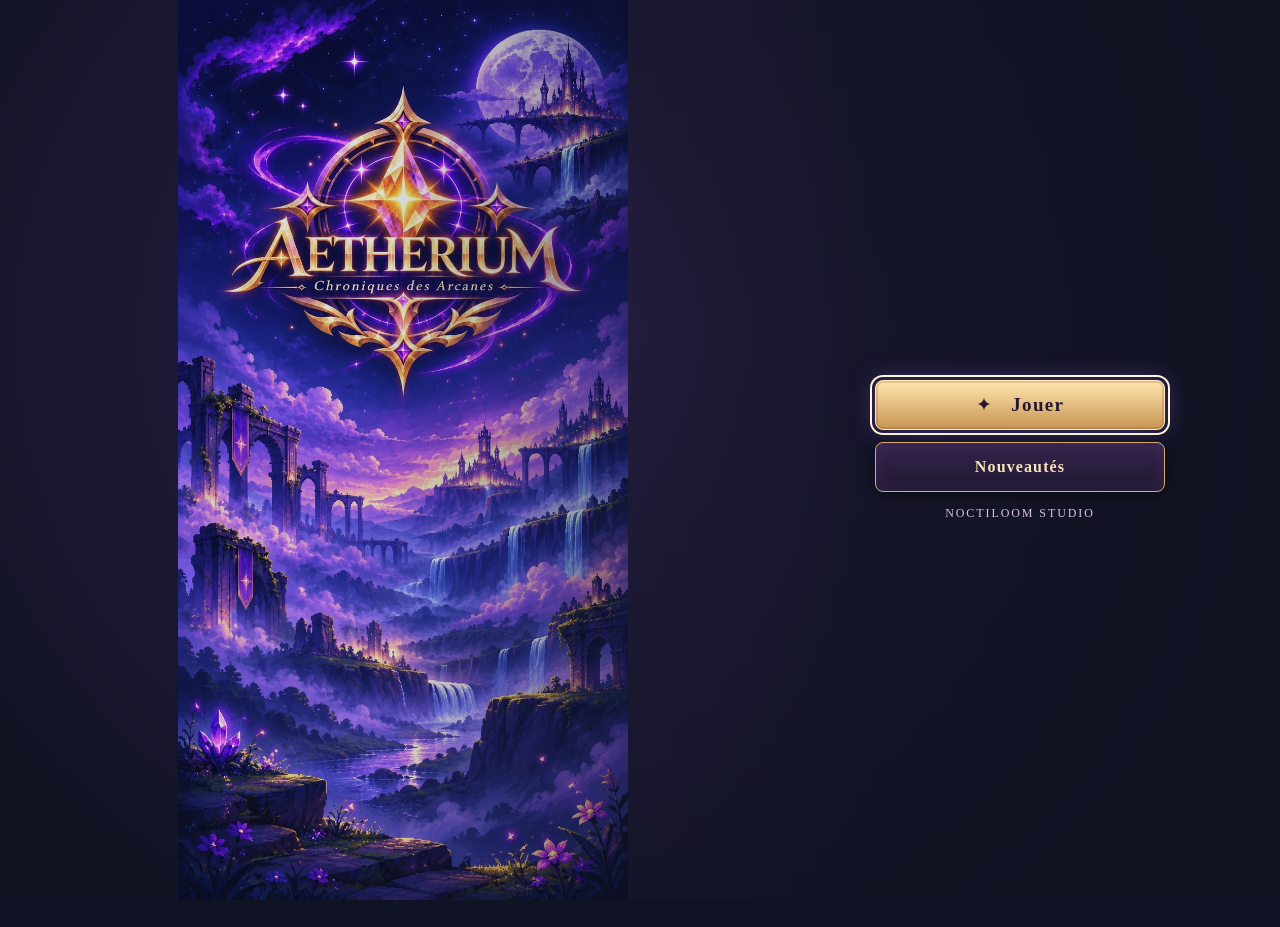
==== index.html @ 1749b4d6 "polish(trials): share arcane header gradient with mini-game tiles" ====
<!doctype html>
<html lang="fr"><head><meta charset="utf-8"><meta name="viewport" content="width=device-width,initial-scale=1,viewport-fit=cover"><meta name="theme-color" content="#101322"><meta name="apple-mobile-web-app-capable" content="yes"><meta name="apple-mobile-web-app-status-bar-style" content="black-translucent"><meta name="apple-mobile-web-app-title" content="Aetherium"><link rel="manifest" href="./manifest.webmanifest?v=arcane-launch-1"><link rel="apple-touch-icon" href="./assets/icons/aetherium-app-192.png"><link rel="icon" type="image/png" sizes="192x192" href="./assets/icons/aetherium-app-192.png"><meta name="description" content="Aetherium, jeu gratuit de collection de cartes fantastiques et de mini-jeux."><title>AETHERIUM · Chroniques des Arcanes</title><link rel="preload" as="image" href="./assets/icons/aetherium-launch-mobile-v2.webp" media="(orientation: portrait)"><link rel="stylesheet" href="./src/style.css"><link rel="stylesheet" href="./src/fullscreen.css?v=safearea-2"><link rel="stylesheet" href="./src/theme.css?v=card-ornament-1&amp;sealed=1"><link rel="stylesheet" href="./src/mobile.css?v=inspector-layer-3&amp;sealed=1"><link rel="stylesheet" href="./src/booster.css?v=card-back-original-v3"><link rel="stylesheet" href="./src/booster-packaging.css?v=ouverture-183"><link rel="stylesheet" href="./src/reflets-booster.css?v=mobile-pack-align-1"><link rel="stylesheet" href="./src/booster-artworks.css?v=pixel-packs-2"><link rel="stylesheet" href="./src/au-dela-booster.css?v=au-dela-booster-1"><link rel="stylesheet" href="./src/booster-feedback.css?v=booster-polish-1"><link rel="stylesheet" href="./src/runes.css?v=rituels-1.7.2"><link rel="stylesheet" href="./src/memory.css?v=memoire-1.7.2"><link rel="stylesheet" href="./src/lock.css?v=logique-1.7.2"><link rel="stylesheet" href="./src/mines.css?v=fouilles-1.7.2&amp;compact=3"><link rel="stylesheet" href="./src/alchemy.css?v=alchemy-mastery-172b"><link rel="stylesheet" href="./src/shell.css?v=onglet-actif-1"><link rel="stylesheet" href="./src/trial-titles.css?v=titres-1.7.3&amp;journey=05&amp;lore=07b"><link rel="stylesheet" href="./src/expedition.css?v=revers-expedition-1&amp;circuits=4"><link rel="stylesheet" href="./src/expedition-finale.css?v=dernier-accord-1"><link rel="stylesheet" href="./src/navigation.css?v=navigation-atelier-1"><link rel="stylesheet" href="./src/crafting.css?v=forge-active-1&amp;finishes=1"><link rel="stylesheet" href="./src/save-backup.css?v=backup-185"><link rel="stylesheet" href="./src/chromatic.css?v=chromatiques-7"><link rel="stylesheet" href="./src/finishes.css?v=finishes-2&amp;signature=targets-1"><link rel="stylesheet" href="./src/reflets-gallery.css?v=reflets-final-24"><link rel="stylesheet" href="./src/au-dela-gallery.css?v=au-dela-lot-1"><link rel="stylesheet" href="./src/reflets-preview.css?v=art-pilot-38"><link rel="stylesheet" href="./src/rarity-frames.css?v=rarity-halo-1"><link rel="stylesheet" href="./src/onboarding.css?v=1"><link rel="stylesheet" href="./src/codex.css?v=au-dela-pilot-49&amp;front=original-restored-1&amp;polish=codex-stats-hd-all-1&amp;rectoborder=recto-uniforme-3&amp;performance=2-5&amp;completion=04"><link rel="stylesheet" href="./src/living-archives.css?v=archives-184"><link rel="stylesheet" href="./src/trial-progress.css?v=defis-1.7.3&amp;polish=epreuves-v2&amp;circuits=08"><link rel="stylesheet" href="./src/ui-harmony.css?v=archives-harmony-3&amp;polish=1&amp;gallery=2&amp;background=clean-1&amp;relics=2&amp;origines=1&amp;reflets=normalized-2&amp;audela=premium-3&amp;typographie=v5&amp;pack-template=1&amp;sealed=locked-1"><link rel="stylesheet" href="./src/trial-hub.css?v=25"><style id="aetherium-launch-style">
#arcane-launch[hidden],#arcane-launch [hidden]{display:none!important}
#arcane-launch{position:fixed;inset:0;z-index:2147483647;isolation:isolate;overflow:hidden;background:radial-gradient(ellipse at 50% 37%,#332454 0%,#211a3a 49%,#101322 90%);color:#f8dfac;opacity:1;visibility:visible;transition:opacity .45s ease,visibility .45s;font-family:Georgia,serif}
#arcane-launch .launch-art{position:absolute;inset:0;width:100%;height:100%;max-width:none;max-height:none;display:block;object-fit:cover;object-position:center 30%;z-index:0;mask-image:none;-webkit-mask-image:none}
#arcane-launch .launch-shade{position:absolute;inset:0;z-index:1;pointer-events:none;background:linear-gradient(180deg,transparent 0%,transparent 55%,#10132233 72%,#10132280 90%,#101322b3 100%)}
#arcane-launch .launch-menu{position:absolute;z-index:2;inset:auto 0 0;display:grid;justify-items:center;gap:12px;padding:12px max(16px,env(safe-area-inset-right)) max(24px,calc(env(safe-area-inset-bottom) + 18px)) max(16px,env(safe-area-inset-left));text-align:center}
#arcane-launch .launch-button{box-sizing:border-box;width:min(78vw,320px);min-height:50px;padding:12px 20px;border:1px solid #d5ab73;border-radius:8px;background:linear-gradient(180deg,#34234c,#211932);color:#f9e3b9;font:600 16px Georgia,serif;letter-spacing:.07em;cursor:pointer;box-shadow:0 3px 14px #0007,inset 0 0 16px #a16ae01c;touch-action:manipulation}
#arcane-launch .launch-button--play{background:linear-gradient(180deg,#ffe6af,#c89453);color:#271830;border-color:#ffe8b5;font-size:19px;box-shadow:0 0 24px #a46aff60,inset 0 0 0 2px #8c613844}
#arcane-launch .launch-button:focus-visible{outline:2px solid #fff3da;outline-offset:3px}
#arcane-launch .launch-studio{font:12px Georgia,serif;letter-spacing:.16em;color:#d4c3e5;margin:2px 0 0}
#arcane-launch .launch-news{position:absolute;z-index:3;inset:max(12px,env(safe-area-inset-top)) max(12px,env(safe-area-inset-right)) max(12px,env(safe-area-inset-bottom)) max(12px,env(safe-area-inset-left));margin:auto;box-sizing:border-box;width:min(90%,560px);max-height:calc(100% - 24px);height:max-content;overflow:auto;overscroll-behavior:contain;background:linear-gradient(155deg,#211b38f7,#121526fc);border:1px solid #c6a16c;border-radius:14px;padding:clamp(16px,4vw,28px);box-shadow:0 12px 80px #080611df;color:#e9def5;text-align:left}
#arcane-launch .launch-news h2{color:#f8dfac;font:600 clamp(21px,5vw,28px) Georgia,serif;margin:0 0 16px}
#arcane-launch .launch-news h3{color:#e6c18a;font:600 16px Georgia,serif;margin:18px 0 5px}
#arcane-launch .launch-news p{font:14px/1.5 system-ui,sans-serif;margin:0 0 10px;color:#e0d7ed}
#arcane-launch .launch-news .launch-button{display:block;width:100%;margin-top:20px}
#arcane-launch .launch-fallback{position:absolute;z-index:1;top:23%;width:100%;margin:0;text-align:center;color:#ffe4ad;font:600 clamp(28px,8vw,60px) Georgia,serif;text-shadow:0 0 20px #c289fa}
#arcane-launch.is-leaving{opacity:0;visibility:hidden;pointer-events:none}
@media(orientation:portrait){#arcane-launch .launch-art{inset:0;width:100%;height:100%;object-fit:cover;object-position:center top;mask-image:none;-webkit-mask-image:none}}
/* Preserve the entire wordmark on unusually narrow screens without stretching. */
@media(orientation:portrait) and (max-aspect-ratio:21/50){#arcane-launch .launch-art{object-fit:contain;object-position:center top}}
@media(orientation:landscape) and (min-aspect-ratio:5/4){#arcane-launch .launch-art{width:63%;object-fit:contain;object-position:center;mask-image:linear-gradient(90deg,transparent,#000 10%,#000 90%,transparent);-webkit-mask-image:linear-gradient(90deg,transparent,#000 10%,#000 90%,transparent)}#arcane-launch .launch-shade{background:linear-gradient(90deg,#10132222 30%,#101322cc 68%,#101322ee)}#arcane-launch .launch-menu{inset:0 0 0 60%;align-content:center;padding:max(12px,env(safe-area-inset-top)) max(16px,env(safe-area-inset-right)) max(12px,env(safe-area-inset-bottom)) 8px}#arcane-launch .launch-button{width:min(100%,290px)}}
@media(max-height:360px){#arcane-launch .launch-menu{gap:7px}#arcane-launch .launch-button{min-height:44px;padding:8px 12px}#arcane-launch .launch-studio{font-size:10px}}
@media(prefers-reduced-motion:reduce){#arcane-launch{transition:none}}
</style></head>
<body><div id="arcane-launch" hidden role="dialog" aria-modal="true" aria-label="Aetherium — menu titre">
<picture><source media="(orientation: portrait)" srcset="./assets/icons/aetherium-launch-mobile-v2.webp"><img class="launch-art" src="./assets/icons/aetherium-launch.webp" alt="Aetherium — Chroniques des Arcanes" fetchpriority="high"></picture>
<h1 id="launch-fallback" class="launch-fallback" hidden>AETHERIUM</h1>
<div class="launch-shade" aria-hidden="true"></div>
<div class="launch-menu" id="launch-menu">
<button id="launch-play" class="launch-button launch-button--play" type="button">✦ &nbsp; Jouer</button>
<button id="launch-news-open" class="launch-button" type="button" aria-controls="launch-news" aria-expanded="false">Nouveautés</button>
<p class="launch-studio">NOCTILOOM STUDIO</p>
</div>
<section id="launch-news" class="launch-news" hidden aria-labelledby="launch-news-title">
<h2 id="launch-news-title" tabindex="-1">✦ Nouveautés des Arcanes</h2>
<h3>26 novembre 2026 · Nouvelle identité</h3>
<p>Un écran titre inédit, une nouvelle icône d’application et un recto de carte harmonisé sur les trois collections. Les cartes conservent leurs illustrations et leurs statistiques.</p>
<h3>23 novembre 2026 · Interface et ergonomie</h3>
<p>Les paquets des trois boosters adoptent une présentation commune. Les Épreuves et la navigation ont également reçu des améliorations sur mobile, tablette et ordinateur.</p>
<h3>19 novembre 2026 · Finitions des cartes</h3>
<p>Les versions Calligraphique, Chromatique et Holographique enrichissent la collection. Les effets spéciaux restent à découvrir en jeu.</p>
<button id="launch-news-close" class="launch-button" type="button">Retour</button>
</section>
</div>
<script id="aetherium-launch-controller">
(()=>{const screen=document.getElementById('arcane-launch');if(!screen)return;
const play=document.getElementById('launch-play'),open=document.getElementById('launch-news-open'),close=document.getElementById('launch-news-close'),menu=document.getElementById('launch-menu'),news=document.getElementById('launch-news'),heading=document.getElementById('launch-news-title'),fallback=document.getElementById('launch-fallback'),art=screen.querySelector('.launch-art');
if(!play||!open||!close||!menu||!news)return;
let entered=false;
const lockApp=()=>{const app=document.getElementById('app');if(app)app.inert=!entered;};
const focus=el=>el?.focus({preventScroll:true});
const showMenu=()=>{news.hidden=true;menu.hidden=false;open.setAttribute('aria-expanded','false');focus(open);};
const showNews=()=>{menu.hidden=true;news.hidden=false;open.setAttribute('aria-expanded','true');focus(heading);};
const enter=()=>{if(entered)return;entered=true;screen.classList.add('is-leaving');screen.setAttribute('aria-hidden','true');lockApp();focus(document.querySelector('#app .brand'));setTimeout(()=>{screen.hidden=true;},450);};
play.addEventListener('click',enter);
open.addEventListener('click',showNews);
close.addEventListener('click',showMenu);
screen.addEventListener('keydown',e=>{if(e.key==='Escape'&&!news.hidden){e.preventDefault();showMenu();return;}if(e.key==='Tab'&&!entered){const controls=news.hidden?[play,open]:[close];const first=controls[0],last=controls[controls.length-1];if(e.shiftKey&&(document.activeElement===first||!controls.includes(document.activeElement))){e.preventDefault();focus(last);}else if(!e.shiftKey&&(document.activeElement===last||!controls.includes(document.activeElement))){e.preventDefault();focus(first);}}});
const missingArt=()=>{if(fallback)fallback.hidden=false;};
if(art){art.addEventListener('error',missingArt,{once:true});if(art.complete&&!art.naturalWidth)missingArt();}
screen.hidden=false;focus(play);
if(document.readyState==='loading')document.addEventListener('DOMContentLoaded',lockApp,{once:true});else lockApp();
})();
</script><div id="app"><div class="ambient-landscape" aria-hidden="true"><div class="landscape-sky"></div><div class="landscape-moon"></div><div class="landscape-island island-left"></div><div class="landscape-island island-right"></div><div class="landscape-ruins"></div><div class="landscape-foreground"></div></div>
<header class="top"><a class="brand" href="#jouer"><span class="brand-wordmark">AETHERIUM</span></a><nav aria-label="Navigation principale"><button type="button" data-page="jouer" class="active" aria-current="page"><span class="nav-icon" aria-hidden="true">✧</span><span>Épreuves</span></button><button type="button" data-page="boosters"><span class="nav-icon" aria-hidden="true">◈</span><span>Boosters</span></button><button type="button" data-page="collection"><span class="nav-icon" aria-hidden="true">▣</span><span>Codex</span></button><button type="button" data-page="atelier"><span class="nav-icon" aria-hidden="true">✦</span><span>Atelier</span></button></nav><div class="wallet" aria-label="Ressources"><button type="button" class="wallet-link" data-go="boosters" title="Utiliser les Couronnes dans les Boosters" aria-label="Couronnes — aller aux Boosters"><span class="relic-icon relic-icon--crown" aria-hidden="true"></span><b id="coins">300</b></button><button type="button" class="wallet-link" data-go="atelier" title="Consulter les Éclats dans l’Atelier" aria-label="Éclats — aller à l’Atelier"><span class="relic-icon relic-icon--shard" aria-hidden="true"></span><b id="dust">0</b></button></div><button type="button" id="chroniques-link" class="chronicles-link" data-go="succes" aria-label="Ouvrir les Chroniques et les Succès" title="Chroniques et Succès"><span class="chronicles-icon relic-icon relic-icon--honors" aria-hidden="true"></span><span class="chronicles-label">Chroniques</span></button><button type="button" id="immersive-toggle" hidden aria-pressed="false" aria-label="Passer en plein écran" title="Passer en plein écran"><span class="immersive-icon relic-icon relic-icon--expand" aria-hidden="true"></span></button></header>
<main class="layout">
<p id="save-warning" role="alert" hidden style="padding:12px;border:1px solid #d5ab73;border-radius:8px;color:#ffe4ad;background:#211932"></p>
<section id="page-jouer" class="page active">
  <p class="kicker">SAISON I · LES MARCHES DE VERRE</p>
  <div class="heading"><h1>Épreuves des Arcanes</h1><span>Cinq défis à relever, des Couronnes à gagner.</span><button type="button" class="secondary trial-guide-shortcut" id="trial-guide-shortcut" hidden>Premiers pas ›</button></div>
  <section id="beginner-guide" class="beginner-guide" hidden aria-labelledby="guide-title">
    <div class="guide-copy"><p class="kicker">✧ PREMIERS PAS</p><h2 id="guide-title" tabindex="-1">Bienvenue dans les Marches de Verre</h2>
      <p id="guide-copy"></p>
      <div class="guide-steps" aria-label="Premières découvertes"><span id="guide-pack-step"></span><span id="guide-trial-step"></span></div>
      <details class="guide-details"><summary>Comment fonctionnent les Archives ?</summary>
        <p>Les Épreuves rapportent des Couronnes, utilisées pour ouvrir des boosters. Les doublons rapportent des Éclats, à dépenser dans l’Atelier pour fabriquer des cartes ou des finitions. Le Codex rassemble tes découvertes.</p>
        <p>Ta progression est enregistrée dans ce navigateur. Pour en conserver une copie, utilise « Gérer ma sauvegarde » dans les réglages.</p>
      </details>
    </div>
    <div class="guide-actions"><button type="button" class="primary" id="guide-action">Découvrir les boosters ›</button><button type="button" class="text-button" id="guide-dismiss">Masquer le guide</button></div>
  </section>
  <div class="trial-setup">
    <section class="difficulty-panel" aria-label="Difficulté des épreuves">
      <div class="difficulty-description"><strong>Difficulté</strong><small id="difficulty-hint">Les règles classiques, avec un petit bonus de maîtrise.</small></div>
      <div id="difficulty-options" class="difficulty-options" role="group" aria-label="Choisir la difficulté">
        <button type="button" data-difficulty="initiation" aria-pressed="false"><svg class="difficulty-emblem" aria-hidden="true" focusable="false" viewBox="0 0 48 48" shape-rendering="crispEdges"><path fill="#100f20" d="M13 0h22l13 13v22L35 48H13L0 35V13Z"/><path fill="#7e563c" d="M14 2h20l12 12v20L34 46H14L2 34V14Z"/><path fill="#f1ce8b" d="M14 3h20l11 11v4l-3-3-9-9H15L6 15v18l-3 1V14Z"/><path fill="#ad7648" d="M45 18v16L34 45H14L3 34l3-1 9 9h18l9-9V15Z"/><path fill="#12382f" d="M15 6h18l9 9v18l-9 9H15l-9-9V15Z"/><path fill="#247961" d="M16 8h16l8 8v16l-8 8H16l-8-8V16Z"/><path fill="#12382f" d="M18 10h12l8 8v12l-8 8H18l-8-8V18Z"/><path fill="#65dca7" d="M23 4h2v2h-2zM23 42h2v2h-2zM4 23h2v2H4zM42 23h2v2h-2z"/><path fill="#d5ffe2" d="M10 10h3v2h-3zM35 10h3v2h-3zM10 36h3v2h-3zM35 36h3v2h-3z"/><path fill="#101c29" d="M24 7 34 15 34 29 24 40 14 29 14 15Z"/><path fill="#215d58" d="M24 9 32 16 32 28 24 37 16 28 16 16Z"/><path fill="#37ae83" d="M24 9 24 24 16 28 16 16Z"/><path fill="#80edb9" d="M24 9 32 16 24 24Z"/><path fill="#17654d" d="M24 24 32 16 32 28 24 37Z"/><path fill="#b9ffdf" d="M24 12 26 17 24 22 22 17Z"/><path fill="#f3d9a1" d="M9 13h2v3h3v2h-3v3H9v-3H6v-2h3zM36 29h2v3h3v2h-3v3h-2v-3h-3v-2h3z"/></svg><span>Initiation</span></button>
        <button type="button" data-difficulty="aventure" aria-pressed="true" class="is-active"><svg class="difficulty-emblem" aria-hidden="true" focusable="false" viewBox="0 0 48 48" shape-rendering="crispEdges"><path fill="#100f20" d="M13 0h22l13 13v22L35 48H13L0 35V13Z"/><path fill="#7e563c" d="M14 2h20l12 12v20L34 46H14L2 34V14Z"/><path fill="#f1ce8b" d="M14 3h20l11 11v4l-3-3-9-9H15L6 15v18l-3 1V14Z"/><path fill="#ad7648" d="M45 18v16L34 45H14L3 34l3-1 9 9h18l9-9V15Z"/><path fill="#172b56" d="M15 6h18l9 9v18l-9 9H15l-9-9V15Z"/><path fill="#355eac" d="M16 8h16l8 8v16l-8 8H16l-8-8V16Z"/><path fill="#172b56" d="M18 10h12l8 8v12l-8 8H18l-8-8V18Z"/><path fill="#73c9ff" d="M23 4h2v2h-2zM23 42h2v2h-2zM4 23h2v2H4zM42 23h2v2h-2z"/><path fill="#d9f5ff" d="M10 10h3v2h-3zM35 10h3v2h-3zM10 36h3v2h-3zM35 36h3v2h-3z"/><g stroke="#0c142a" stroke-width="2" stroke-linejoin="miter"><path fill="#87cafa" d="M8 6 16 8 34 28 30 32 10 14Z"/><path fill="#d2edff" d="M40 6 38 14 18 32 14 28 32 8Z"/><path fill="#cfa267" d="m25 30 7-7 4 4-3 3 6 6-4 4-6-6-3 3-4-4z"/><path fill="#e2b974" d="m12 27 4-4 7 7 3 3-4 4-3-3-6 6-4-4 6-6z"/></g><path fill="#f4fbff" d="M10 8 14 9 27 23 25 25 12 12ZM36 9 38 8 37 12 24 25 22 23Z"/><path fill="#65aaff" d="M23 18h2v3h3v2h-3v3h-2v-3h-3v-2h3Z"/></svg><span>Aventure</span></button>
        <button type="button" data-difficulty="maitrise" aria-pressed="false"><svg class="difficulty-emblem" aria-hidden="true" focusable="false" viewBox="0 0 48 48" shape-rendering="crispEdges"><path fill="#100f20" d="M13 0h22l13 13v22L35 48H13L0 35V13Z"/><path fill="#7e563c" d="M14 2h20l12 12v20L34 46H14L2 34V14Z"/><path fill="#f1ce8b" d="M14 3h20l11 11v4l-3-3-9-9H15L6 15v18l-3 1V14Z"/><path fill="#ad7648" d="M45 18v16L34 45H14L3 34l3-1 9 9h18l9-9V15Z"/><path fill="#492b25" d="M15 6h18l9 9v18l-9 9H15l-9-9V15Z"/><path fill="#a56b36" d="M16 8h16l8 8v16l-8 8H16l-8-8V16Z"/><path fill="#492b25" d="M18 10h12l8 8v12l-8 8H18l-8-8V18Z"/><path fill="#ffd078" d="M23 4h2v2h-2zM23 42h2v2h-2zM4 23h2v2H4zM42 23h2v2h-2z"/><path fill="#fff3ba" d="M10 10h3v2h-3zM35 10h3v2h-3zM10 36h3v2h-3zM35 36h3v2h-3z"/><path fill="#211626" d="M6 13 10 13 16 20 24 8 32 20 38 13 42 13 38 33 34 37 14 37 10 33Z"/><path fill="#8f4c27" d="M8 15 16 23 24 11 32 23 40 15 36 33 12 33Z"/><path fill="#df9f43" d="M10 16 16 24 24 12 32 24 38 16 35 29 13 29Z"/><path fill="#ffdd89" d="M10 15 16 22 24 10 32 22 38 15 37 20 31 27 24 17 17 27 11 20Z"/><path fill="#fff3ba" d="M22 10h4v4h-4zM8 14h3v3H8zM37 14h3v3h-3z"/><path fill="#523349" d="M24 21 29 26 24 31 19 26Z"/><path fill="#b99bff" d="M24 22 27 26 24 29 21 26Z"/><path fill="#fff0b0" d="M13 33h22v2H13z"/></svg><span>Maîtrise</span></button>
        <button type="button" class="future-difficulty" disabled title="Disponible dans une prochaine mise à jour"><svg class="difficulty-emblem" aria-hidden="true" focusable="false" viewBox="0 0 48 48" shape-rendering="crispEdges"><path fill="#100f20" d="M13 0h22l13 13v22L35 48H13L0 35V13Z"/><path fill="#7e563c" d="M14 2h20l12 12v20L34 46H14L2 34V14Z"/><path fill="#f1ce8b" d="M14 3h20l11 11v4l-3-3-9-9H15L6 15v18l-3 1V14Z"/><path fill="#ad7648" d="M45 18v16L34 45H14L3 34l3-1 9 9h18l9-9V15Z"/><path fill="#28213d" d="M15 6h18l9 9v18l-9 9H15l-9-9V15Z"/><path fill="#68518f" d="M16 8h16l8 8v16l-8 8H16l-8-8V16Z"/><path fill="#28213d" d="M18 10h12l8 8v12l-8 8H18l-8-8V18Z"/><path fill="#c6a9ff" d="M23 4h2v2h-2zM23 42h2v2h-2zM4 23h2v2H4zM42 23h2v2h-2z"/><path fill="#f5e9ff" d="M10 10h3v2h-3zM35 10h3v2h-3zM10 36h3v2h-3zM35 36h3v2h-3z"/><path fill="#b8a4db" d="M14 15 21 8 27 8 34 15 40 22 40 26 34 33 27 40 21 40 14 33 8 26 8 22Z"/><path fill="#33254e" d="M15 17 22 10 26 10 33 17 38 23 38 25 33 31 26 38 22 38 15 31 10 25 10 23Z"/><path fill="#715b9b" d="M24 3 29 18 45 24 29 30 24 45 19 30 3 24 19 18Z"/><path fill="#d3bbff" d="M24 5 26 20 42 24 26 27 24 42 21 27 6 24 21 20Z"/><path fill="#fcf1ff" d="M24 7 24 24 8 24 22 21Z"/><path fill="#a189e2" d="M24 24 40 24 27 27 24 40Z"/><path fill="#f7e5ff" d="M22 22h4v4h-4zM11 10h2v2h-2zM35 10h2v2h-2zM11 36h2v2h-2zM35 36h2v2h-2z"/></svg><span>Ascension</span><small>À venir</small></button>
      </div>
    </section>
    <div class="trial-hub-layout">
      <section class="trial-hub-picker" aria-label="Mini-jeux">
        <h2 class="trial-setup-title">Mini-jeux</h2>
        <div id="game-picker" class="game-picker" role="group" aria-label="Choisir une épreuve"></div>
      </section>
      <section class="trial-preview" aria-label="Épreuve sélectionnée">
        <h2 id="trial-preview-name"></h2>
        <p id="trial-preview-hint"></p>
        <div class="trial-preview-meta"><span id="trial-preview-reward"></span><span id="trial-preview-mastery"></span></div>
        <p id="trial-preview-objective"></p>
        <button id="trial-launch" class="primary" type="button">✧ Jouer</button>
      </section>
      <div class="trial-hub-portals" role="group" aria-labelledby="trial-adventures-title">
        <h2 class="trial-setup-title" id="trial-adventures-title">Aventures</h2>
  <div class="expedition-portal">
    <span class="expedition-portal-symbol" aria-hidden="true">✧</span>
    <div class="expedition-portal-copy"><strong>Les Expéditions</strong><span>4 itinéraires</span></div>
    <button type="button" id="expedition-shortcut" class="expedition-portal-button" data-go="expeditions" aria-label="Explorer les Expéditions">Explorer ›</button>
  </div>
        <div class="expedition-portal">
          <span class="expedition-portal-symbol" aria-hidden="true">✦</span>
          <div class="expedition-portal-copy"><strong>Les Circuits</strong><span>3 circuits permanents</span></div>
          <button type="button" id="circuit-shortcut" class="expedition-portal-button" aria-label="Explorer les Circuits des Marches">Explorer ›</button>
        </div>
      </div>
    </div>
  </div>
  <div class="trial-subpage-back" hidden><button type="button" id="trial-return" class="secondary">‹ Toutes les épreuves</button><button type="button" class="secondary" id="trial-mobile-info" hidden>Règles · Records</button></div>
  <div class="play-stage"><div class="games" id="games"></div></div>
  <section id="arcane-circuits" class="circuit-view mobile-story-ready" aria-labelledby="circuit-view-title">
    <div class="expedition-hero">
      <div class="expedition-hero-copy">
        <p class="kicker">SAISON I · LES MARCHES DE VERRE</p>
        <h1 id="circuit-view-title" tabindex="-1">Les Circuits des Marches</h1>
        <p>Trois épreuves à enchaîner à ton rythme, sans chronomètre.</p>
      </div>
      <button type="button" class="expedition-back secondary" id="circuit-hub-back">‹ Retour aux Épreuves</button>
    </div>
    <section class="expedition-panel" aria-labelledby="circuit-panel-title">
      <div class="expedition-summary">
        <span class="expedition-symbol" aria-hidden="true">✧</span>
        <h2 class="expedition-summary-title" id="circuit-panel-title">Les parcours des Arcanes</h2>
        <span class="expedition-counter" id="circuit-summary">3 circuits permanents</span>
        <button type="button" class="secondary circuit-info-button" id="circuit-info">Règles</button>
      </div>
      <div id="circuit-content" class="expedition-content" aria-live="polite"></div>
      <div id="circuit-reading" hidden>
        <p class="circuit-intro">Trois épreuves à enchaîner à ton rythme, sans date limite ni chronomètre. Les victoires conservent leurs gains habituels. Le circuit et son record restent disponibles pendant cette session ; après rechargement, les Couronnes et records d’épreuves déjà gagnés restent sauvegardés.</p>
        <div id="circuit-reading-routes"></div>
      </div>
    </section>
  </section>

</section>
<section id="page-expeditions" class="page">
  <div class="expedition-hero">
    <div class="expedition-hero-copy">
      <p class="kicker">SAISON I · LES MARCHES DE VERRE</p>
      <h1>Les Expéditions</h1>
      <p>Des chemins oubliés, des épreuves et des fragments d'histoire à retrouver.</p>
    </div>
    <button type="button" class="expedition-back secondary" data-go="jouer">‹ Retour aux Épreuves</button>
  </div>
  <section class="expedition-panel" id="expedition-panel" aria-labelledby="expedition-chapter-heading">
    <div class="expedition-summary">
      <span class="expedition-symbol" aria-hidden="true">✧</span>
      <h2 class="expedition-summary-title" id="expedition-chapter-heading">Les Itinéraires des Marches</h2>
      <span class="expedition-counter" id="expedition-counter">0/4 fragments</span><button type="button" class="secondary" id="expedition-mobile-story" hidden>Lire le récit</button>
    </div>
    <div id="expedition-content" class="expedition-content" aria-live="polite"></div>
    <button type="button" class="secondary lore-archive-shortcut" id="lore-from-expedition">Relire les Annales ›</button>
  </section>
</section>
<section id="page-boosters" class="page">
  <p class="kicker" id="booster-collection-kicker">SAISON I · LES MARCHES DE VERRE · PARTIE I</p>
  <div class="heading"><h1>Les Boosters</h1><span>Choisis un paquet à desceller.</span></div>
  <div class="booster-archive-bar" aria-label="Saisons publiées">
    <div id="booster-season-tabs" class="booster-season-tabs" role="group" aria-label="Choisir une saison">
      <button class="booster-season-choice is-active" type="button" data-season="marches-de-verre" aria-pressed="true">✧ Saison I · Les Marches de Verre</button>
    </div>
  </div>
  <div class="booster-gallery" id="booster-gallery" role="group" aria-label="Boosters disponibles">
    <button type="button" class="booster-choice is-selected" data-booster="origines" data-season="marches-de-verre" data-season-title="Saison I · Les Marches de Verre" aria-pressed="true" aria-label="Booster Origines · 100 Couronnes · voir le paquet">
      <span class="booster-tile-pack reliquaire-origines" aria-hidden="true">
        <span class="pack-wordmark">AETHERIUM</span>
        <span class="pack-collection">LES MARCHES DE VERRE</span>
        <span class="pack-scene"><img src="./assets/boosters/origines-unified-v5.webp" alt="" width="640" height="1040" loading="lazy" decoding="async"></span>
        <span class="pack-crest">✧</span>
        <span class="pack-title">ORIGINES</span>
        <span class="pack-edition">SAISON 1 · 5 CARTES</span>
      </span>
      <span class="booster-tile-caption"><span class="booster-tile-chapter">PARTIE I</span><strong>Origines</strong><span class="booster-tile-price">100 ♛</span></span>
    </button>
    <button type="button" class="booster-choice" data-booster="reflets-brises" data-season="marches-de-verre" data-season-title="Saison I · Les Marches de Verre" aria-pressed="false" aria-label="Booster Reflets brisés · 100 Couronnes · voir le paquet">
      <span class="booster-tile-pack reliquaire-reflets" aria-hidden="true">
        <span class="pack-wordmark">AETHERIUM</span>
        <span class="pack-collection">LES MARCHES DE VERRE</span>
        <span class="pack-scene"><img src="./assets/boosters/reflets-brises-unified-v5.webp" alt="" width="640" height="1040" loading="lazy" decoding="async"></span>
        <span class="pack-crest">✧</span>
        <span class="pack-title">REFLETS BRISÉS</span>
        <span class="pack-edition">SAISON 1 · 5 CARTES</span>
      </span>
      <span class="booster-tile-caption"><span class="booster-tile-chapter">PARTIE II</span><strong>Reflets brisés</strong><span class="booster-tile-price">100 ♛</span></span>
    </button>
    <button type="button" class="booster-choice" data-booster="au-dela-du-verre" data-season="marches-de-verre" data-season-title="Saison I · Les Marches de Verre" aria-pressed="false" aria-label="Booster Au-delà du Verre · 100 Couronnes · voir le paquet">
      <span class="booster-tile-pack reliquaire-au-dela" aria-hidden="true">
        <span class="pack-wordmark">AETHERIUM</span>
        <span class="pack-collection">LES MARCHES DE VERRE</span>
        <span class="pack-scene"><img src="./assets/boosters/au-dela-du-verre-unified-v5.webp" alt="" width="640" height="1040" loading="lazy" decoding="async"></span>
        <span class="pack-crest">✧</span>
        <span class="pack-title">AU-DELÀ DU VERRE</span>
        <span class="pack-edition">SAISON 1 · 5 CARTES</span>
      </span>
      <span class="booster-tile-caption"><span class="booster-tile-chapter">PARTIE III</span><strong>Au-delà du Verre</strong><span class="booster-tile-price">100 ♛</span></span>
    </button>
  </div>
  <dialog id="booster-dialog" class="booster-dialog" aria-labelledby="booster-family-title">
    <div class="booster-dialog-content">
      <div class="booster-dialog-head"><span id="booster-dialog-kicker">SAISON I · LES MARCHES DE VERRE</span><button type="button" id="booster-close" class="booster-close" aria-label="Fermer la fiche du booster">✕ <span>Fermer</span></button></div>
      <div class="shop booster-dialog-layout">
        <article class="pack-side">
          <div class="pack pack-origines pack-illustrated reliquaire-origines" id="booster-pack" aria-hidden="true">
            <span class="pack-scene">
              <img class="pack-artwork" src="./assets/boosters/origines-unified-v5.webp" alt="" width="640" height="1040" loading="eager" decoding="async">
              <img class="pack-artwork pack-artwork-reflets" src="./assets/boosters/reflets-brises-unified-v5.webp" alt="" width="640" height="1040" loading="eager" decoding="async">
              <img class="pack-artwork pack-artwork-au-dela" src="./assets/boosters/au-dela-du-verre-unified-v5.webp" alt="" width="640" height="1040" loading="eager" decoding="async">
            </span>
            <i class="pack-foil"></i><i class="pack-sidefold"></i>
            <i class="pack-crimp pack-crimp-top"></i><i class="pack-crimp pack-crimp-bottom"></i>
            <i class="pack-rip" aria-hidden="true"></i>
            <span class="pack-seal" aria-hidden="true"><i class="pack-seal-left"></i><i class="pack-seal-right"></i></span>
            <span class="pack-wordmark">AETHERIUM</span>
            <span class="pack-collection">LES MARCHES DE VERRE</span>
            <span class="pack-crest">✧</span>
            <span class="pack-title">ORIGINES</span>
            <span class="pack-edition">SAISON 1 · 5 CARTES</span>
          </div>
          <div class="booster-buy-info">
            <h2 id="booster-family-title">Booster des Origines</h2>
            <p id="booster-family-description">Cinq cartes à révéler, dont au moins une Inhabituelle.</p>
            <button id="buy" class="primary" type="button">Desceller · 100 ♛</button>
            <div id="booster-funds" class="booster-funds" hidden><p id="booster-funds-text"></p><button id="booster-funds-action" type="button" class="secondary">Gagner des Couronnes ›</button></div>
            <details class="booster-rates"><summary>Chances et doublons</summary><p>Par carte : Chromatique 3 % · Holographique 2 % · Calligraphique 2 % · Normale 93 %. Les doublons rapportent de 5 à 25 Éclats selon leur rareté.</p></details>
          </div>
        </article>
        <div class="opening" id="booster-opening">
          <h2 id="pack-title">Les archives attendent leur voyageur.</h2>
          <p id="pack-msg" class="muted" role="status" aria-live="polite">Gagne des Couronnes en jouant pour ouvrir des boosters.</p>
          <div id="booster-progress" class="booster-progress" hidden aria-hidden="true"><span></span></div>
          <p id="booster-step" class="booster-step" hidden aria-live="polite"></p>
          <div id="booster-actions" class="booster-actions" hidden><button type="button" id="next-pull" class="booster-next" hidden>Carte suivante ›</button><button type="button" id="reveal-all">Tout révéler</button></div>
          <div id="pulls" class="cards"></div>
          <div id="booster-summary" class="booster-summary" hidden></div>
          <button type="button" class="secondary" id="booster-codex-action" hidden>Retrouver ces cartes dans le Codex ›</button>
        </div>
      </div>
    </div>
  </dialog>
</section>
<section id="page-collection" class="page"><div id="sheet-scrim" class="sheet-scrim" hidden></div><div class="collection-header"><div><p class="kicker">LES ARCHIVES · PREMIER CYCLE</p><h1>Le Codex des Saisons</h1><p>Retrouve les cartes de tes découvertes, saison après saison.</p><div class="chromatic-collection-stats" aria-label="Progression du Codex"><span>Cartes : <strong id="codex-card-count">0 / 24</strong></span><span class="chromatic-counter">✧ Chromatiques : <strong id="codex-chromatic-count">0 / 24</strong></span></div>
</div><div class="collection-meta"><span class="collection-edition">✧ Saison 1 · Les Marches de Verre</span><button type="button" class="chronicles-shortcut" data-go="succes">✧ Chroniques &amp; Succès</button></div></div><section class="codex-progress-panel" aria-label="Progression des archives">
<div class="codex-progress-item"><div class="codex-progress-line"><span>Archives découvertes</span><strong id="codex-progress-discovered">0 / 24</strong></div><div class="codex-progress-track" role="progressbar" aria-label="Cartes découvertes" aria-valuemin="0" aria-valuemax="24" aria-valuenow="0" id="codex-progress-track"><span id="codex-progress-fill"></span></div></div>
<details class="codex-finish-details"><summary><span>Variantes et finitions</span><small>Voir le détail</small></summary><div class="finish-inventory-stats" aria-label="Inventaire par finition">
  <span>◆ Normales : <strong id="codex-normal-count">0 / 71 · 0 ex.</strong></span>
  <span class="is-calligraphic">✒ Calligraphiques : <strong id="codex-calligraphic-count">0 / 71 · 0 ex.</strong></span>
  <span class="is-holographic">◈ Holographiques : <strong id="codex-holographic-count">0 / 71 · 0 ex.</strong></span>
</div><div class="codex-finish-grid"><div class="codex-progress-item"><div class="codex-progress-line"><span>◆ Finitions Normales</span><strong id="codex-progress-normal">0 / 71</strong></div><div class="codex-progress-track" role="progressbar" aria-label="Versions Normales obtenues" aria-valuemin="0" aria-valuemax="71" aria-valuenow="0" id="codex-normal-track"><span id="codex-normal-fill"></span></div></div>
<div class="codex-progress-item"><div class="codex-progress-line"><span>✒ Finitions Calligraphiques</span><strong id="codex-progress-calligraphic">0 / 71</strong></div><div class="codex-progress-track" role="progressbar" aria-label="Versions Calligraphiques obtenues" aria-valuemin="0" aria-valuemax="71" aria-valuenow="0" id="codex-calligraphic-track"><span id="codex-calligraphic-fill"></span></div></div>
<div class="codex-progress-item is-chromatic"><div class="codex-progress-line"><span>Finitions Chromatiques</span><strong id="codex-progress-chromatic">0 / 72</strong></div><div class="codex-progress-track" role="progressbar" aria-label="Variantes Chromatiques obtenues" aria-valuemin="0" aria-valuemax="72" aria-valuenow="0" id="codex-chromatic-track"><span id="codex-chromatic-fill"></span></div></div>
<div class="codex-progress-item"><div class="codex-progress-line"><span>◈ Finitions Holographiques</span><strong id="codex-progress-holographic">0 / 71</strong></div><div class="codex-progress-track" role="progressbar" aria-label="Versions Holographiques obtenues" aria-valuemin="0" aria-valuemax="71" aria-valuenow="0" id="codex-holographic-track"><span id="codex-holographic-fill"></span></div></div>
</div><p id="codex-signature-note" class="codex-signature-note">Les objectifs Normale, Calligraphique et Holographique excluent la Signature. Cette carte d’aventure évolue de Normale vers Chromatique ; seule sa Chromatique compte dans les objectifs de finition.</p></details>
</section>
<section class="codex-seasons" aria-label="Saisons d’Aetherium">
  <div class="codex-chapters-head"><h2>Les saisons d’Aetherium</h2><small>Une aventure permanente · 72 cartes par saison</small></div>
  <div id="codex-season-list" class="codex-season-list" role="group" aria-label="Choisir une saison"></div>
</section>
<section class="codex-season-banner" aria-label="Progression de la saison">
  <div class="codex-season-banner-head"><div><span class="kicker">✧ LES ARCHIVES DE LA SAISON</span><h2 id="codex-season-title">Saison 1 — Les Marches de Verre</h2><p id="codex-season-description">Une région de cristaux oubliés, de gardiens et de secrets enfouis.</p></div><span class="codex-season-medallion" aria-hidden="true">✧</span></div>
  <div class="codex-season-numbers"><strong id="codex-season-publication">24 / 72 cartes publiées</strong><span id="codex-season-discovered">0 cartes obtenues</span></div>
  <div id="codex-season-published-track" class="codex-season-published-track" role="progressbar" aria-label="Cartes publiées dans la saison" aria-valuemin="0" aria-valuemax="72" aria-valuenow="24"><span id="codex-season-published-fill"></span></div>
</section>
<section class="codex-chapters" aria-label="Collections de la saison">
  <div class="codex-chapters-head"><h2>Collections de la saison</h2><small>Trois parties de 24 cartes · progression permanente</small></div>
  <div id="codex-collection-list" class="codex-chapter-list" role="group" aria-label="Choisir une collection"></div>
</section>
<details id="codex-milestones" class="codex-milestones" hidden>
  <summary class="codex-milestones-head">
    <span class="codex-milestones-glyph" aria-hidden="true">✧</span>
    <span class="codex-milestones-heading"><strong>Journal des découvertes</strong><small id="codex-milestones-progress">0 / 24 cartes différentes</small></span>
    <span id="codex-milestones-count" class="codex-milestones-count" role="status">0 / 4 fragments retrouvés</span>
  </summary>
  <div class="codex-milestones-intro">Les légendes se dévoilent au fil des cartes différentes que tu réunis. Révèle chaque fragment atteint pour découvrir un morceau d'histoire et récupérer sa récompense, une seule fois.</div>
  <div id="codex-milestones-list" class="codex-milestones-list" aria-label="Fragments du récit de la collection"></div>
  <button type="button" class="secondary lore-archive-shortcut" id="lore-from-journal">Relire les Annales ›</button>
</details>
<details id="codex-living" class="codex-living" aria-label="Les Archives Vivantes">
  <summary class="living-summary">
    <span class="living-glyph" aria-hidden="true">✦</span>
    <span class="living-summary-name"><strong>Les Archives Vivantes</strong><small>La vitrine de tes découvertes</small></span>
    <span id="living-summary" class="living-summary-progress">0 / 24 cartes</span>
  </summary>
  <div class="living-content">
    <div class="living-spotlights">
      <section class="living-section" aria-labelledby="living-recent-heading">
        <div class="living-section-head"><h3 id="living-recent-heading">Découvertes récentes</h3><small id="living-recent-caption"></small></div>
        <div id="living-recent" class="living-tiles"></div>
      </section>
      <section class="living-section" aria-labelledby="living-featured-heading">
        <div class="living-section-head"><h3 id="living-featured-heading">Pièces maîtresses</h3><small>Tes plus rares reliques</small></div>
        <div id="living-featured" class="living-tiles"></div>
      </section>
    </div>
    <div class="living-lower">
      <section class="living-section" aria-labelledby="living-rarities-heading">
        <div class="living-section-head"><h3 id="living-rarities-heading">Par rareté</h3><small>Cartes différentes découvertes</small></div>
        <div id="living-rarities" class="living-rarity-list"></div>
      </section>
      <section class="living-section" aria-labelledby="living-completions-heading">
        <div class="living-section-head"><h3 id="living-completions-heading">Collections achevées</h3><small id="living-complete-count">0 / 1 disponible</small></div>
        <div id="living-completions" class="living-completions"></div>
      </section>
    </div>
  </div>
</details>
<section id="codex-upcoming" class="codex-upcoming" aria-label="Collection à venir" hidden>
  <span class="codex-upcoming-glyph" aria-hidden="true">✧</span><p class="kicker">COLLECTION À VENIR</p>
  <h2 id="codex-upcoming-title">Une nouvelle collection</h2>
  <p id="codex-upcoming-description"></p><p id="codex-upcoming-note"></p>
  <div id="au-dela-teaser" class="au-dela-teaser" hidden aria-label="Avant-goût de la collection Au-delà du Verre">
    <figure class="au-dela-pilot" aria-label="Illustration pilote du Passeur des Aubes">
      <a class="au-dela-pilot-art" href="./assets/cards/passeur-des-aubes.webp" target="_blank" rel="noopener" aria-label="Voir l’illustration HD du Passeur des Aubes">
        <img src="./assets/cards/passeur-des-aubes-thumb.webp"
          srcset="./assets/cards/passeur-des-aubes-thumb.webp 350w, ./assets/cards/passeur-des-aubes.webp 1024w"
          sizes="(max-width:550px) 64vw, 205px"
          width="350" height="525" loading="lazy" decoding="async"
          alt="Passeur des Aubes en manteau indigo et ivoire, tenant un cristal turquoise devant une cité d’aube aux arches réunies">
      </a>
      <figcaption>✧ N° 49 · Passeur des Aubes <small>Commune · Illustration pilote</small></figcaption>
    </figure>
    <div class="au-dela-teaser-copy">
      <span class="au-dela-teaser-eyebrow">✧ SAISON I · LE DERNIER HORIZON</span>
      <strong>Deux mémoires. Un seul horizon à construire.</strong>
      <p>À l’endroit où les routes se rejoignent, un dernier serment attend les voyageurs.</p>
      <div class="au-dela-teaser-motifs" aria-label="Trois thèmes de la prochaine collection">
        <span>Les deux rives</span><span>Les chemins réunis</span><span>Le dernier serment</span>
      </div>
      <small>24 cartes en préparation · dont une Signature à mériter</small>
    </div>
  </div>
  <section id="au-dela-gallery" class="au-dela-gallery" hidden aria-labelledby="au-dela-gallery-title">
    <header class="au-dela-gallery-intro">
      <span class="kicker">✧ AU-DELÀ DU VERRE · APERÇU COMPLET</span>
      <h3 id="au-dela-gallery-title">Les vingt-quatre horizons</h3>
      <p>Les illustrations des cartes n° 49 à 72 prennent place dans les Archives. Sélectionne une image pour l’ouvrir en haute définition.</p>
    </header>
    <div id="au-dela-gallery-grid" class="au-dela-gallery-grid"></div>
    <p class="au-dela-gallery-foot">Aperçu artistique : 24 illustrations sur 24. Les cartes ne sont pas encore obtenables dans les boosters ni dans la Forge.</p>
  </section>
  <figure id="reflets-art-preview" class="reflets-art-preview" hidden aria-label="Aperçu artistique des Reflets brisés">
    <a class="reflets-art-preview-link" href="./assets/cards/cerf-sans-reflet.webp" target="_blank" rel="noopener" aria-label="Ouvrir l'illustration HD du Cerf sans reflet">
      <img src="./assets/cards/cerf-sans-reflet-thumb.webp"
        srcset="./assets/cards/cerf-sans-reflet-thumb.webp 350w, ./assets/cards/cerf-sans-reflet.webp 1024w"
        sizes="(max-width: 680px) 82vw, 240px"
        alt="Cerf blanc aux ramures lumineuses, devant les miroirs fendus d’un étang qui ne renvoie pas son reflet"
        width="350" height="525" loading="lazy">
    </a>
    <figcaption>
      <span class="reflets-art-preview-eyebrow">✧ Illustration pilote · N° 38</span>
      <strong>Cerf sans reflet</strong>
      <span class="reflets-art-preview-rarity">Rare · Créature</span>
      <em>« Les eaux le laissent passer sans garder la moindre trace de lui. »</em>
      <a class="reflets-art-preview-hd" href="./assets/cards/cerf-sans-reflet.webp" target="_blank" rel="noopener">Voir l’illustration en grand</a>
      <span class="reflets-art-preview-warning">Aperçu visuel uniquement · Carte non disponible dans les boosters</span>
    </figcaption>
  </figure>
  <section id="reflets-gallery" class="reflets-gallery" hidden aria-labelledby="reflets-gallery-title">
    <div class="reflets-gallery-intro">
      <span class="kicker">✧ LES ARCHIVES DU REVERS · LOTS I & II</span>
      <h3 id="reflets-gallery-title">Les reflets se dévoilent</h3>
      <p>Les 24 illustrations de la collection sont publiées dans le Codex. Sélectionne une image pour la contempler en haute définition.</p>
    </div>
    <div id="reflets-gallery-grid" class="reflets-gallery-grid"></div>
    <p class="reflets-gallery-foot">Toutes les cartes de cette collection sont disponibles dans le booster Reflets brisés et dans la Forge.</p>
  </section>
  <span class="codex-upcoming-foot">Les collections parues resteront jouables sans limitation de durée.</span>
</section>
<div class="collection-layout" id="collection-layout"><aside class="filters" id="collection-filters" aria-label="Filtres de collection"><div class="mobile-sheet-header"><strong>Filtrer la collection</strong><button type="button" id="filter-close" class="sheet-close" aria-label="Fermer les filtres">✕</button></div><div class="collection-side-title"><span class="side-icon" aria-hidden="true">▤</span><div><strong>Ma Collection</strong><small id="collection-progress"></small></div></div><div class="filter-group" id="type-filters"><h3>Catégories</h3><button class="active" data-type="all">Toutes</button><button data-type="Héros">Héros</button><button data-type="Créature">Créatures</button><button data-type="Sort">Sorts</button><button data-type="Artefact">Artefacts</button></div><div class="filter-group" id="rarity-filters"><h3>Rareté</h3><button class="active" data-rarity="all">Toutes les raretés</button><button data-rarity="common">Commune</button><button data-rarity="uncommon">Inhabituelle</button><button data-rarity="rare">Rare</button><button data-rarity="epic">Épique</button><button data-rarity="legendary">Légendaire</button></div><div class="filter-group chromatic-filter-group" id="finish-filters"><h3>Variantes</h3><button class="active" data-finish="all">Toutes les variantes</button><button data-finish="normal">Normales</button><button data-finish="calligraphic">✒ Calligraphiques</button><button data-finish="chromatic">✧ Chromatiques</button><button data-finish="holographic">◈ Holographiques</button></div><button type="button" id="filter-done" class="mobile-filter-done">Afficher les cartes</button></aside><div class="gallery"><div class="mobile-collection-heading"><div><span class="kicker">LE CODEX</span><h1>Ma collection</h1></div><div class="mobile-collection-stats"><span id="mobile-collection-progress"></span><span class="chromatic-counter" id="mobile-chromatic-count">✧ 0 / 24 Chromatiques</span>
<div class="finish-inventory-mobile" aria-label="Versions possédées">
  <span id="mobile-normal-count">◆ 0 / 71</span>
  <span id="mobile-calligraphic-count">✒ 0 / 71</span>
  <span id="mobile-holographic-count">◈ 0 / 71</span>
</div></div><button type="button" class="mobile-chronicles-shortcut" data-go="succes" aria-label="Voir les Chroniques et les Succès" title="Chroniques et Succès">✧</button></div><div class="codex-section-head"><div><h2 id="codex-chapter-title">Toutes les archives</h2><p id="codex-chapter-subtitle">Les premières légendes des Marches de Verre</p></div><small id="codex-results" role="status" aria-live="polite">24 cartes</small></div><details id="codex-completion" class="codex-completion"><summary><span>✧ Carnet de complétion</span><small id="codex-completion-count">0 recettes accessibles</small></summary><p>Les objectifs de finition de cette collection et le coût des recettes accessibles. Les recettes concernent uniquement les cartes découvertes, hors Signature. Les raccourcis réinitialisent les autres filtres.</p><div id="codex-completion-rows"></div></details><div class="collection-toolbar"><label class="search-wrap"><span aria-hidden="true">⌕</span><input aria-label="Rechercher une carte" id="search" placeholder="Rechercher une carte…"></label><button type="button" class="mobile-filter-button" id="filter-open" aria-controls="collection-filters" aria-expanded="false">☷ Filtres <span id="filter-count" class="filter-count" hidden></span></button></div><button id="codex-completion-clear" type="button" class="secondary codex-completion-clear" hidden></button><div class="codex-discovery-tabs" role="group" aria-label="Statut de découverte"><button type="button" data-discovery="all" class="is-active" aria-pressed="true">Toutes</button><button type="button" data-discovery="collected" aria-pressed="false">Découvertes</button><button type="button" data-discovery="missing" aria-pressed="false">À découvrir</button></div><div id="card-grid" class="cards" aria-label="Cartes de l'album sélectionné"></div><p class="muted" id="empty"></p></div><aside id="inspector-shell" class="inspector-shell" aria-label="Fiche détaillée"><div class="inspector-sheet-header"><strong>Fiche de carte</strong><button type="button" id="inspect-close" class="sheet-close" aria-label="Fermer la fiche">✕</button></div><div id="inspector" class="inspector"><div class="inspection-empty"><div aria-hidden="true">✧</div><strong>Les Archives</strong><p>Sélectionne une carte découverte pour admirer son illustration et dévoiler son histoire.</p></div></div></aside></div></section>
<section id="page-atelier" class="page" aria-labelledby="atelier-title">
<p class="kicker">LES FORGES DES ARCHIVES · PREMIER CYCLE</p>
<div class="heading"><h1 id="atelier-title">Atelier des Arcanes</h1><span>Transforme tes découvertes en nouvelles possibilités</span></div>
<div class="atelier-layout">
  <article class="atelier-forge">
    <div class="atelier-forge-top"><span class="kicker">LE SANCTUAIRE DES ÉCLATS</span><span class="atelier-coming">Forge éveillée</span></div>
    <div class="atelier-forge-scene" role="img" aria-label="Un artéfact arcanique et des cristaux lumineux sur un autel de pierre">
      <div class="atelier-forge-crest" aria-hidden="true"></div><div class="atelier-forge-runes" aria-hidden="true">✧ &nbsp; ◈ &nbsp; ✧</div>
    </div>
    <div class="atelier-forge-copy"><h2>La Forge du Codex</h2><p>Utilise tes Éclats pour fabriquer les cartes manquantes ou les finitions de tes cartes découvertes.</p></div>
    <div class="atelier-recipe-preview" aria-label="Aperçu de la future fabrication">
      <div class="atelier-recipe-node"><span aria-hidden="true">✦</span><strong>Éclats</strong></div>
      <span class="atelier-recipe-arrow" aria-hidden="true">›</span>
      <div class="atelier-recipe-node"><span aria-hidden="true">◈</span><strong>Forge</strong></div>
      <span class="atelier-recipe-arrow" aria-hidden="true">›</span>
      <div class="atelier-recipe-node"><span aria-hidden="true">▣</span><strong>Carte</strong></div>
    </div>
    <button type="button" id="atelier-jump" class="primary atelier-jump">Choisir une carte à fabriquer ↓</button>
    <p class="atelier-footnote">Les finitions restent disponibles en booster. La Forge permet aussi de compléter les cartes découvertes, hors Signature.</p>
  </article>
  <aside class="atelier-sidebar" aria-label="Ressources et progression">
    <section class="atelier-resource-card"><span class="kicker">TON TRÉSOR ARCANIQUE</span><span class="atelier-resource-icon" aria-hidden="true">✦</span><strong id="atelier-dust" class="atelier-resource-value">0</strong><span class="atelier-resource-label">Éclats disponibles</span><p>Les doublons rapportent des Éclats.</p><button type="button" class="secondary atelier-side-link" data-go="boosters">Ouvrir les Boosters ›</button></section>
    <section class="atelier-progress-card"><p class="kicker">REGISTRE DES ARCHIVES</p><div><span>Cartes différentes</span><strong id="atelier-collected">0 / 24</strong></div><div><span>Exemplaires en double</span><strong id="atelier-duplicates">0</strong></div><p class="atelier-side-note">Ta progression est conservée sur cet appareil.</p></section>
    <section class="atelier-progress-card atelier-goal-card"><p class="kicker">CARTE CONVOITÉE</p><div id="atelier-goal-summary" class="atelier-goal-summary" aria-live="polite"><p>Aucun objectif sélectionné pour le moment.</p></div></section>
    <section class="atelier-progress-card atelier-chronicles-card"><p class="kicker">HISTOIRE DU VOYAGEUR</p><p>Ton parcours, tes découvertes.</p><button type="button" class="secondary atelier-side-link" data-go="succes">Voir les Chroniques ›</button></section>
  </aside>
</div><section class="atelier-catalogue" id="atelier-catalogue" aria-labelledby="atelier-catalogue-title">
  <div class="atelier-catalogue-head">
    <div><p class="kicker">LES RECETTES DU CODEX</p><h2 id="atelier-catalogue-title" tabindex="-1">La Salle des Reliques</h2><p>Choisis une recette : nouvelle carte ou finition manquante d’une carte découverte.</p></div>
    <label class="atelier-filter-label">Recette
      <select id="atelier-mode" aria-label="Choisir le type de fabrication">
        <option value="discovery">Cartes manquantes</option>
        <option value="normal">◆ Normale</option>
        <option value="calligraphic">✒ Calligraphique</option>
        <option value="chromatic">✧ Chromatique</option>
        <option value="holographic">◈ Holographique</option>
      </select>
    </label>
    <label class="atelier-filter-label">Afficher
      <select id="atelier-filter" aria-label="Filtrer les cartes à fabriquer">
        <option value="all">Toutes les recettes</option>
        <option value="affordable">Fabricables maintenant</option>
        <option value="common">Communes</option>
        <option value="uncommon">Inhabituelles</option>
        <option value="rare">Rares</option>
        <option value="epic">Épiques</option>
        <option value="legendary">Légendaires</option>
      </select>
    </label>
  </div>
  <p id="atelier-result" class="atelier-result" role="status" aria-live="polite" hidden></p>
  <div class="atelier-crafting-layout">
    <div class="atelier-list-wrap"><div class="atelier-card-list" id="atelier-card-list" role="group" aria-label="Cartes manquantes disponibles à la fabrication"></div><p class="atelier-empty" id="atelier-empty" hidden>Aucune carte ne correspond à ce filtre.</p></div>
    <aside class="atelier-card-details" id="atelier-card-details" aria-label="Carte sélectionnée et fabrication"></aside>
  </div>
  <p class="atelier-rarity-note" id="atelier-rarity-note">Coûts : Commune 20 · Inhabituelle 45 · Rare 100 · Épique 220 · Légendaire 450 Éclats.</p>
</section>
<dialog id="atelier-confirm" class="atelier-confirm" aria-labelledby="atelier-confirm-title" aria-describedby="atelier-confirm-text">
  <div class="atelier-confirm-inner"><span class="kicker">LE SERMENT DE LA FORGE</span>
    <h2 id="atelier-confirm-title">Confirmer la fabrication</h2>
    <p id="atelier-confirm-text"></p>
    <p class="atelier-confirm-warning">Les Éclats seront immédiatement dépensés. Tu recevras un exemplaire de la recette choisie, sans perdre tes autres cartes.</p>
    <div class="atelier-confirm-actions"><button type="button" id="atelier-confirm-cancel" class="secondary">Annuler</button><button type="button" id="atelier-confirm-accept" class="primary">Forger cette carte</button></div>
  </div>
</dialog>
</section>
<section id="page-succes" class="page">
  <p class="kicker">LE REGISTRE DES EXPLORATEURS</p>
  <div class="heading"><h1>Chroniques & Succès</h1><span>Les traces de ton aventure dans les Archives</span></div>
  <section class="honorifics" aria-labelledby="honorifics-heading">
    <div class="honorifics-header">
      <div><p class="kicker">LES MAÎTRES DES ARCANES</p><h2 id="honorifics-heading">Titres honorifiques</h2></div>
      <p class="honorific-active" id="honorific-active" aria-live="polite">Aucun titre équipé</p>
    </div>
    <div id="honorific-list" class="honorific-list" aria-label="Titres à débloquer et à équiper"></div>
  </section>
  <section class="journey-panel" aria-labelledby="journey-heading">
    <div class="journey-header"><div><p class="kicker">✧ LES CHEMINS DU VOYAGEUR</p><h2 id="journey-heading">Parcours des Arcanes</h2></div><strong id="journey-count">0 paliers atteints</strong></div>
    <p class="journey-intro">Des objectifs permanents, à ton rythme. Tes accomplissements existants comptent déjà. Aucun délai, aucune récompense à réclamer.</p>
    <div id="journey-groups"></div>
  </section>
  <details id="lore-book" class="lore-book">
    <summary class="lore-book-summary"><span><small>✧ LA MÉMOIRE DES MARCHES</small><strong>Les Annales d’Aetherium</strong></span><span id="lore-count">0 récits retrouvés</span></summary>
    <p class="lore-intro">Relis les fragments révélés dans ton Journal et les récits de tes expéditions achevées. Certaines archives se répondent : réunis les cartes liées pour découvrir des Échos inédits. Les pages scellées ne dévoilent ni leur titre ni leur histoire.</p>
    <div id="lore-groups"></div>
  </details>
  <h2 class="journey-secret-heading">Succès scellés</h2>
  <div id="achievements" class="achievements"></div>
</section>
</main>
<footer class="game-footer"><span>Noctiloom Studio · AETHERIUM</span><details class="footer-tools"><summary>Réglages et sauvegarde</summary><div class="footer-tools-actions"><button type="button" id="guide-reopen" class="text-button">Guide des premiers pas</button><button type="button" id="backup-open" class="text-button">Gérer ma sauvegarde</button><button id="reset" class="text-button">Réinitialiser</button></div><details class="app-mode-help"><summary>Jouer sans barre de navigateur</summary><p>Android : ouvre le menu ⋮ du navigateur, puis « Installer l’application » ou « Ajouter à l’écran d’accueil ». Lance ensuite Aetherium depuis son icône.</p><p>iPhone / iPad : dans Safari, utilise Partager puis « Sur l’écran d’accueil ». Lance ensuite le jeu depuis son icône.</p><p>Le plein écran direct dépend du navigateur. Il ne s’active jamais sans ton accord.</p></details></details></footer>
<dialog id="backup-dialog" class="backup-dialog" aria-labelledby="backup-heading" aria-describedby="backup-description">
 <div class="backup-dialog-inner">
  <p class="kicker">LES ARCHIVES DU VOYAGEUR</p>
  <h2 id="backup-heading">Protéger ma progression</h2>
  <p id="backup-description">Enregistre ta collection dans un fichier personnel pour la retrouver sur un autre appareil ou navigateur. Aucun fichier n’est envoyé à un serveur.</p>
  <div class="backup-actions">
   <section class="backup-action">
    <div><strong>Exporter ma sauvegarde</strong><small>Cartes, Chromatiques, Couronnes, Éclats, succès et expéditions.</small></div>
    <button type="button" id="backup-export" class="primary">Télécharger ma sauvegarde</button>
   </section>
   <section class="backup-action">
    <div><strong>Importer une sauvegarde</strong><small>Le fichier est vérifié avant que tu confirmes son remplacement.</small></div>
    <button type="button" id="backup-import" class="secondary">Choisir un fichier JSON</button>
    <input id="backup-file" type="file" accept=".json,application/json" hidden aria-label="Fichier de sauvegarde Aetherium">
   </section>
  </div>
  <div class="backup-recovery">
   <p>Avant un import, le jeu conserve une copie locale de ta progression actuelle pour permettre une annulation.</p>
   <button type="button" id="backup-restore" class="secondary" disabled>Annuler le dernier import</button>
  </div>
  <p id="backup-status" role="status" aria-live="polite"></p>
  <div class="backup-footer"><span>Conserve le fichier téléchargé en lieu sûr : effacer les données du navigateur efface aussi les sauvegardes locales.</span><button type="button" id="backup-close" class="secondary">Fermer</button></div>
 </div>
</dialog>
<div id="toast" role="status" aria-live="polite"></div></div><script type="module" src="./src/main.js?v=au-dela-lot-3&amp;booster=au-dela-1&amp;final=dernier-accord-1&amp;finishes=2&amp;rarity=1&amp;journal=au-dela-1&amp;ui=quiet-1&amp;gallery=1&amp;audela=premium-3&amp;typographie=v4&amp;recto=original-restored-1&amp;inspector=codex-stats-hd-all-1&amp;rectolab=uniform-3&amp;epreuves=navigation-2&amp;chromatic=audit-1&amp;save=safety-1&amp;stability=3&amp;forge=finishes-1&amp;signature=targets-1&amp;trialreward=clarity-1&amp;codex=2-5&amp;onboarding=1&amp;completion=04b&amp;journey=05&amp;trials=06&amp;lore=07&amp;circuits=08&amp;seasons=09&amp;hub=13"></script><script type="module" src="./src/header-relics.js?v=relics-1"></script><script type="module" src="./src/fullscreen.js?v=immersive-1&amp;relics=1"></script></body></html>
---- src/style.css ----
:root{color-scheme:dark;font-family:Georgia,'Times New Roman',serif;background:#101322;color:#f2edf5;font-synthesis:none}*{box-sizing:border-box}body{margin:0;background:radial-gradient(ellipse at 80% 0%,#25203f 0%,transparent 45%),#101322;min-height:100vh}button,input{font:inherit}button{cursor:pointer}button:focus-visible,input:focus-visible{outline:2px solid #c4a3f5;outline-offset:3px}button:disabled{opacity:.4;cursor:not-allowed}a{color:inherit;text-decoration:none}p{line-height:1.55}h1,h2,h3{font-weight:500}h1{font-size:clamp(1.55rem,3vw,2.25rem);margin:.25rem 0 .6rem}h2{font-size:1.25rem}.top{display:flex;align-items:center;justify-content:space-between;gap:14px;border-bottom:1px solid #37354f;background:#141527df;padding:12px max(20px,calc((100vw - 1320px)/2));flex-wrap:wrap}.brand{white-space:nowrap;font-size:clamp(1.3rem,3vw,2rem);letter-spacing:.08em;color:#ece5ff}.brand small{display:block;font:9px system-ui,sans-serif;letter-spacing:.22em;text-align:center;color:#b7accb}.top nav{display:flex;gap:5px;flex-wrap:wrap}.top nav button{border:0;background:transparent;color:#bcb6d1;padding:12px 15px;border-bottom:2px solid transparent;min-height:46px}.top nav button.active{border-bottom-color:#c6a7f8;background:#26213d;color:#fff}.wallet{display:flex;gap:12px;font:14px system-ui,sans-serif}.wallet span{border:1px solid #4c4763;padding:9px 12px;border-radius:18px;color:#d8c394}.wallet span+span{color:#c0a1ff}.layout{max-width:1320px;margin:auto;padding:28px 22px 55px}.page{display:none}.page.active{display:block}.intro{border:1px solid #47405f;border-radius:8px;padding:30px;display:flex;justify-content:space-between;gap:20px;background:linear-gradient(110deg,#23233c,#171c36);margin-bottom:22px}.intro p{max-width:550px;color:#c4bfd1}.kicker{font:11px system-ui,sans-serif;letter-spacing:.18em;color:#bda8d8;text-transform:uppercase}.moon{font-size:110px;color:#988ac5;opacity:.45}.heading{display:flex;align-items:center;justify-content:space-between;flex-wrap:wrap;gap:12px;margin-bottom:15px}.heading h1,.heading h2{margin:0}.heading span,.muted{color:#a9a4ba;font:12px/1.6 system-ui,sans-serif}.games{display:grid;grid-template-columns:repeat(3,minmax(0,1fr));gap:13px}.game{border:1px solid #39364d;background:#191a2d;padding:17px;border-radius:7px;min-width:0}.game h3{margin:0 0 6px;color:#eee4f7}.game p{color:#b4aec5;font:12px/1.6 system-ui,sans-serif;min-height:40px}.game .reward{font:12px system-ui,sans-serif;color:#e1c58b;margin-bottom:13px}.board{display:grid;gap:6px;grid-template-columns:repeat(var(--cols,4),1fr)}.tile{min-width:0;min-height:45px;background:#23253e;border:1px solid #514b6c;border-radius:3px;color:#eee7fb;font:700 16px system-ui,sans-serif}.tile.selected{background:#574c7c;border-color:#d6bcff}.tile.done{opacity:.25}.status{font:12px/1.5 system-ui,sans-serif;color:#c0b9d0;min-height:38px;margin:10px 0}.primary,.secondary{border-radius:4px;min-height:43px;padding:9px 15px}.primary{background:#765ca2;border:1px solid #a78ac9;color:white}.primary:hover:not(:disabled){background:#886abb}.secondary{background:#25243a;border:1px solid #4b4565;color:#e6dcf0}.small-actions{display:flex;gap:7px;flex-wrap:wrap}.shop{display:grid;grid-template-columns:265px minmax(0,1fr);gap:22px}.pack-side,.inspector{background:#1b1b30;border:1px solid #48415e;border-radius:7px;padding:20px}.pack-side{text-align:center}.pack-side p{font:12px/1.6 system-ui,sans-serif;color:#bcb5cd}.pack{background:linear-gradient(145deg,#172c47,#59436f,#202b4c);height:210px;width:150px;margin:8px auto 22px;border:3px solid #c7a36d;box-shadow:inset 0 0 0 8px #28314d;display:flex;flex-direction:column;align-items:center;justify-content:center;color:#f4dd9d}.pack span{font-size:75px}.pack strong{font-size:15px;letter-spacing:.1em}.pack small{font-size:10px}.opening .cards{grid-template-columns:repeat(5,minmax(0,1fr))}.collection-layout{display:grid;grid-template-columns:170px minmax(0,1fr) 270px;gap:16px;align-items:start}.filters{border-right:1px solid #353246;padding-right:14px}.filter-group{display:flex;flex-direction:column;gap:2px;margin-bottom:17px}.filter-group h3{font-size:16px;color:#c9bbdd}.filter-group button{background:transparent;border:0;border-radius:3px;color:#bdb5cb;text-align:left;padding:9px 12px;font:13px system-ui,sans-serif}.filter-group button.active{color:white;background:#42345e}.cards{display:grid;grid-template-columns:repeat(4,minmax(0,1fr));gap:11px}.card{background:#191c30;border:2px solid var(--edge,#777);border-radius:5px;padding:3px;color:#f0ecf9;text-align:left;min-width:0;position:relative}.card img{display:block;width:100%;aspect-ratio:112/136;image-rendering:pixelated;object-fit:cover}.card .info{padding:7px 5px 4px}.card .name{font-size:12px;line-height:1.35;min-height:30px}.card .meta{font:10px system-ui,sans-serif;color:#aeb1c0;margin-top:4px}.card .amount{position:absolute;top:7px;left:7px;font:11px system-ui,sans-serif;padding:2px 5px;background:#101322db}.card .shine{position:absolute;top:7px;right:7px;font:10px system-ui,sans-serif;background:#684b89;padding:3px}.card.locked{filter:grayscale(1);opacity:.32}.card.locked img{visibility:hidden}.card:hover:not(:disabled){transform:translateY(-2px)}.inspector{position:sticky;top:14px;text-align:center}.inspector img{display:block;width:min(100%,225px);margin:0 auto 12px;aspect-ratio:112/136;image-rendering:pixelated;border:3px solid var(--edge,#b9a8d8)}.inspector h2{margin:10px 0 4px}.inspector p{font:12px/1.6 system-ui,sans-serif;color:#bbb3c9}.inspector .stats{display:flex;justify-content:space-around;border-top:1px solid #49425d;padding-top:13px;font:13px system-ui,sans-serif}#search{background:#202037;color:white;border:1px solid #514a65;padding:12px;border-radius:5px;min-width:0;width:min(100%,260px);font:14px system-ui,sans-serif}.achievements{display:grid;grid-template-columns:repeat(3,minmax(0,1fr));gap:12px}.achievement{background:#1b1c30;border:1px solid #48405e;padding:20px;border-radius:6px}.achievement.locked{opacity:.52}.achievement h3{margin:0 0 5px}.achievement p{font:12px system-ui,sans-serif;color:#b3afc2}footer{font:11px system-ui,sans-serif;text-align:center;color:#8f8ba2;padding:22px;border-top:1px solid #363349}.text-button{border:0;background:none;color:#bcb4d9;text-decoration:underline}#toast{position:fixed;bottom:20px;right:20px;max-width:min(350px,90vw);background:#28243c;border:1px solid #8062a8;padding:12px 18px;color:#fff;border-radius:5px;font:13px system-ui,sans-serif;display:none;z-index:5}#toast.show{display:block}@media(max-width:1050px){.collection-layout{grid-template-columns:150px minmax(0,1fr)}.inspector{grid-column:2;position:static}.games{grid-template-columns:repeat(2,minmax(0,1fr))}}@media(max-width:680px){.layout{padding:18px 13px 40px}.top{padding:12px}.top nav{order:3;width:100%;justify-content:space-between}.top nav button{padding:10px 8px;font-size:13px}.games{grid-template-columns:1fr}.intro{padding:20px}.moon{font-size:65px}.shop{grid-template-columns:1fr}.opening .cards{grid-template-columns:repeat(3,minmax(0,1fr))}.collection-layout{grid-template-columns:1fr}.filters{border:0;padding:0;display:flex;gap:12px;overflow-x:auto}.filter-group{min-width:max-content;flex-direction:row;align-items:center;flex-wrap:wrap}.filter-group h3{width:100%;margin:0}.filter-group button{padding:8px}.cards{grid-template-columns:repeat(3,minmax(0,1fr))}.inspector{grid-column:1}.achievements{grid-template-columns:1fr 1fr}}@media(max-width:390px){.cards,.opening .cards{grid-template-columns:repeat(2,minmax(0,1fr))}.achievements{grid-template-columns:1fr}}@media(prefers-reduced-motion:reduce){*,*:before,*:after{animation:none!important;transition:none!important;scroll-behavior:auto!important}}
/* Adaptive sizing and touch usability across desktop, tablet and mobile browsers. */
html{-webkit-text-size-adjust:100%;text-size-adjust:100%}
button,input{-webkit-tap-highlight-color:transparent}
@media(hover:none),(pointer:coarse){.card:hover:not(:disabled){transform:none}.filter-group button,.text-button{min-height:44px}.tile{min-height:49px}.primary,.secondary{min-height:46px}}
@media(min-width:681px) and (max-width:1050px){.games{grid-template-columns:repeat(2,minmax(0,1fr))}.collection-layout{grid-template-columns:145px minmax(0,1fr)}.cards{grid-template-columns:repeat(3,minmax(0,1fr))}.inspector{width:100%;max-width:none;grid-column:2}}
@media(max-width:680px){
 .top{gap:10px}
 .wallet{margin-left:auto}
 .top nav{display:grid;grid-template-columns:repeat(4,minmax(0,1fr));gap:1px}
 .top nav button{min-width:0;display:flex;flex-direction:column;align-items:center;gap:4px;line-height:1.25}
 .top nav button span{font-size:12px}
 .heading{align-items:flex-start}
 .heading input{width:100%;max-width:none}
 .filter-group{flex-shrink:0}
 .cards{gap:8px}
 .card .name{font-size:11px}
 .card .meta{font-size:9px}
 .games .game{padding:15px}
 .inspector img{max-width:225px}
}
@media(max-width:390px){.brand{font-size:1.35rem}.wallet{gap:5px}.wallet span{padding:7px;font-size:12px}.intro .moon{display:none}.top nav button{padding:10px 4px}}
@media(max-width:680px) and (orientation:landscape){.games{grid-template-columns:repeat(2,minmax(0,1fr))}.intro{padding:14px 18px}}
---- src/fullscreen.css ----
/* AETHERIUM — optional mobile fullscreen control.
   It never obscures navigation, modals or the existing bottom navigation. */
#immersive-toggle{display:none}
#immersive-toggle[hidden]{display:none!important}
@media(max-width:850px){
 #immersive-toggle:not([hidden]){
  display:inline-flex;align-items:center;justify-content:center;
  flex:0 0 42px;width:42px;min-height:42px;padding:7px;
  border:1px solid #947a8a;border-radius:7px;
  background:linear-gradient(150deg,#26233b,#181c31);
  color:#eed9b9;font:22px/1 system-ui,sans-serif;
  touch-action:manipulation;
 }
 #immersive-toggle:focus-visible{outline:2px solid #ffdfb0;outline-offset:3px}
}
.game-footer .app-mode-help{
 width:min(100%,440px);margin:7px auto 3px;text-align:left;
 border-top:1px solid #806a845c;padding:8px 3px 2px;
 color:#cfc3d0;font:12px/1.55 system-ui,sans-serif;
}
.game-footer .app-mode-help summary{
 cursor:pointer;padding:8px 2px;min-height:36px;color:#ead0ae;
}
.game-footer .app-mode-help p{margin:5px 0 7px;color:#cfc3d0}
/* Protect the EXISTING header (brand, currencies and controls) from camera
   holes / Dynamic Island in edge-to-edge fullscreen, without moving elements
   relative to each other or changing the design. env() is 0 in normal tabs.
   This stronger selector also overrides legacy mobile and shell CSS. */
@media(max-width:850px){
 #app > header.top{
  padding-top:calc(9px + env(safe-area-inset-top,0px));
  padding-right:max(11px,env(safe-area-inset-right,0px));
  padding-left:max(11px,env(safe-area-inset-left,0px));
 }
}
/* Preserve the existing compact landscape header, with insets added only
   when a camera cutout actually intrudes into the displayed viewport. */
@media(max-width:850px) and (orientation:landscape) and (max-height:450px){
 #app > header.top{
  padding-top:calc(4px + env(safe-area-inset-top,0px));
 }
}

@media(prefers-reduced-motion:reduce){#immersive-toggle{transition:none}}
---- src/theme.css ----
/* AETHERIUM · Collection au crépuscule — art direction v0.3
   A quiet interface framing the art, with deliberate glints at important moments. */
:root{
  --night:#111225;--night-deep:#0c1021;--panel:#19192e;--panel-light:#25223d;
  --gold:#c7a06f;--gold-bright:#f2d5a1;--lavender:#bfa6f2;
  --ivory:#f4e9dd;--muted:#bab4c8;--hairline:#5b4a68;
}
html{scroll-behavior:smooth}
body{font-family:Georgia, 'Times New Roman',serif;color:var(--ivory);background:var(--night-deep);overflow-x:hidden}
#app{position:relative;min-height:100vh;isolation:isolate;overflow:hidden}
#app>.top,#app>.layout,#app>footer{position:relative;z-index:1}
.ambient-landscape{position:absolute;inset:0;z-index:-1;overflow:hidden;pointer-events:none;background:linear-gradient(#15132c 0%,#242347 42%,#39345a 79%,#111328 100%)}
.ambient-landscape:before{content:"";position:absolute;inset:0;background-image:radial-gradient(1px 1px at 6% 7%,#fff8d8 99%,transparent),radial-gradient(1px 1px at 34% 16%,#fff8d8 99%,transparent),radial-gradient(2px 2px at 83% 11%,#ddc5e6 99%,transparent),radial-gradient(1px 1px at 65% 24%,#d8bdea 99%,transparent);background-size:180px 154px;opacity:.6}
.ambient-landscape:after{content:"";position:absolute;inset:0;background:linear-gradient(90deg,rgba(11,11,29,.3),rgba(11,11,29,.04) 60%,rgba(11,11,29,.28)),linear-gradient(0deg,rgba(13,17,33,.72),transparent 30%)}
.landscape-sky{position:absolute;inset:0;background:radial-gradient(ellipse 40% 15% at 60% 67%,#ba749775,transparent),radial-gradient(ellipse 28% 20% at 93% 42%,#7375a47c,transparent),radial-gradient(ellipse 30% 10% at 12% 58%,#87528759,transparent)}
.landscape-moon{position:absolute;width:140px;height:140px;right:11%;top:150px;border-radius:50%;background:#eec9b2;box-shadow:0 0 70px 26px #e3a1bb42;opacity:.22}
.landscape-island{position:absolute;width:240px;height:160px;bottom:17%;opacity:.4;background:linear-gradient(to bottom,transparent 0 35%,#252244 35% 41%,transparent 41%),linear-gradient(155deg,transparent 0 28%,#2e2b50 29% 52%,transparent 53%),linear-gradient(205deg,transparent 0 30%,#1c2543 31% 53%,transparent 54%);image-rendering:pixelated;filter:drop-shadow(12px 18px 0 #181832)}
.island-left{left:-70px}.island-right{right:-80px;bottom:25%;transform:scale(.7)}
.landscape-ruins{position:absolute;bottom:4%;left:0;right:0;height:170px;background:repeating-linear-gradient(90deg,transparent 0 65px,#171b34 65px 73px,transparent 73px 104px),linear-gradient(0deg,#0b1428 5%,#202448 5% 21%,transparent 21%);clip-path:polygon(0 50%,5% 50%,5% 40%,8% 40%,8% 55%,16% 55%,16% 33%,18% 33%,18% 61%,30% 61%,30% 46%,32% 46%,32% 62%,41% 62%,41% 37%,43% 37%,43% 61%,56% 61%,56% 49%,60% 49%,60% 65%,73% 65%,73% 28%,75% 28%,75% 55%,86% 55%,86% 40%,89% 40%,89% 60%,100% 60%,100% 100%,0 100%);opacity:.8}
.landscape-foreground{position:absolute;left:0;right:0;bottom:0;height:80px;background:linear-gradient(175deg,transparent 25%,#161a35 27% 100%)}
.top{padding:0 max(22px,calc((100vw - 1460px)/2));background:linear-gradient(180deg,#131327f7,#16152eea);border-bottom:1px solid #b28b6299;min-height:89px;gap:22px;box-shadow:0 5px 30px #080d2288}
.top-ornament{position:absolute;bottom:-4px;left:50%;width:8px;height:8px;border:1px solid var(--gold);transform:translateX(-50%) rotate(45deg);background:#9f80cb}
.brand{font-size:clamp(1.4rem,2.45vw,2.45rem);letter-spacing:.06em;font-variant:small-caps;text-shadow:0 2px 7px #06091e;color:#e5d9f4;line-height:1.1}
.brand small{font-family:Georgia,serif;font-size:11px;letter-spacing:.03em;font-style:italic;color:#e2c49d;text-transform:none;margin-top:2px}
.top nav{gap:0;align-self:stretch}
.top nav button{min-width:97px;display:flex;flex-direction:column;align-items:center;justify-content:center;gap:3px;color:#d4cde0;padding:11px 18px;border-left:1px solid #ffffff0b;border-bottom:2px solid transparent;background:transparent;font-size:14px}
.top nav button .nav-icon{font-size:22px;line-height:1.1;color:#c9a5d8;text-shadow:0 0 10px #b18be95c}
.top nav button.active{background:linear-gradient(#44346775,#34234f95);border-color:#b999e8;color:#fff;box-shadow:inset 0 -7px 15px #b38ef124}
.top nav button.active .nav-icon{color:#d8b9ff;text-shadow:0 0 14px #a16fff}
.wallet{gap:8px;font-family:Georgia,serif;font-size:16px}
.wallet span{border:1px solid #a58874b0;border-radius:20px;padding:7px 14px;background:#111629d4;color:#f2c77e;white-space:nowrap;box-shadow:inset 0 1px 1px #ffffff18}
.wallet span+span{color:#d4a5ff}
.layout{max-width:1460px;padding:28px 24px 100px;min-height:calc(100vh - 170px)}
.page{animation:page-enter .18s ease-out}
@keyframes page-enter{from{opacity:.6;transform:translateY(5px)}to{opacity:1;transform:translateY(0)}}
h1,h2,h3{color:#f6ebdf;text-shadow:0 2px 4px #0b1021}
.kicker{color:#cfb98d;letter-spacing:.13em}
.muted,.heading span{color:#bdb6ce}
.heading{margin-bottom:19px}
.heading h1,.heading h2{font-variant:small-caps}
.intro{background:linear-gradient(115deg,#19182def,#262443dc);border:1px solid #a5886a85;border-radius:4px;box-shadow:0 12px 27px #080d2266;min-height:184px;padding:28px 35px}
.intro:after{content:"✦   ◇   ✦";align-self:center;letter-spacing:22px;font-size:28px;color:#a697ca4f}
.intro .moon{display:none}
.intro p{color:#d0c6d7}
.games{gap:16px}
.game,.achievement{border:1px solid #7b608077;border-radius:4px;background:linear-gradient(160deg,#1d1c34f2,#14182cf2);box-shadow:0 8px 20px #09102466;position:relative}
.game:before,.achievement:before{content:"◇";position:absolute;right:12px;top:11px;font-size:17px;color:#b99b7370}
.game{padding:19px 20px}
.game h3{font-variant:small-caps;color:#f1dfc6;font-size:21px;padding-right:23px}
.game p{color:#c6bfcd;font-size:12px;min-height:54px}
.game .reward{color:#ebc58b;font-size:13px}
.board{gap:6px}
.tile{border:1px solid #76647b;background:linear-gradient(135deg,#2d2946,#21213b);min-height:47px;border-radius:2px;color:#f8e8db;box-shadow:inset 0 1px 0 #f6e8da1c}
.tile.selected{border-color:#ecc89b;background:#5e4b79;box-shadow:0 0 10px #a078c25c}
.tile.done{opacity:.27}
.status{color:#c7bdd2}
.primary{background:linear-gradient(180deg,#7e62a9,#594672);border:1px solid #c7a6e6;color:#fff3e9;border-radius:3px;box-shadow:inset 0 1px #e3d4f742}
.secondary{border:1px solid #7a668c;background:#28233e;color:#ebdbea;border-radius:3px}
.primary:hover:not(:disabled),.secondary:hover:not(:disabled){filter:brightness(1.1)}
.shop{gap:26px}
.pack-side,.inspector{background:linear-gradient(145deg,#201b34f2,#131629f7);border:1px solid #a9846b99;border-radius:3px;box-shadow:0 9px 32px #080e2266}
.pack{border:3px solid #dcb078;outline:2px solid #443157;background:radial-gradient(circle at 50% 48%,#68548b,#253151 65%,#141929);box-shadow:0 0 25px #c2927c3c,inset 0 0 0 8px #251b3e}
.pack span{text-shadow:0 0 19px #bfa5ff}
.pack-side h2{font-variant:small-caps;color:#e8d0b2}
.opening{background:#151729cf;padding:22px;border:1px solid #6253718a;min-width:0}
.opening .cards{gap:13px}
#pack-title{font-size:23px}
#pack-msg{max-width:600px}
.collection-layout{grid-template-columns:minmax(190px,240px) minmax(0,1fr) minmax(255px,330px);gap:16px}
.filters{background:linear-gradient(170deg,#201c35eb,#18192de8);border:1px solid #96745e9c;padding:13px 13px 24px;border-radius:3px;min-width:0;box-shadow:0 9px 26px #080d2670}
.collection-side-title{display:flex;gap:11px;align-items:center;border-bottom:1px solid #77617a;margin:0 0 14px;padding:5px 4px 14px}
.collection-side-title .side-icon{font-size:29px;color:#dcc2ff}
.collection-side-title strong{font-size:20px;font-weight:500;line-height:1.1;display:block}
.collection-side-title small{font-family:Georgia,serif;color:#d5c39f;display:block;font-size:13px;margin-top:5px}
.filter-group{margin:0 0 15px;gap:1px}
.filter-group h3{font-size:16px;color:#f0d9b8;font-weight:500;padding-left:10px;margin:9px 0 8px}
.filter-group button{font-family:Georgia,serif;font-size:15px;color:#e1d6e5;border-radius:2px;min-height:39px;transition:background .14s,color .14s}
.filter-group button:hover{background:#614b7b55}
.filter-group button.active{background:linear-gradient(90deg,#65458a,#332a4d);border:1px solid #d2acec;color:#fff7ed;box-shadow:0 0 12px #ae77df52}
#rarity-filters button:before{content:"◆";display:inline-block;margin-right:9px;color:#c7c7d7}
#rarity-filters [data-rarity="uncommon"]:before{color:#5acbaa}
#rarity-filters [data-rarity="rare"]:before{color:#75aaff}
#rarity-filters [data-rarity="epic"]:before{color:#c882ff}
#rarity-filters [data-rarity="legendary"]:before{color:#f6bf5f}
#rarity-filters [data-rarity="shiny"]:before{color:#f7c5ef}
.gallery{min-width:0}
.collection-toolbar{display:flex;gap:10px;align-items:center;justify-content:space-between;margin-bottom:16px}
.search-wrap{border:1px solid #8c6c88;background:#1b1932f0;display:flex;align-items:center;gap:9px;padding:0 11px;border-radius:3px;flex:1;max-width:480px;min-width:0;box-shadow:inset 0 1px 0 #ffffff14}
.search-wrap span{font-size:25px;color:#e0c4df}
#search{border:none;background:transparent;max-width:none;width:100%;font-family:Georgia,serif;font-size:15px;min-height:46px;padding:8px 3px}
#search:focus{outline:none}
.search-wrap:focus-within{outline:2px solid #b993e8}
.gallery-caption{font-size:10px;letter-spacing:.13em;color:#bcb0d5;white-space:nowrap}
.gallery .cards{grid-template-columns:repeat(4,minmax(0,1fr));gap:14px}
.card{background:linear-gradient(140deg,#2c2440,#161b31);border:1px solid color-mix(in srgb,var(--edge,#b1a4c4) 75%,#d3a979);outline:1px solid #f2d6a033;outline-offset:-4px;border-radius:2px;padding:5px;transition:transform .16s,box-shadow .16s;box-shadow:0 5px 14px #060a20ad;overflow:hidden}
.card .info:before{content:"◆";position:absolute;z-index:2;top:-8px;left:50%;transform:translateX(-50%);color:var(--edge,#c9bdde);text-shadow:0 0 9px var(--edge,#c9bdde);font-size:14px;line-height:1;pointer-events:none}
.card img{aspect-ratio:112/136;image-rendering:pixelated;border:1px solid #b5a09675;filter:saturate(1.16)}
.card .info{position:relative;background:#181a30;padding:17px 5px 5px;text-align:center}
.card .name{font-size:clamp(10px,.91vw,13px);font-variant:small-caps;color:#f1e9dd;min-height:29px}
.card .meta{font-family:Georgia,serif;color:#c9b4cf;font-size:10px}
.card .amount{background:#17152fce;border:1px solid #d0bca855;color:#f5d1a1}
.card .shine{background:#6b408e;font-family:Georgia,serif}
.card:hover:not(:disabled),.card:focus-visible{transform:translateY(-3px);box-shadow:0 0 14px color-mix(in srgb,var(--edge,#ba98c8) 45%,transparent),0 9px 24px #080b23}
.card.locked{filter:grayscale(.85);opacity:.3}
.inspector{top:16px;padding:17px 17px 22px;text-align:center;min-width:0}
.inspector:before{content:"◆";position:absolute;top:-13px;left:50%;transform:translateX(-50%);font-size:21px;color:#d4acdc;text-shadow:0 0 13px #d6a5ff}
.inspector img{width:min(100%,274px);max-width:none;border:3px solid var(--edge,#d8b4a0);outline:1px solid #eac18b;background:#1b1b30;box-shadow:0 0 19px color-mix(in srgb,var(--edge,#ba98c8) 40%,transparent),0 5px 20px #0b0e25;margin:4px auto 14px}
.inspector h2{font-size:clamp(19px,1.6vw,25px);font-variant:small-caps;color:#f3d9b3;line-height:1.12;margin:9px 0}
.inspector .kicker{font-size:10px;color:#e7c28a;margin:5px 0}
.inspector p{font-family:Georgia,serif;font-size:14px;color:#d2c5d0;line-height:1.52}
.inspector .stats{border-top:1px solid #8c6b7b;border-bottom:1px solid #8c6b7b;padding:12px 0;font-size:17px;color:#f1d4bd}
.inspector .secondary{width:100%;margin-top:13px}
.inspection-empty{padding:50px 8px 34px}
.inspection-empty>div{font-size:80px;color:#826caa}
.inspection-empty strong{font-size:20px;font-weight:500;color:#e3d0a9}
.inspection-empty p{font-family:Georgia,serif;font-size:14px}
.achievements{gap:17px}
.achievement{padding:23px}
.achievement h3{font-variant:small-caps;font-size:21px;color:#e6cfaa}
.achievement.locked{opacity:.58}
footer{background:#101326db;border-top:1px solid #8e6d6a82;color:#aaa3bd}
#toast{position:fixed;z-index:20;background:#211b35;border:1px solid #c19b87;color:#fff5e8}
@media(max-width:1200px){
 .collection-layout{grid-template-columns:185px minmax(0,1fr) 270px;gap:12px}
 .gallery .cards{grid-template-columns:repeat(3,minmax(0,1fr));gap:11px}
 .top nav button{min-width:80px;padding:10px}
}
@media(max-width:980px){
 .collection-layout{grid-template-columns:minmax(175px,220px) minmax(0,1fr)}
 .inspector{grid-column:2;position:static;max-width:550px;width:100%}
 .gallery .cards{grid-template-columns:repeat(3,minmax(0,1fr))}
 .top{padding:7px 18px}
}
@media(max-width:680px){
 .top{min-height:0;gap:8px;padding:12px 12px 0}
 .brand{font-size:1.6rem}
 .top nav{order:3;width:100%;display:grid;grid-template-columns:repeat(4,minmax(0,1fr))}
 .top nav button{min-width:0;padding:9px 4px;gap:2px;font-size:12px}
 .top nav button .nav-icon{font-size:20px}
 .wallet{margin-left:auto;font-size:13px}
 .wallet span{padding:6px 9px}
 .layout{padding:18px 13px 70px}
 .collection-layout{display:flex;flex-direction:column;gap:13px}
 .filters{width:100%;padding:11px}
 .collection-side-title{margin-bottom:8px;padding-bottom:9px}
 .collection-side-title strong{font-size:19px}
 .filter-group{display:flex;flex-flow:row wrap;align-items:center;gap:5px;margin:0 0 8px}
 .filter-group h3{width:100%;font-size:13px;margin:5px 0 2px}
 .filter-group button{min-height:36px;font-size:12px;padding:7px 10px;border:1px solid #4c405e}
 .gallery{width:100%}
 .collection-toolbar{margin-bottom:12px}
 .gallery-caption{display:none}
 .gallery .cards{grid-template-columns:repeat(3,minmax(0,1fr));gap:9px}
 .card{padding:3px}
 .card .info{padding:16px 3px 4px}
 .card .name{font-size:11px;min-height:27px}
 .inspector{width:100%;max-width:none;grid-column:auto}
 .inspector img{max-width:260px}
 .intro{min-height:0;padding:24px}
 .intro:after{display:none}
 .opening{padding:13px}
 .opening .cards{grid-template-columns:repeat(3,minmax(0,1fr))}
 .game{padding:15px}
 .achievements{grid-template-columns:repeat(2,minmax(0,1fr))}
}
@media(max-width:380px){
 .brand{font-size:1.25rem}
 .wallet{font-size:11px}
 .wallet span{padding:6px 7px}
 .gallery .cards,.opening .cards{grid-template-columns:repeat(2,minmax(0,1fr))}
 .achievements{grid-template-columns:1fr}
}
@media(hover:none),(pointer:coarse){
 .card:hover:not(:disabled){transform:none}
 .filter-group button,.tile,.primary,.secondary{min-height:44px}
}
@media(prefers-reduced-motion:reduce){.page,.card{animation:none;transition:none}}

/* Artwork-aligned correction: the approved illustrated scenery replaces
   the earlier geometric procedural background. */
.ambient-landscape{background:linear-gradient(90deg,#0e1124 0%,#18182e 60%,#111426 100%);image-rendering:pixelated}
.ambient-landscape:before{content:"";position:absolute;left:0;top:0;height:100%;width:clamp(120px,13vw,230px);background:url('../assets/scenery/reference-left.webp') left top/100% 100% no-repeat;opacity:.93}
.ambient-landscape:after{content:"";position:absolute;inset:0;background:linear-gradient(90deg,transparent 0 9%,#11142633 18%,#101326aa 46%,#11142699 100%)}
.ambient-landscape .landscape-sky,.ambient-landscape .landscape-moon,
.ambient-landscape .landscape-island,.ambient-landscape .landscape-ruins,
.ambient-landscape .landscape-foreground{display:none}
.layout{max-width:1350px}
.card img,.inspector img{background-color:#17172a}
.card{border-color:var(--edge,#bcaebc);box-shadow:0 3px 12px #060a20b8}
.card .info:before{font-size:12px;text-shadow:none}
.card .info{background:#1b192c}
.card:hover:not(:disabled){box-shadow:0 0 7px color-mix(in srgb,var(--edge) 25%,transparent),0 5px 16px #090e22}
@media(min-width:1400px){
 .layout{max-width:calc(100% - 170px);margin-left:155px;margin-right:15px}
}
@media(max-width:780px){
 .ambient-landscape:before{opacity:.18;width:28vw}
 .ambient-landscape:after{background:#10142699}
}

/* Codex search stays accessible without a preview control on any viewport. */
@media(max-width:680px){.collection-toolbar{gap:7px}.search-wrap{min-width:0;flex:1}}
---- src/mobile.css ----
/* AETHERIUM Mobile — interaction-first layout, native safe areas.
   Desktop stays on the validated dusk theme. */
[hidden]{display:none!important}
.game-picker,.mobile-collection-heading,.mobile-filter-button,.mobile-sheet-header,
.mobile-filter-done,.inspector-sheet-header,.sheet-scrim{display:none}
.inspector-shell{min-width:0;position:sticky;top:16px}
.inspector-shell>.inspector{position:static}
@media (min-width:851px) and (max-width:980px){
  .inspector-shell{grid-column:2;position:static;max-width:550px;width:100%}
}
@media (max-width:850px){
  html,body{width:100%;overflow-x:hidden;overscroll-behavior-x:none}
  body{font-size:15px}
  body.sheet-open{overflow:hidden}
  /* Keep the veil and the inspected card in one stacking context.
     The Codex panel (z=121) must stay above its backdrop (z=109). */
  body.sheet-open #app>.layout{z-index:110}
  #app{min-height:100svh;overflow:clip}
  .ambient-landscape:before{opacity:.12;width:40vw}
  .ambient-landscape:after{background:linear-gradient(#111326a8,#121627d9)}
  #app>.top{position:sticky!important;top:0;z-index:50;min-height:0;display:flex;align-items:center;flex-wrap:nowrap;gap:6px;padding:9px max(12px,env(safe-area-inset-right)) 9px max(12px,env(safe-area-inset-left));background:#141529f5;border-bottom:1px solid #7e678171;box-shadow:0 3px 12px #080b2277}
  .top-ornament{display:none}
  .top .brand{white-space:nowrap;font-size:clamp(1.14rem,4.8vw,1.65rem);line-height:1.04;letter-spacing:.045em;margin:0;flex:0 1 auto;min-width:0}
  .top .brand small{font-size:9px;white-space:nowrap;text-align:left}
  .top .wallet{margin-left:auto;flex:0 0 auto;display:flex;align-items:center;gap:5px;font-size:12px}
  .top .wallet span{padding:5px 7px;border-radius:12px;font-size:12px;background:#22223b;border-color:#79667b8c}
  .top nav{position:fixed;z-index:95;bottom:0;left:0;right:0;top:auto;order:initial;width:100%;height:calc(64px + env(safe-area-inset-bottom));padding:4px max(6px,env(safe-area-inset-left)) env(safe-area-inset-bottom) max(6px,env(safe-area-inset-right));display:grid;grid-template-columns:repeat(4,minmax(0,1fr));gap:2px;align-items:stretch;box-shadow:0 -5px 24px #070917ba;border-top:1px solid #89709c96;background:#17172ef7;backdrop-filter:blur(16px)}
  .top nav button{border:0;border-top:2px solid transparent;background:transparent;min-width:0;min-height:54px;padding:4px 2px;display:flex;flex-direction:column;align-items:center;justify-content:center;gap:2px;font:11px/1.15 system-ui,sans-serif;color:#c0bbcf}
  .top nav button .nav-icon{font-size:21px!important;line-height:1.15}
  .top nav button span:not(.nav-icon){font-size:11px}
  .top nav button.active{background:linear-gradient(#51426985,#28223b68);box-shadow:inset 0 2px #bd9ddf50;border-top-color:#d2aaf2;border-bottom:0;color:#fff}
  .top nav button.active .nav-icon{color:#e3ccff}
  .layout{max-width:none;width:100%;margin:0;padding:16px 12px calc(90px + env(safe-area-inset-bottom));min-height:calc(100svh - 60px)}
  .page{min-width:0}
  .intro{min-height:0;padding:17px 18px;margin-bottom:15px;background:#1c1c35e8;display:block}
  .intro:after,.intro .moon{display:none}
  .intro h1{font-size:clamp(24px,6.1vw,31px);line-height:1.13}
  .intro p{font-size:13px;line-height:1.45;margin:7px 0 0}
  .kicker{font-size:10px}
  .heading{margin-bottom:11px;gap:7px}
  .heading h1,.heading h2{font-size:22px}
  .heading span{font-size:11px}
  .games{display:block}
  .game{display:none;padding:16px;border-radius:5px;min-height:0}
  .game.mobile-active{display:block}
  .game h3{font-size:22px}
  .game p{min-height:0;font-size:13px;line-height:1.45}
  .game .reward{margin:9px 0 14px}
  .game-picker{display:flex;gap:8px;overflow-x:auto;scrollbar-width:none;scroll-snap-type:x proximity;padding:2px 1px 12px;margin:0 -2px 0;overscroll-behavior-x:contain}
  .game-picker::-webkit-scrollbar{display:none}
  .game-picker button{border:1px solid #625376;color:#d0c5dc;background:#211e36;border-radius:6px;flex:0 0 auto;white-space:nowrap;min-height:46px;padding:8px 13px;font:13px system-ui,sans-serif;scroll-snap-align:start}
  .game-picker button.active{background:#5a4677;border-color:#d3b0f0;color:#fff;box-shadow:inset 0 0 0 1px #d3b0f02d}
  .board{gap:7px}
  .tile{min-height:clamp(52px,14vw,68px);font-size:17px;touch-action:manipulation}
  .small-actions{gap:8px}
  .small-actions button{flex:1 1 auto;min-height:48px;font-size:14px}
  .status{font-size:13px;line-height:1.5;margin:12px 0}
  .shop{display:block}
  .pack-side{display:grid;grid-template-columns:100px minmax(0,1fr);gap:3px 14px;align-items:center;text-align:left;padding:14px;margin-bottom:14px}
  .pack-side .pack{grid-column:1;grid-row:1/5;width:96px;height:133px;margin:0;outline-width:1px;border-width:2px;box-shadow:inset 0 0 0 5px #282343}
  .pack-side .pack span{font-size:43px}
  .pack-side .pack strong{font-size:11px}
  .pack-side .pack small{font-size:9px}
  .pack-side h2{grid-column:2;margin:0;font-size:20px;line-height:1.15}
  .pack-side p{grid-column:2;min-width:0;font-size:11px;line-height:1.45;margin:3px 0}
  .pack-side .primary{grid-column:2;min-height:45px;width:100%;font-size:13px}
  .pack-side .muted{grid-column:1/-1;text-align:center;font-size:11px;margin:4px 0 0}
  .opening{padding:13px 11px}
  .opening h2{font-size:20px}
  .opening .cards{display:grid;grid-template-columns:repeat(2,minmax(0,1fr));gap:10px}
  .collection-layout{display:block!important}
  .collection-side-title{display:none}
  .mobile-collection-heading{display:flex;align-items:end;justify-content:space-between;gap:10px;margin:0 0 12px}
  .mobile-collection-heading h1{font-size:27px;margin:0}
  #mobile-collection-progress{font:12px system-ui,sans-serif;color:#cfc1da;white-space:nowrap;padding-bottom:5px}
  .gallery{width:100%;min-width:0}
  .collection-toolbar{display:grid;grid-template-columns:minmax(0,1fr) max-content;gap:9px;margin-bottom:13px}
  .collection-toolbar .search-wrap{grid-column:auto;max-width:none;min-width:0;margin:0}
  .collection-toolbar #search{font-size:16px;min-height:46px}
  .collection-toolbar .mobile-filter-button{display:flex;justify-content:center;align-items:center;gap:6px;width:auto;min-width:92px;min-height:45px;max-width:none;margin:0;border:1px solid #7a668c;background:#27233d;color:#eee5f5;border-radius:5px;font:12px/1.2 system-ui,sans-serif;text-align:center;padding:7px 10px}
  .filter-count{font-weight:800;border-radius:50%;background:#a88ac7;color:#121329;padding:1px 5px;font-size:10px}
  .gallery .cards{display:grid;grid-template-columns:repeat(2,minmax(0,1fr));gap:11px}
  .gallery .card{padding:4px;min-width:0;touch-action:manipulation}
  .gallery .card img{aspect-ratio:112/136;object-fit:cover}
  .gallery .card .name{font-size:clamp(12px,3.5vw,15px);line-height:1.2;min-height:32px}
  .gallery .card .meta{font-size:11px}
  .gallery .card .info{padding:17px 3px 5px}
  .sheet-scrim{position:fixed;inset:0;z-index:109;background:#080914b9;backdrop-filter:blur(3px);display:block}
  .filters{position:fixed!important;display:block!important;left:0;top:0;bottom:0;width:min(88vw,345px)!important;max-width:345px;overflow-y:auto;overscroll-behavior:contain;padding:calc(15px + env(safe-area-inset-top)) 16px calc(22px + env(safe-area-inset-bottom));margin:0;border-radius:0 14px 14px 0;background:#1a1932;border-right:1px solid #947c9e;box-shadow:10px 0 32px #050811b0;z-index:120;transform:translateX(-105%);visibility:hidden;transition:transform .2s,visibility .2s}
  .filters.is-open{transform:translateX(0);visibility:visible}
  .mobile-sheet-header,.inspector-sheet-header{display:flex;align-items:center;justify-content:space-between;gap:12px;min-height:52px;border-bottom:1px solid #6d5676;margin-bottom:16px;padding-bottom:11px}
  .mobile-sheet-header strong,.inspector-sheet-header strong{font-size:19px;color:#f0dfef}
  .sheet-close{display:grid;place-items:center;border:1px solid #7d6892;border-radius:8px;background:#2b2744;color:#f2e8f8;min-width:44px;min-height:44px;font:20px system-ui,sans-serif}
  .filters .filter-group{display:flex;flex-direction:column;gap:4px;min-width:0;margin:0 0 15px;overflow:visible}
  .filters .filter-group h3{font-size:16px;margin:0 0 8px;padding:0}
  .filters .filter-group button{min-height:45px;width:100%;text-align:left;font:15px Georgia,serif;border:1px solid transparent;padding:10px 12px;border-radius:5px}
  .filters .filter-group button.active{border-color:#c79fe0}
  .filters #rarity-filters button:before{margin-right:9px}
  .mobile-filter-done{display:block;width:100%;min-height:49px;margin-top:16px;border:1px solid #c8a4e8;background:#6b528a;border-radius:6px;color:#fff;font-size:15px}
  .inspector-shell{position:fixed!important;inset:0;z-index:121;display:none;overflow-y:auto;overscroll-behavior:contain;width:100%;height:100dvh;max-width:none;padding:calc(10px + env(safe-area-inset-top)) 14px calc(24px + env(safe-area-inset-bottom));background:linear-gradient(#202039,#13162b);border:0}
  .inspector-shell.is-open{display:block}
  /* The opened inspector uses the native browser top layer on mobile.
     Explicit viewport dimensions override default popover box sizing. */
  #page-collection .inspector-shell[popover]:popover-open{
    display:block!important;position:fixed!important;
    inset:0!important;margin:0!important;
    width:100vw!important;max-width:none!important;
    height:100dvh!important;max-height:none!important;
    z-index:121;background:linear-gradient(#202039,#13162b);
    box-sizing:border-box;overflow-y:auto;
    padding:calc(10px + env(safe-area-inset-top)) 14px calc(24px + env(safe-area-inset-bottom));
  }
  .inspector-sheet-header{position:sticky;top:0;z-index:3;background:#202039ee;margin:-4px 0 14px;padding:8px 0 12px;backdrop-filter:blur(10px)}
  .inspector-shell>.inspector{position:static;top:auto;width:100%;max-width:550px;margin:0 auto;padding:10px 14px 25px;background:transparent;border:0;box-shadow:none}
  .inspector-shell>.inspector:before{display:none}
  .inspector img{width:min(100%,380px);max-width:none;margin:4px auto 18px;max-height:none;border-width:3px;aspect-ratio:112/136;object-fit:cover}
  .inspector h2{font-size:clamp(23px,6.2vw,30px);margin:10px 0}
  .inspector p{font-size:15px}
  .inspector .stats{font-size:16px;padding:16px 0}
  .inspector .secondary{min-height:50px}
  .achievements{grid-template-columns:1fr;gap:10px}
  .achievement{padding:16px}
  footer{padding:12px 12px calc(86px + env(safe-area-inset-bottom));font-size:11px}
  #toast{z-index:200;bottom:calc(75px + env(safe-area-inset-bottom));left:14px;right:14px;max-width:none;text-align:center}
}
@media (min-width:590px) and (max-width:850px){
  .gallery .cards{grid-template-columns:repeat(3,minmax(0,1fr))}
  .games{display:grid;grid-template-columns:1fr;gap:0}
  .inspector img{max-width:440px}
  .opening .cards{grid-template-columns:repeat(3,minmax(0,1fr))}
}
@media (max-width:360px){
  .top .brand{font-size:1.1rem}
  .top .wallet{gap:3px}
  .top .wallet span{font-size:11px;padding:5px}
  .pack-side{grid-template-columns:84px minmax(0,1fr);gap:4px 10px}
  .pack-side .pack{width:82px;height:116px}
  .pack-side .pack span{font-size:37px}
  .pack-side h2{font-size:18px}
  .gallery .cards{gap:8px}
}
@media (max-width:850px) and (orientation:landscape) and (max-height:450px){
  #app>.top{padding-top:4px;padding-bottom:4px}
  .layout{padding-top:10px}
  .tile{min-height:48px}
  .inspector img{max-width:220px}
}
@media (prefers-reduced-motion:reduce){
  .filters{transition:none!important}
}


/* Booster shop: clearer collection selector and readable pack details on phones. */
@media (max-width: 850px) {
  #page-boosters .pack-side {
    grid-template-columns: minmax(78px, 0.34fr) minmax(0, 1fr);
    gap: 9px 13px;
    align-items: start;
    text-align: left;
    padding: 14px;
  }

  #page-boosters .booster-selector {
    grid-column: 1 / -1;
    display: grid;
    grid-template-columns: repeat(3, minmax(0, 1fr));
    gap: 6px;
    width: 100%;
    margin: 0 0 2px;
  }

  #page-boosters .booster-choice {
    min-width: 0;
    min-height: 48px;
    padding: 7px 5px;
    font: 12px/1.25 system-ui, sans-serif;
    text-align: center;
    white-space: normal;
    overflow-wrap: anywhere;
  }

  #page-boosters .pack-side .pack {
    grid-column: 1;
    grid-row: 2 / span 3;
    align-self: start;
    width: min(100%, 100px);
    height: auto;
    aspect-ratio: 960 / 1468;
    margin: 0 auto;
  }

  #page-boosters #booster-family-title {
    grid-column: 2;
    align-self: end;
    margin: 0;
    font-size: clamp(19px, 5.3vw, 23px);
    line-height: 1.15;
    text-wrap: balance;
    overflow-wrap: anywhere;
  }

  #page-boosters #booster-family-description {
    grid-column: 2;
    align-self: start;
    margin: 0;
    color: #e1d9eb;
    font: 14px/1.55 system-ui, sans-serif;
    text-align: left;
    text-wrap: pretty;
  }

  #page-boosters #buy {
    grid-column: 2;
    align-self: start;
    min-height: 48px;
    margin: 0;
    font-size: 14px;
  }

  #page-boosters .pack-side > .muted {
    grid-column: 1 / -1;
    margin: 2px 0 0;
    padding-top: 10px;
    border-top: 1px solid #514663;
    color: #c7bfd2;
    font: 12px/1.55 system-ui, sans-serif;
    text-align: left;
  }
}

@media (max-width: 380px) {
  #page-boosters .pack-side {
    grid-template-columns: 78px minmax(0, 1fr);
    gap: 8px 10px;
    padding: 11px;
  }

  #page-boosters .booster-choice {
    min-height: 46px;
    padding: 6px 3px;
    font-size: 11px;
  }

  #page-boosters #booster-family-description {
    font-size: 13px;
  }
}
---- src/booster.css ----
/* Origines — booster ritual. Tiny motion, rich cards; no extra image downloads. */
#page-boosters .shop{align-items:start}
#page-boosters .pack-side{overflow:hidden}
#page-boosters .pack{
  position:relative;isolation:isolate;overflow:hidden;display:flex;flex-direction:column;
  align-items:center;justify-content:center;gap:4px;flex-shrink:0;
  background:
    radial-gradient(ellipse at 49% 44%,#6e4eab22 0%,#10112dc2 75%),
    linear-gradient(160deg,#16152bab,#29204488),
    url('../assets/cards/derniere-etoile-thumb.webp') center/cover;
  border:2px solid #e0bf82;outline:2px solid #63517a;
  box-shadow:inset 0 0 0 5px #17142bcc,inset 0 0 0 7px #cda67673,0 14px 26px #08091c9c,0 0 25px #ad89cf27;
  border-radius:4px;
}
#page-boosters .pack::before{
  content:"";position:absolute;inset:10px 8px 12px;z-index:-1;
  border:1px solid #efd6a677;background:linear-gradient(160deg,#15143070,#1c1530bc);
  box-shadow:inset 0 0 30px #0a0e2ed1;pointer-events:none;
}
#page-boosters .pack::after{
  content:"";position:absolute;top:0;left:0;right:0;height:11px;
  background:repeating-linear-gradient(90deg,#d7ad79 0 3px,#473459 3px 11px,#e6c898 11px 13px);
  border-bottom:1px solid #f4d0a7;opacity:.85;pointer-events:none;
}
#page-boosters .pack .pack-foil{
  position:absolute;inset:19px 14px 20px;border:1px solid #deb88761;
  clip-path:polygon(0 0,100% 0,100% 100%,0 100%);
  pointer-events:none;
}
#page-boosters .pack .pack-foil::before,#page-boosters .pack .pack-foil::after{
  content:"✧";position:absolute;font:20px Georgia,serif;color:#f3d6a2;opacity:.88;
}
#page-boosters .pack .pack-foil::before{top:0;left:0}
#page-boosters .pack .pack-foil::after{bottom:0;right:0}
#page-boosters .pack span{font-size:clamp(49px,5vw,70px);line-height:1.1;z-index:1;color:#f1cf97;text-shadow:0 0 9px #f1b678,0 0 28px #bda2ff}
#page-boosters .pack strong,#page-boosters .pack small{z-index:1;color:#fff0da;text-shadow:0 1px 8px #030818;letter-spacing:.12em}
#page-boosters .pack small{color:#d9b6ef}
#page-boosters #buy{touch-action:manipulation}
#page-boosters .opening{min-height:265px}
#page-boosters .opening h2{margin:0 0 7px;font-variant:small-caps}
#page-boosters #pack-msg{min-height:30px;line-height:1.45}
#page-boosters .booster-progress{height:2px;width:100%;margin:17px 0 13px;background:#5a4766;overflow:hidden;border-radius:4px}
#page-boosters .booster-progress>span{display:block;width:0;height:100%;background:linear-gradient(90deg,#8c70bd,#ecc18c);transition:width .24s ease-out}
#page-boosters .booster-actions{display:flex;gap:8px;justify-content:flex-end;margin-bottom:12px}
#page-boosters .booster-actions button{min-height:42px;border:1px solid #977ab6;background:#302641;color:#eddfec;padding:9px 13px;border-radius:3px;font:13px Georgia,serif}
#page-boosters .booster-actions button:hover{background:#49365e}
#page-boosters .booster-summary{padding:10px 12px;margin-top:14px;display:flex;gap:9px;flex-wrap:wrap;align-items:center;justify-content:center;
 border:1px solid #816e8180;background:#222139cc;color:#e9d9e8;font:12px Georgia,serif;border-radius:3px}
#page-boosters .booster-summary span{padding:5px 8px;border:1px solid #ffffff25;border-radius:12px}
#page-boosters .booster-summary .booster-star{color:#edca87}
#page-boosters .opening.is-unsealing{border-color:#bfa076}
#page-boosters .pack.is-opening{animation:aetherium-unseal .56s ease-out both}
@keyframes aetherium-unseal{
  0%{transform:translateY(0) rotate(0);filter:brightness(1)}
  27%{transform:translateY(-4px) rotate(-2deg);filter:brightness(1.12)}
  58%{transform:translateY(-6px) rotate(2deg);filter:brightness(1.35)}
  100%{transform:translateY(0) rotate(0);filter:brightness(1)}
}
#page-boosters .pack.is-opening span{animation:aetherium-sigil .56s ease-in-out both}
@keyframes aetherium-sigil{50%{text-shadow:0 0 15px #fff0cb,0 0 35px #f1c785,0 0 55px #be7deb}}
/* Flipping each result: the card art itself remains the centerpiece. */
#page-boosters .opening .cards.booster-pulls{display:grid;grid-template-columns:repeat(5,minmax(0,1fr));gap:11px}
#page-boosters .pull-flip{min-width:0;position:relative;perspective:700px;--pull-edge:#a7a2b5}
#page-boosters .pull-frame{position:relative;width:100%;aspect-ratio:112/168;transform-style:preserve-3d}
#page-boosters .pull-back,#page-boosters .pull-front{
 position:absolute;inset:0;backface-visibility:hidden;-webkit-backface-visibility:hidden;
 transition:transform .46s cubic-bezier(.25,.75,.35,1),opacity .46s ease;
}
/* Permanent, edition-independent back. Rarity is only revealed on the front. */
#page-boosters .pull-back{
  z-index:2;width:100%;height:100%;padding:0;display:block;
  border:0;border-radius:0;
  background:transparent url('../assets/cards/aetherium-back-original-v3.webp') center / 100% 100% no-repeat;
  box-shadow:none;
  cursor:pointer;touch-action:manipulation;
}
#page-boosters .pull-front{display:flex;flex-direction:column;transform:rotateY(-180deg);pointer-events:none;opacity:0}
#page-boosters .pull-front .card{flex:1;display:flex;flex-direction:column;height:100%;width:100%;padding:4px;min-width:0}
#page-boosters .pull-front .card img{aspect-ratio:112/136;width:100%;min-height:0;flex:1;object-fit:cover}
#page-boosters .pull-front .card .info{flex:0 0 auto}
#page-boosters .pull-front .card .name{line-height:1.12}
#page-boosters .pull-flip.is-revealed .pull-back{transform:rotateY(180deg);opacity:0;pointer-events:none}
#page-boosters .pull-flip.is-revealed .pull-front{transform:rotateY(0);opacity:1;pointer-events:auto}
#page-boosters .pull-flip.is-revealed[data-rarity="epic"] .pull-front .card{box-shadow:0 0 11px #a57acf9a}
#page-boosters .pull-flip.is-revealed[data-rarity="legendary"] .pull-front .card{box-shadow:0 0 18px #e8b774bb,0 0 4px #ffe9bd}
#page-boosters .pull-flip.is-revealed.is-shiny .pull-front .card{box-shadow:0 0 15px #e1acffcf}
#page-boosters .pull-tag{display:block;min-height:19px;margin-top:5px;text-align:center;color:#cdbfd4;font:11px Georgia,serif}
#page-boosters .pull-tag.is-new{color:#a3e5c5}
#page-boosters .pull-tag.is-shiny{color:#ecd5ff}
#page-boosters .pull-tag.is-duplicate{color:#dcc19b}
#page-boosters .pull-flip:not(.is-revealed) .pull-tag{opacity:0}
#page-boosters .pull-back:focus-visible{outline:3px solid #efd0a6;outline-offset:3px}
@media(max-width:850px){
 #page-boosters .pack-side .pack{height:134px;width:98px;grid-row:1/5;grid-column:1}
 #page-boosters .pack-side .pack span{font-size:44px}
 #page-boosters .opening{min-height:160px}
 #page-boosters .opening .cards.booster-pulls{grid-template-columns:repeat(3,minmax(0,1fr));gap:11px}
 #page-boosters .pull-frame{aspect-ratio:112/168}
 #page-boosters .pull-back .back-caption{font-size:10px}
 #page-boosters .booster-actions{justify-content:center}
 #page-boosters .booster-actions button{min-height:46px;flex:1}
 #page-boosters .booster-summary{font-size:11px;gap:6px}
}
@media(max-width:420px){
 #page-boosters .opening .cards.booster-pulls{grid-template-columns:repeat(2,minmax(0,1fr));gap:10px}
 #page-boosters .pack-side .pack{height:119px;width:84px}
 #page-boosters .pack-side .pack span{font-size:37px}
 #page-boosters .pull-back .back-glyph{font-size:50px}
}
@media(prefers-reduced-motion:reduce){
 #page-boosters .pack.is-opening,#page-boosters .pack.is-opening span{animation:none!important}
 #page-boosters .pull-back,#page-boosters .pull-front{transition:none!important}
 #page-boosters .booster-progress>span{transition:none!important}
}

/* Sequential reveal v0.6 — a single card sits on top of the stack.
   The five-card gallery is only displayed once the pack is complete. */
#page-boosters [hidden]{display:none!important}
#page-boosters .booster-step{margin:0 0 13px;color:#dcc3a2;text-align:center;font:13px Georgia,serif;letter-spacing:.11em}
#page-boosters .booster-actions .booster-next{
  background:linear-gradient(180deg,#785a9a,#4d396f);border-color:#d4abed;
  font-weight:bold;color:#fff5df;box-shadow:inset 0 1px #f3def52e;
}
#page-boosters .booster-actions .booster-next:hover{background:#695289}
#page-boosters .opening .cards.booster-pulls.booster-single{
  position:relative;isolation:isolate;display:flex;flex-wrap:nowrap;
  justify-content:center;align-items:center;min-height:395px;
  padding:18px 20px 12px;gap:0;background:transparent;
}
#page-boosters .booster-single::before,#page-boosters .booster-single::after{
  content:"";position:absolute;left:50%;top:27px;width:220px;height:331px;
  transform:translateX(-50%) rotate(-5deg);z-index:0;border:0;
  border-radius:0;box-shadow:0 8px 17px #06081d77;
  background:transparent url('../assets/cards/aetherium-back-original-v3.webp') center / 100% 100% no-repeat;
}
#page-boosters .booster-single::after{
  transform:translateX(-50%) rotate(5deg);z-index:1;
}
#page-boosters .booster-single .pull-flip{
  position:relative;z-index:2;flex:none;width:min(100%,230px);
  transition:transform .23s ease,opacity .23s ease;
}
#page-boosters .booster-single .pull-flip.is-leaving{transform:translate(-40px,-22px) rotate(-7deg);opacity:0}
#page-boosters .booster-single .pull-frame{aspect-ratio:112/168}
#page-boosters .booster-single .pull-back{box-shadow:none}
#page-boosters .booster-single .pull-front .card .name{
  font-size:14px;min-height:0;line-height:1.2
}
#page-boosters .booster-single .pull-front .card .meta{font-size:11px}
#page-boosters .booster-single .pull-tag{min-height:18px;margin-top:9px;font-size:12px}
#page-boosters .opening .cards.booster-gallery{
  display:grid;grid-template-columns:repeat(5,minmax(0,1fr));gap:12px;
}
#page-boosters .booster-gallery .card{min-width:0}
@media(max-width:850px){
  #page-boosters .opening .cards.booster-pulls.booster-single{
    display:flex;grid-template-columns:none;min-height:385px;padding:16px 10px 7px;
  }
  #page-boosters .booster-single .pull-flip{width:min(100%,220px)}
  #page-boosters .booster-single::before,#page-boosters .booster-single::after{width:212px;height:318px;top:21px}
  #page-boosters .booster-actions{display:flex;gap:8px}
  #page-boosters .booster-actions .booster-next{flex:1.5}
  #page-boosters .booster-actions #reveal-all{flex:1;font-size:12px}
  #page-boosters .opening .cards.booster-gallery{display:grid;grid-template-columns:repeat(2,minmax(0,1fr));gap:10px}
}
@media(min-width:600px) and (max-width:850px){
  #page-boosters .opening .cards.booster-gallery{grid-template-columns:repeat(3,minmax(0,1fr))}
}
@media(max-width:360px){
  #page-boosters .booster-single .pull-flip{width:min(100%,198px)}
  #page-boosters .booster-single::before,#page-boosters .booster-single::after{width:190px;height:287px;top:19px}
  #page-boosters .opening .cards.booster-pulls.booster-single{min-height:350px}
}
@media(prefers-reduced-motion:reduce){
  #page-boosters .booster-single .pull-flip{transition:none!important}
}


/* AETHERIUM 1.8.2.1 — Android / WebView image reveal fix.
   Some mobile compositors do not paint a decoded image inside a hidden
   preserve-3d face after a 180° flip. Use a lightweight 2D reveal instead. */
#page-boosters .booster-single .pull-frame{
  transform-style:flat;
  -webkit-transform-style:flat;
}
#page-boosters .booster-single .pull-back,
#page-boosters .booster-single .pull-front{
  -webkit-backface-visibility:visible;
  backface-visibility:visible;
  will-change:opacity,transform;
}
#page-boosters .booster-single .pull-back{z-index:2}
#page-boosters .booster-single .pull-front{
  z-index:1;
  transform:translateY(8px) scale(.97);
  -webkit-transform:translateY(8px) scale(.97);
  opacity:0;
  visibility:hidden;
  pointer-events:none;
}
#page-boosters .booster-single .pull-flip.is-revealed .pull-back{
  z-index:1;
  transform:translateY(-8px) scale(.96);
  -webkit-transform:translateY(-8px) scale(.96);
  opacity:0;
  pointer-events:none;
}
#page-boosters .booster-single .pull-flip.is-revealed .pull-front{
  z-index:3;
  transform:none;
  -webkit-transform:none;
  opacity:1;
  visibility:visible;
  pointer-events:auto;
}
#page-boosters .booster-single .pull-front .card img{
  display:block;
  width:100%;
  flex:1 1 0;
  height:auto;
  min-height:0;
  object-fit:cover;
  opacity:1;
  visibility:visible;
  background-color:#17172a;
}
@media(prefers-reduced-motion:reduce){
  #page-boosters .booster-single .pull-back,
  #page-boosters .booster-single .pull-front{
    transition:none!important;
    will-change:auto;
  }
}
---- src/booster-packaging.css ----
/* AETHERIUM 1.8.2 — Origines · collectible foil wrapper.
   Original scenery illustration (not a discoverable card): a shared visual
   language for future booster families, with restrained foil and sharp type. */
#page-boosters .pack-side .pack.pack-origines{
 --foil-gold:#d8b68c;
 --foil-blue:#8bbcd0;
 position:relative;isolation:isolate;overflow:hidden;
 display:block;flex:none;
 width:188px;height:270px;margin:4px auto 19px;
 border:2px solid #e3c79f;border-radius:5px;
 outline:1px solid #695379;
 background:#15182e;
 box-shadow:
  inset 0 0 0 2px #b9a3b36b,
  inset 0 0 0 6px #19162db9,
  0 18px 25px #060818b3,
  0 0 23px #9f84bb30;
 transform-origin:center 62%;
}
#page-boosters .pack.pack-origines .pack-artwork{
 position:absolute;z-index:0;inset:0;
 display:block;width:100%;height:100%;object-fit:cover;
 opacity:.96;pointer-events:none;
}
#page-boosters .pack.pack-origines::before{
 content:"";position:absolute;z-index:1;inset:0;
 border:0;box-shadow:none;pointer-events:none;
 background:
  linear-gradient(90deg,#080c23b8 0%,transparent 18%,transparent 80%,#0a08229e 100%),
  linear-gradient(180deg,#111021ed 0%,#1b183caa 19%,transparent 38%,transparent 56%,#15152eba 76%,#0d1226f2 100%),
  radial-gradient(ellipse at 53% 43%,transparent 35%,#16122e73 97%);
}
#page-boosters .pack.pack-origines::after{
 content:"";position:absolute;z-index:8;inset:18px 8px 16px;
 border:1px solid #edd4a48c;
 background:
  linear-gradient(#e3c59199,#e3c59199) top 4px left 4px/15px 1px no-repeat,
  linear-gradient(#e3c59199,#e3c59199) bottom 4px right 4px/15px 1px no-repeat;
 opacity:.93;pointer-events:none;
 box-shadow:inset 0 0 0 3px #211a3694;
}
#page-boosters .pack.pack-origines .pack-foil{
 position:absolute;z-index:6;inset:0;
 clip-path:none;border:0;pointer-events:none;
 background:
  linear-gradient(119deg,
    transparent 12%,#f3d5b516 25%,transparent 34%,
    #99e2eb10 53%,#f4c6df17 61%,transparent 74%),
  radial-gradient(ellipse at 50% 54%,#fff6d50c,transparent 70%);
 mix-blend-mode:screen;opacity:.73;
}
#page-boosters .pack.pack-origines .pack-foil::before,
#page-boosters .pack.pack-origines .pack-foil::after{
 display:none;content:none;
}
#page-boosters .pack.pack-origines .pack-sidefold{
 position:absolute;z-index:5;inset:0;pointer-events:none;
 border-left:5px solid #101226a6;
 border-right:5px solid #0e112795;
 box-shadow:inset 3px 0 3px #e8d1d92b,inset -3px 0 3px #cd9fbd3b;
}
#page-boosters .pack.pack-origines .pack-crimp{
 position:absolute;z-index:11;left:0;right:0;height:15px;pointer-events:none;
 border-top:1px solid #fae1b4a9;
 border-bottom:1px solid #e3c99675;
 background:
  repeating-linear-gradient(90deg,
   #cfad87 0 2px,#886e8b 2px 4px,#322f51 4px 8px,
   #b89da1 8px 10px,#ebd5ad 10px 11px,#32253e 11px 14px),
  linear-gradient(180deg,#c3b1b8,#34283e);
 box-shadow:0 2px 5px #05091eb0;
}
#page-boosters .pack.pack-origines .pack-crimp-top{top:0}
#page-boosters .pack.pack-origines .pack-crimp-bottom{
 bottom:0;height:13px;transform:rotate(180deg);
}
#page-boosters .pack.pack-origines .pack-wordmark,
#page-boosters .pack.pack-origines .pack-collection,
#page-boosters .pack.pack-origines .pack-crest,
#page-boosters .pack.pack-origines .pack-title,
#page-boosters .pack.pack-origines .pack-edition{
 position:absolute;z-index:9;left:0;right:0;
 display:block;max-width:100%;margin:0;padding:0 6px;
 text-align:center;white-space:nowrap;
 font-family:Georgia,"Times New Roman",serif;font-weight:400;
 line-height:1.1;letter-spacing:0;
}
#page-boosters .pack.pack-origines .pack-wordmark{
 top:29px;color:#fff0cb;
 font-size:21px;font-variant:small-caps;letter-spacing:.085em;
 text-shadow:0 1px 1px #030518,0 2px 7px #07051a,0 0 11px #d7bbf477;
}
#page-boosters .pack.pack-origines .pack-collection{
 top:56px;font-size:9px;letter-spacing:.12em;
 color:#cfe5ee;
 text-shadow:0 1px 5px #02081a,0 0 4px #0d163b;
}
#page-boosters .pack.pack-origines .pack-crest{
 top:70px;left:calc(50% - 9px);right:auto;
 width:18px;height:18px;padding:0;
 color:#ffe6b8;font:19px/18px Georgia,serif;
 text-shadow:0 0 8px #fff0c2,0 0 17px #8bcbd0;
}
#page-boosters .pack.pack-origines .pack-title{
 bottom:31px;padding:6px 0 5px;
 background:linear-gradient(90deg,transparent,#15122cdb 12%,#15122ce3 88%,transparent);
 border-top:1px solid #d2b89055;border-bottom:1px solid #d2b89069;
 font-size:23px;font-weight:bold;letter-spacing:.13em;
 color:#fff0cf;text-shadow:0 2px 1px #0b112a,0 0 9px #8aa3df66;
}
#page-boosters .pack.pack-origines .pack-edition{
 bottom:18px;padding:0 5px;
 color:#d8cdb9;font:8px/1.1 Georgia,serif;letter-spacing:.16em;
 text-shadow:0 0 4px #070817;
}
#page-boosters .pack.pack-origines:not(.is-opening):hover{
 box-shadow:
  inset 0 0 0 2px #e9d9c989,inset 0 0 0 6px #19162db9,
  0 18px 25px #060818b3,0 0 29px #baa6d966;
}
#page-boosters .pack.pack-origines:not(.is-opening):hover .pack-foil{
 background:
  linear-gradient(113deg,transparent 23%,#e5d5f21f 37%,#aaf3ff3b 45%,#f7d99e25 54%,transparent 70%);
 opacity:.9;
}
#page-boosters .pack.pack-origines.is-opening .pack-crimp-top{
 animation:aetherium-foil-unseal .56s ease-in-out both;
}
#page-boosters .pack.pack-origines.is-opening .pack-foil{
 animation:aetherium-foil-flash .56s ease-in-out both;
}
@keyframes aetherium-foil-unseal{
 0%,17%{transform:translateY(0)}
 47%{transform:translateY(-9px) skew(-7deg)}
 100%{transform:translateY(0)}
}
@keyframes aetherium-foil-flash{
 0%,100%{opacity:.7;filter:brightness(1)}
 55%{opacity:1;filter:brightness(1.65)}
}
/* Mobile layout retains the established two-column shop, only sharpens the pack. */
@media(max-width:850px){
 #page-boosters .pack-side .pack.pack-origines{
  width:107px;height:153px;grid-column:1;grid-row:1/5;
  margin:0;border-width:1px;outline-width:1px;
  box-shadow:inset 0 0 0 1px #b9a3b36b,0 8px 15px #07091ca3;
 }
 #page-boosters .pack.pack-origines .pack-crimp{height:9px}
 #page-boosters .pack.pack-origines .pack-crimp-bottom{height:8px}
 #page-boosters .pack.pack-origines::after{inset:10px 5px 10px}
 #page-boosters .pack.pack-origines .pack-sidefold{border-left-width:3px;border-right-width:3px}
 #page-boosters .pack.pack-origines .pack-wordmark{top:17px;font-size:12px;letter-spacing:.045em}
 #page-boosters .pack.pack-origines .pack-collection{top:33px;font-size:5.7px;letter-spacing:.08em}
 #page-boosters .pack.pack-origines .pack-crest{top:43px;font-size:12px;line-height:12px}
 #page-boosters .pack.pack-origines .pack-title{bottom:21px;font-size:14px;letter-spacing:.06em;padding:4px 0 3px}
 #page-boosters .pack.pack-origines .pack-edition{bottom:11px;font-size:5.4px;letter-spacing:.07em}
}
@media(max-width:420px){
 #page-boosters .pack-side .pack.pack-origines{width:91px;height:130px}
 #page-boosters .pack.pack-origines .pack-wordmark{top:16px;font-size:10px}
 #page-boosters .pack.pack-origines .pack-collection{top:29px;font-size:5.2px}
 #page-boosters .pack.pack-origines .pack-crest{top:36px;font-size:11px}
 #page-boosters .pack.pack-origines .pack-title{bottom:19px;font-size:12px}
 #page-boosters .pack.pack-origines .pack-edition{bottom:10px;font-size:4.8px}
}
@media(prefers-reduced-motion:reduce){
 #page-boosters .pack.pack-origines .pack-crimp-top,
 #page-boosters .pack.pack-origines .pack-foil{
  animation:none!important;transition:none!important;
 }
}


/* AETHERIUM 1.8.3 — Le Sceau des Origines.
   Lightweight 2D foil-tear sequence. Only the wrapper animates; the card
   reveal stays flat and Android-safe (booster.css 1.8.2.1). */
#page-boosters .pack.pack-origines .pack-rip{
 position:absolute;z-index:12;top:11%;left:6%;right:6%;height:4px;
 pointer-events:none;opacity:0;transform:scaleX(.01);
 transform-origin:left center;
 background:linear-gradient(90deg,#fffaf0 0%,#e4ebf9 30%,#a9e9f1 55%,#dfb9f1 80%,#fff3c8 100%);
 box-shadow:0 0 7px #f5e8ffb0,0 0 18px #a7dcf594;
 clip-path:polygon(0 25%,11% 75%,21% 20%,33% 85%,47% 35%,60% 70%,74% 15%,86% 75%,100% 25%,100% 100%,0 100%);
}
#page-boosters .pack.pack-origines .pack-seal{
 position:absolute;z-index:10;left:50%;top:50%;
 width:65px;height:65px;transform:translate(-50%,-50%);
 border-radius:50%;pointer-events:none;
 box-shadow:0 0 0 2px #17172bc9,0 0 19px #c1a2e38b,0 0 32px #eac5943e;
}
#page-boosters .pack.pack-origines .pack-seal-left,
#page-boosters .pack.pack-origines .pack-seal-right{
 position:absolute;top:0;bottom:0;width:50%;overflow:hidden;
 background:radial-gradient(circle at 50% 45%,#a18cb4 0%,#594a76 38%,#2b2549 77%,#15192d 100%);
 border:2px solid #d6ba8d;box-shadow:inset 0 0 0 3px #e2cee044,inset 0 0 12px #070a25;
}
#page-boosters .pack.pack-origines .pack-seal-left{
 left:0;border-radius:65px 0 0 65px;border-right:1px solid #dcc4d399;
}
#page-boosters .pack.pack-origines .pack-seal-right{
 right:0;border-radius:0 65px 65px 0;border-left:1px solid #dcc4d399;
}
#page-boosters .pack.pack-origines .pack-seal::before{
 content:'✧';position:absolute;z-index:2;inset:0;
 display:grid;place-items:center;color:#ffe5b5;
 font:33px/1 Georgia,serif;
 text-shadow:0 0 7px #fff2cc,0 0 19px #91d9ef;
}
#page-boosters .pack.pack-origines.is-opening{
 animation:aetherium-pack-rupture 980ms cubic-bezier(.24,.7,.32,1) both;
}
#page-boosters .pack.pack-origines.is-opening .pack-foil{
 animation:aetherium-foil-flash 980ms ease-in-out both;
}
#page-boosters .pack.pack-origines.is-opening .pack-crimp-top{
 animation:aetherium-ripped-edge 980ms cubic-bezier(.23,.7,.35,1) both;
}
#page-boosters .pack.pack-origines.is-opening .pack-seal-left{
 animation:aetherium-seal-left 980ms cubic-bezier(.32,.66,.2,1) both;
}
#page-boosters .pack.pack-origines.is-opening .pack-seal-right{
 animation:aetherium-seal-right 980ms cubic-bezier(.32,.66,.2,1) both;
}
#page-boosters .pack.pack-origines.is-opening .pack-seal::before{
 animation:aetherium-seal-glyph 980ms ease-in both;
}
#page-boosters .pack.pack-origines.is-opening .pack-rip{
 animation:aetherium-tear-trace 980ms ease-out both;
}
@keyframes aetherium-pack-rupture{
 0%,12%{transform:translateY(0) rotate(0);filter:brightness(1)}
 28%{transform:translateY(-3px) rotate(-1.3deg);filter:brightness(1.2)}
 47%{transform:translateY(-5px) rotate(1.5deg);filter:brightness(1.45)}
 73%{transform:translateY(0) rotate(-.7deg);filter:brightness(1.24)}
 100%{transform:translateY(0) rotate(0);filter:brightness(1)}
}
@keyframes aetherium-ripped-edge{
 0%,33%{transform:translateY(0);opacity:1}
 55%{transform:translate(-7px,-10px) rotate(-8deg);opacity:1}
 78%{transform:translate(-9px,-28px) rotate(-14deg);opacity:.85}
 100%{transform:translate(-13px,-38px) rotate(-18deg);opacity:0}
}
@keyframes aetherium-seal-left{
 0%,27%{transform:none;opacity:1}
 44%{transform:translate(-6px,-1px) rotate(-8deg);opacity:1}
 80%{transform:translate(-21px,17px) rotate(-36deg);opacity:.5}
 100%{transform:translate(-35px,32px) rotate(-53deg);opacity:0}
}
@keyframes aetherium-seal-right{
 0%,27%{transform:none;opacity:1}
 44%{transform:translate(6px,-1px) rotate(8deg);opacity:1}
 80%{transform:translate(21px,12px) rotate(36deg);opacity:.5}
 100%{transform:translate(35px,28px) rotate(53deg);opacity:0}
}
@keyframes aetherium-seal-glyph{
 0%,23%{opacity:1;transform:scale(1)}
 34%{opacity:1;transform:scale(1.3);filter:brightness(1.7)}
 44%,100%{opacity:0;transform:scale(.5)}
}
@keyframes aetherium-tear-trace{
 0%,37%{opacity:0;transform:scaleX(.01)}
 42%{opacity:1;transform:scaleX(.02)}
 74%{opacity:1;transform:scaleX(1)}
 85%{opacity:.7;transform:scaleX(1)}
 100%{opacity:0;transform:scaleX(1)}
}
@media(max-width:850px){
 #page-boosters .pack.pack-origines .pack-seal{width:37px;height:37px}
 #page-boosters .pack.pack-origines .pack-seal::before{font-size:21px}
 #page-boosters .pack.pack-origines .pack-seal-left{border-radius:37px 0 0 37px}
 #page-boosters .pack.pack-origines .pack-seal-right{border-radius:0 37px 37px 0}
 #page-boosters .pack.pack-origines .pack-rip{height:3px}
}
@media(max-width:420px){
 #page-boosters .pack.pack-origines .pack-seal{width:32px;height:32px}
 #page-boosters .pack.pack-origines .pack-seal::before{font-size:19px}
}
@media(prefers-reduced-motion:reduce){
 #page-boosters .pack.pack-origines.is-opening,
 #page-boosters .pack.pack-origines.is-opening .pack-crimp-top,
 #page-boosters .pack.pack-origines.is-opening .pack-foil,
 #page-boosters .pack.pack-origines.is-opening .pack-seal-left,
 #page-boosters .pack.pack-origines.is-opening .pack-seal-right,
 #page-boosters .pack.pack-origines.is-opening .pack-seal::before,
 #page-boosters .pack.pack-origines.is-opening .pack-rip{
  animation:none!important;
 }
}
---- src/reflets-booster.css ----
/* AETHERIUM — Reflets brisés: second booster, same one-purchase reveal flow. */
#page-boosters .booster-selector{
  display:grid;grid-template-columns:minmax(0,1fr) minmax(0,1fr);gap:7px;
  margin:0 0 17px;width:100%;
}
#page-boosters .booster-choice{
  min-height:44px;min-width:0;padding:9px 6px;
  color:#d6d1e2;background:#1d2038;border:1px solid #605774;
  border-radius:4px;font:12px/1.25 Georgia,serif;
  cursor:pointer;transition:border-color .15s ease,background .15s ease;
}
#page-boosters .booster-choice.is-selected{
  color:#f5e5cc;background:linear-gradient(145deg,#393251,#24203e);
  border-color:#cfb88e;box-shadow:inset 0 0 0 1px #cfb88e33;
}
#page-boosters .booster-choice:hover:not(:disabled){border-color:#b1a0d3}
#page-boosters .booster-choice:focus-visible{outline:2px solid #d4bceb;outline-offset:3px}
#page-boosters .booster-choice:disabled{opacity:.63;cursor:not-allowed}
#page-boosters .pack-side .pack.pack-origines.pack-reflets{
  border-color:#af94df;outline-color:#547f9b;
  box-shadow:inset 0 0 0 2px #b8d6ec55,inset 0 0 0 6px #15142fc9,
    0 18px 25px #060818b3,0 0 26px #9876d455;
}
#page-boosters .pack.pack-reflets .pack-artwork{
  filter:hue-rotate(45deg) saturate(1.35) brightness(.77);
}
#page-boosters .pack.pack-reflets::before{
  background:linear-gradient(175deg,#0d0d2af0 0%,#1c143988 25%,transparent 47%,#1a1238a3 67%,#111026f0 100%),
  linear-gradient(95deg,#080a28cf 0%,transparent 26%,transparent 76%,#050f2ed0 100%);
}
#page-boosters .pack.pack-reflets .pack-foil{
  background:linear-gradient(115deg,transparent 17%,#e7c9ff12 32%,#a2edff42 49%,#d39dea30 56%,transparent 76%);
  opacity:.95;
}
#page-boosters .pack.pack-reflets .pack-title{
  font-size:18px;letter-spacing:.035em;color:#f0d8ff;
  text-shadow:0 0 9px #c6a1ed82,0 1px 1px #0b1029;
}
#page-boosters .pack.pack-reflets .pack-crest{color:#b3e1f7}
#page-boosters .pack.pack-reflets .pack-crimp{
  background:repeating-linear-gradient(90deg,
    #b0b9d9 0 2px,#645e92 2px 4px,#29243f 4px 8px,
    #8f9ecc 8px 10px,#d3c3e6 10px 11px,#302343 11px 14px);
}
@media(max-width:850px){
  #page-boosters .pack-side .booster-selector{grid-column:1/-1;grid-row:1;margin:0 0 8px}
  /* Keep every wrapper aligned at the top, even when the title wraps differently. */
 #page-boosters .pack-side .pack.pack-origines{grid-row:2/6;align-self:start;justify-self:center}
  #page-boosters .pack.pack-reflets .pack-title{font-size:10px;letter-spacing:0}
  #page-boosters .booster-choice{min-height:39px;font-size:11px}
}
@media(max-width:420px){
  #page-boosters .booster-choice{font-size:10px}
  #page-boosters .pack.pack-reflets .pack-title{font-size:9px}
}
@media(prefers-reduced-motion:reduce){
  #page-boosters .booster-choice{transition:none}
}
---- src/booster-artworks.css ----
/* AETHERIUM — Illustrated high-definition pixel-art booster wrappers.
   Keeps the proven foil tear/flip flow; the visual is now authored artwork,
   never a tinted SVG or a copied collectible card. */
#page-boosters .pack.pack-origines.pack-illustrated{
  border:1px solid #7d668f;
  outline:1px solid #322544;
  background:#100e27;
  box-shadow:0 17px 27px #070615ba,0 0 22px #9d73c03b;
}
#page-boosters .pack.pack-origines.pack-illustrated.pack-reflets{
  border-color:#8e82b7;
  outline-color:#3e3a65;
  box-shadow:0 17px 27px #070615ba,0 0 24px #75bcdf48;
}
#page-boosters .pack.pack-origines.pack-illustrated .pack-artwork{
  inset:0;
  width:100%;height:100%;
  display:block;
  object-fit:contain;
  object-position:center;
  image-rendering:auto; /* HD raster has actual nearest-neighbor pixel grid; smooth downsampling only on tiny mobile packets. */
  filter:none;
  opacity:1;
  pointer-events:none;
}
#page-boosters .pack.pack-origines.pack-illustrated .pack-artwork-reflets{
  display:none;
}
#page-boosters .pack.pack-origines.pack-illustrated.pack-reflets .pack-artwork:not(.pack-artwork-reflets){
  display:none;
}
#page-boosters .pack.pack-origines.pack-illustrated.pack-reflets .pack-artwork-reflets{
  display:block;
}
/* Lettering, gold frame, folds and crimping are already in the approved pixels.
   Do not draw the older synthetic wrapper a second time on top of the art. */
#page-boosters .pack.pack-origines.pack-illustrated .pack-wordmark,
#page-boosters .pack.pack-origines.pack-illustrated .pack-collection,
#page-boosters .pack.pack-origines.pack-illustrated .pack-crest,
#page-boosters .pack.pack-origines.pack-illustrated .pack-title,
#page-boosters .pack.pack-origines.pack-illustrated .pack-edition,
#page-boosters .pack.pack-origines.pack-illustrated .pack-sidefold,
#page-boosters .pack.pack-origines.pack-illustrated .pack-crimp-bottom{
  display:none;
}
#page-boosters .pack.pack-origines.pack-illustrated::before{
  background:linear-gradient(90deg,#100c2218,transparent 24%,transparent 76%,#100c2218),
    linear-gradient(180deg,#160f2e10,transparent 27%,transparent 71%,#160f2e14);
}
#page-boosters .pack.pack-origines.pack-illustrated::after{
  display:none;
}
/* Keep only a light foil glint while idle. The original 980ms rip sequence
   uses these very same nodes, so no changes to purchase/reveal JS are needed. */
#page-boosters .pack.pack-origines.pack-illustrated .pack-foil{
  background:linear-gradient(113deg,transparent 22%,#efe0ff0c 39%,
    #a5eeff14 47%,#efbce20e 55%,transparent 74%);
  mix-blend-mode:screen;
  opacity:.38;
}
#page-boosters .pack.pack-origines.pack-illustrated .pack-crimp-top,
#page-boosters .pack.pack-origines.pack-illustrated .pack-seal{
  opacity:0;
}
#page-boosters .pack.pack-origines.pack-illustrated.is-opening .pack-crimp-top,
#page-boosters .pack.pack-origines.pack-illustrated.is-opening .pack-seal{
  opacity:1;
}
#page-boosters .pack.pack-origines.pack-illustrated:not(.is-opening):hover{
  box-shadow:0 18px 30px #070615cd,0 0 28px #c29ce45e;
}
#page-boosters .pack.pack-origines.pack-illustrated.pack-reflets:not(.is-opening):hover{
  box-shadow:0 18px 30px #070615cd,0 0 28px #91dbf175;
}
@media(max-width:850px){
  #page-boosters .pack.pack-origines.pack-illustrated .pack-artwork{
    object-position:center;
  }
}
@media(prefers-reduced-motion:reduce){
  #page-boosters .pack.pack-origines.pack-illustrated:not(.is-opening):hover{
    box-shadow:0 17px 27px #070615ba,0 0 22px #9d73c03b;
  }
}
---- src/au-dela-booster.css ----
/* AETHERIUM · Au-delà du Verre — third original HD pixel-art wrapper.
   Match the first two packs' branding and label hierarchy while retaining
   the season's twilight palette and its original artwork. */
#page-boosters .booster-selector{
  grid-template-columns:repeat(3,minmax(0,1fr));
}
#page-boosters .booster-choice{
  white-space:normal;overflow-wrap:anywhere;line-height:1.25;
}
#page-boosters .pack.pack-origines.pack-illustrated .pack-artwork-au-dela{display:none}
#page-boosters .pack.pack-origines.pack-illustrated.pack-au-dela{
  border-color:#d8b68c;outline-color:#695379;
  background:#12142d;
  box-shadow:0 17px 27px #070615ba,0 0 22px #9d73c03b,0 0 18px #7dd2c41b;
}
#page-boosters .pack.pack-origines.pack-illustrated.pack-au-dela .pack-artwork{
  display:none;
}
#page-boosters .pack.pack-origines.pack-illustrated.pack-au-dela .pack-artwork-au-dela{
  display:block;object-fit:contain;opacity:1;filter:none;
}
#page-boosters .pack.pack-origines.pack-illustrated.pack-au-dela .pack-foil{
  background:linear-gradient(113deg,transparent 22%,#efe0ff0c 39%,#a5eeff14 47%,#efbce20e 55%,transparent 74%);
  mix-blend-mode:screen;
  opacity:.4;
}
/* The art has no lettering, so use the same Aetherium wordmark and collection
   label as the other packs, positioned in the upper title area. */
#page-boosters .pack.pack-origines.pack-illustrated.pack-au-dela .pack-wordmark,
#page-boosters .pack.pack-origines.pack-illustrated.pack-au-dela .pack-title,
#page-boosters .pack.pack-origines.pack-illustrated.pack-au-dela .pack-edition{
  display:block;z-index:9;
}
#page-boosters .pack.pack-origines.pack-illustrated.pack-au-dela .pack-wordmark{
  top:36px;font-size:19px;letter-spacing:.085em;
  color:#fff0cb;font-variant:small-caps;
  text-shadow:0 1px 1px #030518,0 2px 7px #07051a,0 0 11px #d7bbf477;
}
#page-boosters .pack.pack-origines.pack-illustrated.pack-au-dela .pack-title{
  top:82px;bottom:auto;padding:5px 3px;
  white-space:normal;font-size:13px;font-weight:bold;line-height:1.08;
  letter-spacing:.075em;font-variant:small-caps;
  background:linear-gradient(90deg,transparent,#15122cdb 12%,#15122ce3 88%,transparent);
  color:#fff0cf;text-shadow:0 2px 1px #0b112a,0 0 9px #8aa3df66;
  border-top:1px solid #d2b89070;border-bottom:1px solid #d2b89070;
}
#page-boosters .pack.pack-origines.pack-illustrated.pack-au-dela .pack-edition{
  bottom:18px;font-size:8px;letter-spacing:.1em;color:#d8cdb9;
  text-shadow:0 0 4px #070817;
}
#page-boosters .pack.pack-au-dela:not(.is-opening):hover{
  box-shadow:0 18px 30px #070615cd,0 0 24px #9d73c03b,0 0 24px #8fe3d044;
}
@media(max-width:850px){
  #page-boosters .booster-selector{gap:5px}
  #page-boosters .booster-choice{padding:7px 4px;min-height:43px}
  #page-boosters .pack.pack-origines.pack-illustrated.pack-au-dela .pack-wordmark{
    top:20px;font-size:11px;letter-spacing:.045em;
  }
  #page-boosters .pack.pack-origines.pack-illustrated.pack-au-dela .pack-title{
    top:46px;padding:3px 2px;font-size:9px;line-height:1.05;letter-spacing:.025em;
  }
  #page-boosters .pack.pack-origines.pack-illustrated.pack-au-dela .pack-edition{
    bottom:11px;font-size:5px;letter-spacing:.04em;
  }
}
@media(max-width:420px){
  #page-boosters .booster-choice{font-size:10px;min-height:46px}
  #page-boosters .pack.pack-origines.pack-illustrated.pack-au-dela .pack-wordmark{
    top:17px;font-size:9px;
  }
  #page-boosters .pack.pack-origines.pack-illustrated.pack-au-dela .pack-title{
    top:40px;font-size:8px;
  }
  #page-boosters .pack.pack-origines.pack-illustrated.pack-au-dela .pack-edition{
    bottom:9px;font-size:4px;
  }
}
@media(prefers-reduced-motion:reduce){
  #page-boosters .booster-choice{transition:none}
}
---- src/booster-feedback.css ----
/* AETHERIUM — Subtle, pixel-sharp appreciation for notable booster pulls.
   Decorative only, and never overlays the HD card illustration. */
#page-boosters .booster-summary .booster-moment{
  --moment-edge:#a6a0ca;
  --moment-glow:#a6a0ca24;
  box-sizing:border-box;flex:1 1 100%;min-width:0;
  display:grid;grid-template-columns:32px minmax(0,1fr);column-gap:9px;
  align-items:center;text-align:left;
  padding:10px 12px;margin:0 0 3px;
  border:1px solid var(--moment-edge);border-radius:3px;
  background:linear-gradient(115deg,var(--moment-glow),#18172b82 65%);
  box-shadow:inset 0 1px #ffffff15;
  animation:aetherium-moment-appear .55s steps(5,end) both;
}
#page-boosters .booster-moment-legendary{
  --moment-edge:#d8b778;--moment-glow:#b98c3326;
}
#page-boosters .booster-moment-epic{
  --moment-edge:#bc98df;--moment-glow:#9165c426;
}
#page-boosters .booster-moment-chromatic{
  --moment-edge:#b6a2f4;--moment-glow:#8779c82a;
}
#page-boosters .booster-summary .booster-moment-mark{
  display:grid;place-items:center;padding:0;
  width:28px;height:28px;border:1px solid var(--moment-edge);
  border-radius:2px;background:#17162e;
  font:21px/1 Georgia,serif;color:#f4e2ba;
}
#page-boosters .booster-moment-copy{
  min-width:0;display:flex;flex-direction:column;gap:3px;
}
#page-boosters .booster-moment-title{
  color:#f3e7d4;font:small-caps 16px/1.15 Georgia,serif;
}
#page-boosters .booster-moment-detail{
  color:#d8d1e2;font:12px/1.3 Georgia,serif;overflow-wrap:anywhere;
}
@keyframes aetherium-moment-appear{
  from{opacity:0;transform:translateY(6px)}
  to{opacity:1;transform:none}
}
/* A short outline pulse on the FRAME, not on its image or 2D face.
   Preserves the Android/WebView HD-art rendering fix. */
#page-boosters .booster-single .pull-flip.is-revealed[data-rarity="epic"] .pull-frame,
#page-boosters .booster-single .pull-flip.is-revealed[data-rarity="legendary"] .pull-frame,
#page-boosters .booster-single .pull-flip.is-revealed.is-chromatic .pull-frame{
  outline:2px solid transparent;outline-offset:3px;
  animation:aetherium-rarity-frame .7s steps(5,end) 1;
}
#page-boosters .booster-single .pull-flip.is-revealed[data-rarity="epic"]{
  --moment-pulse:#b695dc;
}
#page-boosters .booster-single .pull-flip.is-revealed[data-rarity="legendary"]{
  --moment-pulse:#e1bf7c;
}
#page-boosters .booster-single .pull-flip.is-revealed.is-chromatic{
  --moment-pulse:#c4abf5;
}
@keyframes aetherium-rarity-frame{
  0%,100%{outline-color:transparent}
  30%,70%{outline-color:var(--moment-pulse)}
}
@media(max-width:420px){
  #page-boosters .booster-summary .booster-moment{padding:9px;grid-template-columns:27px minmax(0,1fr);gap:7px}
  #page-boosters .booster-summary .booster-moment-mark{width:25px;height:25px;font-size:18px}
  #page-boosters .booster-moment-title{font-size:14px}
}
@media(prefers-reduced-motion:reduce){
  #page-boosters .booster-summary .booster-moment,
  #page-boosters .booster-single .pull-flip.is-revealed .pull-frame{
    animation:none!important;
  }
}
---- src/runes.css ----
/* AETHERIUM: Chemin runique — HD pixel-art mini-game design system v1. */
.game.rune-trial{
  --rune-gold:#e2bb7d; --rune-cyan:#75dfee;
  position:relative;overflow:hidden;
  background:
    radial-gradient(ellipse at 50% 6%,#4c457b80 0,transparent 40%),
    linear-gradient(170deg,#221f3cfa,#13192e 70%,#141525);
  border:1px solid #bd9a69a8;
  box-shadow:0 10px 26px #070c20a8,inset 0 0 0 1px #efe4bd16;
}
.game.rune-trial::before{
  content:"";position:absolute;inset:9px;right:9px;top:9px;
  border:1px solid #e9c68c22;pointer-events:none;
  font-size:0;
}
.rune-trial::after{
  content:"";position:absolute;right:12px;top:12px;width:40px;height:40px;
  border:1px solid #f2d09b54;
  background:radial-gradient(circle,#7ac4de28 0%,transparent 68%);
  transform:rotate(45deg);pointer-events:none;
}
.game.rune-trial h3{
  color:#f5e2bd;font-size:clamp(21px,2vw,25px);
  font-variant:small-caps;letter-spacing:.025em;
  text-shadow:0 2px 10px #d9b87038;
  padding-right:42px;margin:4px 0 6px;
}
.game.rune-trial h3::before{content:"✧";color:#aeefff;display:inline-block;margin-right:8px;font-size:20px}
.game.rune-trial p{
  color:#cfc7d5;min-height:0;margin:0 0 10px;font:12px/1.5 system-ui,sans-serif;
}
.game.rune-trial .reward{
  display:inline-flex;align-items:center;gap:7px;
  padding:5px 10px;background:#26233e;border:1px solid #9e7d608a;
  color:#f3d8a6;border-radius:3px;font:12px system-ui,sans-serif;margin-bottom:11px;
}
.rune-hud{
  display:flex;justify-content:space-between;align-items:center;gap:9px;
  border-top:1px solid #8e769264;padding:12px 3px 8px;
  color:#eee0cf;font:12px Georgia,serif;
}
.rune-hud strong{color:#b9f3ff;font-variant-numeric:tabular-nums}
.rune-hud .rune-faults{color:#dfb18a;white-space:nowrap;font-variant-numeric:tabular-nums}
.rune-meter{display:grid;grid-template-columns:repeat(12,minmax(0,1fr));gap:3px;margin:0 3px 12px}
.rune-meter span{
  display:block;height:7px;border:1px solid #6a6581;
  background:linear-gradient(#33314d,#23243a);
  transform:skew(-8deg);border-radius:1px;
}
.rune-meter span.filled{
  border-color:#a9eaff;
  background:linear-gradient(90deg,#3d86a9,#85e7f3);
  box-shadow:0 0 7px #76c4ef8c;
}
.rune-trial .board.rune-board{
  --cols:4;
  display:grid;grid-template-columns:repeat(4,minmax(0,1fr));
  gap:clamp(4px,.9vw,9px);margin:0 -4px;
  padding:clamp(9px,1vw,14px);
  background:
    radial-gradient(ellipse at center,#26334d 0%,#171c34 55%,#0c1227 95%),
    repeating-linear-gradient(90deg,transparent 0 31px,#a19dbd0b 31px 32px);
  border:2px solid #746b84;
  box-shadow:inset 0 0 0 3px #12162a,inset 0 8px 25px #07091fd4,0 8px 22px #080b20c2;
  border-radius:3px;
}
.rune-trial .rune-tile{
  position:relative;display:block;aspect-ratio:1/1;width:100%;height:auto;
  min-height:0!important;min-width:0;overflow:visible;
  padding:0;margin:0;
  border:0!important;border-radius:0;
  background:none!important;box-shadow:none!important;
  cursor:pointer;touch-action:manipulation;
  transition:transform .16s ease,filter .16s ease;
}
.rune-trial .rune-tile .rune-art{
  display:block;position:absolute;inset:0;
  background-image:url('../assets/minigames/runes-origines-compact.webp');
  background-repeat:no-repeat;background-size:400% 300%;
  background-position:var(--rune-x) var(--rune-y);
  image-rendering:auto;
  filter:drop-shadow(1px 4px 2px #080b1bbd);
}
.rune-trial .rune-tile .rune-number{
  position:absolute;bottom:3px;right:3px;z-index:1;
  display:grid;place-items:center;
  min-width:21px;min-height:21px;padding:1px 3px;
  border:1px solid #dec490;background:#101930e6;color:#fff0c7;
  font:700 clamp(10px,1vw,12px)/1 system-ui,sans-serif;
  border-radius:2px;text-shadow:0 1px #040716;
  box-shadow:0 1px 6px #060a1ecc;
}
.rune-trial .rune-tile:hover:not(:disabled),.rune-trial .rune-tile:focus-visible:not(:disabled){transform:translateY(-3px);filter:brightness(1.2)}
.rune-trial .rune-tile:focus-visible{outline:2px solid #f0c27f;outline-offset:3px}
.rune-trial .rune-tile.done{opacity:1;cursor:default;filter:brightness(1.16) drop-shadow(0 0 9px #4ebadaae)}
.rune-trial .rune-tile.done::after{
  content:"✓";position:absolute;top:4px;left:5px;z-index:2;
  display:grid;place-items:center;width:19px;height:19px;
  color:#effeff;background:#1e617ccb;border:1px solid #8ee6ea;
  font:700 13px system-ui,sans-serif;border-radius:50%;
}
.rune-trial .rune-tile.wrong{filter:drop-shadow(0 0 9px #f27183) brightness(1.18);animation:rune-error .27s ease-out}
@keyframes rune-error{0%,100%{transform:translateX(0)}30%{transform:translateX(-4px)}65%{transform:translateX(4px)}}
.rune-trial .rune-statusline{color:#b8cedc!important;min-height:30px;margin:10px 0!important;font-size:12px!important}
.rune-trial .rune-statusline.is-complete{color:#9cefcf!important}
.rune-trial .rune-statusline.is-failed{color:#f1a6a9!important}
.rune-trial .small-actions button{
  flex:1;min-height:46px;
  border:1px solid #b99a72;background:linear-gradient(180deg,#34314c,#24213d);
  color:#f4ddbd;border-radius:3px;font-variant:small-caps;
}
.rune-trial .small-actions button:hover{background:#433855}
@media(max-width:850px){
 .game.rune-trial{padding:16px!important}
 .game.rune-trial h3{font-size:24px}
 .rune-trial .board.rune-board{margin:0;padding:9px;gap:5px}
 .rune-trial .rune-tile .rune-number{min-width:20px;min-height:20px;font-size:11px}
 .rune-hud{font-size:13px}
}
@media(max-width:365px){
 .rune-trial .board.rune-board{padding:6px;gap:3px}
 .rune-trial .rune-tile .rune-number{min-width:17px;min-height:17px;right:1px;bottom:1px;font-size:10px}
 .rune-trial .rune-tile.done::after{width:16px;height:16px;font-size:11px}
}
@media(prefers-reduced-motion:reduce){.rune-trial .rune-tile{transition:none!important}.rune-trial .rune-tile.wrong{animation:none!important}}


/* AETHERIUM 1.7.2 — Ritual briefing, visible and legible on every screen. */
.rune-trial .rune-ritual{
 display:flex;align-items:center;gap:11px;min-width:0;
 margin:0 0 9px;padding:11px 12px;
 border:1px solid #9483a184;border-radius:3px;
 background:linear-gradient(125deg,#2b2949ed,#202943d9);
 box-shadow:inset 0 1px #edd9f014;
}
.rune-trial .rune-ritual-glyph{
 flex:none;display:grid;place-items:center;width:33px;height:33px;
 border:1px solid #a89aaf;border-radius:50%;background:#303651;
 font:25px/1 Georgia,serif;color:#dbeef8;text-shadow:0 0 10px #7bcade99;
}
.rune-trial .rune-ritual-copy{display:flex;flex-direction:column;gap:4px;min-width:0}
.rune-trial .rune-ritual-name{
 font:small-caps 16px/1.2 Georgia,serif;color:#f5e0be;
}
.rune-trial .rune-ritual-rule{
 font:12px/1.48 Georgia,serif;color:#d7ccdf;
}
@media(max-width:850px){
 .rune-trial .rune-ritual{gap:8px;padding:9px;margin-bottom:9px}
 .rune-trial .rune-ritual-glyph{width:29px;height:29px;font-size:22px}
 .rune-trial .rune-ritual-name{font-size:15px}
 .rune-trial .rune-ritual-rule{font-size:11px}
}
---- src/memory.css ----
/* AETHERIUM — Mémoire ancienne */
.game.memory-trial{
  position:relative;overflow:hidden;
  background:
    radial-gradient(ellipse at 50% 0%,#43417066 0,transparent 40%),
    linear-gradient(170deg,#211d39fa,#13192c 68%,#121422);
  border:1px solid #bc9c6ca6;
  box-shadow:0 10px 26px #070c20a8,inset 0 0 0 1px #efe4bd16;
}
.game.memory-trial::before{
  content:"";position:absolute;inset:9px;border:1px solid #e9c68c22;pointer-events:none;
}
.game.memory-trial h3{
  color:#f5e2bd;font-size:clamp(21px,2vw,25px);
  font-variant:small-caps;letter-spacing:.025em;
  text-shadow:0 2px 10px #d9b87038;
  margin:4px 0 6px;
}
.game.memory-trial h3::before{content:"✦";color:#aeefff;display:inline-block;margin-right:8px;font-size:18px}
.game.memory-trial p{color:#cfc7d5;min-height:0;margin:0 0 10px;font:12px/1.5 system-ui,sans-serif}
.memory-hud{
  display:flex;justify-content:space-between;align-items:center;gap:10px;
  border-top:1px solid #8e769264;padding:12px 3px 8px;
  color:#eee0cf;font:12px Georgia,serif;flex-wrap:wrap;
}
.memory-hud strong{color:#b9f3ff;font-variant-numeric:tabular-nums}
.memory-faults{color:#dfb18a;white-space:nowrap;font-variant-numeric:tabular-nums}
.memory-meter{display:grid;grid-template-columns:repeat(8,minmax(0,1fr));gap:4px;margin:0 3px 12px}
.memory-meter span{display:block;height:7px;border:1px solid #6a6581;background:linear-gradient(#33314d,#23243a);transform:skew(-8deg);border-radius:1px}
.memory-meter span.filled{border-color:#a9eaff;background:linear-gradient(90deg,#3d86a9,#85e7f3);box-shadow:0 0 7px #76c4ef8c}
.memory-board{
  display:grid;grid-template-columns:repeat(4,minmax(0,1fr));gap:clamp(6px,.95vw,10px);
  padding:clamp(9px,1vw,14px);margin:0 -4px;
  background:
    radial-gradient(ellipse at center,#26334d 0%,#171c34 55%,#0c1227 95%),
    repeating-linear-gradient(90deg,transparent 0 31px,#a19dbd0b 31px 32px);
  border:2px solid #746b84;
  box-shadow:inset 0 0 0 3px #12162a,inset 0 8px 25px #07091fd4,0 8px 22px #080b20c2;
  border-radius:3px;
}
.memory-tile{
  position:relative;display:block;aspect-ratio:1/1;width:100%;padding:0;border:0!important;
  background:none!important;box-shadow:none!important;cursor:pointer;touch-action:manipulation;
  min-width:0;min-height:0!important;overflow:visible;transition:transform .18s ease,filter .18s ease;
}
.memory-tile:hover:not(:disabled),.memory-tile:focus-visible:not(:disabled){transform:translateY(-3px);filter:brightness(1.15)}
.memory-tile:focus-visible{outline:2px solid #f0c27f;outline-offset:3px}
.memory-shell{position:absolute;inset:0;display:block;transform-style:preserve-3d;transition:transform .42s cubic-bezier(.2,.72,.28,1)}
.memory-face{
  position:absolute;inset:0;display:flex;align-items:center;justify-content:center;
  backface-visibility:hidden;-webkit-backface-visibility:hidden;border-radius:3px;
}
.memory-back{
  background:
    radial-gradient(circle at 50% 40%,#6d5fa147 0%,#2b264870 40%,#171a2d 80%),
    repeating-linear-gradient(135deg,#282242 0 8px,#34274d 8px 12px);
  border:2px solid #ba9671;
  box-shadow:inset 0 0 0 5px #17172b,inset 0 0 0 6px #b9a07d90,0 7px 13px #080a2088;
}
.memory-back::before{
  content:"";position:absolute;inset:10px;border:1px solid #e0c18f55;
}
.memory-back-glyph{
  display:grid;place-items:center;width:40px;height:40px;border:1px solid #ecc98f;
  transform:rotate(45deg);color:#f4d9aa;background:#11182ee8;box-shadow:0 0 12px #79d9eb33;
  font:700 20px/1 Georgia,serif;text-shadow:0 0 12px #a57fe0;
}
.memory-back-glyph::before{content:"";position:absolute;width:56px;height:56px;border:1px solid #75dfee33;border-radius:50%}
.memory-front{
  transform:rotateY(180deg);
  background:linear-gradient(180deg,#2b2845,#181a2c);
  border:2px solid #d9bc8e;
  box-shadow:0 10px 18px #080b20b8,inset 0 0 0 5px #141628,inset 0 0 0 6px #9c806d;
}
.memory-front::before{
  content:"";position:absolute;inset:7px;border:1px solid #e5cc9f66;pointer-events:none;
}
.memory-front-art{
  position:absolute;inset:9px;display:block;
  background-image:url('../assets/minigames/runes-origines-compact.webp');
  background-repeat:no-repeat;background-size:400% 300%;
  background-position:var(--sprite-x) var(--sprite-y);
  image-rendering:auto;
  filter:drop-shadow(1px 4px 2px #080b1bbd);
}
.memory-tile.is-revealed .memory-shell,
.memory-tile.is-matched .memory-shell{transform:rotateY(180deg)}
.memory-tile.is-matched{cursor:default;filter:brightness(1.12)}
.memory-tile.is-matched .memory-front{box-shadow:0 0 15px #74d9e1a8,inset 0 0 0 5px #1b2432,inset 0 0 0 6px #8de7ea}
.memory-tile.is-matched::after{
  content:"✓";position:absolute;top:4px;left:5px;z-index:3;display:grid;place-items:center;
  width:19px;height:19px;color:#effeff;background:#1e617ccb;border:1px solid #8ee6ea;
  font:700 13px system-ui,sans-serif;border-radius:50%;
}
.memory-tile.is-wrong{animation:memory-error .27s ease-out}
@keyframes memory-error{0%,100%{transform:translateX(0)}30%{transform:translateX(-4px)}65%{transform:translateX(4px)}}
.memory-statusline{color:#b8cedc!important;min-height:30px;margin:10px 0!important;font-size:12px!important}
.memory-statusline.is-complete{color:#9cefcf!important}
.memory-statusline.is-failed{color:#f1a6a9!important}
.memory-trial .small-actions button{
  flex:1;min-height:46px;border:1px solid #b99a72;background:linear-gradient(180deg,#34314c,#24213d);
  color:#f4ddbd;border-radius:3px;font-variant:small-caps;
}
.memory-trial .small-actions button:hover{background:#433855}
@media(max-width:850px){
 .game.memory-trial{padding:16px!important}
 .game.memory-trial h3{font-size:24px}
 .memory-board{margin:0;padding:9px;gap:6px}
 .memory-hud{font-size:13px}
}
@media(max-width:365px){
 .memory-board{padding:6px;gap:4px}
 .memory-back-glyph{width:34px;height:34px;font-size:17px}
 .memory-tile.is-matched::after{width:16px;height:16px;font-size:11px}
}
@media(prefers-reduced-motion:reduce){
 .memory-tile,.memory-shell{transition:none!important}
 .memory-tile.is-wrong{animation:none!important}
}

/* Avoid inherited disabled opacity dimming face-up or matched tablets. */
.memory-tile:disabled{opacity:1!important}
.memory-front{border:0;box-shadow:0 8px 14px #090e20b8}
.memory-front::before{display:none}
.memory-front-art{inset:0}


/* AETHERIUM 1.7.2 · Memory rituals and gradually revealed fresco. */
.memory-ritual{
 display:flex;align-items:center;gap:10px;min-width:0;padding:10px 12px;margin:0 0 9px;
 border:1px solid #97829f85;border-radius:3px;
 background:linear-gradient(128deg,#302b4c,#1d2843);
 box-shadow:inset 0 1px #ffffff12;
}
.memory-ritual-glyph{
 flex:none;display:grid;place-items:center;width:33px;height:33px;
 background:radial-gradient(circle,#484367,#292941);
 border:1px solid #afa0c7;border-radius:50%;
 color:#e4d3ef;text-shadow:0 0 11px #9fc8ea;
 font:25px/1 Georgia,serif;
}
.memory-ritual-copy{display:flex;flex-direction:column;gap:3px;min-width:0}
.memory-ritual-title{color:#f3dec0;font:small-caps 16px/1.2 Georgia,serif}
.memory-ritual-rule{color:#d3c9dc;font:12px/1.45 Georgia,serif}
.memory-fresco{
 position:relative;overflow:hidden;padding:10px 11px 11px;margin:0 0 11px;
 border:1px solid #816f8694;border-radius:3px;
 background:linear-gradient(145deg,#22233b,#131a2d);
 box-shadow:inset 0 0 0 1px #d3ad8b10,0 3px 10px #050a1852;
}
.memory-fresco-header{
 display:flex;justify-content:space-between;align-items:center;gap:10px;
 margin:0 0 7px;
}
.memory-fresco-title{font:small-caps 15px/1.2 Georgia,serif;color:#f3d9b5}
.memory-fresco-count{font:11px/1.2 Georgia,serif;color:#bdd9df;text-align:right}
.memory-fresco-grid{
 display:grid;grid-template-columns:repeat(4,minmax(0,1fr));gap:3px;
 border:1px solid #977b8a7a;background:#0c1326;padding:3px;
}
.memory-fresco-piece{
 position:relative;display:block;min-width:0;aspect-ratio:1.6/1;
 overflow:hidden;border:1px solid #6d617e;
 background:radial-gradient(circle at 50% 45%,#39304e,#151c30 75%);
}
.memory-fresco-piece::before{
 content:'';position:absolute;inset:0;
 background-image:url('../assets/scenery/dusk-horizon.webp');
 background-size:400% 200%;background-repeat:no-repeat;
 background-position:var(--fresco-x) var(--fresco-y);
 opacity:0;transition:opacity .38s ease-out;
}
.memory-fresco-piece::after{
 content:'✦';position:absolute;inset:0;display:grid;place-items:center;
 color:#9e8ea8;font:15px Georgia,serif;text-shadow:0 1px #101124;
 transition:opacity .25s ease;
}
.memory-fresco-piece:nth-child(4n + 1){--fresco-x:0%}
.memory-fresco-piece:nth-child(4n + 2){--fresco-x:33.333333%}
.memory-fresco-piece:nth-child(4n + 3){--fresco-x:66.666667%}
.memory-fresco-piece:nth-child(4n + 4){--fresco-x:100%}
.memory-fresco-piece:nth-child(-n + 4){--fresco-y:0%}
.memory-fresco-piece:nth-child(n + 5){--fresco-y:100%}
.memory-fresco-piece.is-revealed{border-color:#a3b5c1}
.memory-fresco-piece.is-revealed::before{opacity:1}
.memory-fresco-piece.is-revealed::after{opacity:0}
.memory-fresco.is-restored .memory-fresco-grid{
 border-color:#ddc79c;box-shadow:0 0 13px #7eced43e;
}
.memory-fresco.is-restored .memory-fresco-count{color:#afead2}
.memory-board.is-previewing .memory-tile .memory-shell{
 transform:rotateY(180deg);
}
.memory-board.is-previewing .memory-tile{cursor:wait}
.memory-board.is-previewing .memory-tile:hover{filter:none;transform:none}
@media(max-width:850px){
 .memory-ritual{gap:8px;padding:9px 10px}
 .memory-ritual-glyph{width:29px;height:29px;font-size:21px}
 .memory-ritual-title{font-size:15px}
 .memory-ritual-rule{font-size:11px}
 .memory-fresco{padding:8px;margin-bottom:10px}
 .memory-fresco-title{font-size:14px}
 .memory-fresco-count{font-size:10px}
 .memory-fresco-grid{gap:2px;padding:2px}
 .memory-fresco-piece::after{font-size:12px}
}
@media(prefers-reduced-motion:reduce){
 .memory-fresco-piece::before,.memory-fresco-piece::after{transition:none!important}
}
---- src/lock.css ----
/* AETHERIUM · Serrure d’Éther · HD pixel-art model, blue-night, ivory-cyan and subdued gold */
.game.lock-trial{
  position:relative;overflow:hidden;
  background:radial-gradient(ellipse at 52% 4%,#48467972 0,transparent 45%),linear-gradient(170deg,#221f3cfa,#13192ef8 68%,#121524);
  border:1px solid #ba9b70b3;box-shadow:0 10px 26px #070c20a8,inset 0 0 0 1px #f5dfb81a;
}
.game.lock-trial::before{content:"";position:absolute;inset:9px;border:1px solid #e9c68c22;pointer-events:none;font-size:0}
.game.lock-trial h3{color:#f4dfba;font-size:clamp(20px,2vw,25px);font-variant:small-caps;letter-spacing:.025em;text-shadow:0 2px 10px #c9b77c35;margin:4px 0 6px}
.game.lock-trial h3::before{content:"⌘";color:#aeefff;display:inline-block;margin-right:9px;font-size:18px}
.game.lock-trial p{color:#cfc7d5;min-height:0;margin:0 0 10px;font:12px/1.5 system-ui,sans-serif}
.game.lock-trial .reward{display:inline-flex;align-items:center;padding:5px 10px;background:#26233e;border:1px solid #9e7d608a;color:#f3d8a6;border-radius:3px;font:12px system-ui,sans-serif;margin-bottom:11px}
.ether-lock-hud{display:grid;grid-template-columns:minmax(96px,34%) minmax(0,1fr);gap:12px;align-items:center;border-top:1px solid #8e769264;padding:10px 0 11px;min-height:128px}
.ether-lock-dial{
  position:relative;width:100%;aspect-ratio:1/1;max-width:155px;margin:auto;
  background:url('../assets/minigames/ether-lock-atlas.webp') no-repeat 0% 0%/300% 300%;
  filter:drop-shadow(0 7px 5px #060820b0) drop-shadow(0 0 8px #33b8e331);
  transition:filter .24s ease,transform .24s ease;
}
.ether-lock-dial.is-open{background-position:50% 100%;filter:drop-shadow(0 0 14px #7af6ffc0) drop-shadow(0 5px 8px #060820a6);animation:ether-open .5s ease-out}
.ether-lock-dial.is-broken{background-position:100% 100%;filter:drop-shadow(0 0 9px #d968858c)}
.ether-lock-dial.is-warning{animation:ether-warning .3s ease-out}
@keyframes ether-open{from{transform:scale(.93);opacity:.7}55%{transform:scale(1.06)}to{transform:scale(1);opacity:1}}
@keyframes ether-warning{0%,100%{transform:translateX(0)}30%{transform:translateX(-4px)}65%{transform:translateX(4px)}}
.ether-lock-readout{min-width:0;display:flex;flex-direction:column;align-items:flex-start;gap:5px}
.ether-label{font:10px/1.2 system-ui,sans-serif;letter-spacing:.12em;color:#bcb3c9}
.ether-target{font:700 clamp(28px,3vw,38px)/1.1 Georgia,serif;color:#f3d8a6;text-shadow:0 2px 10px #e9c5825c}
.ether-counters{display:flex;flex-wrap:wrap;align-items:center;gap:3px 10px;font:11px/1.4 system-ui,sans-serif;color:#c4d6de}
.ether-attempts{color:#dbc4aa}
.ether-slots{display:grid;grid-template-columns:repeat(3,minmax(0,1fr));gap:6px;width:min(100%,170px);margin-top:4px}
.ether-slot{display:grid;place-items:center;height:34px;border:1px solid #655773;background:linear-gradient(180deg,#1e233b,#17192b);border-radius:3px;color:#756f8c;font:700 14px system-ui,sans-serif}
.ether-slot.filled{border-color:#9fcee4;background:linear-gradient(180deg,#253c50,#1b2a41);color:#dcf9ff;box-shadow:inset 0 0 10px #49c6de27,0 0 6px #66c1d64f}
.lock-trial .board.ether-lock-board{
  --cols:3;display:grid;grid-template-columns:repeat(3,minmax(0,1fr));gap:clamp(5px,1vw,9px);margin:0 -4px;
  background:radial-gradient(ellipse at center,#26324b,#151b32 67%,#0d152b);padding:clamp(8px,1vw,12px);
  border:2px solid #746b84;box-shadow:inset 0 0 0 3px #12162a,inset 0 8px 25px #07091fd4,0 8px 22px #080b20c2;border-radius:3px;
}
.lock-trial .tile.ether-crystal{
  position:relative;isolation:isolate;display:block;min-height:0!important;width:100%;height:auto;aspect-ratio:1/1;
  border:1px solid #625674!important;border-radius:4px!important;background:linear-gradient(#1d2341,#12172b)!important;
  padding:0;box-shadow:inset 0 0 0 2px #151a32!important;touch-action:manipulation;overflow:hidden;opacity:1!important;
  transition:transform .15s ease,filter .15s ease,border-color .15s ease;
}
.ether-crystal-art{
  display:block;position:absolute;inset:0;pointer-events:none;
  background-image:url('../assets/minigames/ether-lock-atlas.webp');background-repeat:no-repeat;
  background-size:300% 300%;background-position:var(--ether-x) var(--ether-y);image-rendering:auto;
}
.ether-crystal-value{
  position:absolute;right:4px;bottom:4px;z-index:2;display:grid;place-items:center;
  min-width:25px;min-height:25px;padding:2px 5px;background:#11182bea;color:#fff1cf;
  border:1px solid #cfad7c;border-radius:3px;font:800 clamp(12px,1.6vw,15px)/1 system-ui,sans-serif;
  box-shadow:0 1px 5px #06091ebf;
}
.lock-trial .ether-crystal.selected{border-color:#9deaff!important;filter:brightness(1.2);transform:translateY(-2px);box-shadow:inset 0 0 0 2px #d5fbff!important,0 0 12px #68c2e6a8!important}
.lock-trial .ether-crystal.selected::after{content:"✓";position:absolute;top:3px;left:3px;z-index:2;border:1px solid #a7eaf8;border-radius:50%;background:#1d5e7fdc;color:#f1fdff;width:20px;height:20px;display:grid;place-items:center;font:700 13px system-ui,sans-serif}
.lock-trial .ether-crystal:hover,.lock-trial .ether-crystal:focus-visible{filter:brightness(1.17);transform:translateY(-2px)}
.lock-trial .ether-crystal:focus-visible{outline:3px solid #f3d299;outline-offset:3px}
.lock-trial .ether-lock-status{font:12px/1.45 system-ui,sans-serif;min-height:35px;margin:12px 0;color:#c2cedb}
.lock-trial .ether-lock-status.is-complete{color:#9beccb}
.lock-trial .ether-lock-status.is-failed{color:#ffb7bd}
.lock-trial .small-actions{display:grid;grid-template-columns:1fr 1fr;gap:8px}
.lock-trial .small-actions button{width:100%;min-height:46px;padding:8px 11px;border:1px solid #b99a72;border-radius:3px;background:linear-gradient(180deg,#35304c,#24213c);color:#f1ddc5;font:13px/1.3 Georgia,serif}
.lock-trial .small-actions button.primary{border-color:#c1a6d4;background:linear-gradient(180deg,#705a92,#4b396f);color:#fff5e8}
.lock-trial .small-actions button:disabled{opacity:.46}
@media(max-width:850px){
 .game.lock-trial{padding:16px!important}
 .game.lock-trial h3{font-size:23px}
 .ether-lock-hud{grid-template-columns:minmax(94px,33%) minmax(0,1fr);gap:9px;min-height:125px}
 .ether-lock-readout{gap:4px}
 .lock-trial .board.ether-lock-board{margin:0;gap:7px;padding:9px}
 .lock-trial .ether-crystal-value{min-width:25px;min-height:25px;font-size:14px}
 .lock-trial .small-actions button{font-size:13px;min-height:48px}
}
@media(max-width:360px){
 .ether-lock-hud{grid-template-columns:91px minmax(0,1fr)}
 .lock-trial .board.ether-lock-board{padding:6px;gap:5px}
 .lock-trial .ether-crystal-value{right:2px;bottom:2px;min-width:22px;min-height:22px}
 .lock-trial .small-actions{gap:5px}
 .lock-trial .small-actions button{padding:6px;font-size:12px}
}
@media(prefers-reduced-motion:reduce){.ether-lock-dial,.ether-crystal{transition:none!important}.ether-lock-dial.is-open,.ether-lock-dial.is-warning{animation:none!important}}


/* AETHERIUM 1.7.2 — Clear, readable logical clue below the mechanical dial. */
.game.lock-trial .ether-lock-rule{
 display:flex;align-items:flex-start;gap:8px;flex-wrap:wrap;
 margin:0 0 12px;padding:10px 12px;border:1px solid #9a80977c;
 border-radius:3px;background:linear-gradient(125deg,#312945d8,#1a2540cc);
 box-shadow:inset 0 1px #eee4fa0d;
}
.game.lock-trial .ether-lock-rule-title{
 flex:0 0 auto;color:#f1d6ac;font:small-caps 15px/1.35 Georgia,serif;
}
.game.lock-trial .ether-lock-rule-text{
 flex:1 1 175px;color:#e2d7e8;font:12px/1.48 Georgia,serif;
}
@media(max-width:850px){
 .game.lock-trial .ether-lock-rule{gap:5px;padding:9px 10px;margin:0 0 10px}
 .game.lock-trial .ether-lock-rule-title{font-size:14px}
 .game.lock-trial .ether-lock-rule-text{font-size:12px}
}
---- src/mines.css ----
/* AETHERIUM · Fouilles interdites · HD pixel-art excavation */
.game.excavation-trial{
  position:relative;overflow:hidden;
  background:radial-gradient(ellipse at 50% 0%,#46507962,transparent 48%),linear-gradient(170deg,#201c36f9,#141b30f9 70%,#111426);
  border:1px solid #bc9c6cac;
  box-shadow:0 10px 26px #070c20ad,inset 0 0 0 1px #f1dfb81d;
}
.game.excavation-trial::before{content:"";position:absolute;inset:9px;border:1px solid #e9c68c24;pointer-events:none;font-size:0}
.game.excavation-trial h3{color:#f3dfc0;font-size:clamp(21px,2vw,25px);font-variant:small-caps;letter-spacing:.025em;text-shadow:0 2px 10px #c9b77c35;margin:4px 0 6px}
.game.excavation-trial h3::before{content:"✧";display:inline-block;color:#a6e7ed;font-size:21px;margin-right:8px}
.game.excavation-trial p{color:#cfc7d5;min-height:0;margin:0 0 10px;font:12px/1.5 system-ui,sans-serif}
.game.excavation-trial .reward{display:inline-flex;align-items:center;padding:5px 10px;background:#26233e;border:1px solid #9e7d608a;color:#f3d8a6;border-radius:3px;font:12px system-ui,sans-serif;margin-bottom:11px}
.excavation-hud{
  display:grid;grid-template-columns:minmax(83px,29%) minmax(0,1fr);
  align-items:center;gap:10px;border-top:1px solid #8e769264;padding:10px 0 8px;
}
.excavation-relic{
  position:relative;aspect-ratio:1/1;max-width:120px;width:100%;margin:auto;
  background:url('../assets/minigames/excavation-atlas.webp') no-repeat 50% 100%/300% 300%;
  filter:drop-shadow(0 5px 8px #070a1bc2) drop-shadow(0 0 7px #8dc7df39);
  transition:filter .25s ease,transform .25s ease;
}
.excavation-relic.is-victorious{background-position:100% 100%;filter:drop-shadow(0 0 13px #92effad0);animation:excavation-success .6s ease-out}
.excavation-relic.is-failed{background-position:0% 50%;filter:drop-shadow(0 0 10px #e86b7b9d);animation:excavation-shake .28s ease-out}
.excavation-stats{display:flex;flex-direction:column;gap:6px;min-width:0}
.excavation-kicker{color:#d3c3d0;font:10px/1.35 system-ui,sans-serif;letter-spacing:.12em}
.excavation-counter{color:#f1d9aa;font:700 clamp(17px,2vw,24px)/1.2 Georgia,serif;font-variant-numeric:tabular-nums}
.excavation-danger{color:#a9d5e5;font:12px/1.3 system-ui,sans-serif}
.game.excavation-trial .board.excavation-board{
  --cols:5;display:grid;grid-template-columns:repeat(5,minmax(0,1fr));
  gap:clamp(3px,.7vw,7px);margin:0 -4px;
  padding:clamp(7px,.85vw,12px);
  background:radial-gradient(ellipse at 50% 25%,#2a324d,#172034 65%,#0d1427);
  border:2px solid #746b84;box-shadow:inset 0 0 0 3px #12162a,inset 0 8px 25px #07091fd4,0 8px 22px #080b20c2;
  border-radius:3px;
}
.excavation-trial .tile.excavation-tile{
  display:block;position:relative;isolation:isolate;aspect-ratio:1/1;width:100%;height:auto;
  min-width:0;min-height:0!important;padding:0!important;overflow:hidden;
  border:1px solid #5c5570!important;border-radius:3px!important;
  background:#151b30!important;box-shadow:inset 0 0 0 2px #121a32!important;
  cursor:pointer;touch-action:manipulation;opacity:1!important;
  transition:filter .15s ease,transform .15s ease,border-color .15s ease;
}
.excavation-art{
  display:block;position:absolute;inset:0;pointer-events:none;
  background-image:url('../assets/minigames/excavation-atlas.webp');background-repeat:no-repeat;
  background-position:var(--exc-x,0%) var(--exc-y,0%);background-size:300% 300%;image-rendering:auto;
}
.excavation-trial .excavation-tile:hover:not(:disabled){transform:translateY(-2px);filter:brightness(1.16);border-color:#c49c7a!important}
.excavation-trial .excavation-tile:focus-visible{outline:3px solid #f0c894;outline-offset:2px}
.excavation-trial .excavation-tile.is-safe{border-color:#427b87!important;cursor:default;filter:brightness(.95)}
.excavation-trial .excavation-tile.is-safe::after{content:"";position:absolute;inset:0;border:1px solid #9dcdd35c;pointer-events:none}
.excavation-trial .excavation-tile.is-trap{border-color:#cd6e76!important;cursor:default}
.excavation-trial .excavation-tile.is-triggered{filter:brightness(1.15) drop-shadow(0 0 6px #d97177);animation:excavation-shake .28s ease-out}
.excavation-clue{
  position:absolute;z-index:1;top:50%;left:50%;transform:translate(-50%,-50%);
  width:57%;height:57%;display:grid;place-items:center;
  border:1px solid #afebf8a9;border-radius:3px;background:#0b1c36e8;
  color:#e8fbff;font:800 clamp(13px,2.1vw,22px)/1 system-ui,sans-serif;
  text-shadow:0 0 7px #4cc9ef,0 1px 2px #030b1d;
  box-shadow:0 1px 8px #071124a8,inset 0 0 12px #58c9ed28;
}
.excavation-status{font:12px/1.45 system-ui,sans-serif!important;min-height:36px;margin:12px 0!important;color:#c2cedb!important}
.excavation-status.is-complete{color:#a3efcf!important}
.excavation-status.is-failed{color:#ffbdc6!important}
.excavation-trial .small-actions button{
  width:100%;min-height:46px;border:1px solid #b99a72;border-radius:3px;
  background:linear-gradient(180deg,#35304c,#24213c);color:#f2ddc5;font:13px/1.3 Georgia,serif;
}
.excavation-trial .small-actions button:hover{background:#493b5b}
@keyframes excavation-success{from{transform:scale(.94);opacity:.75}55%{transform:scale(1.07)}to{transform:scale(1);opacity:1}}
@keyframes excavation-shake{0%,100%{transform:translateX(0)}33%{transform:translateX(-4px)}67%{transform:translateX(4px)}}
@media(max-width:850px){
 .game.excavation-trial{padding:16px!important}
 .game.excavation-trial h3{font-size:23px}
 .excavation-hud{grid-template-columns:minmax(86px,28%) minmax(0,1fr);gap:12px}
 .excavation-relic{max-width:112px}
 .game.excavation-trial .board.excavation-board{margin:0;padding:8px;gap:5px}
 .excavation-counter{font-size:clamp(17px,5vw,23px)}
 .excavation-clue{font-size:clamp(14px,5vw,21px)}
}
@media(max-width:365px){
 .game.excavation-trial .board.excavation-board{padding:5px;gap:3px}
 .excavation-hud{grid-template-columns:82px minmax(0,1fr)}
 .excavation-relic{max-width:82px}
 .excavation-kicker{font-size:9px}
 .excavation-danger{font-size:11px}
}
@media(prefers-reduced-motion:reduce){
 .excavation-trial .excavation-tile,.excavation-relic{transition:none!important}
 .excavation-relic.is-victorious,.excavation-relic.is-failed,.excavation-trial .excavation-tile.is-triggered{animation:none!important}
}


/* AETHERIUM 1.7.2 — three sites, safe passage sonde and cosmetic relic. */
.excavation-trial .excavation-site-panel{
 display:flex;flex-direction:column;gap:4px;margin:0 0 11px;
 padding:11px 13px;border:1px solid #9b8698a3;border-radius:3px;
 background:linear-gradient(130deg,#29243e,#1a253d);
 box-shadow:inset 0 1px #e8d9ed0d;
}
.excavation-trial .excavation-site-kicker{
 font:10px/1.2 Georgia,serif;color:#beacc9;letter-spacing:.11em
}
.excavation-trial .excavation-site-name{
 font:small-caps 19px/1.2 Georgia,serif;color:#f5dbb4;
}
.excavation-trial .excavation-site-description{
 margin:0!important;color:#c8bdd4!important;font:12px/1.5 Georgia,serif!important;
}
.excavation-trial .excavation-artifact-note{
 display:block;margin-top:3px;padding-top:8px;border-top:1px solid #a2879c4d;
 color:#add7dc;font:11px/1.45 Georgia,serif;
}
.excavation-trial[data-excavation-site="cloitre-des-veilleurs"] .excavation-site-panel{
 background:linear-gradient(125deg,#29293e,#1b273b);
}
.excavation-trial[data-excavation-site="terrasses-du-prisme"] .excavation-site-panel{
 background:linear-gradient(125deg,#2e2547,#1b263e);
}
.excavation-trial .excavation-tile.is-guided:not(:disabled){
 border-color:#9be7f3!important;
 box-shadow:inset 0 0 0 2px #9deaf1!important,0 0 12px #61cddd8a!important;
}
.excavation-trial .excavation-tile.is-guided:not(:disabled)::before{
 content:'◇';position:absolute;z-index:3;top:2px;left:3px;
 color:#e8ffff;font:700 18px/1 Georgia,serif;
 text-shadow:0 0 7px #3ce5ed,0 0 4px #0b5d6e;pointer-events:none;
}
.excavation-trial .excavation-tile.is-artifact .excavation-artifact-mark{
 position:absolute;z-index:4;right:2px;top:2px;display:grid;place-items:center;
 width:22px;height:22px;border:1px solid #d0b48c;border-radius:50%;
 color:#fff1ce;background:#372c47dd;
 font:17px/1 Georgia,serif;text-shadow:0 0 6px #e8be98;
 pointer-events:none;
}
.excavation-trial .small-actions{
 display:grid;grid-template-columns:repeat(2,minmax(0,1fr));gap:8px;
}
.excavation-trial .small-actions button{
 min-width:0;padding:8px 9px;white-space:normal;
}
.excavation-trial .small-actions button:disabled{
 opacity:.55;cursor:not-allowed;
}
@media(max-width:850px){
 .excavation-trial .excavation-site-panel{padding:10px;margin-bottom:10px}
 .excavation-trial .excavation-site-name{font-size:18px}
 .excavation-trial .small-actions button{min-height:46px;font-size:12px}
}
@media(max-width:375px){
 .excavation-trial .small-actions{gap:5px}
 .excavation-trial .small-actions button{padding:7px 5px;font-size:11px}
}
---- src/alchemy.css ----
/* AETHERIUM · Laboratoire arcanique · HD pixel art, fifth minigame. */
.game.alchemy-trial{
  position:relative;isolation:isolate;overflow:hidden;
  background:radial-gradient(ellipse at 50% 0%,#47417671,transparent 48%),linear-gradient(168deg,#211d37fa,#141a30fa 70%,#111526);
  border:1px solid #bd9a6fb3;box-shadow:0 10px 26px #070b20b0,inset 0 0 0 1px #f5dfb91b;
}
.game.alchemy-trial::before{content:"";position:absolute;inset:9px;border:1px solid #e8bf8726;pointer-events:none}
.game.alchemy-trial h3{color:#f3debd;font-size:clamp(21px,2vw,25px);font-variant:small-caps;letter-spacing:.02em;text-shadow:0 2px 10px #c9b77c35;margin:4px 0 6px}
.game.alchemy-trial h3::before{content:"✦";display:inline-block;color:#aeefff;font-size:19px;margin-right:8px}
.game.alchemy-trial p{color:#cbc3d4;min-height:0;margin:0 0 10px;font:12px/1.5 system-ui,sans-serif}
.game.alchemy-trial .reward{display:inline-flex;align-items:center;padding:5px 10px;background:#26233e;border:1px solid #9e7d608a;color:#f3d8a6;border-radius:3px;font:12px system-ui,sans-serif;margin-bottom:12px}
.alchemy-hud{display:grid;grid-template-columns:minmax(98px,33%) minmax(0,1fr);gap:10px;align-items:center;border-top:1px solid #8e769264;padding:10px 0 9px;min-height:130px}
.alchemy-cauldron{width:100%;max-width:160px;aspect-ratio:1/1;margin:auto;position:relative;background:url('../assets/minigames/alchemy-atlas.webp') no-repeat 0% 100%/300% 300%;filter:drop-shadow(0 7px 5px #060820a8) drop-shadow(0 0 8px #a8cce22b);transition:filter .25s ease,transform .25s ease}
.alchemy-cauldron.is-success{background-position:50% 100%;filter:drop-shadow(0 0 16px #6be7ffb9) drop-shadow(0 7px 6px #060820aa);animation:alchemy-victory .58s ease-out}
.alchemy-cauldron.is-error{background-position:100% 100%;filter:drop-shadow(0 0 11px #ea7a9f99);animation:alchemy-shake .3s ease-out}
.alchemy-cauldron.is-brewing{animation:alchemy-bubble .57s ease-in-out}
@keyframes alchemy-victory{0%{transform:scale(.94);opacity:.7}55%{transform:scale(1.06)}100%{transform:scale(1);opacity:1}}
@keyframes alchemy-shake{0%,100%{transform:translateX(0)}33%{transform:translateX(-4px)}66%{transform:translateX(4px)}}
@keyframes alchemy-bubble{0%,100%{transform:scale(1)}50%{transform:scale(1.035);filter:drop-shadow(0 0 12px #6cd6ef7e)}}
.alchemy-recipe{display:flex;flex-direction:column;align-items:flex-start;justify-content:center;gap:6px;min-width:0}
.alchemy-kicker{color:#c4c1d8;font:10px/1.25 system-ui,sans-serif;letter-spacing:.1em}
.alchemy-name{color:#f4ddad;font:700 clamp(16px,2vw,23px)/1.2 Georgia,serif;text-wrap:balance}
.alchemy-counters{display:flex;gap:5px 12px;flex-wrap:wrap;font:11px/1.4 system-ui,sans-serif;color:#bde9f3}
.alchemy-errors{color:#e4b9a3}
.alchemy-slots{display:grid;grid-template-columns:repeat(2,minmax(0,1fr));gap:6px;width:100%;margin-top:1px}
.alchemy-slot{display:grid;place-items:center;min-width:0;min-height:31px;padding:5px 3px;text-align:center;border:1px solid #686079;border-radius:3px;background:#191d33;color:#77728d;font:11px/1.25 system-ui,sans-serif}
.alchemy-slot.filled{border-color:#91cee3;background:linear-gradient(180deg,#264054,#182a42);color:#e9fbff;box-shadow:inset 0 0 8px #53c9eb27,0 0 7px #64c1e844}
.alchemy-meter{display:grid;grid-template-columns:repeat(3,minmax(0,1fr));gap:6px;margin:0 2px 12px}
.alchemy-meter span{height:7px;display:block;background:linear-gradient(180deg,#38354e,#24263b);border:1px solid #71667d;border-radius:1px;transform:skew(-7deg)}
.alchemy-meter span.filled{border-color:#aceaf4;background:linear-gradient(90deg,#3985ad,#8be7ef);box-shadow:0 0 8px #7bdaee91}
.alchemy-trial .board.alchemy-board{--cols:3;display:grid;grid-template-columns:repeat(3,minmax(0,1fr));gap:clamp(5px,.85vw,8px);margin:0 -4px;padding:clamp(8px,1vw,12px);background:radial-gradient(ellipse at center,#2b304b,#171d35 65%,#0d1427);border:2px solid #736981;border-radius:3px;box-shadow:inset 0 0 0 3px #12162a,inset 0 8px 25px #07091fd4,0 8px 22px #080b20c2}
.alchemy-trial .tile.alchemy-ingredient{position:relative;isolation:isolate;display:block;aspect-ratio:1/1;width:100%;height:auto;min-height:0!important;min-width:0;padding:0!important;overflow:hidden;border:1px solid #615775!important;border-radius:4px!important;background:#121b31!important;box-shadow:inset 0 0 0 2px #121a31!important;opacity:1!important;touch-action:manipulation;transition:transform .16s ease,filter .16s ease,border-color .16s ease}
.alchemy-art{position:absolute;inset:0;display:block;pointer-events:none;background-image:url('../assets/minigames/alchemy-atlas.webp');background-repeat:no-repeat;background-size:300% 300%;background-position:var(--alchemy-x) var(--alchemy-y);image-rendering:auto}
.alchemy-ingredient-name{position:absolute;bottom:0;left:0;right:0;z-index:1;display:block;text-align:center;padding:6px 2px 5px;background:linear-gradient(0deg,#0a1126f5,#0b1422d9 70%,transparent);color:#fbefd4;text-shadow:0 1px 3px #070b1e;font:700 clamp(10px,1.4vw,13px)/1.15 system-ui,sans-serif}
.alchemy-trial .alchemy-ingredient:hover:not(:disabled),.alchemy-trial .alchemy-ingredient:focus-visible:not(:disabled){transform:translateY(-3px);filter:brightness(1.14)}
.alchemy-trial .alchemy-ingredient.selected{border-color:#9deafd!important;filter:brightness(1.16);box-shadow:inset 0 0 0 2px #cef7ff!important,0 0 12px #65c7ee83!important;transform:translateY(-2px)}
.alchemy-trial .alchemy-ingredient.selected::after{content:"✓";position:absolute;top:4px;left:4px;z-index:2;width:20px;height:20px;display:grid;place-items:center;color:#f5fdff;border:1px solid #acf3fd;border-radius:50%;background:#1e637acf;font:700 13px system-ui,sans-serif}
.alchemy-trial .alchemy-ingredient:focus-visible{outline:3px solid #f3cd9a;outline-offset:3px}
.alchemy-trial .alchemy-status{min-height:34px;margin:12px 0!important;color:#c2d1de!important;font:12px/1.45 system-ui,sans-serif!important}
.alchemy-trial .alchemy-status.is-complete{color:#9cefcf!important}
.alchemy-trial .alchemy-status.is-failed{color:#f4b9c5!important}
.alchemy-trial .small-actions{display:grid;grid-template-columns:1fr 1fr;gap:8px}
.alchemy-trial .small-actions button{width:100%;min-height:46px;padding:8px 9px;border:1px solid #b99a72;border-radius:3px;background:linear-gradient(180deg,#34304b,#23213b);color:#f1ddc5;font:13px/1.35 Georgia,serif}
.alchemy-trial .small-actions button.primary{border-color:#bfa5d9;background:linear-gradient(180deg,#72568f,#4c386d);color:#fff1e0}
.alchemy-trial .small-actions button:disabled{opacity:.48;cursor:not-allowed}
@media(max-width:850px){.game.alchemy-trial{padding:16px!important}.game.alchemy-trial h3{font-size:23px}.alchemy-hud{grid-template-columns:minmax(90px,34%) minmax(0,1fr);gap:8px}.alchemy-trial .board.alchemy-board{margin:0;gap:7px;padding:9px}.alchemy-ingredient-name{font-size:12px}.alchemy-trial .small-actions button{min-height:48px}}
@media(max-width:360px){.alchemy-hud{grid-template-columns:87px minmax(0,1fr)}.alchemy-recipe{gap:4px}.alchemy-trial .board.alchemy-board{gap:5px;padding:6px}.alchemy-kicker{font-size:9px}.alchemy-name{font-size:16px}.alchemy-ingredient-name{font-size:10px}.alchemy-trial .small-actions{gap:5px}.alchemy-trial .small-actions button{font-size:12px}}
@media(prefers-reduced-motion:reduce){.alchemy-cauldron,.alchemy-ingredient{transition:none!important}.alchemy-cauldron.is-success,.alchemy-cauldron.is-error,.alchemy-cauldron.is-brewing{animation:none!important}}


/* AETHERIUM 1.7.2 — Le Grimoire oublié: subtle clues and local recipe journal. */
.alchemy-trial .alchemy-ritual{
 display:flex;align-items:center;gap:10px;min-width:0;margin:0 0 9px;padding:10px 12px;
 border:1px solid #9d87a69c;border-radius:3px;
 background:linear-gradient(125deg,#302840,#1c2943);
 box-shadow:inset 0 1px #f4e8ff0d;
}
.alchemy-trial .alchemy-ritual-icon{
 flex:none;display:grid;place-items:center;width:35px;height:35px;
 border:1px solid #baa4c8;border-radius:50%;
 color:#e5d4e9;background:radial-gradient(circle,#494267,#29243e);
 font:24px/1 Georgia,serif;text-shadow:0 0 11px #9bccdf;
}
.alchemy-trial .alchemy-ritual-copy{
 min-width:0;display:flex;flex-direction:column;gap:4px;
}
.alchemy-trial .alchemy-ritual-title{
 color:#f1dfc0;font:small-caps 16px/1.25 Georgia,serif;
}
.alchemy-trial .alchemy-ritual-clue{
 color:#d9d3e0;font:12px/1.48 Georgia,serif;
}
.alchemy-trial .alchemy-family-legend{
 color:#b9cbd9!important;font:11px/1.45 Georgia,serif!important;
 border-bottom:1px solid #8e729c4a;
 margin:0 2px 11px!important;padding:1px 1px 9px;
}
.alchemy-trial .alchemy-ingredient .alchemy-seal-number{
 position:absolute;z-index:3;top:3px;left:3px;
 display:grid;place-items:center;width:21px;height:21px;
 background:#131a32eb;border:1px solid #b6abc5;border-radius:50%;
 color:#f8e7c9;font:700 11px/1 system-ui,sans-serif;
 text-shadow:0 1px #060c19;pointer-events:none;
}
.alchemy-trial .alchemy-grimoire{
 border:1px solid #947e9e9c;border-radius:3px;
 background:linear-gradient(150deg,#26233a,#171d32);
 margin:0 0 10px;overflow:hidden;
}
.alchemy-trial .alchemy-grimoire-head{
 display:flex;align-items:center;gap:11px;padding:11px 13px;
 min-height:56px;list-style:none;cursor:pointer;
}
.alchemy-trial .alchemy-grimoire-head::-webkit-details-marker{display:none}
.alchemy-trial .alchemy-grimoire-head::after{
 content:'⌄';font:22px/1 Georgia,serif;color:#d9c1e2;margin-left:auto;
 transition:transform .16s ease;
}
.alchemy-trial .alchemy-grimoire[open] .alchemy-grimoire-head::after{
 transform:rotate(180deg);
}
.alchemy-trial .alchemy-grimoire-head:focus-visible{
 outline:2px solid #e0c4ed;outline-offset:-3px;
}
.alchemy-trial .alchemy-grimoire-symbol{
 display:grid;place-items:center;flex:none;width:32px;height:32px;
 border:1px solid #b3a0b2;border-radius:50%;
 font:21px Georgia,serif;color:#f5dabb;background:#403553;
}
.alchemy-trial .alchemy-grimoire-heading{
 display:flex;flex-direction:column;gap:2px;min-width:0;
}
.alchemy-trial .alchemy-grimoire-heading strong{
 font:small-caps 18px/1.2 Georgia,serif;color:#f0ddc5;
}
.alchemy-trial .alchemy-grimoire-heading small{
 font:11px/1.3 Georgia,serif;color:#c9bdd6;
}
.alchemy-trial .alchemy-grimoire-list{
 display:grid;grid-template-columns:repeat(2,minmax(0,1fr));gap:7px;
 margin:0 11px 11px;padding-top:10px;
 border-top:1px solid #89758a70;
}
.alchemy-trial .alchemy-grimoire-entry{
 display:flex;flex-direction:column;gap:4px;min-width:0;padding:10px;
 border:1px solid #655a72;border-radius:3px;
 background:#1a1d32;color:#bcb2cc;
}
.alchemy-trial .alchemy-grimoire-entry.is-known{
 border-color:#9e9b87;background:linear-gradient(130deg,#29263c,#1b2738);
}
.alchemy-trial .alchemy-grimoire-recipe{
 font:small-caps 15px/1.2 Georgia,serif;color:#ead4be;
}
.alchemy-trial .alchemy-grimoire-detail{
 font:11px/1.45 Georgia,serif;color:#c9c3d3;
}
.alchemy-trial .alchemy-grimoire-entry.is-known .alchemy-grimoire-detail{
 color:#b4e0d0;
}
@media(max-width:850px){
 .alchemy-trial .alchemy-ritual{gap:8px;padding:9px}
 .alchemy-trial .alchemy-ritual-icon{width:30px;height:30px;font-size:21px}
 .alchemy-trial .alchemy-ritual-title{font-size:15px}
 .alchemy-trial .alchemy-ritual-clue{font-size:12px}
 .alchemy-trial .alchemy-grimoire-head{padding:10px}
 .alchemy-trial .alchemy-grimoire-heading strong{font-size:16px}
}
@media(max-width:410px){
 .alchemy-trial .alchemy-grimoire-list{grid-template-columns:1fr}
 .alchemy-trial .alchemy-seal-number{width:19px;height:19px}
}
@media(prefers-reduced-motion:reduce){
 .alchemy-trial .alchemy-grimoire-head::after{transition:none}
}


/* AETHERIUM 1.7.2 — Three-essence Mastery, existing HD artwork retained. */
.alchemy-slots{
 grid-template-columns:repeat(var(--alchemy-slot-count,2),minmax(0,1fr));
}
.alchemy-slot[hidden]{display:none!important}
.alchemy-trial .alchemy-grimoire-section{
 grid-column:1/-1;padding:7px 1px 4px;
 border-bottom:1px solid #97869e82;
 color:#c4bbd2;font:small-caps 13px/1.4 Georgia,serif;
}
.alchemy-trial .alchemy-grimoire-entry.is-advanced{
 border-color:#7b6993;
 background:linear-gradient(140deg,#262540,#1b1b34);
}
.alchemy-trial .alchemy-grimoire-entry.is-advanced.is-known{
 border-color:#a996a4;
 background:linear-gradient(135deg,#322a43,#1e2b3d);
}
.alchemy-trial .alchemy-grimoire-entry.is-advanced .alchemy-grimoire-recipe{
 color:#e5cdec;
}
@media(max-width:360px){
 .alchemy-slots{gap:3px}
 .alchemy-slot{padding:4px 2px;font-size:10px}
 .alchemy-trial .alchemy-grimoire-section{font-size:12px}
}
---- src/shell.css ----
/* AETHERIUM — The Dusk Archive · definitive application shell v1.1
   Builds on the approved 'Collection au crépuscule' direction, not a generic dashboard.
   Uses the existing 24 HD artworks + magical sprite atlases: no additional requests. */
:root{
  --ui-ink:#0c1023;
  --ui-night:#11142b;
  --ui-panel:#181b35;
  --ui-panel-raised:#24223c;
  --ui-lilac:#c8aae8;
  --ui-gold:#d6ae79;
  --ui-gold-soft:#a78b72;
  --ui-ivory:#fff0da;
  --ui-cyan:#9aebf4;
  --ui-line:#9c7a8a8c;
}
html{scrollbar-color:#67547f #121426}
body{background:#10132a;color:#f7e9e8}
#app{background:transparent}
/* Approved concept art framing the page, with generous dark center space. */
.ambient-landscape{
 background:linear-gradient(180deg,#12132b 0%,#17182f 38%,#272443 70%,#111426 100%);
 background-attachment:scroll;
}
.ambient-landscape:before{
 content:"";position:absolute;inset:0 auto 0 0;width:clamp(90px,14vw,230px);height:100%;
 background:url('../assets/scenery/reference-left.webp') left top/100% 100% no-repeat;
 opacity:.84;
}
.ambient-landscape:after{
 content:"";position:absolute;inset:0;
 background:
  linear-gradient(0deg,#0c1023b0 0%,transparent 26%),
  linear-gradient(90deg,transparent 0%,#10132770 17%,#12172c55 50%,#10132670 82%,transparent 100%);
}
#app::before{
 content:"";pointer-events:none;position:absolute;top:110px;right:0;bottom:160px;
 width:clamp(95px,13vw,180px);opacity:.86;z-index:-1;
 background:url('../assets/scenery/dusk-right.webp') right top/100% 100% no-repeat;
}
#app::after{
 content:"";pointer-events:none;position:absolute;left:0;right:0;bottom:0;height:90px;opacity:.6;z-index:-1;
 background:url('../assets/scenery/dusk-horizon.webp') center bottom/auto 100% repeat-x;
}
/* Header — illuminated runestone iconography and a clean in-game wallet. */
#app>.top{
 position:relative;z-index:5;gap:clamp(14px,2vw,30px);
 min-height:92px;padding:0 max(23px,calc((100vw - 1510px)/2));
 border-bottom:1px solid #e0b08382;
 background:linear-gradient(180deg,#111227fa,#171629f5);
 box-shadow:0 9px 24px #070a1b80,inset 0 -1px 0 #e6b27e23;
}
/* Only the active navigation item draws the diamond. */
.top .brand{
 display:flex;flex-direction:column;justify-content:center;
 flex:0 0 auto;min-width:max-content;
 color:#efe3fb;font-size:clamp(24px,2.9vw,40px);font-weight:400;
 line-height:1.02;font-variant:small-caps;letter-spacing:.035em;
 text-shadow:0 2px 0 #0c0c25,0 0 22px #9e78dc48;
}
.top .brand::after{
 content:"";height:7px;width:70%;margin:4px auto 0;
 background:linear-gradient(90deg,transparent,#e2b980 24%,#fff0ca 50%,#e2b980 76%,transparent);
 clip-path:polygon(0 50%,43% 50%,50% 0,57% 50%,100% 50%,100% 70%,57% 70%,50% 100%,43% 70%,0 70%);
}
.top .brand small{
 color:#d8bfa2;letter-spacing:.06em;font-size:10px;margin-top:2px;
}
.top nav{align-self:stretch;display:flex;align-items:stretch;justify-content:center;gap:1px;flex:1;min-width:0}
.top nav button{
 position:relative;flex:0 1 116px;min-width:80px;min-height:88px;
 border:1px solid transparent;border-bottom:3px solid transparent;
 padding:8px 10px;color:#e3d7e7;background:transparent;
 display:flex;flex-direction:column;align-items:center;justify-content:center;gap:3px;
 font:16px/1.18 Georgia,serif;transition:background .18s,border-color .18s,color .18s;
}
.top nav button:hover{background:linear-gradient(#4e396034,#38294e56)}
.top nav button.active{
 color:var(--ui-ivory);border-color:#8c6c994d;border-bottom-color:#f0d092;
 background:linear-gradient(180deg,#5634777b,#422354d9);
 box-shadow:inset 0 -8px 20px #ad70d53a,0 0 17px #b86af51c;
}
.top nav button.active::after{
 content:"";position:absolute;bottom:-7px;left:calc(50% - 5px);height:10px;width:10px;
 background:#ffdaa0;border:1px solid #e5b06d;transform:rotate(45deg);
 box-shadow:0 0 10px #f7b7f8;
}
.top nav .nav-icon{
 width:31px;height:31px;display:block;flex:0 0 31px;
 background-image:url('../assets/minigames/runes-origines-compact.webp');
 background-repeat:no-repeat;background-size:400% 300%;
 font-size:0!important;line-height:0;color:transparent!important;
 filter:drop-shadow(0 2px 4px #06091f) saturate(1.06);
}
.top nav [data-page="jouer"] .nav-icon{background-position:66.6667% 50%}
.top nav [data-page="boosters"] .nav-icon{background-position:100% 50%}
.top nav [data-page="collection"] .nav-icon{background-position:100% 0%}
.top nav [data-page="succes"] .nav-icon{background-position:0% 0%}
.top nav button.active .nav-icon{filter:drop-shadow(0 0 8px #dcc0ff) brightness(1.19)}
.top .wallet{display:flex;align-items:center;gap:8px;font-size:15px}
.top .wallet span{
 padding:9px 12px;border:1px solid #c3a078bb;border-radius:22px;
 background:linear-gradient(180deg,#151729f7,#252139ed);
 box-shadow:inset 0 1px #ffdfaf22,0 0 0 1px #04071f80;
 color:#f4cd82;white-space:nowrap;
}
.top .wallet span+span{color:#e1b4fc;border-color:#a080ad99}
.top .wallet b{font-variant-numeric:tabular-nums;font-weight:500;color:#fff0da;margin-left:5px}
/* App stage: one clear focal area, not a grid of competing panels. */
.layout{width:100%;max-width:1450px;margin:0 auto;min-height:calc(100vh - 160px);padding:32px 25px 100px}
.page{min-width:0;animation:ui-stage-enter .2s ease-out}
@keyframes ui-stage-enter{from{opacity:.65;transform:translateY(8px)}to{opacity:1;transform:translateY(0)}}
.page>.heading{margin:0 0 22px;padding:0 0 15px;border-bottom:1px solid #9773876b}
.page>.heading h1,.page>.heading h2{font-variant:small-caps;font-size:clamp(25px,2.4vw,34px);letter-spacing:.01em}
.page>.heading>span{font:12px/1.5 Georgia,serif;color:#e0c4a4}
.kicker{font:11px/1.3 Georgia,serif;letter-spacing:.18em;color:#e6be8f}
/* Home: cinematic, readable invitation, with a real artwork from the set. */
#page-jouer .intro{
 isolation:isolate;position:relative;overflow:hidden;min-height:220px;
 display:flex;align-items:center;justify-content:flex-start;
 padding:34px 40px;margin-bottom:29px;
 border:1px solid #b59179ae;border-radius:3px;
 background:
  linear-gradient(90deg,#121527fa 3%,#191a30f5 42%,#171b36b8 66%,#11142828 100%),
  url('../assets/cards/pluie-astrale-thumb.webp') right 41%/390px auto no-repeat,
  linear-gradient(120deg,#171a32,#34284b);
 box-shadow:0 9px 33px #060a1f94,inset 0 0 0 5px #12152655;
}
/* The hero image must not be crossed by decorative overlays. */
#page-jouer .intro::before,
#page-jouer .intro::after{
 content:none!important;
 display:none!important;
 border:0!important;
 background:none!important;
 box-shadow:none!important;
}

#page-jouer .intro>div:first-child{position:relative;z-index:1;max-width:620px}
#page-jouer .intro h1{color:#fff0d9;font-size:clamp(32px,3.6vw,48px);font-variant:small-caps;line-height:1.08;letter-spacing:.013em;margin:6px 0 10px}
#page-jouer .intro p:not(.kicker){font:15px/1.6 Georgia,serif;max-width:565px;color:#d5c6d5;margin:0}
#page-jouer .intro .moon{display:none}
#page-jouer .heading{padding-bottom:11px}
#page-jouer .heading h2{font-size:26px}
#page-jouer .heading span{font:12px Georgia,serif;color:#d7c2a8}
/* The trial picker remains touch-friendly and becomes a visual horizontal library. */
#page-jouer .game-picker{
 display:grid;grid-template-columns:repeat(5,minmax(150px,1fr));gap:12px;
 margin:0 0 22px;padding:3px 3px 10px;overflow-x:auto;scrollbar-width:thin;
 scrollbar-color:#6b567a transparent;
}
#page-jouer .game-picker .game-choice{
 position:relative;isolation:isolate;min-width:0;min-height:112px;
 display:flex;align-items:flex-start;justify-content:end;flex-direction:column;gap:5px;
 padding:14px 13px 12px 83px;text-align:left;white-space:normal;
 border-radius:3px;border:1px solid #8b70889b;
 background:linear-gradient(115deg,#1c2038,#22203d);
 color:#f4e6e3;box-shadow:0 5px 13px #080c228a,inset 0 0 0 4px #0e12252d;
 font:15px/1.1 Georgia,serif;
 transition:border-color .17s,transform .17s,background .17s;
}
/* Five emblem sprites were drawn as one visual family for the game selector. */
#page-jouer .game-picker .game-choice::before{
 content:"";position:absolute;left:8px;top:50%;bottom:auto;
 width:70px;height:auto;aspect-ratio:1/1;max-height:none;
 transform:translateY(-50%);pointer-events:none;
 background-image:url('../assets/minigames/minigame-emblems.webp');
 background-repeat:no-repeat;background-size:300% 200%;background-position:0% 0%;
 filter:drop-shadow(0 5px 6px #050919a1);
}
#page-jouer .game-picker .game-choice:nth-child(2)::before{background-position:50% 0%}
#page-jouer .game-picker .game-choice:nth-child(3)::before{background-position:100% 0%}
#page-jouer .game-picker .game-choice:nth-child(4)::before{background-position:0% 100%}
#page-jouer .game-picker .game-choice:nth-child(5)::before{background-position:50% 100%}
#page-jouer .game-picker .game-choice:hover{transform:translateY(-2px);border-color:#dabd9d}
#page-jouer .game-picker .game-choice.active{
 border-color:#d9b886;background:linear-gradient(120deg,#312544,#33254a);
 box-shadow:0 0 13px #9270d16b,inset 0 0 0 3px #d2a77b2b;
}
#page-jouer .game-picker .game-choice.active::after{
 content:"";position:absolute;bottom:-5px;left:calc(50% - 5px);
 width:9px;height:9px;transform:rotate(45deg);background:#e6c48c;box-shadow:0 0 9px #db9ae0;
}
#page-jouer .game-choice-name{display:block;color:#f7e8da;font-size:15px;font-weight:600;line-height:1.1}
#page-jouer .game-choice-hint{color:#c7b9d2;font:10px/1.25 system-ui,sans-serif;letter-spacing:.05em}
#page-jouer .play-stage{display:grid;grid-template-columns:minmax(0,1fr) minmax(235px,295px);gap:20px;align-items:start}
#page-jouer .games{display:block;min-width:0}
#page-jouer .games .game{display:none;min-width:0}
#page-jouer .games .game.mobile-active{display:block}
#page-jouer .games .game{
 padding:22px clamp(18px,3vw,35px) 28px;
 border:1px solid #b49380aa;border-radius:3px;
 background:linear-gradient(155deg,#212038f2,#12192df4);
 box-shadow:0 12px 26px #070b2294;
}
#page-jouer .games .game h3{font-size:clamp(23px,2.1vw,29px)}
#page-jouer .games .game p{min-height:0}
.play-lore{
 position:sticky;top:22px;min-width:0;overflow:hidden;
 padding:22px 20px 25px;border:1px solid #886c8298;border-radius:3px;
 background:linear-gradient(160deg,#211c34f3,#101a30f3);
 box-shadow:0 9px 27px #060a2294;
}
.play-lore::before{content:"";position:absolute;inset:7px;border:1px solid #e1bc7d30;pointer-events:none}
.play-lore .lore-icon{
 display:block;width:118px;max-width:100%;aspect-ratio:1/1;margin:0 auto 12px;
 background:url('../assets/minigames/excavation-atlas.webp') 100% 100%/300% 300% no-repeat;
 filter:drop-shadow(0 0 12px #56bfed6e);
}
.play-lore h3{font-size:24px;font-variant:small-caps;color:#f4ddae;margin:5px 0 8px;text-align:center}
.play-lore p{font:13px/1.65 Georgia,serif;color:#cbbfce}
.play-lore .lore-separator{height:1px;margin:16px 0;background:linear-gradient(90deg,transparent,#bb987c,transparent)}
.play-lore .lore-tip{display:flex;align-items:center;gap:10px;margin:11px 0;color:#e1c7df;font:12px/1.5 system-ui,sans-serif}
.play-lore .lore-tip::before{content:"✧";color:#e2c089;font-size:19px;flex:none}
/* Boutique: crafted display area, clear rewards, no intrusive overlay. */
#page-boosters .shop{grid-template-columns:minmax(225px,300px) minmax(0,1fr);gap:22px;align-items:start}
#page-boosters .pack-side,#page-boosters .opening{
 border:1px solid #b38d75ac;border-radius:3px;
 box-shadow:0 10px 26px #080b228a,inset 0 0 0 4px #d5b37d14;
 background:linear-gradient(155deg,#211d36ec,#12172af3)
}
#page-boosters .pack-side{padding:23px 22px 25px}
#page-boosters .pack-side h2{font-size:24px;font-variant:small-caps}
#page-boosters .pack-side .primary{width:100%;margin:9px 0 6px;font-size:15px;font-variant:small-caps;border:1px solid #deba90}
#page-boosters .opening{min-height:475px;padding:25px 27px}
#page-boosters .opening h2{color:#f5deb8;font-size:clamp(22px,2vw,28px)}
#page-boosters #pack-msg{font:13px/1.5 Georgia,serif}
/* Collection: approved three-column Codex, generous card portraits. */
.collection-header{
 display:flex;justify-content:space-between;align-items:center;gap:14px;margin-bottom:17px;
 border-bottom:1px solid #ab887e6b;padding-bottom:14px;
}
.collection-header h1{display:flex;gap:9px;align-items:center;margin:1px 0;font-size:clamp(25px,2.5vw,34px);font-variant:small-caps}
.collection-header h1::before{content:"▣";color:#dfbef0;font-size:.75em}
.collection-header p{margin:3px 0;color:#c6b9cb;font:12px Georgia,serif}
.collection-header .collection-edition{color:#e7c9a1;font:12px/1.6 Georgia,serif;white-space:nowrap;padding:7px 11px;border:1px solid #8f728b8a;background:#181a2ddb}
#page-collection .collection-layout{grid-template-columns:minmax(190px,235px) minmax(0,1fr) minmax(270px,325px);gap:18px;align-items:start}
#page-collection .filters,#page-collection .inspector-shell{
 position:relative;min-width:0;box-shadow:0 9px 25px #070a2297;
 border:1px solid #ae887fa9;border-radius:3px;
 background:linear-gradient(164deg,#211d37f5,#12182cf5)
}
#page-collection .filters{padding:14px 13px 25px}
#page-collection .collection-side-title{border-bottom-color:#8a6e82}
#page-collection .filter-group button{font-size:14px;min-height:38px}
#page-collection .filter-group button.active{border-color:#cdaae6;background:linear-gradient(100deg,#6d4a8c,#312743)}
#page-collection .gallery{min-width:0}
#page-collection .collection-toolbar{gap:9px;margin:0 0 17px}
#page-collection .search-wrap{border-color:#967993}
#page-collection .gallery .cards{grid-template-columns:repeat(3,minmax(0,1fr));gap:15px}
#page-collection .card{
 border-color:var(--edge,#bba1a6);padding:5px;outline:1px solid #fae2ac36;outline-offset:-4px;
 background:linear-gradient(150deg,#281f3b,#141a2e);
 box-shadow:0 6px 18px #030817aa;
}
#page-collection .card img{display:block;aspect-ratio:112/136;object-fit:cover;image-rendering:pixelated}
#page-collection .card .info{border-top:1px solid #bda17b52}
#page-collection .card .name{font-size:clamp(11px,.9vw,14px);min-height:32px}
#page-collection .card .meta{font-size:10px}
#page-collection .card:hover:not(:disabled),#page-collection .card:focus-visible{box-shadow:0 0 15px color-mix(in srgb,var(--edge) 36%,transparent),0 10px 25px #07091ce0}
#page-collection .inspector-shell{position:sticky;top:18px;padding:8px}
#page-collection .inspector{border:none;box-shadow:none;background:transparent;padding:12px}
#page-collection .inspector img{width:min(100%,275px);border:3px solid var(--edge,#dec6a6);outline:1px solid #ffd5a773}
#page-collection .inspector h2{font-size:clamp(19px,2vw,27px)}
#page-collection .inspector p{color:#d8c9d4}
#page-collection .inspector .stats{background:#1b1b32dd;border-color:#8f7184;padding:13px 3px;margin-top:16px}
/* Achievements: records of the journey, not plain dashboard rows. */
#page-succes .achievements{display:grid;grid-template-columns:repeat(3,minmax(0,1fr));gap:16px}
#page-succes .achievement{
 min-height:155px;position:relative;overflow:hidden;padding:24px 23px 22px 90px;
 border:1px solid #aa8583ab;border-radius:3px;
 background:linear-gradient(155deg,#211e38f5,#10192df2);
 box-shadow:0 7px 22px #070b227f;
}
#page-succes .achievement::before{
 content:"";position:absolute;top:25px;left:16px;width:62px;height:62px;
 background:url('../assets/minigames/runes-origines-compact.webp') 100% 50%/400% 300% no-repeat;
 filter:drop-shadow(0 4px 7px #050917a8);
}
#page-succes .achievement:nth-child(3n+2)::before{background-position:0 0}
#page-succes .achievement:nth-child(3n+3)::before{background-position:66.6667% 50%}
#page-succes .achievement h3{color:#f3dcb4;font-size:22px;line-height:1.17}
#page-succes .achievement p{font:13px/1.5 Georgia,serif;color:#d0c4d7}
#page-succes .achievement.locked{opacity:.63;filter:saturate(.65)}
#app>footer{margin-top:5px;padding:23px 20px 30px;border-top:1px solid #ab88755a;background:#101426c2;color:#b5a5bd}
#toast{border-color:#d5b98b;box-shadow:0 8px 25px #06091ccc}
/* Short viewport and tablet refinements. */
@media(max-width:1220px) and (min-width:851px){
 #app>.top{gap:10px;padding:0 17px}
 .top .brand{font-size:28px}
 .top nav button{min-width:68px;flex-basis:92px;padding:6px}
 .top .wallet span{padding:8px 9px}
 .layout{padding:24px 18px 86px}
 #page-collection .collection-layout{grid-template-columns:175px minmax(0,1fr) 250px;gap:10px}
 #page-collection .gallery .cards{gap:10px}
 #page-jouer .play-stage{grid-template-columns:minmax(0,1fr) 250px;gap:12px}
 #page-jouer .game-picker{grid-template-columns:repeat(5,150px)}
 #page-jouer .game-picker .game-choice{padding-left:65px;font-size:12px}
 #page-jouer .game-picker .game-choice::before{width:55px;left:7px;top:50%;bottom:auto}
}
@media(max-width:980px) and (min-width:851px){
 #page-collection .collection-layout{grid-template-columns:175px minmax(0,1fr)}
 #page-collection .inspector-shell{grid-column:2;position:relative;width:100%;max-width:510px}
 #page-collection .gallery .cards{grid-template-columns:repeat(3,minmax(0,1fr))}
 #page-jouer .play-stage{grid-template-columns:1fr}
 #page-jouer .play-lore{display:none}
 #page-succes .achievements{grid-template-columns:repeat(2,minmax(0,1fr))}
}
@media(max-width:850px){
 #app{min-height:100svh}
 .ambient-landscape:before{opacity:.13;width:50vw}
 .ambient-landscape:after{background:#11172ad9}
 #app::before{width:25vw;opacity:.18;top:0;bottom:0}
 #app::after{opacity:.17;height:75px}
 #app>.top{
  position:sticky!important;top:0;min-height:0;display:flex;align-items:center;flex-wrap:nowrap;
  padding:9px max(11px,env(safe-area-inset-right)) 9px max(11px,env(safe-area-inset-left));
  gap:6px;background:#111529f8;border-bottom:1px solid #987a85a6;z-index:50;
 }
 .top .brand{font-size:clamp(18px,4.9vw,26px);min-width:0;white-space:nowrap;flex:0 1 auto}
 .top .brand::after{height:4px;margin-top:3px}
 .top .brand small{font-size:9px}
 .top .wallet{gap:5px;font-size:11px}
 .top .wallet span{padding:6px 7px;border-radius:13px;font-size:12px}
 .top .wallet b{margin-left:2px}
 .top nav{
  position:fixed;z-index:95;bottom:0;left:0;right:0;top:auto;width:100%;height:calc(64px + env(safe-area-inset-bottom));
  display:grid;grid-template-columns:repeat(4,minmax(0,1fr));gap:2px;align-items:stretch;
  padding:4px max(6px,env(safe-area-inset-left)) env(safe-area-inset-bottom) max(6px,env(safe-area-inset-right));
  border-top:1px solid #ad8c8fa6;box-shadow:0 -6px 26px #070916c2;background:#17182df9;
 }
 .top nav button{min-height:54px;min-width:0;flex:none;padding:3px 1px;border:none;border-top:2px solid transparent;font:11px/1.2 system-ui,sans-serif;gap:2px}
 .top nav button.active{border-color:#cfa9e8;border-top-color:#eac8ab;border-bottom:0;background:linear-gradient(#4e376fa6,#28233f76);box-shadow:inset 0 0 12px #b88aed27}
 .top nav button.active::after{content:none}
 .top nav .nav-icon{width:28px;height:28px;flex-basis:28px}
 .top nav button span:not(.nav-icon){font-size:11px}
 .layout{max-width:none;width:100%;margin:0;padding:15px 12px calc(96px + env(safe-area-inset-bottom));min-height:calc(100svh - 55px)}
 #page-jouer .intro{min-height:165px;padding:19px 17px;margin:0 0 19px;background:
  linear-gradient(90deg,#15172be9 0%,#1c1b36dd 60%,#15182b91),
  url('../assets/cards/pluie-astrale-thumb.webp') right 44%/160px auto no-repeat,#17182f;
 }
 #page-jouer .intro h1{font-size:clamp(25px,6.6vw,34px)}
 #page-jouer .intro p:not(.kicker){font:12px/1.5 Georgia,serif;max-width:300px}

 #page-jouer .heading{border-bottom:0;margin:0 0 10px;padding:0}
 #page-jouer .heading h2{font-size:22px}
 #page-jouer .heading span{font-size:11px}
 #page-jouer .game-picker{display:flex;grid-template-columns:none;gap:8px;margin:0 -2px 11px;padding:2px 2px 11px;overflow-x:auto;scroll-snap-type:x proximity}
 #page-jouer .game-picker .game-choice{
  flex:0 0 auto;min-width:168px;min-height:66px;padding:9px 11px 8px 61px;
  gap:2px;border-radius:4px;scroll-snap-align:start;
 }
 #page-jouer .game-picker .game-choice::before{top:50%;bottom:auto;left:6px;width:48px;max-height:none}
 #page-jouer .game-choice-name{font-size:13px}
 #page-jouer .game-choice-hint{font-size:10px}
 #page-jouer .play-stage{display:block}
 #page-jouer .play-lore{display:none}
 #page-jouer .games{display:block}
 #page-jouer .games .game{display:none;padding:16px 14px 20px}
 #page-jouer .games .game.mobile-active{display:block}
 #page-boosters .shop{display:block}
 #page-boosters>.heading{border-bottom:1px solid #8a667e80;padding-bottom:12px}
 #page-boosters>.heading h1{font-size:25px}
 #page-boosters .pack-side{padding:14px}
 #page-boosters .pack-side h2{font-size:19px}
 #page-boosters .pack-side .primary{margin:2px 0 0}
 #page-boosters .opening{min-height:170px;padding:14px 11px}
 #page-boosters .opening h2{font-size:20px}
 #page-collection .collection-header{display:none}
 #page-collection .collection-layout{display:block!important}
 #page-collection .gallery .cards{display:grid;grid-template-columns:repeat(2,minmax(0,1fr));gap:11px}
 #page-collection .collection-toolbar{gap:9px;margin-bottom:13px}
 #page-collection .filters{position:fixed!important;display:block!important;left:0;top:0;bottom:0;width:min(88vw,345px)!important;max-width:345px;margin:0;z-index:120;
  border-radius:0 14px 14px 0;background:#1b1932;padding:calc(15px + env(safe-area-inset-top)) 16px calc(22px + env(safe-area-inset-bottom));
  transform:translateX(-105%);visibility:hidden;transition:transform .2s,visibility .2s;overflow-y:auto;
 }
 #page-collection .filters.is-open{transform:translateX(0);visibility:visible}
 #page-collection .inspector-shell{position:fixed!important;inset:0;display:none;z-index:121;width:100%;height:100dvh;max-width:none;overflow-y:auto;padding:calc(10px + env(safe-area-inset-top)) 14px calc(24px + env(safe-area-inset-bottom));background:linear-gradient(#202039,#13162b);border:none}
 #page-collection .inspector-shell.is-open{display:block}
 #page-collection .inspector{border:none;box-shadow:none;background:transparent;padding:10px 14px 25px}
 #page-collection .inspector img{width:min(100%,380px)}
 #page-collection .gallery .card{padding:4px}
 #page-collection .gallery .card .name{font-size:clamp(12px,3.5vw,15px)}
 #page-succes .achievements{grid-template-columns:1fr;gap:10px}
 #page-succes .achievement{min-height:125px;padding:20px 17px 18px 84px}
 #page-succes .achievement::before{top:21px;left:12px;width:62px;height:62px}
 #app>footer{padding:15px 12px calc(90px + env(safe-area-inset-bottom));font-size:11px}
}
@media(min-width:590px) and (max-width:850px){
 #page-collection .gallery .cards{grid-template-columns:repeat(3,minmax(0,1fr))}
}
@media(max-width:360px){
 .top .brand{font-size:17px}
 .top .wallet span{font-size:11px;padding:5px}
 #page-jouer .game-picker .game-choice{min-width:151px;padding-left:55px}
 #page-jouer .game-picker .game-choice::before{width:44px}
 #page-succes .achievement h3{font-size:19px}
}
@media(prefers-reduced-motion:reduce){.page,.top nav button,#page-jouer .game-choice{animation:none!important;transition:none!important}}
/* Final polish: spacing and category sigils. */
@media(min-width:851px){
 #page-jouer .play-stage{max-width:1160px;margin:0 auto;grid-template-columns:minmax(0,800px) minmax(235px,290px)}
}
#type-filters [data-type]::before{content:'✧';display:inline-block;width:24px;color:#e0c292}
#type-filters [data-type='Héros']::before{content:'♜';color:#e0bf93}
#type-filters [data-type='Créature']::before{content:'♞';color:#d6b8ef}
#type-filters [data-type='Sort']::before{content:'✦';color:#c9a3ed}
#type-filters [data-type='Artefact']::before{content:'◈';color:#84ddec}

/* Desktop background v1.1.1 — intentionally restrained.
   Decorative vertical murals were being stretched to the entire page height.
   Keep illustrated cards, banners and panels, but make the page background quiet.
   Mobile rules are unchanged: this override only applies from 851px upwards. */
@media (min-width: 851px) {
  #app {
    background: #0e1222;
  }
  #app .ambient-landscape {
    background:
      radial-gradient(ellipse 42% 24% at 50% 0%, rgba(93, 71, 120, .13), transparent 100%),
      radial-gradient(ellipse 34% 28% at 98% 26%, rgba(38, 62, 99, .065), transparent 100%),
      linear-gradient(180deg, #14162b 0%, #111629 35%, #0e1425 72%, #0b1020 100%);
    background-attachment: scroll;
  }
  #app .ambient-landscape::before,
  #app .ambient-landscape::after,
  #app::before,
  #app::after {
    content: none !important;
    display: none !important;
    background: none !important;
  }
}

/* PC background hotfix v1.1.2.
   The left-hand cascade from reference-left.webp is part of .ambient-landscape.
   Hide the entire scenery layer on desktop rather than only its pseudo-elements.
   The second query catches narrow desktop windows with mouse input.
   Touch devices keep their previously approved backdrop. */
@media (min-width: 851px), (hover: hover) and (pointer: fine) {
  #app {
    background:
      radial-gradient(ellipse 55% 34% at 52% -10%, rgba(94, 74, 133, .11), transparent 80%),
      linear-gradient(180deg, #14172c 0%, #101629 52%, #0b1121 100%) !important;
  }
  #app > .ambient-landscape {
    display: none !important;
  }
  #app::before,
  #app::after {
    display: none !important;
    content: none !important;
    background-image: none !important;
  }
}
---- src/trial-titles.css ----
/* AETHERIUM 1.7.3 — Honorific titles, Chroniques.
   Compact, cosmetic, accessible touch targets. */
#page-succes .honorifics{
  margin:0 0 22px;padding:15px 16px 16px;
  background:linear-gradient(145deg,#25213bde,#161c30ef);
  border:1px solid #aa8d9a83;border-radius:3px;
  box-shadow:inset 0 1px #f6ddb315,0 5px 18px #0b10244c;
}
#page-succes .honorifics-header{
  display:flex;align-items:center;justify-content:space-between;
  gap:12px;min-width:0;margin-bottom:12px;
}
#page-succes .honorifics-header .kicker{
  font-size:10px;letter-spacing:.09em;margin:0 0 5px;color:#b7a5c8;
}
#page-succes .honorifics-header h2{
  margin:0;color:#f2dbb6;font:small-caps 21px/1.2 Georgia,serif;
}
#page-succes .honorific-active{
  margin:0;padding:8px 11px;
  border:1px solid #977d9b88;border-radius:3px;
  color:#ead1aa;background:#30263e9e;
  font:small-caps 15px/1.3 Georgia,serif;text-align:right;
}
#page-succes .honorific-list{
  display:grid;grid-template-columns:repeat(5,minmax(0,1fr));gap:7px;
}
#page-succes .honorific{
  display:flex;align-items:center;flex-direction:column;justify-content:center;
  gap:6px;min-width:0;min-height:104px;padding:12px 8px 10px;
  border:1px solid #736782a1;border-radius:3px;
  background:linear-gradient(165deg,#26223c,#161c2e);
  color:#ddd2e1;text-align:center;
  font-family:Georgia,serif;
  transition:border-color .18s,background .18s,transform .18s;
}
#page-succes .honorific-symbol{color:#b8a4bb;font:29px/1 Georgia,serif}
#page-succes .honorific-name{
  font:small-caps 14px/1.15 Georgia,serif;color:#e8d8c6;
  text-wrap:balance;
}
#page-succes .honorific-state{
  font:11px/1.2 Georgia,serif;color:#beb1cb;
}
#page-succes .honorific.is-locked{
  opacity:.68;filter:saturate(.68);cursor:not-allowed;
}
#page-succes .honorific.is-locked .honorific-name{color:#b4aabf}
#page-succes .honorific.is-unlocked{
  border-color:#a9939a;cursor:pointer;
}
#page-succes .honorific.is-unlocked .honorific-symbol{color:#dbcb99}
#page-succes .honorific.is-unlocked:hover{
  border-color:#e2c49c;background:linear-gradient(165deg,#383048,#20243e);
  transform:translateY(-1px);
}
#page-succes .honorific.is-equipped{
  border-color:#e2ca92;background:linear-gradient(145deg,#45354e,#25263e);
  box-shadow:inset 0 0 0 1px #dfc28a44,0 0 12px #b1976a33;
}
#page-succes .honorific.is-equipped .honorific-state{
  color:#bcead3;
}
#page-succes .honorific:focus-visible{
  outline:2px solid #f3dcb4;outline-offset:3px;
}
@media(max-width:1100px){
  #page-succes .honorific-list{grid-template-columns:repeat(3,minmax(0,1fr))}
}
@media(max-width:590px){
  #page-succes .honorifics{padding:12px;margin-bottom:15px}
  #page-succes .honorifics-header{align-items:flex-start;flex-direction:column;gap:8px}
  #page-succes .honorifics-header h2{font-size:20px}
  #page-succes .honorific-active{padding:6px 9px;font-size:14px;text-align:left}
  #page-succes .honorific-list{grid-template-columns:repeat(2,minmax(0,1fr));gap:6px}
  #page-succes .honorific{min-height:98px;padding:10px 6px}
  #page-succes .honorific-name{font-size:13px}
}
@media(prefers-reduced-motion:reduce){
  #page-succes .honorific{transition:none}
}

/* Permanent journey tracks, scoped to Chroniques. No animation or artwork. */
#page-succes .journey-panel{padding:14px 16px;margin:0 0 18px;border:1px solid #aa8d9a83;border-radius:6px;background:linear-gradient(145deg,#25213bde,#161c30ef);min-width:0}
#page-succes .journey-header{display:flex;align-items:center;justify-content:space-between;gap:8px;flex-wrap:wrap}
#page-succes .journey-header .kicker{margin:0 0 4px;color:#b7a5c8;font-size:10px}
#page-succes .journey-header h2,#page-succes .journey-secret-heading{font:small-caps 21px/1.2 Georgia,serif;color:#f2dbb6;margin:0}
#page-succes .journey-secret-heading{margin:8px 0 12px}
#page-succes #journey-count{font:12px/1.4 system-ui,sans-serif;color:#d9c6ed}
#page-succes .journey-intro{font:12px/1.5 system-ui,sans-serif;color:#d4cbde;margin:8px 0 12px}
#page-succes .journey-group{border:1px solid #82709675;border-radius:6px;margin:7px 0;background:#17192be6;min-width:0}
#page-succes .journey-summary{cursor:pointer;min-height:44px;padding:10px;display:flex;align-items:center;gap:6px 10px;flex-wrap:wrap;color:#e3cda9}
#page-succes .journey-summary::before{content:"▸";color:#c3a9e3}
#page-succes .journey-group[open]>.journey-summary::before{content:"▾"}
#page-succes .journey-summary strong{flex:1;font-size:14px}
#page-succes .journey-summary small{color:#c5b7df;font:11px/1.4 system-ui,sans-serif}
#page-succes .journey-track{padding:11px 12px;border-top:1px solid #82709645;min-width:0}
#page-succes .journey-track-title,#page-succes .journey-track-foot{display:flex;justify-content:space-between;align-items:center;gap:6px 10px;flex-wrap:wrap}
#page-succes .journey-track-title h3{margin:0;font:600 14px/1.4 Georgia,serif;color:#e8d9c5;overflow-wrap:anywhere;min-width:0}
#page-succes .journey-value{font:600 13px/1.4 system-ui,sans-serif;color:#d7c2ef;white-space:nowrap;font-variant-numeric:tabular-nums}
#page-succes .journey-track p,#page-succes .journey-track-foot small{font:12px/1.45 system-ui,sans-serif;color:#cbc0d8;margin:5px 0}
#page-succes .journey-meter{height:6px;border-radius:4px;background:#0e1324;overflow:hidden}
#page-succes .journey-meter>span{display:block;height:100%;background:#c1a0ea}
#page-succes .journey-milestones{display:flex;gap:5px;flex-wrap:wrap;margin:8px 0 3px}
#page-succes .journey-milestones span{font:11px/1.4 system-ui,sans-serif;color:#c5b7df;border:1px solid #82709675;border-radius:4px;padding:3px 6px}
#page-succes .journey-milestones .is-earned,#page-succes .journey-track.is-complete .journey-value{color:#f2d9a3;border-color:#c4a46b}
#page-succes .journey-track.is-complete .journey-meter>span{background:#d9b675}
#page-succes .journey-link{min-height:44px;white-space:normal;font-size:12px;padding:8px 12px}
@media(max-width:590px){#page-succes .journey-panel{padding:10px 12px}#page-succes .journey-track{padding:10px}}

/* Annales — a compact, optional, text-first reading room. */
.lore-archive-shortcut{display:block;min-height:44px;margin:10px 0;padding:8px 12px;white-space:normal}
#page-collection .lore-archive-shortcut{margin:8px 12px 12px;max-width:calc(100% - 24px)}
#page-expeditions .lore-archive-shortcut{margin:12px}
#page-succes .lore-book{border:1px solid #aa8d9a83;border-radius:6px;background:linear-gradient(145deg,#25213bde,#161c30ef);margin:0 0 18px;min-width:0}
#page-succes .lore-book-summary{display:flex;align-items:center;justify-content:space-between;gap:8px 12px;flex-wrap:wrap;min-height:56px;padding:12px 14px;cursor:pointer;color:#f2dbb6}
#page-succes .lore-book-summary::before{content:"▸";color:#c3a9e3}
#page-succes .lore-book[open]>.lore-book-summary::before{content:"▾"}
#page-succes .lore-book-summary>span:first-child{display:grid;gap:4px;flex:1;min-width:0}
#page-succes .lore-book-summary strong{font:small-caps 21px/1.2 Georgia,serif}
#page-succes .lore-book-summary small{font:10px/1.3 system-ui,sans-serif;letter-spacing:.08em;color:#c5b7df}
#page-succes #lore-count{font:12px/1.4 system-ui,sans-serif;color:#d9c6ed}
#page-succes .lore-intro{font:13px/1.55 system-ui,sans-serif;color:#d4cbde;margin:0 14px 12px}
#page-succes #lore-groups{padding:0 12px 12px}
#page-succes .lore-group{border:1px solid #82709675;border-radius:6px;margin:7px 0;background:#17192be6;min-width:0}
#page-succes .lore-group-summary{display:flex;align-items:center;justify-content:space-between;gap:8px;cursor:pointer;min-height:44px;padding:9px 12px;color:#e3cda9}
#page-succes .lore-group-summary::before{content:"▸";color:#c3a9e3}
#page-succes .lore-group[open]>.lore-group-summary::before{content:"▾"}
#page-succes .lore-group-summary strong{flex:1;font-size:14px}
#page-succes .lore-group-summary small{color:#c5b7df;font:12px/1.4 system-ui,sans-serif;white-space:nowrap}
#page-succes .lore-sealed{display:grid;gap:3px;padding:10px 12px;border-top:1px solid #82709645}
#page-succes .lore-sealed strong{font:13px/1.4 Georgia,serif;color:#b9aecb}
#page-succes .lore-sealed small{font:11px/1.45 system-ui,sans-serif;color:#c1b6cf}
#page-succes .lore-page{border-top:1px solid #82709645}
#page-succes .lore-page>summary{cursor:pointer;min-height:44px;padding:11px 12px;color:#f0d7a9;font:600 14px/1.5 Georgia,serif;overflow-wrap:anywhere}
#page-succes .lore-story{padding:0 14px 12px;max-width:72ch}
#page-succes .lore-source{font:11px/1.4 system-ui,sans-serif;color:#c4b4dd;margin:4px 0 8px}
#page-succes .lore-text{color:#eee3d7;font:15px/1.7 Georgia,serif;margin:8px 0 12px}
#page-succes .lore-card-links{display:flex;gap:6px;flex-wrap:wrap}
#page-succes .lore-card-link{min-height:44px;max-width:100%;padding:8px 10px;white-space:normal;overflow-wrap:anywhere;font:12px/1.4 system-ui,sans-serif}
@media(max-width:590px){#page-succes .lore-book-summary{padding:10px 12px}#page-succes #lore-groups{padding:0 8px 8px}#page-succes .lore-story{padding:0 12px 12px}}

/* Narrow viewports: let long French headings and card names wrap without
   enlarging the page; touch buttons retain their 44px target. */
#page-succes .lore-book,#page-succes .lore-group,#page-succes .lore-page,#page-succes .lore-story,#page-succes #lore-groups{box-sizing:border-box;min-width:0;max-width:100%;overflow-wrap:anywhere}
#page-succes .lore-group-summary strong,#page-succes .lore-book-summary>span,#page-succes .lore-card-links{min-width:0;overflow-wrap:anywhere}
#page-succes .lore-group-summary{flex-wrap:wrap}
#page-succes .lore-card-links{display:grid;grid-template-columns:repeat(auto-fit,minmax(min(100%,160px),1fr))}
#page-succes .lore-card-link{box-sizing:border-box;min-width:0;width:100%;min-height:44px!important;height:auto;white-space:normal!important;overflow-wrap:anywhere}
@media(max-width:350px){#page-succes .lore-book-summary>span:first-child{flex-basis:calc(100% - 24px)}#page-succes .lore-book-summary #lore-count{padding-left:16px}#page-succes .lore-card-links{grid-template-columns:minmax(0,1fr)}}
---- src/expedition.css ----
/* AETHERIUM 1.8 — Le Seuil des Verriers, first playable expedition.
   Small, collapsible fantasy chapter; keeps the five existing trials intact. */
:is(#page-expeditions,#arcane-circuits) .expedition-panel{
 margin:0 0 16px;overflow:hidden;
 border:1px solid #a28fa2a6;border-radius:3px;
 background:linear-gradient(135deg,#24213cf3,#151c31f5);
 box-shadow:inset 0 1px #f2d5a814,0 8px 22px #0b0b2280;
}
:is(#page-expeditions,#arcane-circuits) .expedition-summary{
 display:flex;align-items:center;gap:10px;min-height:54px;
 padding:10px 13px;list-style:none;cursor:pointer;
 background:linear-gradient(100deg,#3c30509a,#1d2038b8);
}
:is(#page-expeditions,#arcane-circuits) .expedition-symbol{
 display:grid;place-items:center;flex:none;width:34px;height:34px;
 border:1px solid #c3a891b9;border-radius:50%;
 background:radial-gradient(circle,#514665,#2c2943);
 color:#f0dba4;font:25px/1 Georgia,serif;text-shadow:0 0 8px #d8a6ffb3;
}
:is(#page-expeditions,#arcane-circuits) .expedition-summary-title{
 flex:1;min-width:0;color:#f3e2c8;
 font:small-caps 17px/1.25 Georgia,serif;
}
:is(#page-expeditions,#arcane-circuits) .expedition-counter{
 flex:none;color:#d0bed9;
 font:12px/1.2 Georgia,serif;white-space:nowrap;
}
:is(#page-expeditions,#arcane-circuits) .expedition-content{
 min-width:0;padding:14px 16px 16px;
 border-top:1px solid #c2a89340;
 background:radial-gradient(ellipse at right top,#5340662b,transparent 60%);
}
:is(#page-expeditions,#arcane-circuits) .expedition-lead{
 display:flex;gap:12px;align-items:center;justify-content:space-between;
 margin-bottom:10px;
}
:is(#page-expeditions,#arcane-circuits) .expedition-lead-text{min-width:0}
:is(#page-expeditions,#arcane-circuits) .expedition-kicker{
 color:#bca7c8;font:10px/1.3 Georgia,serif;letter-spacing:.07em;
}
:is(#page-expeditions,#arcane-circuits) .expedition-title{
 margin:3px 0 0;color:#ead9bd;font:small-caps 22px/1.2 Georgia,serif;
}
:is(#page-expeditions,#arcane-circuits) .expedition-discoveries{
 flex:none;color:#c8bccf;font:11px/1.25 Georgia,serif;
}
:is(#page-expeditions,#arcane-circuits) .expedition-description{
 margin:7px 0 12px!important;
 color:#ddd0df;font:13px/1.55 Georgia,serif;
 max-width:820px;
}
:is(#page-expeditions,#arcane-circuits) .expedition-choices{
 display:grid;grid-template-columns:repeat(2,minmax(0,1fr));gap:9px;
}
:is(#page-expeditions,#arcane-circuits) .expedition-choice{
 display:flex;align-items:center;gap:11px;min-width:0;min-height:80px;
 padding:12px;border:1px solid #9d86989c;border-radius:3px;
 background:linear-gradient(130deg,#322b47,#1a2239);
 text-align:left;color:#e9dbe7;cursor:pointer;
 transition:background .15s,border-color .15s;
}
:is(#page-expeditions,#arcane-circuits) .expedition-choice:hover{
 background:linear-gradient(130deg,#453555,#262c46);
 border-color:#e1c19a;
}
:is(#page-expeditions,#arcane-circuits) .expedition-choice:focus-visible,
:is(#page-expeditions,#arcane-circuits) .expedition-actions button:focus-visible{
 outline:2px solid #f0d4aa;outline-offset:2px;
}
:is(#page-expeditions,#arcane-circuits) .expedition-choice-symbol{
 flex:none;display:grid;place-items:center;width:42px;height:42px;
 border:1px solid #a591ad91;border-radius:50%;
 color:#e8d4aa;background:#3a3452;
 font:27px/1 Georgia,serif;
}
:is(#page-expeditions,#arcane-circuits) .expedition-choice-copy{
 display:flex;flex-direction:column;gap:4px;flex:1;min-width:0;
}
:is(#page-expeditions,#arcane-circuits) .expedition-choice-copy strong{
 color:#f0dbbd;font:small-caps 17px/1.2 Georgia,serif;
}
:is(#page-expeditions,#arcane-circuits) .expedition-choice-copy small{
 color:#beb7d1;font:12px/1.3 Georgia,serif;
}
:is(#page-expeditions,#arcane-circuits) .expedition-choice-status{
 flex:none;color:#c3e3cb;font:22px/1 Georgia,serif;
}
:is(#page-expeditions,#arcane-circuits) .expedition-chapter{
 margin:0 0 10px!important;color:#cab3d4;
 font:12px/1.35 Georgia,serif;
}
:is(#page-expeditions,#arcane-circuits) .expedition-progress{
 display:flex;gap:7px;align-items:center;margin:0 0 11px;
}
:is(#page-expeditions,#arcane-circuits) .expedition-progress-step{
 flex:none;display:grid;place-items:center;width:28px;height:28px;
 border:1px solid #766781;border-radius:50%;background:#1c2136;
 color:#a7a0bb;font:13px/1 Georgia,serif;
}
:is(#page-expeditions,#arcane-circuits) .expedition-progress-step.is-done{
 color:#b5ead1;border-color:#5c9c8b;background:#233c40;
}
:is(#page-expeditions,#arcane-circuits) .expedition-progress-step.is-now{
 color:#f9e4b8;border-color:#d1ad7b;
 background:#57475c;box-shadow:0 0 12px #9c85b238;
}
:is(#page-expeditions,#arcane-circuits) .expedition-after{
 margin:0 0 10px!important;padding:7px 10px;
 border-left:2px solid #9ab5c3;background:#232d4582;
 color:#c4d6de;font:italic 12px/1.5 Georgia,serif;
}
:is(#page-expeditions,#arcane-circuits) .expedition-stage-title{
 margin:0;color:#f0dec3;font:small-caps 19px/1.25 Georgia,serif;
}
:is(#page-expeditions,#arcane-circuits) .expedition-fragment{
 margin:3px 0 8px;color:#e7d5a1;font:small-caps 20px/1.3 Georgia,serif;
}
:is(#page-expeditions,#arcane-circuits) .expedition-actions{
 display:flex;gap:8px;align-items:center;flex-wrap:wrap;margin-top:14px;
}
:is(#page-expeditions,#arcane-circuits) .expedition-actions button{
 min-height:43px;padding:10px 15px;font:13px/1.2 Georgia,serif;
}
:is(#page-expeditions,#arcane-circuits) .expedition-continue{
 color:#f9edd7;border:1px solid #d1ad88;
 background:linear-gradient(140deg,#665074,#413450);
}
:is(#page-expeditions,#arcane-circuits) .expedition-leave{
 color:#c9bcd2;border:1px solid #74647f;background:#22233d;
}
@media(max-width:850px){
 :is(#page-expeditions,#arcane-circuits) .expedition-panel{margin:0 0 11px}
 :is(#page-expeditions,#arcane-circuits) .expedition-summary{gap:7px;padding:9px 10px;min-height:49px}
 :is(#page-expeditions,#arcane-circuits) .expedition-symbol{width:29px;height:29px;font-size:22px}
 :is(#page-expeditions,#arcane-circuits) .expedition-summary-title{font-size:14px}
 :is(#page-expeditions,#arcane-circuits) .expedition-counter{font-size:10px}
 :is(#page-expeditions,#arcane-circuits) .expedition-content{padding:11px}
 :is(#page-expeditions,#arcane-circuits) .expedition-title{font-size:19px}
 :is(#page-expeditions,#arcane-circuits) .expedition-choice{gap:8px;padding:9px;min-height:75px}
 :is(#page-expeditions,#arcane-circuits) .expedition-choice-symbol{width:34px;height:34px;font-size:22px}
 :is(#page-expeditions,#arcane-circuits) .expedition-choice-copy strong{font-size:15px}
 :is(#page-expeditions,#arcane-circuits) .expedition-choice-copy small{font-size:11px}
 :is(#page-expeditions,#arcane-circuits) .expedition-description{font-size:12px}
}
@media(max-width:520px){
 :is(#page-expeditions,#arcane-circuits) .expedition-lead{align-items:flex-start;flex-direction:column;gap:3px}
 :is(#page-expeditions,#arcane-circuits) .expedition-choices{grid-template-columns:1fr}
 :is(#page-expeditions,#arcane-circuits) .expedition-discoveries{font-size:10px}
 :is(#page-expeditions,#arcane-circuits) .expedition-actions{display:grid;grid-template-columns:minmax(0,1fr)}
 :is(#page-expeditions,#arcane-circuits) .expedition-actions button{width:100%}
}
@media(max-width:350px){
 :is(#page-expeditions,#arcane-circuits) .expedition-summary-title{font-size:12px}
 :is(#page-expeditions,#arcane-circuits) .expedition-counter{font-size:9px}
}
@media(prefers-reduced-motion:reduce){
 :is(#page-expeditions,#arcane-circuits) .expedition-choice{transition:none}
}


/* Aetherium 1.8.1 — page d'aventure autonome, raccourci compact côté Épreuves. */
#page-jouer .expedition-portal{
 display:flex;align-items:center;gap:12px;min-width:0;
 margin:0 0 15px;padding:9px 13px;
 border:1px solid #9883a1a1;border-radius:3px;
 background:linear-gradient(100deg,#26233eeb,#191c30e8);
 box-shadow:inset 0 1px #e3c4aa25;
}
#page-jouer .expedition-portal-symbol{
 flex:none;display:grid;place-items:center;
 width:36px;height:36px;border:1px solid #bc9b83a9;border-radius:50%;
 background:radial-gradient(circle at 48% 36%,#4a3d59,#27263d);
 color:#f2dbad;font:25px/1 Georgia,serif;
}
#page-jouer .expedition-portal-copy{
 display:flex;flex-direction:column;gap:3px;min-width:0;flex:1;
}
#page-jouer .expedition-portal-copy strong{
 font:small-caps 17px/1.15 Georgia,serif;color:#efdbbc;
}
#page-jouer .expedition-portal-copy span{
 font:11px/1.3 Georgia,serif;color:#bcb2cc;
 white-space:nowrap;overflow:hidden;text-overflow:ellipsis;
}
#page-jouer .expedition-portal-button{
 flex:none;min-height:42px;padding:9px 13px;
 border:1px solid #bea18d;border-radius:3px;
 background:linear-gradient(135deg,#453653,#302842);
 color:#f4e5cf;cursor:pointer;
 font:13px/1.2 Georgia,serif;
}
#page-jouer .expedition-portal-button:hover{
 background:linear-gradient(135deg,#5b4466,#3b3151);
 border-color:#e1c398;
}
#page-jouer .expedition-portal-button:focus-visible{
 outline:2px solid #ead6ad;outline-offset:3px;
}
#page-jouer .expedition-return{
 border-color:#bb9ab3;background:#35314a;color:#f2dfc2;
 min-height:43px;
}
:is(#page-expeditions,#arcane-circuits) .expedition-hero{
 position:relative;display:flex;align-items:center;justify-content:space-between;
 gap:16px;min-width:0;margin-bottom:17px;padding:25px 26px;
 overflow:hidden;border:1px solid #997c9b9a;border-radius:3px;
 background:
 radial-gradient(ellipse at 83% 18%,#6b51884c,transparent 52%),
 linear-gradient(115deg,#25213cf3,#181c32f0 72%,#25213efa),
 url('../assets/scenery/dusk-right.webp') right center/auto 100% no-repeat;
 box-shadow:inset 0 0 0 5px #1515266b,0 10px 25px #05091b72;
}
:is(#page-expeditions,#arcane-circuits) .expedition-hero:after{
 content:'✧';position:absolute;right:19%;top:7%;
 color:#c6b5e41c;font:140px/1 Georgia,serif;
 pointer-events:none;
}
:is(#page-expeditions,#arcane-circuits) .expedition-hero-copy{
 position:relative;z-index:1;max-width:730px;min-width:0;
}
:is(#page-expeditions,#arcane-circuits) .expedition-hero .kicker{
 color:#d6b897;font:11px/1.25 Georgia,serif;letter-spacing:.08em;
 margin:0 0 5px;
}
:is(#page-expeditions,#arcane-circuits) .expedition-hero h1{
 color:#fae7c9;font:small-caps clamp(28px,3.8vw,43px)/1.1 Georgia,serif;
 margin:0 0 9px;
}
:is(#page-expeditions,#arcane-circuits) .expedition-hero p:last-child{
 color:#cec3d7;font:13px/1.5 Georgia,serif;margin:0;
}
:is(#page-expeditions,#arcane-circuits) .expedition-back{
 position:relative;z-index:1;flex:none;
 border:1px solid #aa8ca0;border-radius:3px;
 background:#27243d;color:#eddbd0;
 padding:10px 13px;min-height:43px;
 font:13px/1.2 Georgia,serif;
}
:is(#page-expeditions,#arcane-circuits) .expedition-back:hover{border-color:#e3c59f;background:#3a2d4c}
:is(#page-expeditions,#arcane-circuits) .expedition-back:focus-visible{
 outline:2px solid #f0d6ab;outline-offset:3px;
}
:is(#page-expeditions,#arcane-circuits) .expedition-panel{
 max-width:1200px;margin:0 auto 24px;
}
:is(#page-expeditions,#arcane-circuits) .expedition-summary-title{margin:0}
:is(#page-expeditions,#arcane-circuits) .expedition-content{min-height:230px;padding:18px 21px 22px}
@media(max-width:850px){
 #page-jouer .expedition-portal{margin:0 0 10px;padding:8px;gap:8px}
 #page-jouer .expedition-portal-symbol{width:31px;height:31px;font-size:21px}
 #page-jouer .expedition-portal-copy strong{font-size:14px}
 #page-jouer .expedition-portal-copy span{font-size:10px}
 #page-jouer .expedition-portal-button{min-height:42px;padding:8px 9px;font-size:11px}
 :is(#page-expeditions,#arcane-circuits) .expedition-hero{padding:18px 15px;margin-bottom:11px}
 :is(#page-expeditions,#arcane-circuits) .expedition-hero:after{font-size:96px}
 :is(#page-expeditions,#arcane-circuits) .expedition-content{min-height:190px;padding:13px}
}
@media(max-width:520px){
 #page-jouer .expedition-portal{flex-wrap:nowrap}
 #page-jouer .expedition-portal-copy{flex:1 1 auto;min-width:0}
 #page-jouer .expedition-portal-button{width:auto;flex:none;padding:8px 9px}
 :is(#page-expeditions,#arcane-circuits) .expedition-hero{align-items:flex-start;flex-direction:column}
 :is(#page-expeditions,#arcane-circuits) .expedition-hero h1{font-size:29px}
 :is(#page-expeditions,#arcane-circuits) .expedition-hero p:last-child{font-size:12px}
 :is(#page-expeditions,#arcane-circuits) .expedition-back{width:100%}
}
@media(prefers-reduced-motion:reduce){
 #page-jouer .expedition-portal-button{transition:none}
}

/* Les Reflets brisés — a discreet mirrored accent for the third route.
   No extra panels, animations or outside assets. */
:is(#page-expeditions,#arcane-circuits) .expedition-choice.is-reflets{
 border-color:#89a6bc;
 background:linear-gradient(135deg,#252f4b,#2e2246 58%,#151e36);
}
:is(#page-expeditions,#arcane-circuits) .expedition-choice.is-reflets .expedition-choice-symbol{
 border-color:#8abfc7;
 color:#c9e4ee;
 background:linear-gradient(145deg,#314969,#44345f);
 text-shadow:0 0 9px #a9d9e47a;
}
:is(#page-expeditions,#arcane-circuits) .expedition-choice.is-reflets:hover{
 border-color:#bbdde5;
 background:linear-gradient(135deg,#344666,#443158);
}
@media(min-width:1100px){
 :is(#page-expeditions,#arcane-circuits) .expedition-choices{grid-template-columns:repeat(3,minmax(0,1fr))}
}
---- src/expedition-finale.css ----
/* AETHERIUM — final act: no new layout system, accessible and responsive. */
#page-expeditions .expedition-choice.is-finale{
  border-color:#9bcac4;
  background:linear-gradient(108deg,#24334c,#2f244a 62%,#1f3544);
  box-shadow:inset 0 1px #b5ead51a,0 0 16px #7acaba15;
}
#page-expeditions .expedition-choice.is-finale .expedition-choice-symbol{
  border-color:#7cc9c2;color:#eff6df;
  background:linear-gradient(145deg,#27525b,#453755);
}
#page-expeditions .expedition-choice.is-finale:disabled{
  opacity:.74;cursor:not-allowed;
  background:linear-gradient(110deg,#222940,#27233b);
  border-color:#646982;
}
#page-expeditions .expedition-choice.is-finale:disabled .expedition-choice-symbol{
  background:#292d42;border-color:#686c86;color:#aeb6c3;
}
#page-expeditions .expedition-final-vows{
  display:grid;grid-template-columns:repeat(3,minmax(0,1fr));
  gap:9px;min-width:0;
}
#page-expeditions .expedition-vow{
  display:flex;flex-direction:column;align-items:flex-start;gap:7px;
  min-height:114px;min-width:0;padding:12px;
  border:1px solid #727c97;border-radius:4px;
  color:#e4d7e5;background:linear-gradient(145deg,#1d2a3f,#26213e);
  text-align:left;cursor:pointer;
}
#page-expeditions .expedition-vow strong{
  color:#eae2c5;font:small-caps 17px/1.2 Georgia,serif;
}
#page-expeditions .expedition-vow small{
  color:#c9c4d7;font:12px/1.45 Georgia,serif;
}
#page-expeditions .expedition-vow.is-selected{
  border-color:#96d6c2;
  box-shadow:inset 0 0 0 1px #80c8b84d,0 0 15px #7ac6ae26;
  background:linear-gradient(130deg,#24404a,#302947);
}
#page-expeditions .expedition-vow:focus-visible,
#page-expeditions .expedition-finale-link:focus-visible{
  outline:2px solid #ebd5a5;outline-offset:3px;
}
#page-expeditions .expedition-finale-reward{
  display:flex;align-items:center;gap:14px;min-width:0;
  padding:13px;margin:13px 0 17px;
  border:1px solid #a8bdaaa9;border-radius:4px;
  background:linear-gradient(120deg,#1d3445,#2b2847 70%,#172a3d);
}
#page-expeditions .expedition-finale-art{
  flex:none;width:min(23%,118px);height:auto;aspect-ratio:2/3;
  border:1px solid #d6b78b;border-radius:2px;
  object-fit:cover;image-rendering:auto;
}
#page-expeditions .expedition-finale-copy{
  min-width:0;display:flex;flex-direction:column;align-items:flex-start;gap:6px;
}
#page-expeditions .expedition-finale-eyebrow{
  font:10px/1.4 Georgia,serif;letter-spacing:.07em;color:#96d9cb;
}
#page-expeditions .expedition-finale-copy h4{
  margin:0;font:small-caps 23px/1.18 Georgia,serif;color:#f4e8c8;
}
#page-expeditions .expedition-finale-copy .expedition-description{
  margin:0 0 6px!important;
}
#page-expeditions .expedition-finale-link{
  min-height:43px;padding:10px 12px;color:#eae2d8;
  background:#2e3a52;border:1px solid #86caba;border-radius:3px;
}
@media(min-width:1100px){
 #page-expeditions .expedition-choices .expedition-choice.is-finale{
  grid-column:1/-1;min-height:73px;
 }
}
@media(max-width:720px){
 #page-expeditions .expedition-final-vows{grid-template-columns:1fr}
 #page-expeditions .expedition-vow{min-height:70px}
}
@media(max-width:430px){
 #page-expeditions .expedition-finale-reward{gap:10px;padding:10px}
 #page-expeditions .expedition-finale-copy h4{font-size:17px}
 #page-expeditions .expedition-finale-art{width:28%}
 #page-expeditions .expedition-finale-link{font-size:11px}
}
@media(prefers-reduced-motion:reduce){
 #page-expeditions .expedition-vow{transition:none}
}
---- src/navigation.css ----
/* AETHERIUM · Navigation + Atelier des Arcanes (1.2)
   Shared iconography, restrained night palette, responsive and accessible.
   Loaded after shell.css without altering the five mini-game skins. */

/* Four core destinations share the same HD pixel-art emblem family. */
.top nav .nav-icon{
 background-image:url('../assets/minigames/minigame-emblems.webp');
 background-size:300% 200%;
 background-position:0% 0%;
}
.top nav [data-page="jouer"] .nav-icon{background-position:0% 0%}
.top nav [data-page="boosters"] .nav-icon{background-position:0% 100%}
.top nav [data-page="collection"] .nav-icon{background-position:50% 0%}
.top nav [data-page="atelier"] .nav-icon{background-position:50% 100%}
.top nav button{min-width:85px}

/* Currency chips are true buttons and lead to the appropriate destination. */
.top .wallet .wallet-link{
 display:inline-flex;align-items:center;justify-content:center;gap:5px;
 min-width:63px;min-height:42px;
 border:1px solid #c3a078bb;border-radius:22px;
 padding:8px 11px;background:linear-gradient(180deg,#151729f7,#252139ed);
 box-shadow:inset 0 1px #ffdfaf22,0 0 0 1px #04071f80;
 color:#f4cd82;white-space:nowrap;
 font:15px/1 Georgia,serif;
}
.top .wallet .wallet-link:last-child{color:#e1b4fc;border-color:#a080ad99}
.top .wallet .wallet-link:hover{background:#382e4b;border-color:#e6c694}
.top .wallet .wallet-link b{margin-left:1px;font-weight:500;color:#fff0da;font-variant-numeric:tabular-nums}

/* Chroniques is accessible but secondary to the four daily actions. */
.top .chronicles-link{
 position:relative;display:inline-flex;align-items:center;justify-content:center;
 flex-shrink:0;gap:7px;min-height:43px;padding:7px 11px;
 border:1px solid #826b8788;border-radius:3px;
 background:linear-gradient(150deg,#242037ed,#161a30ec);
 color:#e1d3ec;font:13px/1.2 Georgia,serif;
}
.top .chronicles-link:hover,.top .chronicles-link.active{
 border-color:#d6b68b;color:#fff0d9;background:#423150;
}
.top .chronicles-link.active{box-shadow:0 0 10px #a58bd344}
.top .chronicles-icon{
 display:block;width:27px;height:27px;flex:0 0 27px;
 background:url('../assets/minigames/runes-origines-compact.webp') 0% 0%/400% 300% no-repeat;
 color:transparent;font-size:0;
 filter:drop-shadow(0 1px 5px #0a0d1a);
}

/* The existing three-pane Codex keeps quick access to Chroniques. */
.collection-header .collection-meta{display:flex;align-items:center;gap:9px;flex-wrap:wrap;justify-content:flex-end}
.collection-header .chronicles-shortcut,.mobile-chronicles-shortcut{
 min-height:43px;padding:8px 12px;
 border:1px solid #9b7c94;background:#24213a;color:#e6d5ec;
 border-radius:3px;font:13px Georgia,serif;
}
.collection-header .chronicles-shortcut:hover,.mobile-chronicles-shortcut:hover{border-color:#e2bb88;background:#3b3052}
.mobile-chronicles-shortcut{display:none}

/* Atelier : an illustrated forge made from existing approved card/game art. */
#page-atelier>.heading{border-bottom:1px solid #aa887b77}
#page-atelier>.heading h1{color:#f9e6c9}
.atelier-layout{
 display:grid;grid-template-columns:minmax(0,1fr) 300px;
 align-items:start;gap:18px;max-width:1250px;margin:0 auto;
}
.atelier-forge,.atelier-resource-card,.atelier-progress-card{
 position:relative;min-width:0;border:1px solid #ad8979a9;border-radius:3px;
 background:linear-gradient(150deg,#1d1c34f3,#12192cf5);
 box-shadow:0 10px 26px #06091990;
}
.atelier-forge{padding:22px 24px 24px;overflow:hidden}
.atelier-forge:before{
 content:"";position:absolute;inset:7px;border:1px solid #ddba8d27;pointer-events:none;
}
.atelier-forge-top{position:relative;z-index:1;display:flex;align-items:center;justify-content:space-between;gap:10px;flex-wrap:wrap}
.atelier-coming{
 padding:6px 10px;border:1px solid #a08497a3;background:#30253b;
 border-radius:2px;color:#e8cda9;font:12px Georgia,serif;
}
.atelier-forge-scene{
 isolation:isolate;position:relative;display:flex;align-items:center;justify-content:center;
 min-height:270px;margin:17px 0 18px;overflow:hidden;border:1px solid #8c7888a6;
 background:
  radial-gradient(ellipse at center,#2d34597d 0%,#1c2139bf 52%,#0d1428ed 100%),
  linear-gradient(90deg,#1a1a35e8,#1c18328c,#161b32e8),
  url('../assets/cards/horloge-du-neant-thumb.webp') center 45%/cover no-repeat;
 box-shadow:inset 0 0 0 6px #11152780,inset 0 0 33px #070d25aa;
}
.atelier-forge-scene:before{
 content:"";position:absolute;inset:10px;border:1px solid #c1a18055;pointer-events:none;
}
.atelier-forge-scene:after{
 content:"";position:absolute;bottom:-65px;left:10%;right:10%;height:130px;
 background:radial-gradient(ellipse,#80ddec52,transparent 73%);z-index:-1;
}
.atelier-forge-crest{
 width:min(205px,53%);aspect-ratio:1/1;flex:0 0 auto;
 background:url('../assets/minigames/alchemy-atlas.webp') 0% 100%/300% 300% no-repeat;
 image-rendering:pixelated;
 filter:drop-shadow(0 7px 13px #050814d8) drop-shadow(0 0 17px #5bcfe55c);
}
.atelier-forge-runes{
 position:absolute;left:14px;bottom:13px;right:14px;text-align:center;
 letter-spacing:.3em;color:#e7d3aa97;font:16px Georgia,serif;
}
.atelier-forge-copy{text-align:center;max-width:610px;margin:0 auto 18px}
.atelier-forge-copy h2{margin:0 0 8px;color:#f0dcba;font:26px Georgia,serif;font-variant:small-caps}
.atelier-forge-copy p{margin:0;color:#d1c3d4;font:14px/1.65 Georgia,serif}
.atelier-recipe-preview{
 display:flex;justify-content:center;align-items:center;gap:clamp(8px,2vw,22px);
 max-width:560px;margin:19px auto;padding:14px;
 border-top:1px solid #a68e8669;border-bottom:1px solid #a68e8669;
}
.atelier-recipe-node{display:flex;flex-direction:column;align-items:center;gap:5px;min-width:64px}
.atelier-recipe-node span{display:grid;place-items:center;width:51px;height:51px;border:1px solid #a88886;background:linear-gradient(145deg,#383354,#1a243b);color:#c8f3fb;font:27px Georgia,serif;box-shadow:inset 0 0 0 3px #11182c66}
.atelier-recipe-node strong{font:12px Georgia,serif;color:#ddc9dc;font-weight:normal}
.atelier-recipe-arrow{font:29px Georgia,serif;color:#d2ab87}
.atelier-craft-disabled{display:block;width:min(100%,360px);margin:0 auto!important;opacity:.6!important;cursor:not-allowed!important}
.atelier-footnote{text-align:center;margin:12px auto 0;max-width:560px;color:#aa9fb7;font:12px/1.5 system-ui,sans-serif}
.atelier-sidebar{display:grid;gap:14px;min-width:0}
.atelier-resource-card,.atelier-progress-card{padding:21px}
.atelier-resource-card{display:flex;flex-direction:column;align-items:center;text-align:center}
.atelier-resource-card .kicker{align-self:stretch;text-align:center}
.atelier-resource-icon{display:grid;place-items:center;margin-top:12px;width:68px;height:68px;color:#e2b5ff;text-shadow:0 0 14px #c384f9;font:48px Georgia,serif}
.atelier-resource-value{font:clamp(30px,3vw,42px)/1.1 Georgia,serif;color:#f7e5cd;font-variant-numeric:tabular-nums}
.atelier-resource-label{font:14px Georgia,serif;color:#d9c6e6}
.atelier-resource-card p{font:12px/1.6 system-ui,sans-serif;color:#c8bfcd}
.atelier-resource-card p strong{color:#e3c5ff}
.atelier-side-link{width:100%;min-height:45px;margin-top:9px;text-align:center;font:13px Georgia,serif}
.atelier-progress-card .kicker{margin:0 0 16px}
.atelier-progress-card>div{display:flex;justify-content:space-between;align-items:center;gap:10px;border-bottom:1px solid #685c7763;padding:10px 0;color:#d6c9dc;font:12px/1.35 system-ui,sans-serif}
.atelier-progress-card>div strong{color:#ecd4b1;font:16px Georgia,serif;white-space:nowrap}
.atelier-side-note,.atelier-chronicles-card>p:not(.kicker){font:12px/1.6 Georgia,serif;color:#bdafc8;margin:14px 0 0}
.atelier-chronicles-card .atelier-side-link{margin-top:14px}

/* Desktop/tablet navigation, including smaller laptop widths. */
@media(max-width:1300px) and (min-width:851px){
 #app>.top{gap:10px;padding-left:15px;padding-right:15px}
 .top nav button{flex-basis:95px;min-width:75px}
 .top .brand{font-size:clamp(23px,2.4vw,33px)}
 .top .wallet .wallet-link{padding:7px 9px;min-width:56px}
 .top .chronicles-link{padding:7px 8px}
}
@media(max-width:1010px) and (min-width:851px){
 .top .chronicles-label{display:none}
 .top .chronicles-link{min-width:46px}
 .atelier-layout{grid-template-columns:minmax(0,1fr) 245px;gap:12px}
 .atelier-resource-card,.atelier-progress-card{padding:16px}
 .collection-header .collection-meta{max-width:240px}
}
@media(max-width:850px){
 /* Keep the validated bottom navigation: four equal, thumb-accessible tabs. */
 .top nav .nav-icon{width:28px;height:28px;flex-basis:28px}
 .top .wallet .wallet-link{
   min-width:43px;min-height:34px;padding:5px 7px;border-radius:12px;
   font:12px/1 Georgia,serif;gap:2px;
 }
 .top .wallet .wallet-link b{font-size:12px}
 .top .chronicles-link{
   width:38px;min-width:38px;min-height:38px;padding:4px;
   margin-left:1px;border-radius:6px;
 }
 .top .chronicles-label{display:none}
 .top .chronicles-icon{width:28px;height:28px;flex-basis:28px}
 #page-atelier>.heading h1{font-size:25px}
 #page-atelier>.heading>span{font-size:11px}
 .atelier-layout{display:flex;flex-direction:column;gap:12px}
 .atelier-forge,.atelier-sidebar{width:100%}
 .atelier-forge{padding:15px}
 .atelier-forge-scene{min-height:200px;margin:14px 0}
 .atelier-forge-crest{width:160px}
 .atelier-forge-copy h2{font-size:23px}
 .atelier-forge-copy p{font-size:13px}
 .atelier-recipe-preview{margin:16px 0;padding:12px 5px;gap:8px}
 .atelier-recipe-node{min-width:58px}
 .atelier-recipe-node span{height:45px;width:45px}
 .atelier-recipe-arrow{font-size:23px}
 .atelier-resource-card{padding:17px}
 .atelier-resource-icon{margin-top:3px}
 .atelier-sidebar{grid-template-columns:1fr}
 .mobile-collection-heading{align-items:center}
 .mobile-chronicles-shortcut{display:grid;place-items:center;flex:0 0 43px;width:43px;height:43px;padding:0;font-size:26px}
 #mobile-collection-progress{margin-left:auto;font-size:11px;white-space:normal;text-align:right}
}
@media(max-width:365px){
 .top .wallet{gap:2px}
 .top .wallet .wallet-link{min-width:39px;padding:5px 3px;font-size:11px}
 .top .wallet .wallet-link b{font-size:11px}
 .top .chronicles-link{min-width:34px;width:34px;min-height:35px}
 .top .brand{font-size:16px}
 .atelier-recipe-node{min-width:52px}
 .mobile-collection-heading h1{font-size:22px}
}
@media(prefers-reduced-motion:reduce){
 .top .wallet .wallet-link,.top .chronicles-link{transition:none!important}
}
---- src/crafting.css ----
/* AETHERIUM — Forge des Arcanes v1.3
   Extends the accepted HD pixel-art dusk theme and Atelier shell. */

#page-atelier .atelier-coming{
  color:#e7d4af;border-color:#c6a277b5;background:linear-gradient(140deg,#41314a,#30283e);
}
#page-atelier .atelier-jump{
  display:block;width:min(100%,360px);min-height:49px;margin:14px auto 0;
  font:15px Georgia,serif;cursor:pointer;
}
#page-atelier .atelier-jump:focus-visible{
  outline:2px solid #efcb9a;outline-offset:4px;
}
#page-atelier .atelier-goal-summary{
  display:block!important;border:0!important;padding:0!important;
  color:#d8cadd;font:13px/1.55 Georgia,serif;
}
.atelier-goal-summary .atelier-goal-name{
  display:block;color:#f3dcbe;font:19px/1.4 Georgia,serif;
}
.atelier-goal-summary p{color:#bfc2d7;font:12px/1.6 system-ui,sans-serif}
.atelier-goal-summary .atelier-goal-meter{
  height:9px;margin:14px 0 8px;overflow:hidden;border:1px solid #a18b967c;
  border-radius:6px;background:#0c162a;
}
.atelier-goal-summary .atelier-goal-meter>span,
.atelier-detail-meter>span{
  display:block;height:100%;border-radius:inherit;min-width:0;
  background:linear-gradient(90deg,#7655ad,#8a9fd8,#b3e8e9);
  box-shadow:0 0 14px #b4b6eb9c;
  transition:width .2s ease;
}
.atelier-goal-placeholder{margin:4px 0;color:#bbb0c3;font:13px/1.55 Georgia,serif}
.atelier-catalogue{
  max-width:1250px;margin:22px auto 0;padding:19px 19px 22px;
  border:1px solid #9b7d82aa;border-radius:3px;
  background:linear-gradient(160deg,#1c1b34ef,#11182df5);
  box-shadow:0 10px 28px #06091680;
}
.atelier-catalogue-head{
  display:flex;align-items:end;justify-content:space-between;gap:14px;
  margin-bottom:17px;padding-bottom:16px;border-bottom:1px solid #a991856c;
}
.atelier-catalogue-head h2{
  color:#f0dcb6;margin:4px 0 5px;
  font:small-caps clamp(25px,2.35vw,32px)/1.2 Georgia,serif;
}
.atelier-catalogue-head p:not(.kicker){
  max-width:720px;margin:3px 0;color:#cbbdd0;font:13px/1.6 Georgia,serif;
}
.atelier-filter-label{
  display:flex;flex-direction:column;gap:6px;flex:0 0 238px;
  color:#dfc39b;font:12px Georgia,serif;
}
#atelier-filter{
  min-height:44px;padding:9px 33px 9px 11px;max-width:100%;
  border:1px solid #92788cb3;border-radius:3px;
  color:#f1e3e6;background:#26233e;
  font:13px Georgia,serif;cursor:pointer;
}
#atelier-filter:focus-visible{
  outline:2px solid #ebc791;outline-offset:2px;
}
.atelier-crafting-layout{
  display:grid;grid-template-columns:minmax(0,1fr) minmax(280px,340px);
  align-items:start;gap:18px;
}
.atelier-list-wrap{min-width:0}
.atelier-card-list{
  display:grid;grid-template-columns:repeat(4,minmax(0,1fr));
  gap:11px;align-items:stretch;
}
.atelier-craft-tile{
  position:relative;display:flex;flex-direction:column;align-items:stretch;
  min-width:0;min-height:220px;overflow:hidden;
  padding:8px 8px 10px;border:1px solid #827386b8;border-radius:3px;
  background:linear-gradient(160deg,#29243e,#171c33);
  box-shadow:0 6px 15px #06091684,inset 0 0 0 3px #0c1427aa;
  color:#eedfe8;text-align:center;cursor:pointer;
  transition:border-color .15s,transform .15s,box-shadow .15s;
}
.atelier-craft-tile:hover{
  border-color:#d3b68e;transform:translateY(-2px);
}
.atelier-craft-tile:focus-visible{
  outline:2px solid #ebcb9b;outline-offset:2px;
}
.atelier-craft-tile.is-selected{
  border-color:#eac68d;
  box-shadow:0 0 0 1px #b89d80,0 0 18px #bda0db80,inset 0 0 0 3px #12172a9c;
}
.atelier-craft-tile.is-affordable .atelier-craft-cost{color:#b6ecdf}
.atelier-craft-art{
  display:block;width:100%;aspect-ratio:112/136;object-fit:cover;
  border:2px solid var(--rarity-color,#977b99);
  background:#12172c;image-rendering:pixelated;
  box-shadow:inset 0 0 12px #070b1b;
}
.atelier-craft-name{
  display:block;min-height:2.7em;margin-top:9px;
  font:13px/1.35 Georgia,serif;color:#f3e5d4;
  overflow-wrap:anywhere;
}
.atelier-craft-cost{
  margin:auto 0 0;padding-top:6px;
  color:#d2a8ea;font:11px/1.3 system-ui,sans-serif;
}
.atelier-wish-badge{
  position:absolute;top:11px;left:11px;right:11px;
  padding:3px 4px;background:#26203ddf;border:1px solid #efc383aa;
  color:#fff0c9;font:9px/1.2 system-ui,sans-serif;letter-spacing:.1em;
}
.atelier-empty{padding:25px;color:#cfbed5;text-align:center;font:14px/1.5 Georgia,serif}
.atelier-card-details{
  position:sticky;top:20px;min-width:0;
  display:flex;flex-direction:column;align-items:stretch;
  padding:17px;border:1px solid #af8c7faa;border-radius:3px;
  background:linear-gradient(148deg,#28243eea,#161b32fa);
  box-shadow:0 8px 24px #060b2099;
  scroll-margin-top:78px;
}
.atelier-card-details>.kicker{margin:0 0 12px}
.atelier-card-details h3{
  font:small-caps 25px/1.2 Georgia,serif;color:#f0dcbc;
  text-align:center;margin:14px 0 4px;overflow-wrap:anywhere;
}
.atelier-detail-frame{
  width:min(100%,205px);margin:0 auto;aspect-ratio:112/136;
  border:3px solid var(--rarity-color,#987b99);
  background:#101627;box-shadow:0 9px 22px #070b20aa,0 0 15px #8b71a448;
}
.atelier-detail-art{display:block;width:100%;height:100%;object-fit:cover;image-rendering:pixelated}
.atelier-detail-rarity{
  margin:4px 0 8px;text-align:center;color:#ccaddf;
  font:13px/1.5 Georgia,serif;
}
.atelier-detail-lore{
  min-height:2.5em;margin:4px 0 14px;
  text-align:center;color:#cbbccc;font:13px/1.5 Georgia,serif;
}
.atelier-detail-count{text-align:center;color:#eed9be;font:14px/1.4 Georgia,serif}
.atelier-detail-meter{
  height:11px;margin:11px 0 5px;overflow:hidden;border:1px solid #887991;
  border-radius:6px;background:#10142a;
}
.atelier-detail-progress{text-align:center;margin:8px 0 14px;color:#b7adca;font:12px/1.5 system-ui,sans-serif}
.atelier-card-details .atelier-craft-action,
.atelier-card-details .atelier-goal-action{
  display:block;width:100%;min-height:46px;margin:4px 0;
  font:14px/1.3 Georgia,serif;
}
.atelier-card-details .atelier-craft-action:disabled{
  cursor:not-allowed;opacity:.47;
}
.atelier-goal-action[aria-pressed="true"]{border-color:#c6ae83;color:#f8dbad}
.atelier-detail-placeholder{font:14px/1.6 Georgia,serif;color:#c3b9ca}
.atelier-detail-link{display:block;width:100%;min-height:45px;margin-top:12px}
.atelier-rarity-note{margin:20px 0 0;color:#b8a9bf;text-align:center;font:12px/1.5 Georgia,serif}
.atelier-result{
  padding:12px 15px;margin:0 0 15px;
  border:1px solid #b6cb9caa;background:#29343bdd;color:#d5f6de;
  font:14px/1.4 Georgia,serif;text-align:center;
}
#atelier-catalogue-title{scroll-margin-top:80px}
.atelier-confirm{
  color:#f3e3de;background:linear-gradient(160deg,#2b2440,#12192f);
  border:2px solid #d2b281;border-radius:4px;
  width:min(440px,calc(100vw - 28px));max-height:calc(100dvh - 40px);
  padding:0;box-shadow:0 20px 100px #040814c9;
}
.atelier-confirm::backdrop{background:#060717c7;backdrop-filter:blur(4px)}
.atelier-confirm-inner{padding:24px}
.atelier-confirm h2{margin:10px 0;color:#f2d6ab;font:small-caps 27px Georgia,serif}
.atelier-confirm p{font:14px/1.6 Georgia,serif;color:#e6d7de}
.atelier-confirm .atelier-confirm-warning{color:#c4b5c9;font-size:12px}
.atelier-confirm-actions{display:grid;grid-template-columns:1fr 1fr;gap:10px;margin-top:18px}
.atelier-confirm-actions button{min-height:48px;font:13px/1.3 Georgia,serif}
@media(max-width:1200px) and (min-width:851px){
  .atelier-card-list{grid-template-columns:repeat(3,minmax(0,1fr))}
  .atelier-crafting-layout{grid-template-columns:minmax(0,1fr) 290px;gap:12px}
}
@media(max-width:850px){
  .atelier-catalogue{margin:13px auto 0;padding:13px}
  .atelier-catalogue-head{align-items:stretch;flex-direction:column;gap:13px}
  .atelier-catalogue-head h2{font-size:27px}
  .atelier-filter-label{flex-basis:auto;width:100%}
  #atelier-filter{min-height:48px;font-size:15px}
  .atelier-crafting-layout{display:flex;flex-direction:column;gap:14px}
  .atelier-card-details{
    order:-1;position:static;top:auto;width:100%;
    scroll-margin-top:72px;
  }
  .atelier-list-wrap{width:100%}
  .atelier-card-list{grid-template-columns:repeat(2,minmax(0,1fr));gap:10px}
  .atelier-craft-tile{min-height:220px;padding:8px}
  .atelier-craft-name{font-size:13px}
  .atelier-detail-frame{width:min(100%,200px)}
  .atelier-card-details h3{font-size:24px}
  .atelier-rarity-note{font-size:11px}
}
@media(min-width:590px) and (max-width:850px){
  .atelier-card-list{grid-template-columns:repeat(3,minmax(0,1fr))}
}
@media(max-width:380px){
  .atelier-card-list{gap:7px}
  .atelier-craft-tile{padding:6px;min-height:200px}
  .atelier-craft-name{font-size:12px}
  .atelier-craft-cost{font-size:10px}
  .atelier-confirm-inner{padding:17px}
}
@media(prefers-reduced-motion:reduce){
  .atelier-craft-tile,.atelier-goal-meter>span,.atelier-detail-meter>span{transition:none!important}
}

/* Finish recipe selector follows the existing Forge control. */
#atelier-mode{min-height:44px;padding:9px 11px;max-width:100%;border:1px solid #92788cb3;border-radius:3px;color:#f1e3e6;background:#26233e;font:13px Georgia,serif;cursor:pointer}
#atelier-mode:focus-visible{outline:2px solid #ebc791;outline-offset:2px}
@media(min-width:851px){.atelier-catalogue-head>.atelier-filter-label{flex:0 1 190px;min-width:0}}
@media(max-width:850px){#atelier-mode{min-height:48px;font-size:15px}}
---- src/save-backup.css ----
/* AETHERIUM 1.8.5 — Save management matches the light midnight Codex UI.
   Dialog uses the native top layer, so it is safe above mobile navigation. */
.backup-dialog{
  width:min(94vw,590px);max-height:min(88dvh,780px);margin:auto;
  padding:0;border:1px solid #8f7c9c;border-radius:6px;
  background:linear-gradient(150deg,#27223d,#14192d);color:#e9dfed;
  box-shadow:0 25px 80px #050712d9;
}
.backup-dialog::backdrop{background:#060917c7;backdrop-filter:blur(5px)}
.backup-dialog-inner{padding:24px}
.backup-dialog h2{
  margin:3px 0 11px;font:small-caps 27px/1.16 Georgia,serif;color:#f3debe;
}
.backup-dialog p{
  color:#c6bfd4;font:13px/1.55 Georgia,serif;
}
.backup-dialog .kicker{margin:0;color:#c1a8d8}
.backup-actions{
  display:grid;gap:10px;margin:18px 0;
}
.backup-action{
  display:flex;justify-content:space-between;align-items:center;flex-wrap:wrap;
  gap:12px;padding:14px;border:1px solid #635977;border-radius:4px;
  background:#1a1c33b0;
}
.backup-action div{min-width:190px;flex:1;display:flex;flex-direction:column;gap:5px}
.backup-action strong{color:#f2e2c9;font:small-caps 17px/1.25 Georgia,serif}
.backup-action small{color:#c0b7cc;font:11px/1.5 Georgia,serif}
.backup-action button,.backup-recovery button,.backup-footer button{
  min-height:44px;padding:9px 12px;font-size:12px;white-space:normal;
}
.backup-recovery{
  padding:10px 13px;border:1px solid #676079;border-radius:4px;
  background:#191d32;
}
.backup-recovery p{margin:0 0 9px;font-size:12px}
.backup-recovery button:disabled{opacity:.48;cursor:not-allowed}
#backup-status{min-height:20px;margin:13px 0 0;color:#bde0cc}
#backup-status.is-error{color:#efadab}
.backup-footer{
  display:flex;align-items:center;justify-content:space-between;
  gap:16px;margin-top:12px;padding-top:13px;border-top:1px solid #63566f;
}
.backup-footer span{color:#aaa1ba;font:11px/1.45 Georgia,serif}
.backup-dialog button:focus-visible{outline:2px solid #e9d3a9;outline-offset:2px}
@media(max-width:590px){
  .backup-dialog{max-height:90dvh}
  .backup-dialog-inner{padding:17px}
  .backup-dialog h2{font-size:23px}
  .backup-action{align-items:stretch}
  .backup-action div{min-width:0}
  .backup-action button{width:100%}
  .backup-footer{flex-direction:column;align-items:stretch}
  .backup-footer button{align-self:flex-end}
}
@media(prefers-reduced-motion:reduce){
  .backup-dialog::backdrop{backdrop-filter:none}
}
---- src/chromatic.css ----
/* AETHERIUM — Chromatiques · signature prismatique v1.4
   High-resolution pixel illustrations are untouched: all foils are separate
   lightweight CSS layers. A Chromatique is a finish, not a rarity. */
:root{
 --chrom-cyan:#78e3ec;
 --chrom-lilac:#aa98f1;
 --chrom-nacre:#e8a8cf;
 --chrom-gold:#f2d7a0;
 --chrom-azure:#7fb6ce;
 --chrom-edge:conic-gradient(from 40deg,#f2d7a0,#78e3ec,#aa98f1,#e8a8cf,#7fb6ce,#f2d7a0);
}
#page-collection .chromatic-collection-stats{
 display:flex;gap:9px;align-items:center;flex-wrap:wrap;margin-top:13px;
 font:12px/1.4 Georgia,serif;
}
.chromatic-collection-stats>span{
 display:inline-flex;gap:5px;align-items:center;white-space:nowrap;
 padding:7px 10px;border:1px solid #91758998;background:#1a2039b9;
 color:#d8cada;
}
.chromatic-collection-stats strong{color:#f2dfc4;font-variant-numeric:tabular-nums}
.chromatic-collection-stats .chromatic-counter,
.mobile-collection-stats .chromatic-counter{
 color:#ead0fa;text-shadow:0 0 8px #bc97e34c;
 border-color:#af96b7af;
}
.chromatic-collection-stats .chromatic-counter strong{color:#d4f3f1}
.mobile-collection-stats{display:flex;flex-direction:column;gap:3px;text-align:right;margin-left:auto}
.mobile-collection-stats .chromatic-counter{font:11px/1.35 Georgia,serif}
#finish-filters [data-finish]::before{
 content:"✧";display:inline-block;width:24px;color:#cfb6eb;
}
#finish-filters [data-finish="normal"]::before{color:#bfb5c9}
#finish-filters [data-finish="chromatic"]::before{color:#97f0e9;text-shadow:0 0 7px #ddaefa}
#finish-filters [data-finish="chromatic"].active{border-color:#ac9fd2;color:#eddbff}

/* The recognizable premium finish is present even without motion. */
.card.is-chromatic{
 isolation:isolate;
 border:2px solid transparent!important;
 background:linear-gradient(155deg,#25213d,#12192e) padding-box,
            var(--chrom-edge) border-box!important;
 outline:1px solid #c3cdf097;
 outline-offset:-5px;
 box-shadow:0 0 0 1px #9d95c6b0,0 0 17px #8f9bda65,
            0 9px 24px #0a1025b0!important;
}
.card.is-chromatic .info:before{
 content:"✧"!important;color:#e2f9f4!important;
 text-shadow:0 0 7px #9ef2e7,0 0 13px #dca5ed!important;
 z-index:5!important;
}
/* Keep the illustration as the only foil surface. A card-wide overlay used to
   wash out names, lore labels and the outer rarity ring on some backgrounds. */
.card.is-chromatic::after{content:none!important}
.card.is-chromatic .info{
 background:linear-gradient(120deg,#262441,#172139,#29203b)!important;
 border-top:1px solid #b9cce266!important;
}
.card.is-chromatic .shine.chromatic-seal{
 z-index:6;top:9px;right:8px;left:auto;
 display:block;max-width:calc(100% - 17px);
 padding:4px 6px;border:1px solid #e5e5cb9e;border-radius:2px;
 background:linear-gradient(110deg,#293b59f2,#50345eea,#314452f0)!important;
 color:#f5fbeb!important;
 text-align:center;letter-spacing:.065em;font:600 9px/1.25 Georgia,serif!important;
 box-shadow:0 0 7px #8dcbf0a8,0 1px 4px #111424;
 text-shadow:0 0 6px #d1fcfc;
}
.card.is-chromatic:hover:not(:disabled),
.card.is-chromatic:focus-visible{
 border-color:transparent;
 box-shadow:0 0 0 1px #e3dbf9,0 0 21px #a8c9e7c2,0 11px 28px #070b20!important;
}
#page-boosters .booster-gallery .card.is-chromatic{
 box-shadow:0 0 0 1px #e0c7fc,0 0 16px #a6b3ff88,0 8px 20px #050a1a!important;
}

/* Full-size art receives a glass-like iridescent edge and separate sigil. */
#page-collection .inspector.is-chromatic{
 background:radial-gradient(ellipse at 50% 5%,#6150833a,transparent 64%)!important;
 box-shadow:inset 0 0 23px #aa8cd72d!important;
}
#page-collection .inspector .inspector-art-shell{
 position:relative;display:block;width:min(100%,275px);margin:0 auto 14px;
 aspect-ratio:112/136;isolation:isolate;
}
#page-collection .inspector .inspector-art-shell img{
 display:block;width:100%!important;max-width:none!important;height:100%!important;
 margin:0!important;object-fit:cover;image-rendering:pixelated;
}
#page-collection .inspector .inspector-art-shell.is-chromatic{
 padding:4px;border:3px solid transparent;
 background:linear-gradient(#1b1c33,#1b1c33) padding-box,
            var(--chrom-edge) border-box;
 box-shadow:0 0 0 1px #e7dbe5,0 0 26px #acadea99,0 0 48px #74b8d03f;
}
#page-collection .inspector .inspector-art-shell.is-chromatic:after{
 content:"";position:absolute;inset:7px;z-index:2;
 pointer-events:none;mix-blend-mode:screen;opacity:.48;
 background:linear-gradient(116deg,transparent 30%,#a2efea24 45%,#edd5f649 52%,transparent 66%);
 background-size:220% 100%;
 animation:chromatic-foil-drift 10s ease-in-out infinite alternate;
}
#page-collection .inspector .inspector-chromatic-seal{
 position:absolute;z-index:4;bottom:12px;left:50%;transform:translateX(-50%);
 white-space:nowrap;letter-spacing:.15em;
 color:#f8f3da;background:linear-gradient(90deg,#24435ce8,#503d65ee,#2c4e63ed);
 padding:6px 10px;border:1px solid #ebd8c6;
 box-shadow:0 0 13px #c5b4e4a6;
 font:600 11px/1.2 Georgia,serif;
}
#page-collection .inspector .chromatic-toggle{border-color:#c9b2d8;color:#eee2fc}
#page-collection .inspector .chromatic-toggle:focus-visible{outline:2px solid #d2eff4;outline-offset:2px}

/* Chromatic reveal: short ceremonial halo only after flipping the card.
   The ordinary five-card progression is unchanged and player-controlled. */
#page-boosters .pull-flip.is-chromatic.is-revealed:before{
 content:"";position:absolute;pointer-events:none;z-index:-1;
 inset:-36px -32px;opacity:.6;border-radius:45%;
 background:radial-gradient(ellipse,#dc9fdf6e 0%,#6acbce50 32%,transparent 71%);
 filter:blur(8px);
}
#page-boosters .pull-flip.chromatic-unveiling.is-revealed:before{
 animation:chromatic-pulse 1.1s ease-out both;
}
#page-boosters .pull-flip.is-chromatic.is-revealed .pull-front .card{
 box-shadow:0 0 2px #fffcea,0 0 18px #88d8eec7,0 0 35px #b29feab3!important;
}
#page-boosters .pull-tag.is-chromatic{
 color:#e3f8f7!important;letter-spacing:.13em;font-weight:600;
 text-shadow:0 0 9px #a5def1,0 0 13px #c89df4;
}
#page-boosters .booster-summary .booster-star{
 color:#c9f5ef!important;text-shadow:0 0 7px #bd9fe2;
}
@keyframes chromatic-foil-drift{
 from{background-position:100% 0}to{background-position:0% 0}
}
@keyframes chromatic-pulse{
 0%{opacity:0;transform:scale(.74)}
 38%{opacity:1;transform:scale(1.06)}
 100%{opacity:.6;transform:scale(1)}
}
@media(max-width:850px){
 #page-collection .chromatic-collection-stats{display:none}
 #page-collection .mobile-collection-stats{gap:3px;min-width:0;max-width:135px}
 #page-collection .mobile-collection-heading .mobile-collection-stats #mobile-collection-progress{
   margin:0;font-size:11px;white-space:nowrap;text-align:right;
 }
 #page-collection .inspector .inspector-art-shell{width:min(100%,360px);margin-bottom:16px}
 #page-collection .inspector .inspector-chromatic-seal{font-size:10px}
 .card.is-chromatic .shine.chromatic-seal{font-size:8px!important;letter-spacing:.02em}
}
@media(max-width:360px){
 #page-collection .mobile-collection-stats .chromatic-counter{font-size:10px}
 #page-collection .mobile-collection-heading{gap:6px}
}
@media(prefers-reduced-motion:reduce){
 .card.is-chromatic:after,
 #page-collection .inspector .inspector-art-shell.is-chromatic:after,
 #page-boosters .pull-flip.chromatic-unveiling.is-revealed:before{
   animation:none!important;
 }
 #page-boosters .pull-flip.is-chromatic.is-revealed:before{filter:none}
}

/* Strong enough to recognize in the two-column phone Codex. */
.card.is-chromatic{
 border-width:3px!important;
 outline:1px solid #e7e2f499!important;
 box-shadow:0 0 0 1px #c8dbebd6,0 0 18px #8ebdd7a3,
 0 9px 24px #0a1025b0!important;
}
.card.is-chromatic .chromatic-art-window{
 position:relative;display:block;overflow:hidden;isolation:isolate;
 width:100%;aspect-ratio:112/136;border:2px solid #b3edec;
 background:#141c32;box-shadow:inset 0 0 0 2px #e7cdef;
}
.card.is-chromatic .chromatic-art-window img{
 width:100%!important;height:100%!important;max-width:100%;
 margin:0!important;display:block;
 aspect-ratio:112/136;object-fit:cover;
}
.card.is-chromatic .chromatic-art-window:after{
 content:"";position:absolute;inset:0;z-index:3;pointer-events:none;
 background:
  linear-gradient(124deg,transparent 8%,#9deff015 33%,#c9b9f268 48%,#ffe5db40 54%,#8de5f030 62%,transparent 83%),
  linear-gradient(0deg,#2f246724 0%,transparent 35%,#99d9e01c 78%,transparent 100%);
 background-size:190% 100%,100% 100%;
 opacity:.68;mix-blend-mode:screen;
 animation:chromatic-foil-drift 8s ease-in-out infinite alternate;
}
.card.is-chromatic .info .name{
 color:#fff1d7!important;
 text-shadow:0 0 6px #b5abef68;
}
#page-collection .inspector .inspector-art-shell.is-chromatic{
 border-width:5px;
 box-shadow:0 0 0 2px #e8e9eddd,0 0 27px #8ed6e9b6,0 0 48px #b59cdc90;
}
#page-collection .inspector .inspector-art-shell.is-chromatic:after{
 opacity:.75;background:linear-gradient(115deg,transparent 20%,#a2efea2f 38%,#ebbcf072 51%,#ffedba2d 60%,transparent 74%);
 background-size:220% 100%;
}
#page-collection .inspector .inspector-chromatic-preview{
 position:absolute;z-index:5;top:9px;left:50%;transform:translateX(-50%);
 padding:5px 9px;white-space:nowrap;max-width:94%;
 background:#171b2dec;color:#fae2be;border:1px solid #dfbb86;
 font:600 10px/1.25 Georgia,serif;letter-spacing:.08em;
}
#page-collection .inspector .chromatic-inspector-hint{
 margin:7px auto 0;color:#b8acbf;font:11px/1.5 Georgia,serif;
}
@media(prefers-reduced-motion:reduce){
 .card.is-chromatic .chromatic-art-window:after{
  animation:none!important;background-position:30% 0!important;
 }
}

/* v1.4.2 — animated Chromatique border.
   The prismatic light travels around the frame, BEHIND the unchanged HD art.
   Transform-only animation avoids continuous image recoloring and heavy filters. */
.card.is-chromatic .chromatic-art-window,
#page-collection .inspector .inspector-art-shell.is-chromatic{
  position:relative;
  overflow:hidden;
  isolation:isolate;
}
.card.is-chromatic .chromatic-art-window{
  padding:4px;
  border:2px solid #edfcf3;
  background:#161b31;
  box-shadow:inset 0 0 0 1px #e5b9f0,0 0 10px #83dfe5a0;
}
#page-collection .inspector .inspector-art-shell.is-chromatic{padding:6px}
.card.is-chromatic .chromatic-art-window::before,
#page-collection .inspector .inspector-art-shell.is-chromatic::before{
  content:"";
  position:absolute;
  inset:-60%;
  z-index:0;
  pointer-events:none;
  background:conic-gradient(
    from 5deg,
    #f9e8bc 0deg,
    #7cf4f1 47deg,
    #9182f3 92deg,
    #f5b4e3 140deg,
    #81d2f2 190deg,
    #ffe5a8 234deg,
    #aa8ff7 286deg,
    #92ffee 329deg,
    #f9e8bc 360deg
  );
  animation:chromatic-rim-orbit 5.5s linear infinite;
  transform-origin:center;
}
.card.is-chromatic .chromatic-art-window img,
#page-collection .inspector .inspector-art-shell.is-chromatic img{
  position:relative;
  z-index:1;
}
/* The foil shimmer stays OVER the art; the animated rim stays BELOW it. */
.card.is-chromatic:hover:not(:disabled) .chromatic-art-window::before,
.card.is-chromatic:focus-visible .chromatic-art-window::before{
  animation-duration:3.8s;
}
@keyframes chromatic-rim-orbit{
  from{transform:rotate(0deg)}
  to{transform:rotate(360deg)}
}
@media(prefers-reduced-motion:reduce){
  .card.is-chromatic .chromatic-art-window::before,
  #page-collection .inspector .inspector-art-shell.is-chromatic::before{
    animation:none!important;
    transform:rotate(20deg);
  }
}


/* v1.4.3 — booster reveal: make the Chromatique unmistakable while face-up.
   A brighter, thicker moving rim and a gentle breathing halo appear ONLY
   for an actually revealed Chromatique; never on the face-down pack. */
#page-boosters .booster-single .pull-front .card.is-chromatic .chromatic-art-window{
  flex:1 1 auto;
  min-height:0;
  aspect-ratio:auto;
  padding:7px;
  border:2px solid #f1fff8;
  box-shadow:inset 0 0 0 1px #e9b5ff,0 0 14px #8edffdba;
}
#page-boosters .booster-single .pull-front .card.is-chromatic .chromatic-art-window::before{
  inset:-60%;
  background:conic-gradient(
    from 0deg,
    #fffbe4 0deg 13deg,
    #67f6fb 39deg,
    #786af1 86deg,
    #f6a4ef 129deg,
    #83d9ff 178deg,
    #fff0b0 221deg,
    #9a83ff 265deg,
    #80fff0 317deg,
    #fffbe4 360deg
  );
  animation:chromatic-rim-orbit 2.6s linear infinite;
}
/* Keep the pulsing light independent from the 1138px illustration.
   Animating drop-shadow(filter) on the entire face caused repeated GPU
   rasterisation and potential blank cards on mobile/WebView. */
#page-boosters .booster-single .pull-flip.is-chromatic.is-revealed .pull-front .card.is-chromatic{
  filter:none;
}
#page-boosters .booster-single .pull-flip.is-chromatic.is-revealed .pull-front::after{
  content:"";position:absolute;z-index:-1;inset:-15px;
  pointer-events:none;
  background:radial-gradient(ellipse at center,#76e6ef65 10%,#ab91eb57 45%,transparent 73%);
  opacity:.44;
  animation:chromatic-booster-halo 2.6s ease-in-out infinite;
}
@keyframes chromatic-booster-halo{
  0%,100%{opacity:.44}
  50%{opacity:.85}
}
@media(prefers-reduced-motion:reduce){
  #page-boosters .booster-single .pull-front .card.is-chromatic .chromatic-art-window::before,
  #page-boosters .booster-single .pull-flip.is-chromatic.is-revealed .pull-front::after{
    animation:none!important;
  }
  #page-boosters .booster-single .pull-flip.is-chromatic.is-revealed .pull-front::after{
    opacity:.52;
  }
}
---- src/finishes.css ----
/* AETHERIUM — four collectible finishes.
 * Pixel-art imagery stays untouched: finishing occurs in CSS only.
 * A single finish per copy, independent of rarity and edition.
 */
:root{--holo-pearl:#f2e5c4;--ink-paper:#e9ddc4;--ink-charcoal:#14141c}
#page-collection .finish-inventory-stats{
 display:flex;flex-wrap:wrap;gap:5px 11px;align-items:center;margin-top:7px;
 font:11px/1.5 system-ui,sans-serif;color:#e1d5e5
}
#page-collection .finish-inventory-stats span{
 padding:4px 7px;background:#1d1b35bd;border:1px solid #77678970;
 border-radius:4px;white-space:nowrap
}
#page-collection .finish-inventory-stats strong{color:#faf0d6}
#page-collection .finish-inventory-stats .is-holographic strong{color:#a4f5f1}
#page-collection .finish-inventory-stats .is-calligraphic strong{color:#f1e5cd}
#page-collection .finish-inventory-mobile{
 display:flex;gap:7px;flex-wrap:wrap;color:#d3cae3;
 font:10px/1.4 system-ui,sans-serif
}
#page-collection #finish-filters [data-finish="holographic"]::before{content:"◈";color:#90eaf3}
#page-collection #finish-filters [data-finish="calligraphic"]::before{content:"✒";color:#d9cebb}
#page-collection #finish-filters [data-finish="normal"]::before{content:"◆";color:#b9aeb9}
/* Holographic foil: only lens glints, never a shifted illustration */
.card.is-holographic{
 --holo-x:50%;--holo-y:45%;--holo-angle:125deg;
 isolation:isolate;border:2px solid transparent!important;
 background:linear-gradient(155deg,#24203c,#121c36) padding-box,
 conic-gradient(from var(--holo-angle),#f5dcaa,#84eced,#b5a9ff,#f6a3e0,#81dce7,#f5dcaa) border-box!important;
 box-shadow:0 0 0 1px #dfd4eea8,0 0 20px #94d3ed5a!important
}
.card.is-holographic .finish-art-window{
 position:relative;display:block;isolation:isolate;overflow:hidden
}
.card.is-holographic .finish-art-window::after,
#page-collection .inspector-art-shell.is-holographic::after{
 content:"";position:absolute;z-index:2;inset:0;pointer-events:none;mix-blend-mode:screen;
 background:
 radial-gradient(ellipse 35% 41% at var(--holo-x,50%) var(--holo-y,45%),#fff9e3ba,transparent 65%),
 linear-gradient(var(--holo-angle,125deg),
  transparent 13%,#8de6ff19 29%,#dbabf881 43%,#fff4cf88 50%,#91efe779 57%,transparent 81%);
 background-size:100% 100%,180% 180%;
 background-position:center,var(--holo-x,50%) var(--holo-y,45%);
 opacity:.83
}
.card.is-holographic .finish-art-window::before{
 content:"";position:absolute;z-index:1;inset:3px;pointer-events:none;
 box-shadow:inset 0 0 2px #fff4db8e;border:1px solid #b6f7ea55
}
.card.is-holographic .info:before{color:#a9eff2!important;content:"◈"!important}
.card.is-holographic .shine.holographic-seal{
 z-index:5;color:#ddfffc!important;border-color:#8ad1d5;background:#234f68f0!important;
 font-size:9px!important;letter-spacing:.05em
}
#page-collection .inspector.is-holographic{background:radial-gradient(ellipse at 35% 10%,#58bddb18,transparent 65%)!important}
#page-collection .inspector-art-shell.is-holographic{
 --holo-x:50%;--holo-y:50%;--holo-angle:125deg;
 isolation:isolate;position:relative;border:3px solid transparent;
 background:linear-gradient(#111b30,#101629) padding-box,
 conic-gradient(from var(--holo-angle),#fae3b8,#77dfef,#afaeed,#ffb8de,#83e3f4,#fae3b8) border-box;
 box-shadow:0 0 24px #90dbea5e;
 transform:rotateX(var(--holo-rx,0deg)) rotateY(var(--holo-ry,0deg));
 transition:transform 100ms ease-out;transform-style:preserve-3d;
 touch-action:pan-y
}
#page-collection .inspector-art-shell.is-holographic img{
 filter:none!important
}
#page-collection .inspector-art-shell.is-holographic .holo-sensor{
 position:absolute;z-index:5;bottom:9px;left:50%;transform:translateX(-50%);
 background:#172c40e8;border:1px solid #a4f6e6;color:#defdfb;
 padding:7px 9px;border-radius:4px;font:600 10px/1.2 system-ui,sans-serif;
 white-space:nowrap;cursor:pointer
}
#page-collection .inspector-art-shell.is-holographic .holo-sensor:focus-visible{
 outline:2px solid #fff7cb;outline-offset:3px
}
/* Calligraphic: mineral ink, bone-white rice paper and one restrained vermilion seal. */
.card.is-calligraphic{
 isolation:isolate;
 border:2px solid #d7c9af!important;background:#1d1b22!important;
 box-shadow:0 0 0 1px #625752,0 0 16px #d8c8ae55!important
}
.card.is-calligraphic .finish-art-window,
#page-collection .inspector-art-shell.is-calligraphic{
 position:relative;isolation:isolate;display:block;overflow:hidden;
 background:#d9d0bd
}
.card.is-calligraphic .finish-art-window img,
#page-collection .inspector-art-shell.is-calligraphic img{
 filter:grayscale(1) contrast(1.62) brightness(1.12)!important;
}
.card.is-calligraphic .finish-art-window::after,
#page-collection .inspector-art-shell.is-calligraphic::after{
 content:"";position:absolute;inset:0;z-index:2;pointer-events:none;
 background:
 repeating-linear-gradient(0deg,transparent 0 2px,#2b27240b 3px,transparent 4px),
 linear-gradient(90deg,#efe5d019,transparent 28%,#08050818 93%);
 mix-blend-mode:multiply;opacity:.72
}
.card.is-calligraphic .info{
 background:linear-gradient(140deg,#38312d,#17191e)!important;border-top:1px solid #d6c6a9!important
}
.card.is-calligraphic .info:before{content:"✒"!important;color:#ebded1!important}
.card.is-calligraphic .name{color:#f1e5d2!important}
.card.is-calligraphic .shine.calligraphic-seal{
 z-index:5;color:#f5e7d1!important;border:1px solid #bdaea1!important;
 background:#28221ff0!important;font-size:9px!important
}
#page-collection .inspector.is-calligraphic{background:linear-gradient(140deg,#1f2025,#29232b)!important}
#page-collection .inspector-art-shell.is-calligraphic{
 border:5px solid #c7b9a1;box-shadow:0 0 0 1px #4c3e3b,0 0 20px #c0a9993d
}
#page-collection .inspector-art-shell.is-calligraphic::before{
 content:"印";position:absolute;z-index:4;right:9px;bottom:9px;
 width:30px;height:30px;display:grid;place-items:center;font:600 17px/1 serif;
 background:#a43732e8;color:#f5e7d1;border:2px solid #e2d3c5c9;
 pointer-events:none
}
#page-collection .variant-ledger{
 display:grid;grid-template-columns:repeat(2,minmax(0,1fr));gap:6px 10px;
 margin:11px 0;padding:9px;background:#14172590;border:1px solid #a494aa50;border-radius:5px
}
#page-collection .variant-ledger span{font:11px/1.5 system-ui,sans-serif;color:#e5dbea}
#page-collection .variant-ledger strong{color:#f0dcaa}
#page-collection .finish-picker{display:grid;grid-template-columns:repeat(2,minmax(0,1fr));gap:7px;margin:10px 0}
#page-collection .finish-picker button{
 font:600 11px/1.4 system-ui,sans-serif;padding:9px 7px;
 min-width:0;white-space:normal;
 background:#242036;border:1px solid #a398ae66;color:#e9d9f3;border-radius:4px
}
#page-collection .finish-picker button:disabled{
 opacity:.48;cursor:not-allowed;
 border-color:#625c6c70;background:#161621;color:#b4aabe;
 box-shadow:none;filter:none
}
#page-collection .finish-picker button:disabled .finish-state{
 color:#a69cae
}
#page-collection .finish-picker button[aria-pressed="true"]{
 border-color:#9ae6e9;color:#eafffe;background:#29404b
}
#page-collection .finish-picker button .finish-state{
 display:block;font:10px/1.4 system-ui,sans-serif;color:#c4b9cc
}
#page-boosters .pull-flip.is-holographic.is-revealed .pull-front .card,
#page-boosters .pull-flip.is-calligraphic.is-revealed .pull-front .card{
 overflow:hidden
}
@media(max-width:600px){
 #page-collection .finish-inventory-stats{gap:5px}
 #page-collection .finish-inventory-stats span{font-size:10px}
 #page-collection .variant-ledger{gap:5px}
}
@media(prefers-reduced-motion:reduce){
 #page-collection .inspector-art-shell.is-holographic{transition:none!important;transform:none!important}
 .card.is-holographic .finish-art-window::after{animation:none!important}
}

.codex-signature-note{margin:10px 0 0;color:#c6bed4;font:12px/1.5 system-ui,sans-serif;overflow-wrap:anywhere}
.codex-signature-note[hidden]{display:none}
---- src/reflets-gallery.css ----
/* AETHERIUM — Reflets brisés, first ten illustrated previews.
   Unlocked content, game card stats and collections are not affected. */
#page-collection #reflets-gallery[hidden]{display:none!important}
#page-collection .reflets-gallery{max-width:880px;margin:20px auto 16px;text-align:left}
#page-collection .reflets-gallery-intro{max-width:660px;margin:0 auto 18px;text-align:center}
#page-collection .reflets-gallery-intro .kicker{
  color:#aa9cc5;font:10px/1.35 system-ui,sans-serif;letter-spacing:.14em
}
#page-collection .reflets-gallery-intro h3{
  margin:8px 0 6px;color:#f1e3ce;
  font:small-caps clamp(22px,2.6vw,28px)/1.18 Georgia,serif
}
#page-collection .reflets-gallery-intro p{
  max-width:580px;margin:0 auto;color:#c5bace;font:12px/1.55 Georgia,serif
}
#page-collection .reflets-gallery-grid{
  display:grid;grid-template-columns:repeat(4,minmax(0,1fr));
  gap:13px
}
#page-collection .reflets-gallery-card{
  min-width:0;margin:0;padding:7px;
  border:1px solid #5e5e86a8;border-radius:4px;
  background:linear-gradient(162deg,#27243e,#151a2e 87%);
  box-shadow:0 8px 22px #060a186e;
  display:flex;flex-direction:column;gap:9px;
}
#page-collection .reflets-gallery-card[data-rarity="uncommon"]{
  border-color:#538e7d9e
}
#page-collection .reflets-gallery-card-art{
  display:block;line-height:0;overflow:hidden;
  border:1px solid #9290b2;border-radius:2px;
  background:#1a1b2f;aspect-ratio:2/3;
}
#page-collection .reflets-gallery-card-art img{
  width:100%;height:100%;object-fit:cover;display:block;
  image-rendering:auto
}
#page-collection .reflets-gallery-card figcaption{
  display:flex;flex-direction:column;gap:6px;padding:1px 4px 7px
}
#page-collection .reflets-gallery-category{
  color:#b1a7c5;font:10px/1.4 system-ui,sans-serif;letter-spacing:.03em
}
#page-collection .reflets-gallery-card[data-rarity="uncommon"] .reflets-gallery-category{
  color:#a0d4c0
}
#page-collection .reflets-gallery-card figcaption strong{
  color:#efe1ca;font:small-caps 17px/1.15 Georgia,serif;min-height:35px;
}
#page-collection .reflets-gallery-card figcaption em{
  font:italic 11px/1.5 Georgia,serif;color:#c5bfd2
}
#page-collection .reflets-gallery-foot{
  margin:13px 0 0;text-align:center;color:#a9a4b8;
  font:11px/1.55 Georgia,serif
}
#page-collection .reflets-gallery a:focus-visible{
  outline:2px solid #d7e9fa;outline-offset:3px
}
@media(min-width:681px){
  #page-collection .reflets-gallery-card-art img{transition:transform .2s ease}
  #page-collection .reflets-gallery-card-art:hover img{transform:scale(1.035)}
}
@media(max-width:850px){
  #page-collection .reflets-gallery-grid{grid-template-columns:repeat(3,minmax(0,1fr));gap:9px}
}
@media(max-width:570px){
  #page-collection .reflets-gallery{margin-top:18px}
  #page-collection .reflets-gallery-grid{grid-template-columns:repeat(2,minmax(0,1fr));gap:8px}
  #page-collection .reflets-gallery-card{padding:5px;gap:7px}
  #page-collection .reflets-gallery-card figcaption strong{font-size:15px;min-height:30px}
  #page-collection .reflets-gallery-card figcaption em{font-size:10px}
}
@media(prefers-reduced-motion:reduce){
  #page-collection .reflets-gallery-card-art img{transition:none!important}
}
---- src/au-dela-gallery.css ----
/* AETHERIUM — premières illustrations d’Au-delà du Verre (non jouables).
   Grille légère, pixel art net et points de contact accessibles sur mobile. */
#page-collection #au-dela-gallery[hidden]{display:none!important}
#page-collection .au-dela-gallery{
  max-width:930px;margin:24px auto 4px;text-align:left;min-width:0;
}
#page-collection .au-dela-gallery-intro{
  margin:0 auto 15px;max-width:650px;text-align:center;
}
#page-collection .au-dela-gallery-intro .kicker{
  color:#91cec6;font:10px/1.4 system-ui,sans-serif;letter-spacing:.11em;
}
#page-collection .au-dela-gallery-intro h3{
  color:#f3e8d9;margin:6px 0;font:small-caps clamp(20px,2.7vw,27px)/1.2 Georgia,serif;
}
#page-collection .au-dela-gallery-intro p,
#page-collection .au-dela-gallery-foot{
  margin:5px auto;color:#cfc4d7;font:12px/1.55 Georgia,serif;
}
#page-collection .au-dela-gallery-grid{
  display:grid;grid-template-columns:repeat(auto-fill,minmax(min(100%,164px),1fr));
  align-items:stretch;gap:clamp(8px,1.4vw,13px);
  min-width:0;
}
#page-collection .au-dela-gallery-card{
  margin:0;min-width:0;padding:6px;
  border:1px solid #658f94a6;border-radius:4px;
  background:linear-gradient(165deg,#25364a,#171e34 85%);
  box-shadow:0 7px 16px #090d1c65;
  display:flex;flex-direction:column;gap:8px;
}
#page-collection .au-dela-gallery-card[data-rarity="uncommon"]{
  border-color:#78b6a599;
}
#page-collection .au-dela-gallery-card-art{
  aspect-ratio:2/3;display:block;line-height:0;overflow:hidden;
  border:1px solid #a8b9be9c;border-radius:2px;background:#131c32;
}
#page-collection .au-dela-gallery-card-art img{
  width:100%;height:100%;display:block;object-fit:cover;image-rendering:pixelated;
}
#page-collection .au-dela-gallery-card figcaption{
  display:flex;flex-direction:column;gap:6px;min-width:0;padding:0 3px 6px;
}
#page-collection .au-dela-gallery-meta{
  color:#a8c8c4;font:10px/1.35 system-ui,sans-serif;overflow-wrap:anywhere;
}
#page-collection .au-dela-gallery-card figcaption strong{
  color:#f3e8d8;font:small-caps 16px/1.18 Georgia,serif;overflow-wrap:anywhere;
}
#page-collection .au-dela-gallery-card figcaption em{
  color:#c9c7d5;font:italic 11px/1.45 Georgia,serif;overflow-wrap:anywhere;
}
#page-collection .au-dela-gallery-foot{
  margin-top:14px;text-align:center;max-width:640px;
}
#page-collection .au-dela-gallery a:focus-visible{
  outline:2px solid #f2e7ca;outline-offset:3px;
}
@media(hover:hover) and (pointer:fine){
  #page-collection .au-dela-gallery-card-art img{transition:transform .18s ease}
  #page-collection .au-dela-gallery-card-art:hover img{transform:scale(1.025)}
}
@media(max-width:570px){
  #page-collection .au-dela-gallery{margin-top:18px}
  #page-collection .au-dela-gallery-grid{
    grid-template-columns:repeat(2,minmax(0,1fr));gap:8px;
  }
  #page-collection .au-dela-gallery-card{padding:5px;gap:6px}
  #page-collection .au-dela-gallery-card figcaption strong{font-size:14px}
  #page-collection .au-dela-gallery-card figcaption em{font-size:10px}
}
@media(max-width:340px){
  #page-collection .au-dela-gallery-card figcaption{gap:4px}
  #page-collection .au-dela-gallery-meta{font-size:9px}
}
@media(prefers-reduced-motion:reduce){
  #page-collection .au-dela-gallery-card-art img{transition:none!important}
}
---- src/reflets-preview.css ----
/* Aetherium — Reflets brisés pilot artwork (unreleased and non-playable).
   Only the existing "upcoming" Codex area uses these rules. */
#page-collection #reflets-art-preview[hidden]{display:none!important}
#page-collection .reflets-art-preview{
  display:grid;grid-template-columns:minmax(150px,240px) minmax(0,1fr);
  align-items:center;gap:20px;
  max-width:650px;margin:22px auto 12px;padding:14px;
  border:1px solid #7c739f;border-radius:4px;
  background:linear-gradient(145deg,#29243f,#171c34 70%);
  box-shadow:inset 0 1px #dfdaf00d,0 12px 30px #0c102b90;
  text-align:left;
}
#page-collection .reflets-art-preview-link{
  display:block;position:relative;overflow:hidden;border:1px solid #ac94b5;
  background:#1c1a30;line-height:0;
  box-shadow:0 9px 28px #0a1028a8;
}
#page-collection .reflets-art-preview-link::after{
  content:'';position:absolute;inset:4px;border:1px solid #c7bbd02f;pointer-events:none
}
#page-collection .reflets-art-preview img{
  width:100%;height:auto;aspect-ratio:2/3;display:block;object-fit:cover;image-rendering:auto
}
#page-collection .reflets-art-preview figcaption{display:flex;flex-direction:column;align-items:flex-start;gap:9px;min-width:0}
#page-collection .reflets-art-preview-eyebrow{
  color:#b2bfd6;font:10px/1.35 system-ui,sans-serif;letter-spacing:.12em;text-transform:uppercase
}
#page-collection .reflets-art-preview strong{
  color:#f1e4ce;font:small-caps clamp(22px,2.6vw,29px)/1.08 Georgia,serif
}
#page-collection .reflets-art-preview-rarity{
  color:#8ec8f1;font:12px/1.45 Georgia,serif
}
#page-collection .reflets-art-preview em{
  color:#d1c2dc;font:italic 13px/1.58 Georgia,serif
}
#page-collection .reflets-art-preview-hd{
  color:#e2e2f0;font:12px/1.35 Georgia,serif;text-underline-offset:3px;
  padding:9px 0;min-height:40px;display:inline-flex;align-items:center
}
#page-collection .reflets-art-preview-warning{
  color:#aeb6c6;font:10px/1.45 system-ui,sans-serif
}
#page-collection .reflets-art-preview a:focus-visible{outline:2px solid #d9ebf4;outline-offset:3px}
@media(max-width:680px){
 #page-collection .reflets-art-preview{
   display:flex;flex-direction:column;align-items:center;gap:13px;
   margin:16px auto 8px;padding:12px
 }
 #page-collection .reflets-art-preview-link{width:min(100%,280px)}
 #page-collection .reflets-art-preview figcaption{align-items:center;text-align:center}
 #page-collection .reflets-art-preview strong{font-size:23px}
 #page-collection .reflets-art-preview em{max-width:300px}
}
@media(prefers-reduced-motion:reduce){
 #page-collection .reflets-art-preview *{scroll-behavior:auto}
}

/* The first ten Reflets brisés illustrations are previews only.
   Never display this gallery for a released collection or another season. */
#page-collection #reflets-batch1-gallery[hidden]{display:none!important}
#page-collection .reflets-batch1-gallery{
  max-width:1020px;margin:32px auto 22px;padding:0 12px;text-align:center
}
#page-collection .reflets-batch1-gallery h3{
  color:#e9ddf4;font:small-caps clamp(20px,3vw,27px)/1.2 Georgia,serif;
  margin:0 0 8px;letter-spacing:.04em
}
#page-collection .reflets-gallery-intro{
  color:#b5b2c9;font:12px/1.5 system-ui,sans-serif;margin:0 auto 22px
}
#page-collection .reflets-gallery-grid{
  display:grid;grid-template-columns:repeat(auto-fit,minmax(155px,1fr));
  gap:14px;align-items:stretch;text-align:left
}
#page-collection .reflets-gallery-card{
  display:flex;flex-direction:column;min-width:0;overflow:hidden;
  background:linear-gradient(150deg,#28223e,#151a30);
  border:1px solid #716d91;border-radius:5px;
  box-shadow:0 8px 20px #080c1c65
}
#page-collection .reflets-gallery-card>a{
  display:block;position:relative;overflow:hidden;background:#15182c;line-height:0
}
#page-collection .reflets-gallery-card>a:focus-visible{
  outline:2px solid #c5e9f6;outline-offset:-3px
}
#page-collection .reflets-gallery-card img{
  display:block;width:100%;height:auto;aspect-ratio:2/3;
  object-fit:cover;image-rendering:auto
}
#page-collection .reflets-gallery-card-info{
  display:flex;flex-direction:column;gap:7px;padding:12px 11px 14px;flex:1
}
#page-collection .reflets-gallery-card-info>span{
  color:#a3b8d0;font:10px/1.35 system-ui,sans-serif
}
#page-collection .reflets-gallery-card-info h4{
  color:#f0e2cf;font:small-caps 17px/1.2 Georgia,serif;margin:0
}
#page-collection .reflets-gallery-card-info p{
  color:#c9c0d4;font:italic 12px/1.5 Georgia,serif;margin:0
}
@media(max-width:680px){
 #page-collection .reflets-batch1-gallery{margin:26px auto 16px;padding:0 4px}
 #page-collection .reflets-gallery-grid{grid-template-columns:repeat(2,minmax(0,1fr));gap:9px}
 #page-collection .reflets-gallery-card-info{padding:10px 8px 12px}
 #page-collection .reflets-gallery-card-info h4{font-size:15px}
 #page-collection .reflets-gallery-card-info p{font-size:11px}
}
@media(max-width:340px){
 #page-collection .reflets-gallery-grid{grid-template-columns:1fr}
}
---- src/rarity-frames.css ----
/* AETHERIUM — Rarity Frames v1.
 * This is the final visual layer, loaded after all finish and Codex styles.
 * Rarity belongs to the CARD, not its Normale/Chromatique/Holographique/
 * Calligraphique finish. Preserve animated foil INSIDE the rarity frame.
 * Only revealed artworks receive the new border; sealed archives stay neutral.
 */
.card[data-rarity="common"],
#page-collection .inspector[data-rarity="common"]{
  --rarity-line:#f9fbff;
  --rarity-rim:#ffffffa8;
  --rarity-glow:#ffffff49;
  --rarity-glow-strong:#ffffff6b;
}
.card[data-rarity="uncommon"],
#page-collection .inspector[data-rarity="uncommon"]{
  --rarity-line:#62dfa8;
  --rarity-rim:#a6f6d0a0;
  --rarity-glow:#61e3b44b;
  --rarity-glow-strong:#65edb979;
}
.card[data-rarity="rare"],
#page-collection .inspector[data-rarity="rare"]{
  --rarity-line:#64b9ff;
  --rarity-rim:#b9e3ffb4;
  --rarity-glow:#5aafff60;
  --rarity-glow-strong:#6cbfff8b;
}
.card[data-rarity="epic"],
#page-collection .inspector[data-rarity="epic"]{
  --rarity-line:#cc82ff;
  --rarity-rim:#ebbbffc1;
  --rarity-glow:#c77bff68;
  --rarity-glow-strong:#ce87ffa3;
}
.card[data-rarity="legendary"],
#page-collection .inspector[data-rarity="legendary"]{
  --rarity-line:#ffd27b;
  --rarity-rim:#fff0c0d5;
  --rarity-glow:#ffc66978;
  --rarity-glow-strong:#ffd079ae;
}

/* Gallery, booster reveal and the five-card booster recap.
 * A 3px SOLID rarity band remains readable at two cards per row on phones.
 * It is applied over all four finishes without touching the art itself.
 */
.card[data-rarity]:not(.is-sealed){
  border:3px solid var(--rarity-line,#f9fbff)!important;
  box-shadow:
    0 0 0 1px var(--rarity-rim,#ffffffb0),
    inset 0 0 0 1px var(--rarity-rim,#ffffffb0),
    0 0 12px 1px var(--rarity-glow,#ffffff4d),
    0 7px 18px #050b1bba!important;
}
.card[data-rarity]:not(.is-sealed):hover:not(:disabled),
.card[data-rarity]:not(.is-sealed):focus-visible{
  box-shadow:
    0 0 0 1px var(--rarity-rim,#ffffffb0),
    inset 0 0 0 1px var(--rarity-rim,#ffffffb0),
    0 0 16px 2px var(--rarity-glow-strong,#ffffff78),
    0 10px 25px #050b1bd6!important;
}

/* An opening should feel rewarding without creating a moving neon sign.
 * The back of the packet does NOT reveal its rarity before being turned. */
#page-boosters .pull-flip.is-revealed .pull-front .card[data-rarity]{
  border-width:4px!important;
  box-shadow:
    0 0 0 1px var(--rarity-rim,#ffffffb0),
    inset 0 0 0 1px var(--rarity-rim,#ffffffb0),
    0 0 17px 2px var(--rarity-glow-strong,#ffffff78),
    0 9px 24px #050b1bcc!important;
}
#page-boosters .booster-gallery .card[data-rarity]{
  border-width:3px!important;
  box-shadow:
    0 0 0 1px var(--rarity-rim,#ffffffb0),
    inset 0 0 0 1px var(--rarity-rim,#ffffffb0),
    0 0 13px 1px var(--rarity-glow,#ffffff4d),
    0 7px 18px #050b1bbd!important;
}

/* Inspector: add a strong outer rarity ring around the intact artwork.
 * Do not replace Chromatique's moving inner rim, Holographique's prism
 * or Calligraphique's ink-and-paper material. */
#page-collection .inspector[data-rarity] > .inspector-art-shell{
  outline:0!important;
  box-shadow:
    0 0 0 3px var(--rarity-line,#f9fbff),
    0 0 0 4px var(--rarity-rim,#ffffffb0),
    0 0 21px 3px var(--rarity-glow,#ffffff4d),
    0 9px 24px #050b1bc8!important;
}
#page-collection .inspector[data-rarity] > .inspector-art-shell.is-holographic{
  /* No change to its rotation/inclination or its holographic overlay. */
  transform-style:preserve-3d;
}

/* Common remains neutral white, even when placed beside purple fantasy UI.
 * Existing Chromatique/Holographique borders still shimmer on the inside. */
#page-collection .inspector[data-rarity="common"] > .inspector-art-shell,
#page-boosters .pull-flip.is-revealed .pull-front .card[data-rarity="common"]{
  --rarity-line:#fff;
}

@media(max-width:600px){
  .card[data-rarity]:not(.is-sealed){border-width:3px!important}
  #page-boosters .pull-flip.is-revealed .pull-front .card[data-rarity]{
    border-width:4px!important;
  }
}
@media(prefers-reduced-motion:reduce){
  /* Entire effect is static and remains visible with reduced motion. */
  .card[data-rarity]:not(.is-sealed){transition:none}
}
---- src/onboarding.css ----
/* A small, optional welcome panel; the current visual language stays intact. */
.beginner-guide[hidden],.booster-funds[hidden],#booster-codex-action[hidden]{display:none!important}
.beginner-guide{display:flex;align-items:center;justify-content:space-between;gap:16px;margin:12px 0 18px;padding:14px 18px;border:1px solid #9b7bb28c;border-left:3px solid #d5ab73;border-radius:8px;background:linear-gradient(120deg,#302442e8,#191b31ef);box-shadow:0 4px 14px #090b1866;min-width:0}
.beginner-guide .kicker{margin:0 0 4px;color:#d5b17d;font-size:10px;letter-spacing:.13em}
.beginner-guide h2{margin:0 0 5px;color:#f5e1bc;font-size:clamp(17px,3vw,21px)}
.beginner-guide p:not(.kicker){margin:0;color:#e3d9ee;font:13px/1.45 system-ui,sans-serif}
.guide-steps{display:flex;flex-wrap:wrap;gap:6px 12px;margin-top:8px;color:#c5b7df;font:11px/1.4 system-ui,sans-serif}
.guide-actions{display:grid;gap:4px;justify-items:stretch;flex:0 0 auto;max-width:100%}
.guide-actions .primary,.guide-actions .text-button{min-height:44px;white-space:normal;text-align:center}
.guide-actions .text-button{color:#d5c7e4;font-size:12px}
.booster-funds{margin-top:8px;color:#e7d3b3;font:13px/1.45 system-ui,sans-serif}
.booster-funds p{margin:0 0 6px}
.booster-funds .secondary,#booster-codex-action{min-height:44px;white-space:normal}
#booster-codex-action{width:100%;margin-top:10px}
@media(max-width:600px){.beginner-guide{align-items:stretch;flex-direction:column;gap:8px;padding:12px;margin:8px 0 14px}.guide-actions{grid-template-columns:minmax(0,1fr) auto;align-items:center}.guide-actions .primary{font-size:13px;padding:8px 10px}.guide-actions .text-button{padding:6px 8px;max-width:116px}}
@media(max-width:360px){.guide-actions{grid-template-columns:1fr}.guide-actions .text-button{max-width:none}}

.guide-details{margin-top:7px;color:#d9c6ed;font:12px/1.45 system-ui,sans-serif}.guide-details summary{cursor:pointer;min-height:32px;display:list-item;padding:6px 0}.beginner-guide .guide-details p{margin:5px 0;font-size:12px}
---- src/codex.css ----
@import url('./recto-lab.css?v=recto-uniforme-3');
@import url('./card-inspector-polish.css?v=codex-stats-hd-all-1');
/* AETHERIUM 1.5 — Codex vivant, responsive and restrained midnight-gold styling. */
/* The two progress rails supersede duplicate counters in the old heading. */
#page-collection .chromatic-collection-stats{display:none}
#page-collection .codex-progress-panel{
  display:grid;grid-template-columns:repeat(2,minmax(0,1fr));gap:14px;
  margin:0 0 16px;padding:15px 18px;
  border:1px solid #8b779077;border-radius:4px;
  background:linear-gradient(125deg,#24213bde,#141a30eb);
  box-shadow:inset 0 1px #eee3ff12;
}
#page-collection .codex-progress-item{min-width:0}
#page-collection .codex-progress-line{display:flex;align-items:baseline;justify-content:space-between;gap:9px}
#page-collection .codex-progress-line span{color:#dacbe0;font:12px/1.3 Georgia,serif}
#page-collection .codex-progress-line strong{color:#f8e5c4;font:600 15px/1.2 Georgia,serif;white-space:nowrap}
#page-collection .codex-progress-track,
#page-collection .codex-chapter-track{
  height:5px;margin-top:10px;background:#0d1123;border:1px solid #8d80a83f;
  border-radius:9px;overflow:hidden;
}
#page-collection .codex-progress-track>span,
#page-collection .codex-chapter-track>span{
  display:block;height:100%;width:0;border-radius:inherit;
  background:linear-gradient(90deg,#71649e,#a8acd5,#e0c49d);
  transition:width .35s ease;
}
#page-collection .codex-progress-item.is-chromatic .codex-progress-track>span{
  background:linear-gradient(90deg,#8bccd5,#a193dd,#e6addb,#d9ceb0);
}
#page-collection .codex-chapters{margin:0 0 19px}
#page-collection .codex-chapters-head{display:flex;align-items:baseline;justify-content:space-between;gap:12px;margin:0 0 9px}
#page-collection .codex-chapters-head h2{margin:0;color:#eddbbc;font:small-caps 21px/1.2 Georgia,serif}
#page-collection .codex-chapters-head small{font:11px/1.3 Georgia,serif;color:#b8acc5}
#page-collection .codex-chapter-list{
  display:grid;grid-template-columns:repeat(5,minmax(0,1fr));gap:9px;
}
#page-collection .codex-chapter{
  position:relative;display:flex;flex-direction:column;align-items:stretch;gap:5px;
  min-width:0;min-height:104px;padding:12px 11px 10px;
  text-align:left;color:#dacbe3;
  background:linear-gradient(155deg,#23233c,#14192e);
  border:1px solid #756781;border-radius:3px;
  box-shadow:inset 0 1px #ffffff0a;transition:border-color .15s,background .15s;
}
#page-collection .codex-chapter:hover{border-color:#b7a2c5;background:#2a2542}
#page-collection .codex-chapter.is-active{
  border-color:#e0c49b;background:linear-gradient(140deg,#342b4a,#19223a);
  box-shadow:inset 0 1px #f0d4a447,0 0 0 1px #b7a4ca42;
}
#page-collection .codex-chapter.is-complete:after{
  content:'✦';position:absolute;right:9px;top:7px;color:#e9d3a9;font-size:13px;
}
#page-collection .codex-chapter-eyebrow{color:#c5a9d5;font:10px/1.15 Georgia,serif;letter-spacing:.1em}
#page-collection .codex-chapter-name{color:#f2e3cf;font:small-caps 15px/1.15 Georgia,serif;min-height:30px}
#page-collection .codex-chapter-count{color:#c0b6ce;font:11px/1.25 Georgia,serif;margin-top:auto}
#page-collection .codex-chapter .codex-chapter-track{margin-top:2px;height:4px}
#page-collection .codex-chapter .codex-chapter-track>span{background:linear-gradient(90deg,#9a8fd2,#e6c89e)}
#page-collection .codex-section-head{
  display:flex;justify-content:space-between;align-items:center;gap:10px;
  margin:0 0 12px;padding-bottom:11px;border-bottom:1px solid #84718a75;
}
#page-collection .codex-section-head h2{margin:0;font:small-caps 22px/1.15 Georgia,serif;color:#edddbd}
#page-collection .codex-section-head p{margin:4px 0 0;color:#aeb1cc;font:11px/1.4 Georgia,serif}
#page-collection .codex-section-head small{color:#e3d0b5;white-space:nowrap;font:12px Georgia,serif}
#page-collection .codex-discovery-tabs{display:flex;align-items:center;gap:5px;margin:0 0 14px}
#page-collection .codex-discovery-tabs button{
  border:1px solid #84738b;background:#25213c;color:#d3c8df;
  padding:8px 11px;min-height:36px;border-radius:3px;font:12px/1.2 Georgia,serif;
}
#page-collection .codex-discovery-tabs button.is-active{
  border-color:#d6b48e;background:#433554;color:#fff0d5;
}
#page-collection .codex-discovery-tabs button:focus-visible,
#page-collection .codex-chapter:focus-visible{outline:2px solid #d0b9f0;outline-offset:2px}
#page-collection .gallery #card-grid .card{min-width:0}
#page-collection .gallery #card-grid .card.is-selected{
  outline:2px solid #e4bd94;outline-offset:2px;
}
#page-collection .gallery #card-grid .card.is-sealed{
  cursor:pointer;filter:none;opacity:1;
  border-color:#55536e;background:linear-gradient(145deg,#25243a,#11182a);
}
#page-collection .gallery #card-grid .card.is-sealed .info{background:#1a1c30}
#page-collection .gallery #card-grid .card.is-sealed .name{color:#baaeca;font-style:italic}
#page-collection .gallery #card-grid .card.is-sealed .meta{color:#857f9e}
#page-collection .gallery #card-grid .card.is-sealed .info:before{color:#8e7aa2}
#page-collection .codex-sealed-art{
  position:relative;display:flex;flex-direction:column;justify-content:center;
  align-items:center;gap:10px;aspect-ratio:112/136;width:100%;overflow:hidden;
  border:1px solid #6b618699;
  background:
    radial-gradient(circle at 50% 42%,#514b7c54,transparent 36%),
    repeating-linear-gradient(45deg,transparent 0 17px,#d8c4ec09 18px 19px),
    linear-gradient(145deg,#25253f,#11182a 76%);
  box-shadow:inset 0 0 0 5px #111629b0,inset 0 0 0 6px #a892b73b;
}
#page-collection .codex-sealed-art:after{
  content:'';position:absolute;inset:12%;border:1px solid #9980a34c;
  transform:rotate(45deg) scale(.72);pointer-events:none;
}
#page-collection .codex-sealed-glyph{
  color:#9b8db9;font:clamp(32px,4.3vw,53px)/1 Georgia,serif;
  text-shadow:0 0 19px #ba9bd776;
}
#page-collection .codex-sealed-number{font:11px Georgia,serif;letter-spacing:.12em;color:#bdb0cb}
#page-collection .codex-sealed-inspector{
  position:relative;display:flex;justify-content:center;align-items:center;flex-direction:column;
  gap:12px;min-height:250px;margin:0 auto 16px;border:1px solid #85749d;
  width:min(100%,275px);aspect-ratio:112/136;
  background:radial-gradient(ellipse at center,#47405b88,#171a2e 65%);
  box-shadow:inset 0 0 0 7px #151629,inset 0 0 0 8px #8a72945f;
}
#page-collection .codex-sealed-inspector span:first-child{font:70px Georgia,serif;color:#a794c0}
#page-collection .codex-sealed-inspector span:last-child{font:12px Georgia,serif;letter-spacing:.15em;color:#dacbbd}
#page-collection .codex-inspector-chapter{font:11px Georgia,serif!important;color:#ae9fc7!important;margin:7px 0 3px!important}
#page-collection .codex-inspector-navigation{
  display:flex;align-items:center;justify-content:space-between;gap:8px;
  margin-top:14px;border-top:1px solid #826f8d65;padding-top:12px;
}
#page-collection .codex-inspector-navigation button{
  min-height:39px;padding:8px 10px;background:#29233e;
  border:1px solid #877398;color:#e8d9e9;border-radius:3px;font:12px Georgia,serif;
}
#page-collection .codex-inspector-navigation button:disabled{opacity:.3;cursor:default}
#page-collection .codex-inspector-navigation small{color:#afa3bf;font:11px Georgia,serif}
#page-collection .codex-empty{
  padding:24px 12px;text-align:center;color:#c6b9cf;border:1px dashed #89758b88;
  background:#1c1b30;border-radius:3px;
}
#page-collection .codex-empty h3{font:small-caps 20px Georgia,serif;color:#ecdabd;margin:0 0 7px}
#page-collection .codex-empty p{font:12px/1.5 Georgia,serif;margin:0}
@media(max-width:1200px){
  #page-collection .codex-chapter-list{grid-template-columns:repeat(5,minmax(142px,1fr));overflow-x:auto;scroll-snap-type:x proximity;padding:2px}
  #page-collection .codex-chapter{scroll-snap-align:start}
}
@media(max-width:850px){
  #page-collection .mobile-collection-stats{display:none}
  #page-collection .codex-progress-panel{gap:10px;padding:11px 12px;margin:0 0 13px}
  #page-collection .codex-progress-line span{font-size:11px}
  #page-collection .codex-progress-line strong{font-size:12px}
  #page-collection .codex-chapters{margin-bottom:14px}
  #page-collection .codex-chapters-head h2{font-size:19px}
  #page-collection .codex-chapters-head small{display:none}
  #page-collection .codex-chapter-list{display:flex;gap:8px;overflow-x:auto;scrollbar-width:thin;scroll-snap-type:x mandatory;padding:1px 2px 8px}
  #page-collection .codex-chapter{flex:0 0 155px;min-height:99px}
  #page-collection .codex-section-head h2{font-size:20px}
  #page-collection .codex-discovery-tabs{display:grid;grid-template-columns:repeat(3,minmax(0,1fr));gap:5px}
  #page-collection .codex-discovery-tabs button{padding:8px 4px;font-size:11px}
  #page-collection .codex-inspector-navigation button{min-height:45px}
}
@media(max-width:360px){
  #page-collection .codex-progress-panel{gap:8px;padding:9px}
  #page-collection .codex-progress-line{flex-wrap:wrap}
  #page-collection .codex-chapter{flex-basis:143px}
}
@media(prefers-reduced-motion:reduce){
  #page-collection .codex-chapter,#page-collection .codex-progress-track>span,
  #page-collection .codex-chapter-track>span{transition:none!important}
}


/* AETHERIUM 1.7.0 — Permanent season library.
   The first 24 published cards remain the only real booster pool. */
#page-collection #collection-layout[hidden],
#page-collection #codex-upcoming[hidden]{display:none!important}
#page-collection .codex-seasons{margin:0 0 12px}
#page-collection .codex-season-list{display:grid;grid-template-columns:repeat(2,minmax(0,1fr));gap:10px}
#page-collection .codex-season{
 display:flex;flex-direction:column;align-items:flex-start;gap:5px;text-align:left;
 min-width:0;min-height:91px;padding:13px 16px;
 border:1px solid #82718d;border-radius:3px;
 background:linear-gradient(140deg,#22213b,#131a2e);
 color:#d4c7df;box-shadow:inset 0 1px #ffffff0c;
 transition:border-color .15s ease,background .15s ease;
}
#page-collection .codex-season:hover{border-color:#c0a8cc;background:linear-gradient(140deg,#2b2645,#19243b)}
#page-collection .codex-season.is-active{
 background:linear-gradient(135deg,#40344f,#202744 70%,#1a203b);
 border-color:#e0c29c;box-shadow:inset 0 0 0 1px #e7d4bd29,0 0 12px #b39ad521;
}
#page-collection .codex-season-number{color:#d8b998;font:10px/1.2 system-ui,sans-serif;letter-spacing:.16em}
#page-collection .codex-season-name{color:#f5e6d0;font:small-caps 20px/1.16 Georgia,serif}
#page-collection .codex-season-state{color:#bdb1d1;font:11px/1.4 Georgia,serif;margin-top:auto}
#page-collection .codex-season:focus-visible{outline:2px solid #e1c9ec;outline-offset:2px}
#page-collection .codex-season-banner{
 position:relative;overflow:hidden;margin:0 0 18px;padding:16px 19px 15px;
 border:1px solid #998098a1;border-radius:3px;
 background:
  radial-gradient(ellipse at 92% 6%,#5b4e8770,transparent 45%),
  linear-gradient(135deg,#26213d,#151b31 76%);
 box-shadow:inset 0 1px #ffffff12,0 8px 22px #090d2182;
}
#page-collection .codex-season-banner::after{
 content:'';position:absolute;inset:7px;border:1px solid #e4c29c17;pointer-events:none;
}
#page-collection .codex-season-banner-head{display:flex;justify-content:space-between;align-items:center;gap:13px}
#page-collection .codex-season-banner-head>div{min-width:0}
#page-collection .codex-season-banner h2{margin:4px 0;color:#f5e0be;font:small-caps clamp(22px,2.9vw,29px)/1.2 Georgia,serif}
#page-collection .codex-season-banner p{margin:3px 0 0;color:#c7bcd3;font:12px/1.5 Georgia,serif}
#page-collection .codex-season-medallion{
 flex:none;display:grid;place-items:center;width:61px;aspect-ratio:1;
 font:43px/1 Georgia,serif;color:#e0d5ef;text-shadow:0 0 14px #9bcff8bd;
 border:1px solid #b89abe;border-radius:50%;background:radial-gradient(circle,#483d6b,#1d2441);
 box-shadow:0 0 15px #a6b3dd30;
}
#page-collection .codex-season-numbers{display:flex;gap:10px;flex-wrap:wrap;justify-content:space-between;margin-top:15px;font:11px/1.35 Georgia,serif}
#page-collection .codex-season-numbers strong{color:#f1d9b3}
#page-collection .codex-season-numbers span{color:#c9b8d3}
#page-collection .codex-season-published-track{
 width:100%;height:6px;margin-top:8px;overflow:hidden;border:1px solid #8c79a15e;border-radius:12px;
 background:#0d1226;
}
#page-collection .codex-season-published-track>span{
 display:block;height:100%;width:0;border-radius:inherit;
 background:linear-gradient(90deg,#6f70ad,#a0b4d9,#e5cea2);
 transition:width .3s ease;
}
#page-collection .codex-chapter-list{grid-template-columns:repeat(3,minmax(0,1fr))}
#page-collection .codex-chapter{min-height:106px}
#page-collection .codex-chapter.is-upcoming{
 background:linear-gradient(150deg,#201f34,#151b2f);border-color:#645973;
}
#page-collection .codex-chapter.is-upcoming .codex-chapter-name{color:#d0c5d5}
#page-collection .codex-chapter.is-upcoming .codex-chapter-count{color:#a99bb9}
#page-collection .codex-part-signature{
 color:#e3caa5;font:10px/1.2 Georgia,serif;letter-spacing:.035em;
}
#page-collection .codex-upcoming{
 padding:clamp(22px,4vw,42px) 22px;margin:0 0 16px;
 text-align:center;border:1px solid #9480a28c;border-radius:3px;
 background:radial-gradient(ellipse at center top,#4f3a5c40,transparent 65%),#1b2036;
}
#page-collection .codex-upcoming-glyph{
 display:block;font:48px/1 Georgia,serif;color:#cfbedc;text-shadow:0 0 20px #9acdf37d;
}
#page-collection .codex-upcoming h2{
 margin:12px 0 8px;color:#f1dfbf;font:small-caps clamp(22px,3vw,28px)/1.2 Georgia,serif;
}
#page-collection .codex-upcoming>p:not(.kicker){
 color:#c9bfd4;font:13px/1.6 Georgia,serif;max-width:550px;margin:7px auto;
}
#page-collection .codex-upcoming .codex-upcoming-foot{
 display:block;margin:20px auto 0;padding-top:15px;border-top:1px solid #a993a033;
 color:#aabbc7;font:11px/1.5 Georgia,serif;
}
@media(max-width:1200px){
 #page-collection .codex-chapter-list{grid-template-columns:repeat(3,minmax(142px,1fr))}
}
@media(max-width:850px){
 #page-collection .codex-season-list{grid-template-columns:repeat(2,minmax(0,1fr));gap:7px}
 #page-collection .codex-season{padding:11px 10px;min-height:98px}
 #page-collection .codex-season-name{font-size:17px}
 #page-collection .codex-season-state{font-size:10px}
 #page-collection .codex-season-banner{padding:13px;margin-bottom:14px}
 #page-collection .codex-season-banner h2{font-size:22px}
 #page-collection .codex-season-medallion{width:43px;font-size:30px}
 #page-collection .codex-season-banner p{font-size:11px}
 #page-collection .codex-chapter-list{display:flex;grid-template-columns:none;gap:8px;overflow-x:auto}
 #page-collection .codex-chapter{flex:0 0 163px;min-height:105px}
 #page-collection .codex-upcoming{padding:25px 13px}
}
@media(max-width:360px){
 #page-collection .codex-season-name{font-size:15px}
 #page-collection .codex-season{padding:10px 8px}
 #page-collection .codex-season-medallion{display:none}
 #page-collection .codex-chapter{flex-basis:149px}
}
@media(prefers-reduced-motion:reduce){
 #page-collection .codex-season,
 #page-collection .codex-season-published-track>span{transition:none!important}
}


/* AETHERIUM 1.7.1 — Journal des découvertes, intentionally collapsed by default.
   Lore text is created by JS only once a reward has been claimed. */
#page-collection #codex-milestones[hidden]{display:none!important}
#page-collection .codex-milestones{
 margin:0 0 16px;border:1px solid #8a7794a3;border-radius:4px;
 background:linear-gradient(140deg,#25213beb,#161c31f0);
 box-shadow:inset 0 1px #ffffff0e,0 6px 16px #080c1d55;
 overflow:hidden;
}
#page-collection .codex-milestones-head{
 display:flex;align-items:center;gap:11px;min-height:73px;padding:12px 15px;
 list-style:none;cursor:pointer;color:#f3dfc0;
}
#page-collection .codex-milestones-head::-webkit-details-marker{display:none}
#page-collection .codex-milestones-head::after{
 content:'⌄';flex:none;color:#d9c7e8;font:24px/1 Georgia,serif;transform:rotate(0);
 transition:transform .15s ease;margin-left:3px;
}
#page-collection .codex-milestones[open] .codex-milestones-head::after{transform:rotate(180deg)}
#page-collection .codex-milestones-head:focus-visible{outline:2px solid #cfb1e4;outline-offset:-3px}
#page-collection .codex-milestones-glyph{
 flex:none;display:grid;place-items:center;width:42px;height:42px;
 border:1px solid #9d8cb7;border-radius:50%;
 background:radial-gradient(circle,#4b446c,#25233b);
 color:#ead7ee;text-shadow:0 0 9px #a5c5ef;font:28px Georgia,serif;
}
#page-collection .codex-milestones-heading{
 flex:1;min-width:0;display:flex;flex-direction:column;gap:3px;
}
#page-collection .codex-milestones-heading strong{
 color:#f5e1c1;font:small-caps 21px/1.15 Georgia,serif;
}
#page-collection .codex-milestones-heading small{
 color:#bfb2ce;font:11px/1.35 Georgia,serif;
}
#page-collection .codex-milestones-count{
 color:#d8d1eb;font:11px/1.3 Georgia,serif;text-align:right;max-width:126px;
}
#page-collection .codex-milestones-intro{
 margin:0 15px 12px;padding:11px 0 0;border-top:1px solid #9c839750;
 color:#c9c0d7;font:12px/1.55 Georgia,serif;
}
#page-collection .codex-milestones-list{
 display:grid;grid-template-columns:repeat(4,minmax(0,1fr));gap:10px;
 margin:0 15px 15px;
}
#page-collection .codex-milestone-card{
 display:flex;flex-direction:column;align-items:stretch;gap:8px;
 min-width:0;min-height:177px;padding:13px 12px;border:1px solid #5e577b;
 border-radius:3px;background:linear-gradient(156deg,#201f36,#141a2e);
}
#page-collection .codex-milestone-card.is-unlocked{
 border-color:#a38baa;background:linear-gradient(152deg,#302841,#192039);
}
#page-collection .codex-milestone-card.is-claimed{
 border-color:#9c8d85;background:linear-gradient(160deg,#2b293d,#192137);
}
#page-collection .codex-milestone-number{
 color:#c5adce;font:10px/1.3 Georgia,serif;letter-spacing:.095em;
}
#page-collection .codex-milestone-title{
 color:#ebdfc6;font:small-caps 17px/1.17 Georgia,serif;
}
#page-collection .codex-milestone-award{
 color:#b6cfcb;font:11px/1.3 Georgia,serif;
}
#page-collection .codex-milestone-message,
#page-collection .codex-milestone-story{
 margin:2px 0 0;color:#c2bad0;font:12px/1.52 Georgia,serif;
}
#page-collection .codex-milestone-story{
 color:#e5d9ca;font-style:italic;
}
#page-collection .codex-milestone-state{
 color:#addcc6;font:11px/1.3 Georgia,serif;margin-top:auto;
}
#page-collection .codex-milestone-claim{
 cursor:pointer;min-height:39px;margin-top:auto;padding:8px 9px;
 background:linear-gradient(145deg,#5d477a,#3b315b);border:1px solid #bfa6d2;
 border-radius:3px;color:#f8eed9;font:12px/1.2 Georgia,serif;
}
#page-collection .codex-milestone-claim:hover{background:#665186;border-color:#dcc1de}
#page-collection .codex-milestone-claim:focus-visible{outline:2px solid #d9e8f0;outline-offset:2px}
@media(max-width:1120px){
 #page-collection .codex-milestones-list{grid-template-columns:repeat(2,minmax(0,1fr))}
 #page-collection .codex-milestone-card{min-height:155px}
}
@media(max-width:850px){
 #page-collection .codex-milestones-head{min-height:69px;padding:10px;gap:8px}
 #page-collection .codex-milestones-glyph{width:33px;height:33px;font-size:22px}
 #page-collection .codex-milestones-heading strong{font-size:17px}
 #page-collection .codex-milestones-count{font-size:10px;max-width:96px}
 #page-collection .codex-milestones-intro{margin:0 10px 10px}
 #page-collection .codex-milestones-list{gap:8px;margin:0 10px 10px}
 #page-collection .codex-milestone-card{padding:11px 9px}
 #page-collection .codex-milestone-title{font-size:16px}
 #page-collection .codex-milestone-claim{min-height:44px}
}
@media(max-width:390px){
 #page-collection .codex-milestones-list{grid-template-columns:1fr}
 #page-collection .codex-milestone-card{min-height:0}
}
@media(prefers-reduced-motion:reduce){
 #page-collection .codex-milestones-head::after{transition:none}
}

/* AETHERIUM — Codex responsive 1.9.0. Keep the HD card art and standard
   desktop side-inspector. The inspector copy is grouped for landscape viewing.
   Layout rules use available space, not assumed phone/tablet model names. */
#page-collection .collection-layout,
#page-collection .gallery,
#page-collection .inspector-shell,
#page-collection .inspector-copy{min-width:0}
#page-collection .inspector-copy{overflow-wrap:anywhere}
#page-collection .inspector-copy h2{overflow-wrap:anywhere}
#page-collection .inspector-copy .codex-inspector-navigation{
 display:grid;grid-template-columns:minmax(0,1fr) auto minmax(0,1fr);
 align-items:center;gap:7px;
}
#page-collection .inspector-copy .codex-inspector-navigation button{
 min-width:0;white-space:normal;overflow-wrap:anywhere;
}
#page-collection .inspector-copy .codex-inspector-navigation button:last-child{
 justify-self:stretch;
}
#page-collection .gallery #card-grid{
 display:grid;grid-template-columns:repeat(auto-fill,minmax(min(100%,158px),1fr));
 align-items:start;
}
#page-collection .gallery #card-grid .card{
 width:100%;min-width:0;
}
#page-collection .gallery #card-grid .card .name{
 overflow-wrap:anywhere;
}
#page-collection .codex-chapter-list{
 min-width:0;overscroll-behavior-inline:contain;
}
#page-collection .codex-progress-panel,
#page-collection .codex-season-list,
#page-collection .codex-living{
 min-width:0;
}
/* A desktop browser narrowed almost to a tablet: the selected card below the
   gallery uses its width rather than stacking a second tall poster. */
@media(min-width:851px) and (max-width:980px){
 #page-collection .inspector-shell>.inspector:has(>.inspector-copy){
  display:grid;grid-template-columns:minmax(145px,205px) minmax(0,1fr);
  align-items:start;column-gap:16px;
 }
 #page-collection .inspector-shell>.inspector>.inspector-copy{
  text-align:left;
 }
 #page-collection .inspector-shell>.inspector>.inspector-art-shell,
 #page-collection .inspector-shell>.inspector>.codex-sealed-inspector{
  width:100%;min-width:0;
 }
}
@media(max-width:850px){
 #page-collection .gallery #card-grid{
  grid-template-columns:repeat(auto-fill,minmax(min(100%,clamp(132px,26vw,180px)),1fr));
  gap:clamp(8px,1.6vw,13px);
 }
 #page-collection .gallery #card-grid .card{
  min-height:0;
 }
 #page-collection .inspector-shell>.inspector>.inspector-art-shell,
 #page-collection .inspector-shell>.inspector>.codex-sealed-inspector{
  width:min(100%,clamp(180px,44svh,320px));
  max-width:100%;margin-inline:auto;
 }
 #page-collection .inspector-shell>.inspector img{
  width:100%;max-width:100%;max-height:none;
  height:auto;object-fit:cover;
 }
 #page-collection .inspector-shell>.inspector>.inspector-copy{
  max-width:540px;margin-inline:auto;
 }
 #page-collection .codex-discovery-tabs button{min-height:44px}
 #page-collection .codex-chapter-list{
  scroll-padding-inline:8px;-webkit-overflow-scrolling:touch;
 }
 #page-collection .inspector-copy .secondary{min-height:44px}
}
@media(max-width:420px){
 #page-collection .codex-progress-panel{grid-template-columns:1fr;gap:11px}
 #page-collection .codex-progress-line span{font-size:12px}
 #page-collection .codex-progress-line strong{font-size:13px}
 #page-collection .codex-milestones-head{flex-wrap:wrap}
 #page-collection .codex-milestones-count{
  flex:1 1 100%;max-width:none;text-align:left;
  padding-inline-start:42px;
 }
 #page-collection .codex-inspector-navigation{gap:4px}
 #page-collection .inspector-copy .codex-inspector-navigation button{
  font-size:11px;padding:9px 6px;min-height:46px;
 }
}
@media(max-width:350px){
 #page-collection .codex-season-list{grid-template-columns:1fr}
 #page-collection .codex-season{min-height:65px}
 #page-collection .inspector-sheet-header{gap:6px}
 #page-collection .inspector-sheet-header strong{font-size:16px}
}
/* In landscape the full-screen card sheet is genuinely a two-column reader.
   Important for 360–450px-tall phones; no cropped text or off-screen controls. */
@media(max-width:850px) and (orientation:landscape) and (max-height:550px) and (min-width:550px){
 #page-collection .inspector-shell>.inspector:has(>.inspector-copy){
  display:grid;grid-template-columns:minmax(140px, min(30vw,220px)) minmax(0,1fr);
  gap:14px;align-items:start;
  max-width:900px;padding:5px 8px 25px;
 }
 #page-collection .inspector-shell>.inspector>.inspector-art-shell,
 #page-collection .inspector-shell>.inspector>.codex-sealed-inspector{
  width:min(100%,42svh,220px);margin:0 auto;
  min-height:0;
 }
 #page-collection .inspector-shell>.inspector>.inspector-copy{
  text-align:left;width:100%;margin:0;
 }
 #page-collection .inspector-shell>.inspector h2{
  font-size:clamp(18px,3.7vh,25px);margin:2px 0 5px;
 }
 #page-collection .inspector-shell>.inspector p{
  font-size:12px;line-height:1.42;margin:4px 0;
 }
 #page-collection .inspector-shell>.inspector .stats{
  padding:9px 2px;margin:8px 0;font-size:13px;
 }
 #page-collection .inspector-shell>.inspector .codex-inspector-navigation{
  margin-top:9px;padding-top:8px;
 }
 #page-collection .inspector-shell>.inspector .secondary{min-height:44px}
}

/* Saison I · Partie III — restrained pre-release teaser.
   Text and symbolic geometry only; not a collectible or fake card image. */
#page-collection #au-dela-teaser[hidden]{display:none!important}
#page-collection .au-dela-teaser{
 box-sizing:border-box;max-width:690px;margin:24px auto 4px;padding:18px;
 display:grid;grid-template-columns:minmax(0,205px) minmax(0,1fr);gap:18px;align-items:center;
 text-align:left;border:1px solid #7ba7ac9c;border-radius:4px;
 background:linear-gradient(123deg,#233246eb,#251f39f0 60%,#161f33f0);
 box-shadow:inset 0 1px #d7ebee19,0 8px 22px #080c2230;
}
#page-collection .au-dela-pilot{
 margin:0;min-width:0;width:100%;
 display:flex;flex-direction:column;gap:6px;text-align:center;
}
#page-collection .au-dela-pilot-art{
 width:100%;max-width:205px;display:block;margin:0 auto;
 border:2px solid #91b4b7;border-radius:3px;
 background:#17213b;padding:3px;
 box-shadow:0 0 0 1px #c8b78b5e,inset 0 0 0 2px #0d1628;
}
#page-collection .au-dela-pilot-art:focus-visible{
 outline:2px solid #d7e6f4;outline-offset:4px;
}
#page-collection .au-dela-pilot-art img{
 display:block;width:100%;height:auto;aspect-ratio:2/3;
 image-rendering:pixelated;object-fit:cover;
}
#page-collection .au-dela-pilot figcaption{
 font:12px/1.3 Georgia,serif;color:#efe6d6;
}
#page-collection .au-dela-pilot figcaption small{
 display:block;color:#c3b8cb;font:11px/1.35 Georgia,serif;
}
#page-collection .au-dela-teaser-copy{min-width:0}
#page-collection .au-dela-teaser-eyebrow{
 display:block;margin-bottom:5px;color:#91d0ca;
 font:10px/1.35 Georgia,serif;letter-spacing:.11em;
}
#page-collection .au-dela-teaser-copy>strong{
 display:block;color:#f5e7d7;
 font:small-caps clamp(17px,2.1vw,22px)/1.23 Georgia,serif;
 overflow-wrap:anywhere;
}
#page-collection .au-dela-teaser-copy>p{
 max-width:none;margin:7px 0 10px!important;
 color:#d9cddd!important;font:12px/1.5 Georgia,serif!important;
}
#page-collection .au-dela-teaser-motifs{
 display:flex;gap:6px;flex-wrap:wrap;min-width:0;margin-bottom:10px;
}
#page-collection .au-dela-teaser-motifs>span{
 display:inline-block;box-sizing:border-box;padding:5px 8px;min-width:0;
 color:#d9e6e4;font:11px/1.2 Georgia,serif;overflow-wrap:anywhere;
 border:1px solid #8caaa550;border-radius:3px;
 background:#141d2f9c;
}
#page-collection .au-dela-teaser-copy>small{
 display:block;color:#bfb5cb;font:11px/1.35 Georgia,serif;
}
@media(max-width:550px){
 #page-collection .au-dela-teaser{
  grid-template-columns:1fr;gap:9px;text-align:center;
  margin-top:16px;padding:13px;
 }
 #page-collection .au-dela-pilot{max-width:235px;margin:0 auto}
 #page-collection .au-dela-pilot-art{max-width:235px}
 #page-collection .au-dela-teaser-motifs{justify-content:center}
 #page-collection .au-dela-teaser-copy>strong{font-size:18px}
}
@media(max-width:350px){
 #page-collection .au-dela-teaser{padding:10px}
 #page-collection .au-dela-teaser-motifs>span{padding:4px 6px;font-size:10px}
}
@media(prefers-reduced-motion:reduce){
 #page-collection .au-dela-teaser{transition:none!important;animation:none!important}
}

/* Codex-only: avoid transforming the whole scrolling gallery at page entry.
   Keep the static foil visible; animate only near the viewport. */
#page-collection.page{animation:none}
#page-collection #card-grid .card:not(.codex-near-view) .chromatic-art-window::before,
#page-collection #card-grid .card:not(.codex-near-view) .chromatic-art-window::after{animation-play-state:paused}

/* Collection 04 — optional compact planning, no additional images or animations. */
#page-collection .codex-completion{margin:8px 0 12px;border:1px solid #82709680;border-radius:8px;background:#1a1b30;min-width:0}
#page-collection .codex-completion>summary{cursor:pointer;min-height:44px;padding:10px 12px;display:flex;flex-wrap:wrap;justify-content:space-between;align-items:center;gap:4px 10px;color:#e3cda9;font-size:13px;font-weight:600}
#page-collection .codex-completion>summary::before{content:"▸";color:#c3a9e3}
#page-collection .codex-completion[open]>summary::before{content:"▾"}
#page-collection .codex-completion>summary>span{flex:1}
#page-collection .codex-completion>summary>small{font:11px/1.3 system-ui,sans-serif;color:#c5b7df}
#page-collection .codex-completion>p{margin:2px 12px 8px;font:12px/1.45 system-ui,sans-serif;color:#c9c1d9}
#page-collection .codex-completion-row{display:grid;grid-template-columns:minmax(0,1fr) minmax(0,1fr);align-items:center;gap:8px;padding:9px 12px;border-top:1px solid #82709640}
#page-collection .codex-completion-label,#page-collection .codex-completion-info{display:grid;gap:4px;min-width:0}
#page-collection .codex-completion-label strong{font-size:12px;overflow-wrap:anywhere}
#page-collection .codex-completion-row small{font:11px/1.3 system-ui,sans-serif;color:#c9c1d9}
#page-collection .codex-completion-track{height:5px;border-radius:4px;background:#101323;overflow:hidden}
#page-collection .codex-completion-track>span{display:block;height:100%;background:#c1a0ea}
#page-collection .codex-completion-action,#page-collection .codex-completion-clear,#page-collection .codex-recipe-link{min-height:44px;font-size:12px;white-space:normal;overflow-wrap:anywhere;padding:8px}
#page-collection .codex-completion-clear{width:100%;margin:0 0 8px}
#page-collection .codex-completion-clear[hidden]{display:none!important}
#page-collection .codex-card-recipes{margin:8px 0;color:#d9c6ed;font-size:12px}
#page-collection .codex-card-recipes summary{min-height:44px;padding:12px 0;cursor:pointer}
#page-collection .codex-recipe-link{display:block;width:100%;margin:4px 0}
@media(max-width:350px){#page-collection .codex-completion-row{grid-template-columns:1fr}}
---- src/living-archives.css ----
/* AETHERIUM 1.8.4 — An unobtrusive, collapsible showcase for actual finds. */
#page-collection .codex-living{
  margin:0 0 18px;border:1px solid #8c7898;border-radius:4px;
  background:linear-gradient(145deg,#25223c,#15192f);
  box-shadow:inset 0 1px #ffffff10;
}
#page-collection .living-summary{
  display:flex;align-items:center;gap:12px;min-height:76px;padding:12px 16px;
  list-style:none;cursor:pointer;
}
#page-collection .living-summary::-webkit-details-marker{display:none}
#page-collection .living-summary::after{
  content:'⌄';color:#e4c99d;font:22px/1 Georgia,serif;margin-left:2px;
  transition:transform .18s ease;
}
#page-collection .codex-living[open] .living-summary::after{transform:rotate(180deg)}
#page-collection .living-summary:focus-visible{outline:2px solid #d8bfeb;outline-offset:-3px}
#page-collection .living-glyph{
  flex:none;display:grid;place-items:center;width:42px;height:42px;
  border:1px solid #aa91b1;border-radius:50%;
  background:radial-gradient(circle,#51466b,#29233d);
  color:#f1dcb4;text-shadow:0 0 12px #c6aadd;font:23px Georgia,serif;
}
#page-collection .living-summary-name{
  display:flex;flex:1;min-width:0;flex-direction:column;gap:4px;
}
#page-collection .living-summary-name strong{color:#f4e3c6;font:small-caps 21px/1.12 Georgia,serif}
#page-collection .living-summary-name small{color:#bfb5d0;font:11px/1.35 Georgia,serif}
#page-collection .living-summary-progress{
  color:#dacde2;max-width:192px;text-align:right;font:11px/1.4 Georgia,serif;
}
#page-collection .living-content{
  padding:14px 16px 16px;border-top:1px solid #8e7c9866;
}
#page-collection .living-spotlights{display:grid;grid-template-columns:1fr 1fr;gap:16px}
#page-collection .living-section{min-width:0}
#page-collection .living-section-head{
  display:flex;align-items:baseline;justify-content:space-between;
  flex-wrap:wrap;gap:5px;margin:0 0 10px;
}
#page-collection .living-section-head h3{
  margin:0;color:#edddbe;font:small-caps 18px/1.2 Georgia,serif;
}
#page-collection .living-section-head small{color:#b9adc9;font:10px/1.3 Georgia,serif}
#page-collection .living-tiles{display:grid;grid-template-columns:repeat(3,minmax(0,1fr));gap:8px}
#page-collection .living-tile{
  min-width:0;display:flex;align-items:center;gap:9px;padding:7px;
  text-align:left;color:#f0e2d7;background:#1b1c32;
  border:1px solid #70647e;border-top-color:var(--living-edge,#827197);
  border-radius:3px;cursor:pointer;
}
#page-collection .living-tile:hover{background:#29253f;border-color:#b7a1bf}
#page-collection .living-tile:focus-visible{outline:2px solid #ead5b3;outline-offset:2px}
#page-collection .living-tile.is-chromatic{border-color:#ae9bca;box-shadow:inset 0 0 13px #8ec6d11a}
#page-collection .living-tile img{
  width:48px;height:66px;flex:none;object-fit:cover;border-radius:2px;
  background:#111629;
}
#page-collection .living-tile-info{display:flex;flex-direction:column;gap:5px;min-width:0}
#page-collection .living-tile-name{font:12px/1.22 Georgia,serif;overflow-wrap:anywhere}
#page-collection .living-tile-note{color:#baafc9;font:10px/1.2 Georgia,serif}
#page-collection .living-empty{
  margin:0;color:#b9b0cb;font:12px/1.5 Georgia,serif;
}
#page-collection .living-lower{
  display:grid;grid-template-columns:3fr 2fr;gap:20px;
  margin-top:16px;padding-top:13px;border-top:1px solid #77678366;
}
#page-collection .living-rarity-list{display:grid;grid-template-columns:repeat(5,minmax(0,1fr));gap:8px}
#page-collection .living-rarity-line{min-width:0}
#page-collection .living-rarity-label{
  display:flex;flex-direction:column;gap:3px;color:#c9c0d5;font:10px/1.25 Georgia,serif;
}
#page-collection .living-rarity-label strong{color:#f4dfc4;font-size:11px}
#page-collection .living-rarity-track{
  height:4px;margin-top:7px;border-radius:4px;overflow:hidden;background:#101427;
}
#page-collection .living-rarity-track span{
  display:block;height:100%;background:linear-gradient(90deg,#9586bd,#e0bb8a);
}
#page-collection .living-completions{
  display:flex;flex-wrap:wrap;gap:6px;margin:0;
}
#page-collection .living-complete-badge{
  padding:7px 9px;border:1px solid #9a8c79;border-radius:3px;
  background:#332e3e;color:#e9d2a6;font:11px/1.25 Georgia,serif;
}
#page-collection .living-completion-note{margin:0;color:#bcb3c9;font:12px/1.45 Georgia,serif}
@media(max-width:1150px){
  #page-collection .living-tiles{grid-template-columns:1fr}
}
@media(max-width:850px){
  #page-collection .living-summary{padding:10px;gap:8px;min-height:69px}
  #page-collection .living-glyph{width:34px;height:34px;font-size:19px}
  #page-collection .living-summary-name strong{font-size:17px}
  #page-collection .living-summary-progress{max-width:110px;font-size:10px}
  #page-collection .living-content{padding:12px 10px}
  #page-collection .living-spotlights,#page-collection .living-lower{grid-template-columns:1fr;gap:14px}
  #page-collection .living-tiles{grid-template-columns:repeat(3,minmax(0,1fr))}
  #page-collection .living-tile{flex-direction:column;align-items:stretch;gap:5px}
  #page-collection .living-tile img{width:100%;height:auto;aspect-ratio:3/4;object-fit:cover}
  #page-collection .living-rarity-list{grid-template-columns:repeat(3,minmax(0,1fr))}
  #page-collection .living-lower{margin-top:14px;padding-top:12px}
}
@media(max-width:390px){
  #page-collection .living-tiles{grid-template-columns:repeat(2,minmax(0,1fr))}
  #page-collection .living-summary-progress{max-width:88px}
}
@media(prefers-reduced-motion:reduce){
  #page-collection .living-summary::after{transition:none}
}
---- src/trial-progress.css ----
/* AETHERIUM 1.6.0 — Épreuves des Arcanes : compact progression UI.
   Keep the validated dark twilight/pixel-art direction and generous tap targets. */
#page-jouer .difficulty-panel{
 display:flex;align-items:center;justify-content:space-between;gap:12px;
 margin:0 0 16px;padding:12px 14px;
 border:1px solid #8b73979a;border-radius:3px;
 background:linear-gradient(115deg,#24213beb,#161c31e9);
 box-shadow:inset 0 1px #ffffff10;
}
#page-jouer .difficulty-description{display:flex;flex-direction:column;gap:4px;min-width:0;flex:1}
#page-jouer .difficulty-description strong{font:small-caps 17px/1.2 Georgia,serif;color:#efdebf}
#page-jouer .difficulty-description small{font:11px/1.35 Georgia,serif;color:#bcb2cf}
#page-jouer .difficulty-options{display:flex;gap:5px;flex:0 0 auto}
#page-jouer .difficulty-options button{
 min-height:40px;padding:9px 12px;border:1px solid #786c8e;border-radius:3px;
 background:#24223d;color:#d6c9df;font:12px Georgia,serif;white-space:nowrap;
}
#page-jouer .difficulty-options button:hover{border-color:#cbb1d6;background:#302746}
#page-jouer .difficulty-options button.is-active{
 border-color:#d8b996;color:#fff1d9;background:linear-gradient(145deg,#524363,#28233f);
 box-shadow:inset 0 1px #f8e4c42b;
}
#page-jouer .difficulty-options button:focus-visible{outline:2px solid #ddd0ff;outline-offset:2px}
#page-jouer .game .trial-objective{
  color:#ebdcbf;font:13px/1.55 Georgia,serif;
  padding:9px 12px;margin:7px 0 10px;
  border-left:2px solid #b793d0;background:#1b1c32a8;
}
#page-jouer .trial-mastery{
 display:block;margin:7px 0 13px;padding:8px 11px;
 border:1px solid #7c6c8a63;border-radius:3px;
 background:#1a1b31ad;color:#dac7de;
 font:12px/1.4 Georgia,serif;
}
#page-jouer .games .game .reward{margin-top:7px;color:#ead1a1;font-size:12px}
@media(max-width:850px){
 #page-jouer .difficulty-panel{display:block;padding:11px;margin:0 0 12px}
 #page-jouer .difficulty-description strong{font-size:16px}
 #page-jouer .difficulty-description small{font-size:11px}
 #page-jouer .difficulty-options{display:grid;grid-template-columns:repeat(3,minmax(0,1fr));gap:6px;margin-top:10px}
 #page-jouer .difficulty-options button{padding:8px 4px;min-height:44px;font-size:12px;white-space:normal}
 #page-jouer .trial-mastery{font-size:11px;margin:8px 0 12px;padding:9px}
 #page-jouer .game .trial-objective{font-size:12px;padding:9px 10px}
}
@media(max-width:360px){
 #page-jouer .difficulty-options button{font-size:11px}
}
@media(prefers-reduced-motion:reduce){
 #page-jouer .difficulty-options button{transition:none!important}
}


/* AETHERIUM 1.7.3 — Les Maîtres des Arcanes · carnet personnel. */
#page-jouer .trial-records{
 margin:-4px 0 12px;border:1px solid #80748f89;border-radius:3px;
 background:linear-gradient(120deg,#21213a,#171d32);
 color:#e2d7e3;overflow:hidden;
}
#page-jouer .trial-records-summary{
 display:flex;align-items:center;gap:8px;min-height:44px;
 padding:10px 12px;cursor:pointer;list-style:none;
 font:12px/1.4 Georgia,serif;
}
#page-jouer .trial-records-summary::-webkit-details-marker{display:none}
#page-jouer .trial-records-symbol{
 color:#ddc496;font:22px/1 Georgia,serif;text-shadow:0 0 10px #9c82bb71;
}
#page-jouer .trial-records-heading{
 color:#f2dfc5;font-variant:small-caps;font-size:15px;
}
#page-jouer .trial-records-current{
 color:#bfc5d9;min-width:0;margin-left:auto;text-align:right;font-size:11px;
}
#page-jouer .trial-records-summary::after{
 content:'⌄';flex:none;color:#c7b5d2;font:18px/1 Georgia,serif;
}
#page-jouer .trial-records[open] .trial-records-summary::after{content:'⌃'}
#page-jouer .trial-records-summary:hover{background:#36304a5b}
#page-jouer .trial-records-summary:focus-visible{
 outline:2px solid #e3c8eb;outline-offset:-3px;
}
#page-jouer .trial-records-table{
 display:table;width:calc(100% - 20px);margin:0 10px 8px;
 border-collapse:collapse;table-layout:auto;color:#dcd7e8;
 font:11px/1.5 system-ui,sans-serif;
}
#page-jouer .trial-records-table th,
#page-jouer .trial-records-table td{
 padding:7px 5px;text-align:left;vertical-align:top;
 border-bottom:1px solid #8a75905a;
 font-variant-numeric:tabular-nums;
}
#page-jouer .trial-records-table thead th{
 color:#aaadca;font:10px/1.3 system-ui,sans-serif;
 letter-spacing:.02em;
}
#page-jouer .trial-records-table tbody th{
 color:#e6d0b2;font-weight:600;
}
#page-jouer .trial-records-table .is-current{
 background:#40506b26;
}
#page-jouer .trial-records-table tbody tr:last-child th,
#page-jouer .trial-records-table tbody tr:last-child td{
 border-bottom:0;
}
@media(max-width:850px){
 #page-jouer .trial-records{margin:0 0 10px}
 #page-jouer .trial-records-summary{padding:9px 10px;min-height:44px}
 #page-jouer .trial-records-heading{font-size:14px}
 #page-jouer .trial-records-current{font-size:10px}
 #page-jouer .trial-records-table{width:calc(100% - 14px);margin:0 7px 8px;font-size:10px}
 #page-jouer .trial-records-table th,
 #page-jouer .trial-records-table td{padding:7px 3px}
}
@media(max-width:360px){
 #page-jouer .trial-records-summary{gap:4px}
 #page-jouer .trial-records-heading{font-size:12px}
 #page-jouer .trial-records-current{font-size:9px}
 #page-jouer .trial-records-table{font-size:9px}
}


/* AETHERIUM 1.7.3 — Défis des Maîtres: small, optional records subpanel. */
#page-jouer .trial-challenges-summary{
 flex:none;white-space:nowrap;padding:2px 4px;
 font:11px/1.35 Georgia,serif;color:#dfc59d;
}
#page-jouer .trial-challenges{
 margin:0 10px 10px;padding-top:10px;
 border-top:1px solid #8b769457;
}
#page-jouer .trial-challenges-heading{
 display:block;margin:0 2px 7px;
 color:#d8c9e0;font:small-caps 14px/1.3 Georgia,serif;
}
#page-jouer .trial-challenges-list{
 display:grid;gap:4px;
}
#page-jouer .trial-challenge{
 display:grid;grid-template-columns:17px 43px minmax(0,1fr) 15px;
 align-items:center;column-gap:7px;
 min-height:36px;padding:6px 7px;border:1px solid #776d856b;
 border-radius:3px;background:#171b2c8a;
 color:#a9a4ba;
}
#page-jouer .trial-challenge-medal{
 text-align:center;color:#837e91;
 font:17px/1 Georgia,serif;
}
#page-jouer .trial-challenge-name{
 color:#ada3b8;font:small-caps 13px/1.25 Georgia,serif;
}
#page-jouer .trial-challenge-goal{
 color:#aca8bf;font:11px/1.35 Georgia,serif;
}
#page-jouer .trial-challenge-status{
 color:#968ca7;text-align:right;font:12px/1 Georgia,serif;
}
#page-jouer .trial-challenge.is-earned{
 border-color:#9a8f9c8c;background:linear-gradient(100deg,#34304367,#1c23339c);
}
#page-jouer .trial-challenge.is-earned .trial-challenge-goal{
 color:#d4cbd8;
}
#page-jouer .trial-challenge.is-earned .trial-challenge-status{
 color:#b0ddc6;
}
#page-jouer .trial-challenge.is-earned[data-grade="bronze"] .trial-challenge-medal,
#page-jouer .trial-challenge.is-earned[data-grade="bronze"] .trial-challenge-name{color:#c9a284}
#page-jouer .trial-challenge.is-earned[data-grade="argent"] .trial-challenge-medal,
#page-jouer .trial-challenge.is-earned[data-grade="argent"] .trial-challenge-name{color:#c5d3df}
#page-jouer .trial-challenge.is-earned[data-grade="or"] .trial-challenge-medal,
#page-jouer .trial-challenge.is-earned[data-grade="or"] .trial-challenge-name{color:#e4ce93}
@media(max-width:850px){
 #page-jouer .trial-challenges-summary{font-size:10px;padding:1px 2px}
 #page-jouer .trial-challenges{margin:0 7px 9px;padding-top:8px}
 #page-jouer .trial-challenges-heading{font-size:13px}
 #page-jouer .trial-challenge{grid-template-columns:16px 39px minmax(0,1fr) 12px;
   gap:5px;padding:7px 5px;min-height:38px}
 #page-jouer .trial-challenge-name{font-size:12px}
 #page-jouer .trial-challenge-goal{font-size:10px}
}
@media(max-width:360px){
 #page-jouer .trial-challenge{
   grid-template-columns:15px 36px minmax(0,1fr) 11px;gap:3px;padding:6px 4px
 }
 #page-jouer .trial-challenge-name{font-size:11px}
 #page-jouer .trial-challenge-goal{font-size:9px}
}


/* Épreuves — polish responsive v1.
   The game is the focal point. Atlas-backed selectors and rewards stay unchanged.
   Scoped to #page-jouer to protect the Boosters, Codex and Atelier. */
#page-jouer .trial-setup{min-width:0;display:grid;gap:10px;margin-bottom:15px}
#page-jouer .trial-setup-title{
  margin:0;color:#ead8bb;font:small-caps 17px/1.3 Georgia,serif;
  letter-spacing:.035em;
}
#page-jouer .trial-setup .game-picker{
  display:grid;grid-template-columns:repeat(5,minmax(0,1fr));
  gap:9px;margin:0;padding:3px 2px 6px;
  min-width:0;scrollbar-width:thin;scrollbar-color:#716081 transparent;
}
#page-jouer .trial-setup .game-picker .game-choice{
  min-width:0;min-height:94px;padding:10px 11px 10px 68px;gap:5px;
  border-color:#796b879c;background:linear-gradient(125deg,#1c2038,#242139);
}
#page-jouer .trial-setup .game-picker .game-choice::before{
  width:57px;left:7px;top:50%;
  image-rendering:pixelated;
}
#page-jouer .trial-setup .game-picker .game-choice.active{
  border-color:#e0bd8f;
  background:linear-gradient(125deg,#392b50,#29263e);
  box-shadow:inset 0 0 0 1px #e7c89b39,0 0 13px #9d7cc03b;
}
#page-jouer .trial-setup .game-picker .game-choice.active::after{
  left:auto;right:9px;bottom:8px;width:6px;height:6px;
}
#page-jouer .trial-setup .game-choice-name{
  font-size:clamp(12px,1.16vw,15px);line-height:1.2;
  overflow-wrap:anywhere;text-wrap:balance;
}
#page-jouer .trial-setup .game-choice-hint{
  color:#c7bcd0;font:11px/1.3 Georgia,serif;letter-spacing:0;
}
#page-jouer .trial-setup .difficulty-panel{
  display:flex;align-items:center;justify-content:space-between;
  min-width:0;gap:16px;margin:0;padding:10px 12px;
  border-color:#806f8f88;
  background:linear-gradient(115deg,#222039d6,#191d31e0);
}
#page-jouer .trial-setup .difficulty-description strong{
  font-size:15px;line-height:1.2;
}
#page-jouer .trial-setup .difficulty-description small{
  font-size:12px;line-height:1.4;
}
#page-jouer .trial-setup .difficulty-options{
  margin:0;gap:7px;
}
#page-jouer .trial-setup .difficulty-options button{
  min-width:91px;min-height:44px;padding:9px 12px;
  font-size:13px;touch-action:manipulation;
}
#page-jouer .play-stage{
  display:block;max-width:980px;margin:0 auto;min-width:0;
}
#page-jouer .play-stage .games{min-width:0}
#page-jouer .play-stage .games .game{
  min-width:0;padding:clamp(16px,2vw,24px);
  border-color:#a88c93aa;
  box-shadow:0 8px 22px #070b1f78,inset 0 0 0 3px #dfc2a808;
}
#page-jouer .trial-card-heading{
  display:flex;align-items:flex-start;justify-content:space-between;
  flex-wrap:wrap;gap:8px 22px;min-width:0;
  padding:0 0 12px;border-bottom:1px solid #a088905b;
}
#page-jouer .trial-card-heading .trial-title{
  flex:1 1 235px;min-width:0;margin:0;
  color:#f3e3cb;font:small-caps clamp(22px,2vw,28px)/1.2 Georgia,serif;
  overflow-wrap:anywhere;
}
#page-jouer .trial-meta{
  display:flex;justify-content:flex-end;align-items:center;
  flex:0 1 auto;flex-wrap:wrap;gap:6px;min-width:0;
}
#page-jouer .trial-meta .reward,
#page-jouer .trial-meta .trial-mastery{
  display:inline-flex;align-items:center;min-width:0;
  margin:0;padding:6px 10px;min-height:32px;
  border:1px solid #84768b83;border-radius:3px;
  color:#dcd1dc;background:#191d32bd;
  font:12px/1.35 Georgia,serif;overflow-wrap:anywhere;
}
#page-jouer .trial-meta .reward{
  color:#efd6a3;border-color:#af926881;
  background:linear-gradient(115deg,#3a303cba,#232138c7);
}
#page-jouer .game .trial-objective{
  margin:12px 0 18px;padding:9px 12px;
  max-width:70ch;font-size:13px;line-height:1.5;
  color:#e4d6c7;background:#1b1e34a3;
}
#page-jouer .play-stage .game .board{max-width:100%;min-width:0}
#page-jouer .play-stage .game .status{
  min-height:0;margin:11px 0 0;line-height:1.5;
}
#page-jouer .play-stage .game .status:empty{display:none}
#page-jouer .play-stage .game .small-actions{
  margin:12px 0 0;gap:8px;
}
#page-jouer .play-stage .game .small-actions button{
  min-height:44px;touch-action:manipulation;
}
#page-jouer .play-stage .game .trial-records{
  margin:18px 0 0;border-color:#71677e8a;
  background:linear-gradient(120deg,#1e2035d1,#171c2fce);
}
#page-jouer .play-stage .game .trial-records-summary{
  min-height:46px;padding:10px 12px;
}
#page-jouer .play-stage .game .trial-records-heading{font-size:14px}
#page-jouer .play-stage .game .trial-records-table{
  display:table;max-width:calc(100% - 16px);
  width:calc(100% - 16px);margin:0 8px 9px;
}
#page-jouer .play-stage .game .trial-records-table th,
#page-jouer .play-stage .game .trial-records-table td{
  overflow-wrap:anywhere;
}
#page-jouer > .expedition-portal{
  max-width:980px;margin:17px auto 0;
  border-color:#8c7d9280;background:linear-gradient(115deg,#242039c9,#171d32db);
  box-shadow:0 5px 14px #080d2460;
}
@media (min-width:851px) and (max-width:1180px){
  #page-jouer .trial-setup .game-picker{
    grid-template-columns:repeat(5,minmax(178px,1fr));
    overflow-x:auto;scroll-snap-type:x proximity;
  }
  #page-jouer .trial-setup .game-picker .game-choice{scroll-snap-align:start}
}
@media (max-width:850px){
  #page-jouer .trial-setup{gap:7px;margin-bottom:11px}
  #page-jouer .trial-setup-title{font-size:15px}
  #page-jouer .trial-setup .game-picker{
    display:flex;gap:8px;overflow-x:auto;scroll-snap-type:x proximity;
    margin:0 -2px;padding:3px 2px 8px;
  }
  #page-jouer .trial-setup .game-picker .game-choice{
    flex:0 0 min(72vw,224px);min-width:0;min-height:78px;
    padding:10px 10px 9px 65px;gap:3px;scroll-snap-align:start;
  }
  #page-jouer .trial-setup .game-picker .game-choice::before{width:51px;left:7px}
  #page-jouer .trial-setup .game-choice-name{font-size:14px;line-height:1.15}
  #page-jouer .trial-setup .game-choice-hint{font-size:11px;line-height:1.25}
  #page-jouer .trial-setup .difficulty-panel{
    display:flex;flex-direction:column;align-items:stretch;
    gap:8px;padding:10px;margin:0;
  }
  #page-jouer .trial-setup .difficulty-description{gap:3px}
  #page-jouer .trial-setup .difficulty-description strong{font-size:14px}
  #page-jouer .trial-setup .difficulty-description small{font-size:11px}
  #page-jouer .trial-setup .difficulty-options{
    display:grid;grid-template-columns:repeat(3,minmax(0,1fr));gap:6px;margin:0;
  }
  #page-jouer .trial-setup .difficulty-options button{
    min-width:0;min-height:44px;padding:8px 5px;font-size:12px;white-space:normal;
  }
  #page-jouer .play-stage .games .game{padding:15px 13px 17px}
  #page-jouer .trial-card-heading{display:block;padding-bottom:10px}
  #page-jouer .trial-card-heading .trial-title{
    margin:0 0 9px;font-size:clamp(20px,5vw,25px);
  }
  #page-jouer .trial-meta{justify-content:flex-start;gap:6px}
  #page-jouer .trial-meta .reward,
  #page-jouer .trial-meta .trial-mastery{
    padding:6px 8px;font-size:11px;min-height:30px;
  }
  #page-jouer .game .trial-objective{
    margin:11px 0 15px;padding:8px 10px;
    font-size:12px;line-height:1.45;
  }
  #page-jouer .play-stage .game .small-actions{gap:7px}
  #page-jouer .play-stage .game .trial-records{margin-top:15px}
  #page-jouer > .expedition-portal{margin:13px auto 0}
}
@media (min-width:600px) and (max-width:850px){
  #page-jouer .trial-setup .game-picker .game-choice{
    flex-basis:clamp(195px,29vw,240px);
  }
  #page-jouer .trial-setup .difficulty-panel{
    flex-direction:row;align-items:center;gap:15px;
  }
  #page-jouer .trial-setup .difficulty-options{flex:0 0 auto}
  #page-jouer .trial-setup .difficulty-options button{min-width:89px}
}
@media (max-width:390px){
  #page-jouer .trial-setup .game-picker .game-choice{
    flex-basis:76vw;min-height:76px;padding-left:57px;
  }
  #page-jouer .trial-setup .game-picker .game-choice::before{width:45px}
  #page-jouer .trial-setup .game-choice-name{font-size:13px}
  #page-jouer .trial-meta .reward,
  #page-jouer .trial-meta .trial-mastery{font-size:10px}
  #page-jouer .play-stage .game .trial-records-table{
    font-size:10px;table-layout:fixed;
  }
  #page-jouer .play-stage .game .trial-records-table th,
  #page-jouer .play-stage .game .trial-records-table td{padding:7px 3px}
}
@media (prefers-reduced-motion:reduce){
  #page-jouer .trial-setup .game-picker .game-choice{transition:none}
}


/* Épreuves — ergonomie v2 : changer de défi sans remonter le carrousel. */
#page-jouer .trial-setup-title{
  display:flex;align-items:baseline;justify-content:space-between;
  flex-wrap:wrap;gap:3px 12px;
}
#page-jouer .trial-picker-hint{display:none;color:#bcb3c9;font:11px/1.35 Georgia,serif;letter-spacing:0}
#page-jouer .trial-switcher{
  display:flex;align-items:center;justify-content:flex-end;
  gap:8px;margin:14px 0 0;padding:12px 1px 0;
  border-top:1px solid #9e85915a;
}
#page-jouer .trial-switcher::before{
  content:"Autre épreuve";margin-right:auto;
  color:#c6b9cc;font:12px/1.3 Georgia,serif;
}
#page-jouer .trial-switcher .trial-switch-button{
  display:grid;place-items:center;flex:none;
  width:44px;height:44px;min-height:44px;padding:0;
  border:1px solid #927e98a6;border-radius:4px;
  background:linear-gradient(155deg,#2c2946,#1c2339);
  box-shadow:inset 0 1px #efdfb614;
  color:#f3dfc3;font:27px/1 Georgia,serif;
  touch-action:manipulation;
}
#page-jouer .trial-switcher .trial-switch-button:hover:not(:disabled){
  border-color:#dfbd91;background:linear-gradient(150deg,#483554,#2a2940);
}
#page-jouer .trial-switcher .trial-switch-button:focus-visible{
  outline:2px solid #f1d7ad;outline-offset:2px;
}
#page-jouer .trial-switcher .trial-switch-button:disabled{opacity:.33;cursor:default}
#page-jouer .trial-switch-count{
  min-width:54px;color:#e8d2ae;text-align:center;
  font:small-caps 15px/1.2 Georgia,serif;white-space:nowrap;
  font-variant-numeric:tabular-nums;
}
@media (max-width:1180px){
  #page-jouer .trial-picker-hint{display:inline}
}
@media (max-width:850px){
  #page-jouer .play-stage .game{scroll-margin-top:76px}
  #page-jouer .trial-switcher{margin-top:12px;padding-top:10px;gap:7px}
  #page-jouer .trial-switcher::before{font-size:11px}
  #page-jouer .trial-switch-count{min-width:45px;font-size:14px}
}
@media (prefers-reduced-motion:reduce){
  #page-jouer .trial-switcher .trial-switch-button{transition:none}
}

/* Permanent circuits: no countdown, new art, or animation. */
#page-jouer .arcane-circuits{margin:12px 0 0;border:1px solid #aa8d9a83;border-radius:6px;background:linear-gradient(145deg,#25213bde,#161c30ef);box-sizing:border-box;min-width:0;max-width:100%;overflow-wrap:anywhere}
#page-jouer .circuit-heading{display:flex;align-items:center;justify-content:space-between;gap:8px 12px;flex-wrap:wrap;cursor:pointer;min-height:56px;padding:12px 14px;color:#f2dbb6}
#page-jouer .circuit-heading::before{content:"▸";color:#c3a9e3}
#page-jouer .arcane-circuits[open]>.circuit-heading::before{content:"▾"}
#page-jouer .circuit-heading>span:first-child{display:grid;gap:4px;flex:1;min-width:0}
#page-jouer .circuit-heading strong{font:small-caps 21px/1.2 Georgia,serif}
#page-jouer .circuit-heading small{font:10px/1.3 system-ui,sans-serif;letter-spacing:.08em;color:#c5b7df}
#page-jouer #circuit-summary{font:12px/1.4 system-ui,sans-serif;color:#d9c6ed}
#page-jouer .circuit-intro,#page-jouer .circuit-notice{margin:0 12px 12px;font:12px/1.55 system-ui,sans-serif;color:#d4cbde}
#page-jouer .circuit-notice{border-left:2px solid #d6ba88;padding-left:9px;color:#f2d9a3}
#page-jouer #circuit-content{padding:0 12px 12px;min-width:0}
#page-jouer .circuit-choice{display:flex;align-items:center;gap:10px;justify-content:space-between;flex-wrap:wrap;border:1px solid #82709675;border-radius:6px;background:#17192be6;padding:11px 12px;margin:6px 0;min-width:0}
#page-jouer .circuit-copy{display:grid;gap:5px;flex:1;min-width:0}
#page-jouer .circuit-copy strong,#page-jouer .circuit-current h3{font:600 16px/1.4 Georgia,serif;color:#e3cda9;margin:0}
#page-jouer .circuit-copy small,#page-jouer .circuit-current small,#page-jouer .circuit-steps small{font:12px/1.4 system-ui,sans-serif;color:#c5b7df}
#page-jouer .circuit-copy p{font:12px/1.45 system-ui,sans-serif;color:#d4cbde;margin:0}
#page-jouer .circuit-copy .circuit-best{color:#f2d9a3}
#page-jouer .circuit-current{display:flex;gap:8px;align-items:center;justify-content:space-between;flex-wrap:wrap}
#page-jouer .circuit-steps{list-style:none;padding:0;margin:10px 0;display:grid;gap:5px}
#page-jouer .circuit-steps li{display:flex;align-items:center;gap:8px;flex-wrap:wrap;padding:9px 10px;border:1px solid #82709675;border-radius:5px;background:#17192be6;min-width:0}
#page-jouer .circuit-steps li strong{font-size:13px;flex:1;min-width:0}
#page-jouer .circuit-step-number{font:600 13px/1.5 system-ui,sans-serif;color:#d9c6ed;width:20px;text-align:center}
#page-jouer .circuit-steps li.is-current{border-color:#b69bda}
#page-jouer .circuit-steps li.is-done .circuit-step-number,#page-jouer .circuit-result{color:#f2d9a3}
#page-jouer .circuit-result{font:14px/1.5 Georgia,serif;margin:10px 0}
#page-jouer .circuit-actions{display:flex;gap:6px;flex-wrap:wrap}
#page-jouer .circuit-actions button,#page-jouer .circuit-select,#page-jouer .circuit-return{box-sizing:border-box;min-height:44px!important;height:auto;min-width:0;max-width:100%;white-space:normal!important;overflow-wrap:anywhere;padding:8px 12px;font-size:12px}
@media(max-width:420px){#page-jouer .circuit-choice{display:grid;grid-template-columns:minmax(0,1fr)}#page-jouer .circuit-select{width:100%}#page-jouer .circuit-actions button{flex:1 1 100%}#page-jouer .circuit-heading>span:first-child{flex-basis:calc(100% - 24px)}}
---- src/ui-harmony.css ----
@import "./booster-gallery.css?v=gallery-2";
@import "./mobile-background.css?v=clean-1";
@import "./header-relics.css?v=relics-2";
@import "./origines-reliquaire.css?v=1";
@import "./reflets-reliquaire.css?v=1";
@import "./premium-booster-unified.css?v=3";
/* AETHERIUM — Les Archives : harmonisation UI 1
   Une finition commune, sans toucher aux illustrations, cartes, mini-jeux,
   navigation, sauvegardes ou animations de boosters. Chargé en dernier. */
:root{
  --archives-ui-ink:#f3e4cf;
  --archives-ui-muted:#cbbdcf;
  --archives-ui-gold:#dfbd91;
  --archives-ui-rule:#9e84916b;
  --archives-ui-border:#9e87998f;
  --archives-ui-radius:4px;
  --archives-ui-shadow:0 8px 22px #070b1f78;
}

/* Hiérarchie identique pour les quatre écrans à titre simple.
   La scène des Épreuves et la bannière des Expéditions restent distinctives. */
#page-jouer>.heading,
#page-boosters>.heading,
#page-atelier>.heading,
#page-succes>.heading{
  align-items:baseline;column-gap:15px;row-gap:5px;
  margin:0 0 19px;padding:0 0 13px;
  border-bottom:1px solid var(--archives-ui-rule);
}
#page-jouer>.heading h1,
#page-boosters>.heading h1,
#page-atelier>.heading h1,
#page-succes>.heading h1{
  min-width:0;margin:0;
  color:var(--archives-ui-ink);
  font-family:Georgia,"Times New Roman",serif;
  font-variant:small-caps;letter-spacing:.012em;line-height:1.15;
}
#page-jouer>.heading h1{font-size:clamp(26px,2.4vw,33px)}
#page-boosters>.heading h1,
#page-atelier>.heading h1,
#page-succes>.heading h1{font-size:clamp(26px,2.4vw,33px)}
#page-jouer>.heading>span,
#page-boosters>.heading>span,
#page-atelier>.heading>span,
#page-succes>.heading>span{
  min-width:0;max-width:100%;overflow-wrap:anywhere;
  color:var(--archives-ui-muted);
  font:12px/1.45 Georgia,"Times New Roman",serif;
}

/* Le même discret repère de chapitre sur chaque destination. */
#page-boosters>.kicker,
#page-atelier>.kicker,
#page-succes>.kicker,
#page-jouer>.kicker,
#page-expeditions .expedition-hero .kicker,
#page-collection .collection-header .kicker,
#page-collection .mobile-collection-heading .kicker{
  color:var(--archives-ui-gold);
  font-size:11px;line-height:1.35;letter-spacing:.12em;
}
#page-jouer>.kicker,
#page-boosters>.kicker,
#page-atelier>.kicker,
#page-succes>.kicker{margin:0 0 7px}

/* Épreuves : même titre de page que Boosters/Atelier, petite scène
   narrative en dessous. L’illustration approuvée reste dans shell.css,
   sans téléchargement supplémentaire ni panneau décoratif ajouté. */
#page-jouer .intro{
  min-height:120px;margin:0 0 17px;padding:18px 24px;
  background-size:auto,260px auto,auto;
  background-position:center,right 43%,center;
}
#page-jouer .intro>div:first-child{max-width:min(76%,690px)}
#page-jouer .intro h2{
  margin:0 0 5px;color:var(--archives-ui-ink);
  font:small-caps clamp(20px,2vw,27px)/1.16 Georgia,"Times New Roman",serif;
  letter-spacing:.015em;
}
#page-jouer .intro p:not(.kicker){
  max-width:600px;margin:0;color:var(--archives-ui-muted);
  font:13px/1.45 Georgia,"Times New Roman",serif;
}
#page-jouer .game-picker{margin-bottom:16px}
#page-jouer .difficulty-panel,
#page-jouer .expedition-portal,
#page-jouer .play-lore{
  border-color:var(--archives-ui-border);
  border-radius:var(--archives-ui-radius);
}
@media(min-width:851px){
  #page-jouer .game-picker .game-choice{min-height:96px}
}

/* Le Codex a un véritable entête sur PC et un entête compact sur mobile. */
#page-collection .collection-header{
  min-width:0;margin-bottom:19px;padding-bottom:14px;
  border-bottom:1px solid var(--archives-ui-rule);
}
#page-collection .collection-header h1{
  color:var(--archives-ui-ink);line-height:1.15;
}
#page-collection .mobile-collection-heading h1{
  color:var(--archives-ui-ink);font-variant:small-caps;line-height:1.15;
}
#page-expeditions .expedition-hero h1{color:var(--archives-ui-ink)}
#page-expeditions .expedition-hero .kicker{margin:0 0 6px}

/* Les grands panneaux appartiennent à la même famille visuelle.
   Ne pas cibler les cartes : leurs cadres restent liés à leur rareté. */
#page-jouer .intro,
#page-jouer .games .game,
#page-boosters .pack-side,
#page-boosters .opening,
#page-collection .codex-progress-panel,
#page-collection .codex-season-banner,
#page-collection .filters,
#page-atelier .atelier-forge,
#page-atelier .atelier-resource-card,
#page-atelier .atelier-progress-card,
#page-atelier .atelier-catalogue,
#page-atelier .atelier-card-details,
#page-expeditions .expedition-hero,
#page-expeditions .expedition-panel,
#page-succes .honorifics,
#page-succes .achievement{
  border-radius:var(--archives-ui-radius);
  border-color:var(--archives-ui-border);
  box-shadow:var(--archives-ui-shadow);
}
/* Le visuel intérieur des scènes, la forge, les paquets et leurs ombres
   de rareté conservent leurs styles spécifiques. */
#page-jouer .intro,
#page-expeditions .expedition-hero{box-shadow:0 9px 26px #070b1f78,inset 0 0 0 4px #eed2a80a}

/* Actions cohérentes, sans changer leur hiérarchie ni leurs couleurs d'état. */
.page button.primary,
.page button.secondary{
  min-height:44px;border-radius:var(--archives-ui-radius);
}
#page-jouer .game-picker .game-choice,
#page-boosters .booster-choice,
#page-collection .codex-chapter,
#page-collection .codex-discovery-tabs button,
#page-collection .collection-toolbar button,
#page-atelier #atelier-filter,
#page-expeditions .expedition-choice,
#page-succes .honorific{
  border-radius:var(--archives-ui-radius);
}
#page-jouer button.primary:focus-visible,
#page-jouer button.secondary:focus-visible,
#page-boosters button.primary:focus-visible,
#page-boosters button.secondary:focus-visible,
#page-atelier button.primary:focus-visible,
#page-atelier button.secondary:focus-visible,
#page-succes button.primary:focus-visible,
#page-succes button.secondary:focus-visible{
  outline:2px solid #e9d0a8;outline-offset:3px;
}

/* Un rythme commun, sans nouvelle carte ou nouveau bloc de contenu. */
#page-atelier .atelier-catalogue{margin-top:19px}
#page-succes .honorifics{margin-bottom:18px}
#page-collection .codex-progress-panel{margin-bottom:17px}
#page-collection .codex-chapters{margin-bottom:18px}

@media(max-width:850px){
  #page-jouer>.heading,
  #page-boosters>.heading,
  #page-atelier>.heading,
  #page-succes>.heading{
    align-items:flex-start;gap:4px 10px;
    margin-bottom:14px;padding-bottom:11px;
  }
  #page-jouer>.heading h1{font-size:25px}
  /* Bandeau secondaire compact : les mini-jeux apparaissent plus haut. */
  #page-jouer .intro{
    min-height:0;padding:14px 16px;margin:0 0 14px;
    background-size:auto,145px auto,auto;
    background-position:center,right center,center;
  }
  #page-jouer .intro>div:first-child{width:100%;max-width:100%}
  #page-jouer .intro h2{font-size:clamp(19px,5.3vw,23px);margin-bottom:5px}
  #page-jouer .intro p:not(.kicker){max-width:min(78%,375px);font-size:12px;line-height:1.38}
  #page-jouer .game-picker{margin-bottom:11px}
  #page-jouer .expedition-portal{margin-bottom:12px}

  #page-boosters>.heading h1,
  #page-atelier>.heading h1,
  #page-succes>.heading h1{font-size:25px}
  #page-jouer>.heading>span,
  #page-boosters>.heading>span,
  #page-atelier>.heading>span,
  #page-succes>.heading>span{
    flex-basis:100%;font-size:11px;line-height:1.35;
  }
  #page-jouer>.kicker,
  #page-boosters>.kicker,
  #page-atelier>.kicker,
  #page-succes>.kicker{font-size:10px;margin-bottom:6px}
  #page-collection .mobile-collection-heading{
    min-width:0;margin-bottom:13px;padding-bottom:11px;
    border-bottom:1px solid var(--archives-ui-rule);gap:8px;
  }
  #page-collection .mobile-collection-heading h1{
    font-size:clamp(22px,6vw,25px);
  }
  #page-collection .mobile-collection-heading .kicker{font-size:10px}
  #page-jouer .games .game,
  #page-boosters .pack-side,
  #page-boosters .opening,
  #page-atelier .atelier-forge,
  #page-atelier .atelier-resource-card,
  #page-atelier .atelier-progress-card,
  #page-atelier .atelier-catalogue,
  #page-expeditions .expedition-panel,
  #page-succes .honorifics,
  #page-succes .achievement{box-shadow:0 5px 15px #070b1f6b}
  #page-collection .codex-discovery-tabs button{min-height:42px}
  /* Le tiroir de filtres conserve son ombre latérale native sur mobile. */
  #page-collection .filters{box-shadow:10px 0 32px #050811b0}
}
@media(max-width:420px){
  #page-jouer .intro{background-size:auto,112px auto,auto}
  #page-jouer .intro p:not(.kicker){max-width:84%}
}
@media(prefers-reduced-motion:reduce){
  .page button.primary,.page button.secondary{transition:none!important}
}

/* Finition v2 : un langage commun pour les sélections, sans toucher
   à la lumière des cartes, aux paquets ni aux effets de rareté. */
:root{
  --archives-ui-selected:#dfbd91;
  --archives-ui-focus:#f1d7ad;
}
#page-jouer .game-picker .game-choice.active,
#page-jouer .difficulty-options button.is-active,
#page-boosters .booster-choice.is-selected,
#page-collection .codex-season.is-active,
#page-collection .codex-chapter.is-active,
#page-collection .codex-discovery-tabs button.is-active,
#page-atelier .atelier-craft-tile.is-selected,
#page-succes .honorific.is-equipped{
  border-color:var(--archives-ui-selected);
}
#page-jouer .game-picker .game-choice:focus-visible,
#page-jouer .difficulty-options button:focus-visible,
#page-boosters .booster-choice:focus-visible,
#page-collection .codex-season:focus-visible,
#page-collection .codex-chapter:focus-visible,
#page-collection .codex-discovery-tabs button:focus-visible,
#page-atelier .atelier-craft-tile:focus-visible,
#page-succes .honorific:focus-visible{
  outline:2px solid var(--archives-ui-focus);
  outline-offset:2px;
}
/* Une hiérarchie secondaire stable, sans ajouter de nouvelles sections. */
#page-collection .codex-chapters-head h2,
#page-collection .codex-section-head h2,
#page-atelier .atelier-catalogue-head h2,
#page-succes .honorifics-header h2{
  color:var(--archives-ui-ink);
  letter-spacing:.012em;
}
#page-jouer .game-choice-hint,
#page-jouer .difficulty-description small,
#page-collection .codex-season-state,
#page-boosters #booster-family-description,
#page-succes .honorific-state{
  color:var(--archives-ui-muted);
}
/* Interaction tactile prévisible, sans modifier le comportement JS. */
#page-jouer .game-picker .game-choice,
#page-jouer .difficulty-options button,
#page-boosters .booster-choice,
#page-collection .codex-season,
#page-collection .codex-chapter,
#page-collection .codex-discovery-tabs button,
#page-atelier .atelier-craft-tile,
#page-succes .honorific{
  touch-action:manipulation;
}
@media(max-width:850px){
  #page-boosters .booster-choice{
    min-height:44px;
    font-size:11px;
    line-height:1.3;
  }
  #page-collection .codex-discovery-tabs button{min-height:44px}
  #page-jouer .game-choice-hint{font-size:11px;line-height:1.3}
  #page-collection .codex-progress-line span{font-size:12px}
  #page-succes .honorific-state{font-size:12px}
}
@media(max-width:360px){
  #page-boosters .booster-choice{font-size:11px;padding-inline:4px}
  #page-jouer .trial-records-current{font-size:10px}
  #page-jouer .trial-challenge-goal{font-size:10px}
}

/* Polish: discoveries stay mysterious; details remain available on demand. */
#page-boosters .booster-rates,#page-collection .codex-finish-details,.game-footer .footer-tools{min-width:0}
#page-boosters .booster-rates{margin:9px 0 0;text-align:left;border-top:1px solid #ad96a145;padding-top:8px}
#page-boosters .booster-rates summary,
#page-collection .codex-finish-details summary,
.game-footer .footer-tools summary{cursor:pointer;list-style-position:inside;color:#dfc7a8;font:12px/1.5 Georgia,serif;touch-action:manipulation}
#page-boosters .booster-rates summary{padding:8px 2px;min-height:38px}
#page-boosters .booster-rates p{color:#cdbfd1;font:12px/1.6 Georgia,serif;margin:5px 0 4px;overflow-wrap:anywhere}
#page-boosters #booster-family-description{font:clamp(12px,1.2vw,14px)/1.5 Georgia,serif;text-wrap:pretty;overflow-wrap:anywhere}
#page-boosters .pack-side h2{line-height:1.17;overflow-wrap:anywhere;text-wrap:balance}
#page-boosters .booster-choice{white-space:normal;overflow-wrap:anywhere;text-wrap:balance}
#page-collection .codex-progress-panel{grid-template-columns:minmax(0,1fr);gap:10px;padding:14px 16px}
#page-collection .codex-finish-details{min-width:0;border-top:1px solid #9c84905c;padding-top:3px}
#page-collection .codex-finish-details>summary{display:flex;align-items:center;justify-content:space-between;gap:10px;min-height:43px;padding:7px 2px}
#page-collection .codex-finish-details>summary small{color:#b6abbf;font:11px/1.3 system-ui,sans-serif}
#page-collection .codex-finish-details[open]>summary{color:#f4dfbc}
#page-collection .codex-finish-details .finish-inventory-stats{margin:4px 0 12px;gap:7px;white-space:normal}
#page-collection .codex-finish-details .finish-inventory-stats span{white-space:normal;overflow-wrap:anywhere}
#page-collection .codex-finish-grid{display:grid;grid-template-columns:repeat(2,minmax(0,1fr));gap:14px 18px;padding:0 0 8px}
#page-collection .codex-finish-grid .codex-progress-item{min-width:0}
#page-collection .collection-toolbar{align-items:stretch}
#page-collection .collection-toolbar .search-wrap{min-width:0}
#page-collection .codex-discovery-tabs{margin-bottom:12px}
#page-jouer .difficulty-panel{gap:10px}
#page-jouer .play-lore p:not(.kicker){line-height:1.55}
#page-atelier .atelier-forge-copy p{max-width:440px;margin-inline:auto}
#page-succes .achievement.locked{border-color:#78708475}
#page-succes .achievement.locked h3{color:#d2c5d7}
.game-footer{display:flex;align-items:center;justify-content:center;flex-wrap:wrap;gap:7px 17px}
.game-footer .footer-tools summary{padding:7px 9px;min-height:36px}
.game-footer .footer-tools-actions{display:flex;align-items:center;justify-content:center;gap:5px 13px;flex-wrap:wrap;margin-top:7px}
#page-boosters .booster-rates summary:focus-visible,
#page-collection .codex-finish-details summary:focus-visible,
.game-footer .footer-tools summary:focus-visible{outline:2px solid var(--archives-ui-focus);outline-offset:3px}
@media(max-width:850px){
 #page-boosters .pack-side .booster-rates{grid-column:1/-1;grid-row:auto;width:100%;margin-top:5px}
 #page-boosters .pack-side .booster-rates p{font-size:12px;line-height:1.5;text-align:left}
 #page-boosters #booster-family-description{font-size:13px;line-height:1.42}
 #page-boosters .booster-choice{font-size:clamp(11px,2.85vw,13px);line-height:1.3;min-height:46px}
 #page-collection .codex-progress-panel{padding:11px 13px;gap:7px}
 #page-collection .codex-finish-details>summary{min-height:44px;font-size:12px}
 #page-collection .codex-finish-grid{gap:11px}
 #page-collection .collection-toolbar{gap:7px}
 #page-collection .collection-toolbar button{min-height:44px}
 #page-atelier .atelier-forge-scene{min-height:160px;margin:10px 0}
 #page-atelier .atelier-recipe-preview{margin:11px 0}
 .game-footer{flex-direction:column;gap:2px}
}
@media(max-width:420px){
 #page-collection .codex-finish-grid{grid-template-columns:1fr}
 #page-boosters .pack-side .booster-rates{padding-top:4px}
 #page-boosters .pack-side h2{font-size:clamp(16px,4.4vw,19px)}
}
@media(prefers-reduced-motion:reduce){
 #page-boosters .booster-rates summary,
 #page-collection .codex-finish-details summary,
 .game-footer .footer-tools summary{scroll-behavior:auto}
}
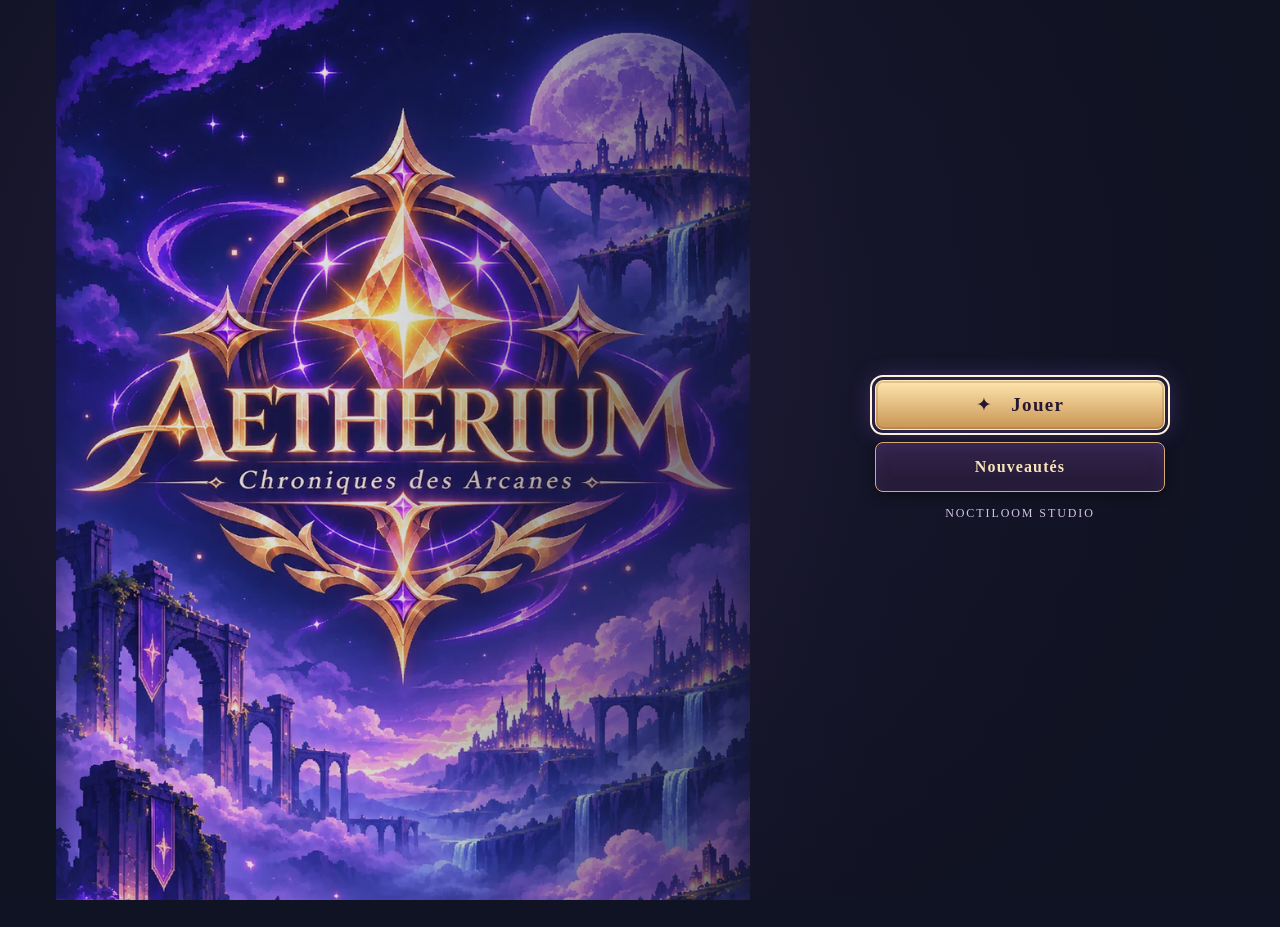
==== commit 3e2b7bcc: "polish(navigation): remove opaque sprite corners with emblem silhouette mask" ====
--- a/index.html
+++ b/index.html
@@ -1,5 +1,5 @@
 <!doctype html>
-<html lang="fr"><head><meta charset="utf-8"><meta name="viewport" content="width=device-width,initial-scale=1,viewport-fit=cover"><meta name="theme-color" content="#101322"><meta name="apple-mobile-web-app-capable" content="yes"><meta name="apple-mobile-web-app-status-bar-style" content="black-translucent"><meta name="apple-mobile-web-app-title" content="Aetherium"><link rel="manifest" href="./manifest.webmanifest?v=arcane-launch-1"><link rel="apple-touch-icon" href="./assets/icons/aetherium-app-192.png"><link rel="icon" type="image/png" sizes="192x192" href="./assets/icons/aetherium-app-192.png"><meta name="description" content="Aetherium, jeu gratuit de collection de cartes fantastiques et de mini-jeux."><title>AETHERIUM · Chroniques des Arcanes</title><link rel="preload" as="image" href="./assets/icons/aetherium-launch-mobile-v2.webp" media="(orientation: portrait)"><link rel="stylesheet" href="./src/style.css"><link rel="stylesheet" href="./src/fullscreen.css?v=safearea-2"><link rel="stylesheet" href="./src/theme.css?v=card-ornament-1&amp;sealed=1"><link rel="stylesheet" href="./src/mobile.css?v=inspector-layer-3&amp;sealed=1"><link rel="stylesheet" href="./src/booster.css?v=card-back-original-v3"><link rel="stylesheet" href="./src/booster-packaging.css?v=ouverture-183"><link rel="stylesheet" href="./src/reflets-booster.css?v=mobile-pack-align-1"><link rel="stylesheet" href="./src/booster-artworks.css?v=pixel-packs-2"><link rel="stylesheet" href="./src/au-dela-booster.css?v=au-dela-booster-1"><link rel="stylesheet" href="./src/booster-feedback.css?v=booster-polish-1"><link rel="stylesheet" href="./src/runes.css?v=rituels-1.7.2"><link rel="stylesheet" href="./src/memory.css?v=memoire-1.7.2"><link rel="stylesheet" href="./src/lock.css?v=logique-1.7.2"><link rel="stylesheet" href="./src/mines.css?v=fouilles-1.7.2&amp;compact=3"><link rel="stylesheet" href="./src/alchemy.css?v=alchemy-mastery-172b"><link rel="stylesheet" href="./src/shell.css?v=onglet-actif-1"><link rel="stylesheet" href="./src/trial-titles.css?v=titres-1.7.3&amp;journey=05&amp;lore=07b"><link rel="stylesheet" href="./src/expedition.css?v=revers-expedition-1&amp;circuits=4"><link rel="stylesheet" href="./src/expedition-finale.css?v=dernier-accord-1"><link rel="stylesheet" href="./src/navigation.css?v=navigation-atelier-1"><link rel="stylesheet" href="./src/crafting.css?v=forge-active-1&amp;finishes=1"><link rel="stylesheet" href="./src/save-backup.css?v=backup-185"><link rel="stylesheet" href="./src/chromatic.css?v=chromatiques-7"><link rel="stylesheet" href="./src/finishes.css?v=finishes-2&amp;signature=targets-1"><link rel="stylesheet" href="./src/reflets-gallery.css?v=reflets-final-24"><link rel="stylesheet" href="./src/au-dela-gallery.css?v=au-dela-lot-1"><link rel="stylesheet" href="./src/reflets-preview.css?v=art-pilot-38"><link rel="stylesheet" href="./src/rarity-frames.css?v=rarity-halo-1"><link rel="stylesheet" href="./src/onboarding.css?v=1"><link rel="stylesheet" href="./src/codex.css?v=au-dela-pilot-49&amp;front=original-restored-1&amp;polish=codex-stats-hd-all-1&amp;rectoborder=recto-uniforme-3&amp;performance=2-5&amp;completion=04"><link rel="stylesheet" href="./src/living-archives.css?v=archives-184"><link rel="stylesheet" href="./src/trial-progress.css?v=defis-1.7.3&amp;polish=epreuves-v2&amp;circuits=08"><link rel="stylesheet" href="./src/ui-harmony.css?v=archives-harmony-3&amp;polish=1&amp;gallery=2&amp;background=clean-1&amp;relics=2&amp;origines=1&amp;reflets=normalized-2&amp;audela=premium-3&amp;typographie=v5&amp;pack-template=1&amp;sealed=locked-1"><link rel="stylesheet" href="./src/trial-hub.css?v=25"><style id="aetherium-launch-style">
+<html lang="fr"><head><meta charset="utf-8"><meta name="viewport" content="width=device-width,initial-scale=1,viewport-fit=cover"><meta name="theme-color" content="#101322"><meta name="apple-mobile-web-app-capable" content="yes"><meta name="apple-mobile-web-app-status-bar-style" content="black-translucent"><meta name="apple-mobile-web-app-title" content="Aetherium"><link rel="manifest" href="./manifest.webmanifest?v=arcane-launch-1"><link rel="apple-touch-icon" href="./assets/icons/aetherium-app-192.png"><link rel="icon" type="image/png" sizes="192x192" href="./assets/icons/aetherium-app-192.png"><meta name="description" content="Aetherium, jeu gratuit de collection de cartes fantastiques et de mini-jeux."><title>AETHERIUM · Chroniques des Arcanes</title><link rel="preload" as="image" href="./assets/icons/aetherium-launch-mobile-v2.webp" media="(orientation: portrait)"><link rel="stylesheet" href="./src/style.css"><link rel="stylesheet" href="./src/fullscreen.css?v=safearea-2"><link rel="stylesheet" href="./src/theme.css?v=card-ornament-1&amp;sealed=1"><link rel="stylesheet" href="./src/mobile.css?v=inspector-layer-3&amp;sealed=1"><link rel="stylesheet" href="./src/booster.css?v=card-back-original-v3"><link rel="stylesheet" href="./src/booster-packaging.css?v=ouverture-183"><link rel="stylesheet" href="./src/reflets-booster.css?v=mobile-pack-align-1"><link rel="stylesheet" href="./src/booster-artworks.css?v=pixel-packs-2"><link rel="stylesheet" href="./src/au-dela-booster.css?v=au-dela-booster-1"><link rel="stylesheet" href="./src/booster-feedback.css?v=booster-polish-1"><link rel="stylesheet" href="./src/runes.css?v=rituels-1.7.2"><link rel="stylesheet" href="./src/memory.css?v=memoire-1.7.2"><link rel="stylesheet" href="./src/lock.css?v=logique-1.7.2"><link rel="stylesheet" href="./src/mines.css?v=fouilles-1.7.2&amp;compact=3"><link rel="stylesheet" href="./src/alchemy.css?v=alchemy-mastery-172b"><link rel="stylesheet" href="./src/shell.css?v=onglet-actif-1"><link rel="stylesheet" href="./src/trial-titles.css?v=titres-1.7.3&amp;journey=05&amp;lore=07b"><link rel="stylesheet" href="./src/expedition.css?v=revers-expedition-1&amp;circuits=4"><link rel="stylesheet" href="./src/expedition-finale.css?v=dernier-accord-1"><link rel="stylesheet" href="./src/navigation.css?v=navigation-atelier-2"><link rel="stylesheet" href="./src/crafting.css?v=forge-active-1&amp;finishes=1"><link rel="stylesheet" href="./src/save-backup.css?v=backup-185"><link rel="stylesheet" href="./src/chromatic.css?v=chromatiques-7"><link rel="stylesheet" href="./src/finishes.css?v=finishes-2&amp;signature=targets-1"><link rel="stylesheet" href="./src/reflets-gallery.css?v=reflets-final-24"><link rel="stylesheet" href="./src/au-dela-gallery.css?v=au-dela-lot-1"><link rel="stylesheet" href="./src/reflets-preview.css?v=art-pilot-38"><link rel="stylesheet" href="./src/rarity-frames.css?v=rarity-halo-1"><link rel="stylesheet" href="./src/onboarding.css?v=1"><link rel="stylesheet" href="./src/codex.css?v=au-dela-pilot-49&amp;front=original-restored-1&amp;polish=codex-stats-hd-all-1&amp;rectoborder=recto-uniforme-3&amp;performance=2-5&amp;completion=04"><link rel="stylesheet" href="./src/living-archives.css?v=archives-184"><link rel="stylesheet" href="./src/trial-progress.css?v=defis-1.7.3&amp;polish=epreuves-v2&amp;circuits=08"><link rel="stylesheet" href="./src/ui-harmony.css?v=archives-harmony-3&amp;polish=1&amp;gallery=2&amp;background=clean-1&amp;relics=2&amp;origines=1&amp;reflets=normalized-2&amp;audela=premium-3&amp;typographie=v5&amp;pack-template=1&amp;sealed=locked-1"><link rel="stylesheet" href="./src/trial-hub.css?v=29"><style id="aetherium-launch-style">
 #arcane-launch[hidden],#arcane-launch [hidden]{display:none!important}
 #arcane-launch{position:fixed;inset:0;z-index:2147483647;isolation:isolate;overflow:hidden;background:radial-gradient(ellipse at 50% 37%,#332454 0%,#211a3a 49%,#101322 90%);color:#f8dfac;opacity:1;visibility:visible;transition:opacity .45s ease,visibility .45s;font-family:Georgia,serif}
 #arcane-launch .launch-art{position:absolute;inset:0;width:100%;height:100%;max-width:none;max-height:none;display:block;object-fit:cover;object-position:center 30%;z-index:0;mask-image:none;-webkit-mask-image:none}
--- a/src/navigation.css
+++ b/src/navigation.css
@@ -4,9 +4,19 @@
 
 /* Four core destinations share the same HD pixel-art emblem family. */
 .top nav .nav-icon{
- background-image:url('../assets/minigames/minigame-emblems.webp');
+ position:relative;
+ background-image:none;
  background-size:300% 200%;
  background-position:0% 0%;
+}
+/* The source atlas has opaque midnight corners. Clip only those corners,
+   preserving the stone rim, four jewels and the original emblem colors.
+   Keep the filter on the parent so the selected glow follows the cutout. */
+.top nav .nav-icon::before{
+ content:"";position:absolute;inset:0;pointer-events:none;
+ background-image:url('../assets/minigames/minigame-emblems.webp');
+ background-repeat:no-repeat;background-size:inherit;background-position:inherit;
+ clip-path:polygon(50% 1.5%,54.5% 6%,78.5% 6%,85% 9%,92% 17%,92.5% 34%,92.5% 44%,94% 46%,92.5% 49%,92.5% 77%,90.5% 82%,81% 91%,55% 91%,50% 95.5%,45% 91%,19% 91%,9% 82%,7.5% 77%,7.5% 49%,6% 46%,7.5% 43%,7.5% 20%,9% 16%,17% 8%,22% 6%,45.5% 6%);
 }
 .top nav [data-page="jouer"] .nav-icon{background-position:0% 0%}
 .top nav [data-page="boosters"] .nav-icon{background-position:0% 100%}
--- a/src/trial-hub.css
+++ b/src/trial-hub.css
@@ -246,13 +246,14 @@
 /* Phase 1: illustrated hall of trials. Only the hub, not the game screens. */
 #page-jouer[data-trial-view="hub"]>.kicker{color:#d5b68b;letter-spacing:.11em;margin:0 0 5px}
 #page-jouer[data-trial-view="hub"]>.heading{
- position:relative;isolation:isolate;min-height:84px;gap:7px;padding:14px 13px 15px 72px;margin:0 0 12px;
+ position:relative;isolation:isolate;min-height:84px;gap:7px;padding:14px 13px; margin:0 0 12px;
+ display:flex;align-items:center;align-content:center;
  border:1px solid #aa8d829c;border-radius:4px;
  background:linear-gradient(90deg,rgba(10,12,25,.55) 0%,rgba(10,12,25,.48) 56%,rgba(10,12,25,.30) 100%),url('../assets/scenery/arcane-banner.webp') center/cover no-repeat,#191a32;
  box-shadow:inset 0 0 0 3px #d8be8b13,0 6px 16px #0a0c2070
 }
-#page-jouer[data-trial-view="hub"]>.heading::before{content:"";position:absolute;left:10px;top:50%;width:52px;aspect-ratio:1;transform:translateY(-50%);background:url('../assets/minigames/minigame-emblems.webp') 0% 0%/300% 200% no-repeat;filter:drop-shadow(0 0 8px #9f82d666);pointer-events:none}
-#page-jouer[data-trial-view="hub"]>.heading h1{color:#ffe7c0;text-shadow:0 2px 6px #0b0c1c,0 0 13px #d0a66933;line-height:1.13}
+#page-jouer[data-trial-view="hub"]>.heading::before{content:none;display:none}
+#page-jouer[data-trial-view="hub"]>.heading h1{margin:0;align-self:center;color:#ffe7c0;text-shadow:0 2px 6px #0b0c1c,0 0 13px #d0a66933;line-height:1.13}
 #page-jouer[data-trial-view="hub"]>.heading>span{color:#dfcfe3}
 #page-jouer[data-trial-view="hub"] .trial-setup{gap:12px}
 #page-jouer[data-trial-view="hub"] .difficulty-panel{border:0;background:none;box-shadow:none;padding:0;gap:7px;display:flex;flex-direction:column;align-items:stretch}
@@ -285,15 +286,14 @@
 #page-jouer[data-trial-view="hub"] .trial-preview p,#page-jouer[data-trial-view="hub"] .trial-preview-meta{grid-column:1}
 #page-jouer[data-trial-view="hub"] #trial-launch{grid-column:2;grid-row:1/5;align-self:center;margin:0}
 #page-jouer[data-trial-view="hub"] .trial-hub-portals{grid-column:2;grid-row:1/3;grid-template-columns:1fr;gap:8px;align-self:stretch}
-#page-jouer[data-trial-view="hub"] .trial-hub-portals .expedition-portal{position:relative;isolation:isolate;overflow:hidden;grid-template-columns:30px minmax(0,1fr);grid-template-rows:1fr auto;gap:6px;padding:10px;min-width:0;border:1px solid #b79984;border-radius:7px;background:linear-gradient(110deg,#141a32ef,#2a2449b8),url('../assets/scenery/dusk-right.webp') center/cover no-repeat;box-shadow:inset 0 0 0 2px #ddc19d18}
-#page-jouer[data-trial-view="hub"] .trial-hub-portals .expedition-portal:nth-of-type(2){background:linear-gradient(110deg,#17172fed,#3c2454af),url('../assets/scenery/dusk-horizon.webp') center/cover no-repeat}
+#page-jouer[data-trial-view="hub"] .trial-hub-portals .expedition-portal{position:relative;isolation:isolate;overflow:hidden;grid-template-columns:30px minmax(0,1fr);grid-template-rows:1fr auto;gap:6px;padding:10px;min-width:0;border:1px solid #b79984;border-radius:7px;background:linear-gradient(90deg,rgba(10,12,25,.55) 0%,rgba(10,12,25,.48) 56%,rgba(10,12,25,.30) 100%),url('../assets/minigames/expeditions.webp') center/cover no-repeat;box-shadow:inset 0 0 0 2px #ddc19d18}
+#page-jouer[data-trial-view="hub"] .trial-hub-portals .expedition-portal:nth-of-type(2){background:linear-gradient(90deg,rgba(10,12,25,.55) 0%,rgba(10,12,25,.48) 56%,rgba(10,12,25,.30) 100%),url('../assets/minigames/circuits.webp') center/cover no-repeat}
 #page-jouer[data-trial-view="hub"] .trial-hub-portals .expedition-portal-symbol{display:grid;width:30px;height:30px;font-size:23px;border-color:#c5a583;box-shadow:0 0 8px #9573cf40}
 #page-jouer[data-trial-view="hub"] .trial-hub-portals .expedition-portal-copy strong{font:small-caps 18px/1.15 Georgia,serif}
 #page-jouer[data-trial-view="hub"] .trial-hub-portals .expedition-portal-copy span{font-size:11px;color:#d9c9e2}
 #page-jouer[data-trial-view="hub"] .trial-hub-portals .expedition-portal-button,#page-jouer[data-trial-view="hub"] #trial-launch{min-height:44px;border:1px solid #d5b28a;border-radius:5px;color:#f5e4d1;background:linear-gradient(180deg,#654a80,#382a51);box-shadow:inset 0 0 0 2px #f1c89619,0 0 9px #a674e12b}
 @media(max-width:850px){
- #page-jouer[data-trial-view="hub"]>.heading{min-height:62px;padding:8px 8px 8px 52px;margin-bottom:8px;flex-wrap:nowrap}
- #page-jouer[data-trial-view="hub"]>.heading::before{width:37px;left:7px}
+ #page-jouer[data-trial-view="hub"]>.heading{min-height:62px;padding:8px 8px 8px 10px;margin-bottom:8px;flex-wrap:nowrap}
  #page-jouer[data-trial-view="hub"]>.heading h1{font-size:clamp(17px,5.1vw,25px)}
  #page-jouer[data-trial-view="hub"] .trial-guide-shortcut{font-size:10px;padding:4px 6px}
  #page-jouer[data-trial-view="hub"] .trial-setup{gap:8px}
@@ -330,8 +330,7 @@
  #page-jouer[data-trial-view="hub"] .difficulty-emblem{width:21px;height:21px}
 }
 @media(max-height:520px) and (orientation:landscape){
- #page-jouer[data-trial-view="hub"]>.heading{min-height:40px;padding:5px 8px 5px 40px;margin-bottom:5px}
- #page-jouer[data-trial-view="hub"]>.heading::before{width:29px;left:6px}
+ #page-jouer[data-trial-view="hub"]>.heading{min-height:40px;padding:5px 8px 5px 10px;margin-bottom:5px}
  #page-jouer[data-trial-view="hub"]>.heading>span,#page-jouer[data-trial-view="hub"] .difficulty-description small{display:none}
  #page-jouer[data-trial-view="hub"] .difficulty-panel{flex-direction:row;align-items:center;gap:6px}
  #page-jouer[data-trial-view="hub"] .difficulty-description{flex:none}
@@ -473,32 +472,35 @@
 /* Approved Initiation landscape: retain a neutral title scrim and the seal.
    The existing scenery is a fallback until the new asset is uploaded. */
 #page-jouer[data-trial-view="hub"] .difficulty-options button[data-difficulty="initiation"]{
- background:linear-gradient(180deg,rgba(8,12,24,.08) 0%,rgba(8,12,24,.16) 52%,rgba(8,12,24,.65) 100%),url('../assets/minigames/initiation.webp') center/cover no-repeat,url('../assets/scenery/dusk-horizon.webp') center/cover no-repeat;
+ background:linear-gradient(90deg,rgba(10,12,25,.55) 0%,rgba(10,12,25,.48) 56%,rgba(10,12,25,.30) 100%),url('../assets/minigames/initiation.webp') center/cover no-repeat,url('../assets/scenery/dusk-horizon.webp') center/cover no-repeat;
 }
 #page-jouer[data-trial-view="hub"] .difficulty-options button[data-difficulty="initiation"].is-active{
- background:linear-gradient(180deg,rgba(8,12,24,.02) 0%,rgba(8,12,24,.12) 52%,rgba(8,12,24,.60) 100%),url('../assets/minigames/initiation.webp') center/cover no-repeat,url('../assets/scenery/dusk-horizon.webp') center/cover no-repeat;
+ background:linear-gradient(90deg,rgba(10,12,25,.55) 0%,rgba(10,12,25,.48) 56%,rgba(10,12,25,.30) 100%),url('../assets/minigames/initiation.webp') center/cover no-repeat,url('../assets/scenery/dusk-horizon.webp') center/cover no-repeat;
 }
 
 /* Approved Aventure landscape: retain a neutral title scrim and the seal.
    The existing scenery is a fallback until the new asset is uploaded. */
 #page-jouer[data-trial-view="hub"] .difficulty-options button[data-difficulty="aventure"]{
- background:linear-gradient(180deg,rgba(8,12,24,.08) 0%,rgba(8,12,24,.16) 52%,rgba(8,12,24,.65) 100%),url('../assets/minigames/aventure-mine.webp') center/cover no-repeat,url('../assets/scenery/dusk-horizon.webp') center/cover no-repeat;
+ background:linear-gradient(90deg,rgba(10,12,25,.55) 0%,rgba(10,12,25,.48) 56%,rgba(10,12,25,.30) 100%),url('../assets/minigames/aventure-mine.webp') center/cover no-repeat,url('../assets/scenery/dusk-horizon.webp') center/cover no-repeat;
 }
 #page-jouer[data-trial-view="hub"] .difficulty-options button[data-difficulty="aventure"].is-active{
- background:linear-gradient(180deg,rgba(8,12,24,.02) 0%,rgba(8,12,24,.12) 52%,rgba(8,12,24,.60) 100%),url('../assets/minigames/aventure-mine.webp') center/cover no-repeat,url('../assets/scenery/dusk-horizon.webp') center/cover no-repeat;
+ background:linear-gradient(90deg,rgba(10,12,25,.55) 0%,rgba(10,12,25,.48) 56%,rgba(10,12,25,.30) 100%),url('../assets/minigames/aventure-mine.webp') center/cover no-repeat,url('../assets/scenery/dusk-horizon.webp') center/cover no-repeat;
 }
 
 /* Approved Maîtrise observatory: retain a neutral title scrim and the seal.
    The existing scenery is a fallback until the new asset is uploaded. */
 #page-jouer[data-trial-view="hub"] .difficulty-options button[data-difficulty="maitrise"]{
- background:linear-gradient(180deg,rgba(8,12,24,.08) 0%,rgba(8,12,24,.16) 52%,rgba(8,12,24,.65) 100%),url('../assets/minigames/maitrise.webp') center/cover no-repeat,url('../assets/scenery/dusk-horizon.webp') center/cover no-repeat;
+ background:linear-gradient(90deg,rgba(10,12,25,.55) 0%,rgba(10,12,25,.48) 56%,rgba(10,12,25,.30) 100%),url('../assets/minigames/maitrise.webp') center/cover no-repeat,url('../assets/scenery/dusk-horizon.webp') center/cover no-repeat;
 }
 #page-jouer[data-trial-view="hub"] .difficulty-options button[data-difficulty="maitrise"].is-active{
- background:linear-gradient(180deg,rgba(8,12,24,.02) 0%,rgba(8,12,24,.12) 52%,rgba(8,12,24,.60) 100%),url('../assets/minigames/maitrise.webp') center/cover no-repeat,url('../assets/scenery/dusk-horizon.webp') center/cover no-repeat;
+ background:linear-gradient(90deg,rgba(10,12,25,.55) 0%,rgba(10,12,25,.48) 56%,rgba(10,12,25,.30) 100%),url('../assets/minigames/maitrise.webp') center/cover no-repeat,url('../assets/scenery/dusk-horizon.webp') center/cover no-repeat;
 }
 
 /* Approved Ascension sky — visual preview only; difficulty remains disabled. */
 #page-jouer[data-trial-view="hub"] .difficulty-options button.future-difficulty{
- background:linear-gradient(180deg,rgba(8,12,24,.08) 0%,rgba(8,12,24,.16) 52%,rgba(8,12,24,.65) 100%),url('../assets/minigames/ascension.webp') center/cover no-repeat,url('../assets/scenery/dusk-horizon.webp') center/cover no-repeat;
+ background:linear-gradient(90deg,rgba(10,12,25,.55) 0%,rgba(10,12,25,.48) 56%,rgba(10,12,25,.30) 100%),url('../assets/minigames/ascension.webp') center/cover no-repeat,url('../assets/scenery/dusk-horizon.webp') center/cover no-repeat;
  opacity:.85;
 }
+
+/* Center the header title and guide button along the vertical axis at every breakpoint. */
+#page-jouer[data-trial-view="hub"]>.heading>#trial-guide-shortcut{align-self:center;margin-block:0}
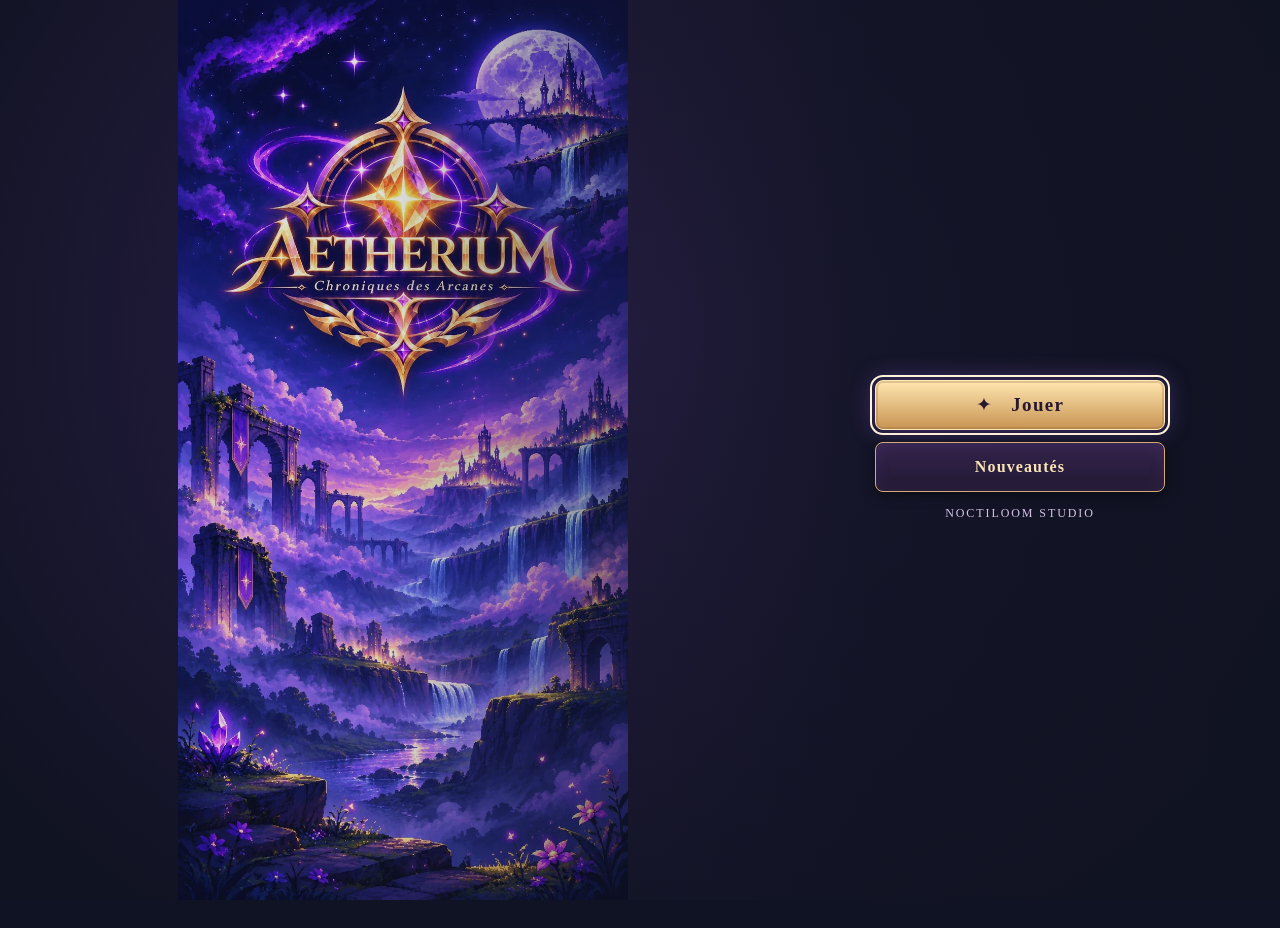
==== commit f0d36dc9: "feat(dev): prototype des Confrontations et arène pixel art" ====
--- a/index.html
+++ b/index.html
@@ -22,7 +22,7 @@
 @media(orientation:landscape) and (min-aspect-ratio:5/4){#arcane-launch .launch-art{width:63%;object-fit:contain;object-position:center;mask-image:linear-gradient(90deg,transparent,#000 10%,#000 90%,transparent);-webkit-mask-image:linear-gradient(90deg,transparent,#000 10%,#000 90%,transparent)}#arcane-launch .launch-shade{background:linear-gradient(90deg,#10132222 30%,#101322cc 68%,#101322ee)}#arcane-launch .launch-menu{inset:0 0 0 60%;align-content:center;padding:max(12px,env(safe-area-inset-top)) max(16px,env(safe-area-inset-right)) max(12px,env(safe-area-inset-bottom)) 8px}#arcane-launch .launch-button{width:min(100%,290px)}}
 @media(max-height:360px){#arcane-launch .launch-menu{gap:7px}#arcane-launch .launch-button{min-height:44px;padding:8px 12px}#arcane-launch .launch-studio{font-size:10px}}
 @media(prefers-reduced-motion:reduce){#arcane-launch{transition:none}}
-</style></head>
+</style><link rel="stylesheet" href="./src/confrontations.css?v=1"></head>
 <body><div id="arcane-launch" hidden role="dialog" aria-modal="true" aria-label="Aetherium — menu titre">
 <picture><source media="(orientation: portrait)" srcset="./assets/icons/aetherium-launch-mobile-v2.webp"><img class="launch-art" src="./assets/icons/aetherium-launch.webp" alt="Aetherium — Chroniques des Arcanes" fetchpriority="high"></picture>
 <h1 id="launch-fallback" class="launch-fallback" hidden>AETHERIUM</h1>
@@ -113,6 +113,11 @@
           <span class="expedition-portal-symbol" aria-hidden="true">✦</span>
           <div class="expedition-portal-copy"><strong>Les Circuits</strong><span>3 circuits permanents</span></div>
           <button type="button" id="circuit-shortcut" class="expedition-portal-button" aria-label="Explorer les Circuits des Marches">Explorer ›</button>
+        </div>
+        <div class="expedition-portal confrontation-portal">
+          <span class="expedition-portal-symbol" aria-hidden="true">⚔</span>
+          <div class="expedition-portal-copy"><strong>Les Confrontations</strong><span>Éveille la puissance de tes cartes</span></div>
+          <button type="button" id="confrontation-shortcut" class="expedition-portal-button">Combattre ›</button>
         </div>
       </div>
     </div>
@@ -497,4 +502,4 @@
   <div class="backup-footer"><span>Conserve le fichier téléchargé en lieu sûr : effacer les données du navigateur efface aussi les sauvegardes locales.</span><button type="button" id="backup-close" class="secondary">Fermer</button></div>
  </div>
 </dialog>
-<div id="toast" role="status" aria-live="polite"></div></div><script type="module" src="./src/main.js?v=au-dela-lot-3&amp;booster=au-dela-1&amp;final=dernier-accord-1&amp;finishes=2&amp;rarity=1&amp;journal=au-dela-1&amp;ui=quiet-1&amp;gallery=1&amp;audela=premium-3&amp;typographie=v4&amp;recto=original-restored-1&amp;inspector=codex-stats-hd-all-1&amp;rectolab=uniform-3&amp;epreuves=navigation-2&amp;chromatic=audit-1&amp;save=safety-1&amp;stability=3&amp;forge=finishes-1&amp;signature=targets-1&amp;trialreward=clarity-1&amp;codex=2-5&amp;onboarding=1&amp;completion=04b&amp;journey=05&amp;trials=06&amp;lore=07&amp;circuits=08&amp;seasons=09&amp;hub=13"></script><script type="module" src="./src/header-relics.js?v=relics-1"></script><script type="module" src="./src/fullscreen.js?v=immersive-1&amp;relics=1"></script></body></html>
+<div id="toast" role="status" aria-live="polite"></div></div><script type="module" src="./src/main.js?v=au-dela-lot-3&amp;booster=au-dela-1&amp;final=dernier-accord-1&amp;finishes=2&amp;rarity=1&amp;journal=au-dela-1&amp;ui=quiet-1&amp;gallery=1&amp;audela=premium-3&amp;typographie=v4&amp;recto=original-restored-1&amp;inspector=codex-stats-hd-all-1&amp;rectolab=uniform-3&amp;epreuves=navigation-2&amp;chromatic=audit-1&amp;save=safety-1&amp;stability=3&amp;forge=finishes-1&amp;signature=targets-1&amp;trialreward=clarity-1&amp;codex=2-5&amp;onboarding=1&amp;completion=04b&amp;journey=05&amp;trials=06&amp;lore=07&amp;circuits=08&amp;seasons=09&amp;hub=13&amp;confrontations=1"></script><script type="module" src="./src/header-relics.js?v=relics-1"></script><script type="module" src="./src/fullscreen.js?v=immersive-1&amp;relics=1"></script></body></html>
--- a/src/confrontations.css
+++ b/src/confrontations.css
@@ -0,0 +1,20 @@
+#page-jouer[data-trial-view="hub"] .trial-hub-portals{grid-template-rows:none;grid-auto-rows:auto;align-content:start}
+#page-jouer[data-trial-view="hub"] .trial-hub-portals .confrontation-portal{grid-column:1/-1;background:linear-gradient(90deg,#101326dd 0%,#15152b80 58%,#17152a44 100%),url('../assets/minigames/confrontations-arena.svg') center 53%/cover no-repeat;min-height:84px}
+#page-jouer[data-trial-view="hub"] .confrontation-portal .expedition-portal-copy strong{color:#f4dfbb}
+#page-jouer[data-trial-view="hub"] .confrontation-portal .expedition-portal-copy span{color:#eee0eb}
+@media(max-width:850px) and (orientation:portrait){
+#page-jouer[data-trial-view="hub"] .trial-hub-portals .confrontation-portal{grid-template-columns:30px minmax(0,1fr) auto;grid-template-rows:1fr;gap:7px;min-height:76px;padding:8px}
+#page-jouer[data-trial-view="hub"] .confrontation-portal .expedition-portal-button{grid-column:3;width:auto;padding:6px 11px;min-height:44px}
+}
+.confrontation-dialog{box-sizing:border-box;width:min(94vw,680px);max-width:94vw;max-height:88dvh;overflow:auto;padding:0;border:1px solid #b79984;border-radius:9px;color:#eddfce;background:#17192e;box-shadow:0 12px 40px #09091bcc;font-family:Georgia,serif}
+.confrontation-dialog::backdrop{background:#090c1be5}.confrontation-dialog *{box-sizing:border-box}
+.confrontation-hero{display:flex;align-items:center;justify-content:space-between;gap:8px;padding:15px;background:linear-gradient(90deg,#14162ce8,#14162c60),url('../assets/minigames/confrontations-arena.svg') center/cover;border-bottom:1px solid #88768e}
+.confrontation-hero h2{margin:4px 0;font:small-caps clamp(21px,5vw,32px)/1.1 Georgia,serif;color:#f1d8b5}.confrontation-hero .kicker{font-size:10px;margin:0;color:#dec6a6}
+.confrontation-dialog button{min-height:44px;white-space:normal}.confrontation-body{display:grid;gap:12px;padding:14px}.confrontation-body p,.confrontation-body h3{margin:0;line-height:1.4}
+.confrontation-team{display:grid;grid-template-columns:repeat(2,minmax(0,1fr));gap:8px}.confrontation-slot{display:grid;gap:5px;padding:9px;min-width:0;background:#222039;border:1px solid #88768e91;border-radius:5px;color:#eddfce}
+.confrontation-slot select{min-height:44px;width:100%;min-width:0;color:#f0dfc5;background:#181b30;border:1px solid #9c87a1;border-radius:4px;font:14px Georgia,serif;padding:5px}
+.confrontation-slot small,.confrontation-note{font-size:12px;color:#c5b9d1}.confrontation-log{padding:9px;border:1px solid #8b7595;border-radius:4px;background:#28213d}
+.confrontation-field{display:grid;gap:9px;padding:13px;border:1px solid #b79984;border-radius:5px;background:linear-gradient(#121528d9,#15172ae8),url('../assets/minigames/confrontations-arena.svg') center/cover}
+.confrontation-field h3{color:#f1d8b5;font-size:23px}.confrontation-meter{display:grid;gap:5px}.confrontation-meter progress{width:100%;height:13px;accent-color:#b99af0}
+.confrontation-actions{display:grid;grid-template-columns:repeat(3,minmax(0,1fr));gap:5px}.confrontation-actions button{display:grid;gap:3px;padding:8px 4px;min-height:62px}.confrontation-actions small{font-size:10px;font-weight:normal}
+@media(max-width:480px){.confrontation-body{padding:10px;gap:8px}.confrontation-team{grid-template-columns:1fr}.confrontation-hero{padding:10px}.confrontation-slot{padding:6px}.confrontation-slot select{font-size:13px}}
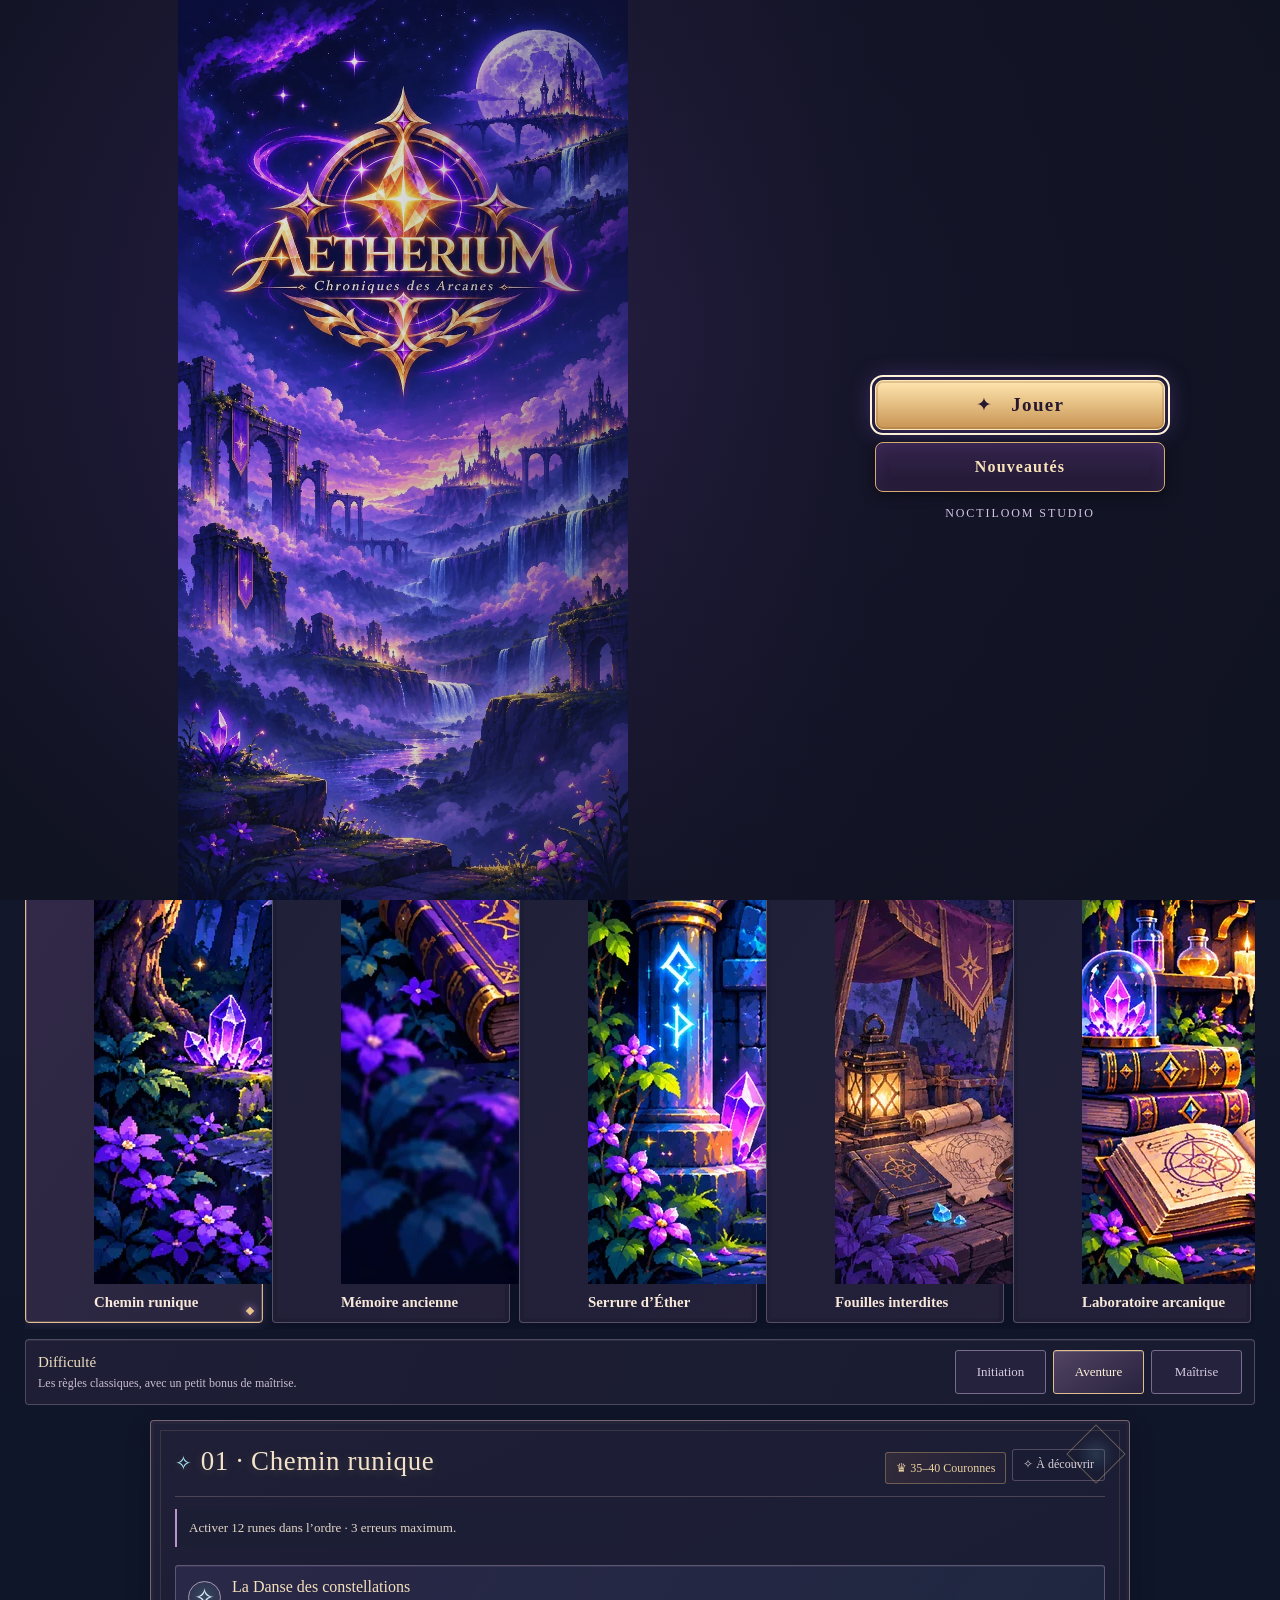
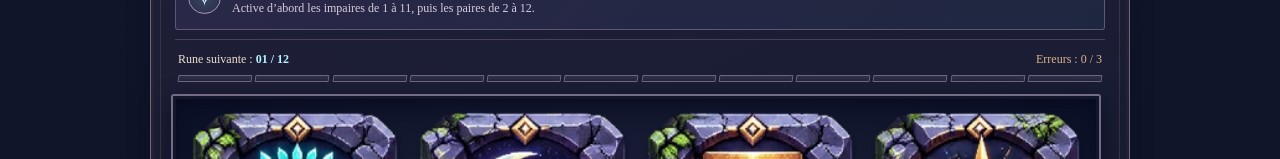
==== commit 3ac59901: "Ajout du kit d'installation Noctiloom Studio - sw.js : mode hors-ligne (réseau d'abord, cache en sec" ====
--- a/index.html
+++ b/index.html
@@ -1,5 +1,5 @@
 <!doctype html>
-<html lang="fr"><head><meta charset="utf-8"><meta name="viewport" content="width=device-width,initial-scale=1,viewport-fit=cover"><meta name="theme-color" content="#101322"><meta name="apple-mobile-web-app-capable" content="yes"><meta name="apple-mobile-web-app-status-bar-style" content="black-translucent"><meta name="apple-mobile-web-app-title" content="Aetherium"><link rel="manifest" href="./manifest.webmanifest?v=arcane-launch-1"><link rel="apple-touch-icon" href="./assets/icons/aetherium-app-192.png"><link rel="icon" type="image/png" sizes="192x192" href="./assets/icons/aetherium-app-192.png"><meta name="description" content="Aetherium, jeu gratuit de collection de cartes fantastiques et de mini-jeux."><title>AETHERIUM · Chroniques des Arcanes</title><link rel="preload" as="image" href="./assets/icons/aetherium-launch-mobile-v2.webp" media="(orientation: portrait)"><link rel="stylesheet" href="./src/style.css"><link rel="stylesheet" href="./src/fullscreen.css?v=safearea-2"><link rel="stylesheet" href="./src/theme.css?v=card-ornament-1&amp;sealed=1"><link rel="stylesheet" href="./src/mobile.css?v=inspector-layer-3&amp;sealed=1"><link rel="stylesheet" href="./src/booster.css?v=card-back-original-v3"><link rel="stylesheet" href="./src/booster-packaging.css?v=ouverture-183"><link rel="stylesheet" href="./src/reflets-booster.css?v=mobile-pack-align-1"><link rel="stylesheet" href="./src/booster-artworks.css?v=pixel-packs-2"><link rel="stylesheet" href="./src/au-dela-booster.css?v=au-dela-booster-1"><link rel="stylesheet" href="./src/booster-feedback.css?v=booster-polish-1"><link rel="stylesheet" href="./src/runes.css?v=rituels-1.7.2"><link rel="stylesheet" href="./src/memory.css?v=memoire-1.7.2"><link rel="stylesheet" href="./src/lock.css?v=logique-1.7.2"><link rel="stylesheet" href="./src/mines.css?v=fouilles-1.7.2&amp;compact=3"><link rel="stylesheet" href="./src/alchemy.css?v=alchemy-mastery-172b"><link rel="stylesheet" href="./src/shell.css?v=onglet-actif-1"><link rel="stylesheet" href="./src/trial-titles.css?v=titres-1.7.3&amp;journey=05&amp;lore=07b"><link rel="stylesheet" href="./src/expedition.css?v=revers-expedition-1&amp;circuits=4"><link rel="stylesheet" href="./src/expedition-finale.css?v=dernier-accord-1"><link rel="stylesheet" href="./src/navigation.css?v=navigation-atelier-2"><link rel="stylesheet" href="./src/crafting.css?v=forge-active-1&amp;finishes=1"><link rel="stylesheet" href="./src/save-backup.css?v=backup-185"><link rel="stylesheet" href="./src/chromatic.css?v=chromatiques-7"><link rel="stylesheet" href="./src/finishes.css?v=finishes-2&amp;signature=targets-1"><link rel="stylesheet" href="./src/reflets-gallery.css?v=reflets-final-24"><link rel="stylesheet" href="./src/au-dela-gallery.css?v=au-dela-lot-1"><link rel="stylesheet" href="./src/reflets-preview.css?v=art-pilot-38"><link rel="stylesheet" href="./src/rarity-frames.css?v=rarity-halo-1"><link rel="stylesheet" href="./src/onboarding.css?v=1"><link rel="stylesheet" href="./src/codex.css?v=au-dela-pilot-49&amp;front=original-restored-1&amp;polish=codex-stats-hd-all-1&amp;rectoborder=recto-uniforme-3&amp;performance=2-5&amp;completion=04"><link rel="stylesheet" href="./src/living-archives.css?v=archives-184"><link rel="stylesheet" href="./src/trial-progress.css?v=defis-1.7.3&amp;polish=epreuves-v2&amp;circuits=08"><link rel="stylesheet" href="./src/ui-harmony.css?v=archives-harmony-3&amp;polish=1&amp;gallery=2&amp;background=clean-1&amp;relics=2&amp;origines=1&amp;reflets=normalized-2&amp;audela=premium-3&amp;typographie=v5&amp;pack-template=1&amp;sealed=locked-1"><link rel="stylesheet" href="./src/trial-hub.css?v=29"><style id="aetherium-launch-style">
+<html lang="fr"><head><meta charset="utf-8"><meta name="viewport" content="width=device-width,initial-scale=1,viewport-fit=cover"><meta name="theme-color" content="#101322"><meta name="apple-mobile-web-app-capable" content="yes"><meta name="apple-mobile-web-app-status-bar-style" content="black-translucent"><meta name="apple-mobile-web-app-title" content="Aetherium"><link rel="manifest" href="./manifest.webmanifest?v=arcane-launch-1"><link rel="apple-touch-icon" href="./assets/icons/aetherium-app-192.png"><link rel="icon" type="image/png" sizes="192x192" href="./assets/icons/aetherium-app-192.png"><meta name="description" content="Aetherium, jeu gratuit de collection de cartes fantastiques et de mini-jeux."><title>AETHERIUM · Chroniques des Arcanes</title><link rel="preload" as="image" href="./assets/icons/aetherium-launch-mobile-v2.webp" media="(orientation: portrait)"><link rel="stylesheet" href="./src/style.css"><link rel="stylesheet" href="./src/fullscreen.css?v=safearea-2"><link rel="stylesheet" href="./src/theme.css?v=card-ornament-1&amp;sealed=1"><link rel="stylesheet" href="./src/mobile.css?v=inspector-layer-3&amp;sealed=1"><link rel="stylesheet" href="./src/booster.css?v=card-back-original-v3"><link rel="stylesheet" href="./src/booster-packaging.css?v=ouverture-183"><link rel="stylesheet" href="./src/reflets-booster.css?v=mobile-pack-align-1"><link rel="stylesheet" href="./src/booster-artworks.css?v=pixel-packs-2"><link rel="stylesheet" href="./src/au-dela-booster.css?v=au-dela-booster-1"><link rel="stylesheet" href="./src/booster-feedback.css?v=booster-polish-1"><link rel="stylesheet" href="./src/runes.css?v=rituels-1.7.2"><link rel="stylesheet" href="./src/memory.css?v=memoire-1.7.2"><link rel="stylesheet" href="./src/lock.css?v=logique-1.7.2"><link rel="stylesheet" href="./src/mines.css?v=fouilles-1.7.2"><link rel="stylesheet" href="./src/alchemy.css?v=alchemy-mastery-172b"><link rel="stylesheet" href="./src/shell.css?v=onglet-actif-1"><link rel="stylesheet" href="./src/trial-titles.css?v=titres-1.7.3&amp;journey=05&amp;lore=07b"><link rel="stylesheet" href="./src/expedition.css?v=revers-expedition-1"><link rel="stylesheet" href="./src/expedition-finale.css?v=dernier-accord-1"><link rel="stylesheet" href="./src/navigation.css?v=navigation-atelier-1"><link rel="stylesheet" href="./src/crafting.css?v=forge-active-1&amp;finishes=1"><link rel="stylesheet" href="./src/save-backup.css?v=backup-185"><link rel="stylesheet" href="./src/chromatic.css?v=chromatiques-7"><link rel="stylesheet" href="./src/finishes.css?v=finishes-2&amp;signature=targets-1"><link rel="stylesheet" href="./src/reflets-gallery.css?v=reflets-final-24"><link rel="stylesheet" href="./src/au-dela-gallery.css?v=au-dela-lot-1"><link rel="stylesheet" href="./src/reflets-preview.css?v=art-pilot-38"><link rel="stylesheet" href="./src/rarity-frames.css?v=rarity-halo-1"><link rel="stylesheet" href="./src/onboarding.css?v=1"><link rel="stylesheet" href="./src/codex.css?v=au-dela-pilot-49&amp;front=original-restored-1&amp;polish=codex-stats-hd-all-1&amp;rectoborder=recto-uniforme-3&amp;performance=2-5&amp;completion=04"><link rel="stylesheet" href="./src/living-archives.css?v=archives-184"><link rel="stylesheet" href="./src/trial-progress.css?v=defis-1.7.3&amp;polish=epreuves-v2&amp;circuits=08"><link rel="stylesheet" href="./src/ui-harmony.css?v=archives-harmony-3&amp;polish=1&amp;gallery=2&amp;background=clean-1&amp;relics=2&amp;origines=1&amp;reflets=normalized-2&amp;audela=premium-3&amp;typographie=v5&amp;pack-template=1&amp;sealed=locked-1"><style id="aetherium-launch-style">
 #arcane-launch[hidden],#arcane-launch [hidden]{display:none!important}
 #arcane-launch{position:fixed;inset:0;z-index:2147483647;isolation:isolate;overflow:hidden;background:radial-gradient(ellipse at 50% 37%,#332454 0%,#211a3a 49%,#101322 90%);color:#f8dfac;opacity:1;visibility:visible;transition:opacity .45s ease,visibility .45s;font-family:Georgia,serif}
 #arcane-launch .launch-art{position:absolute;inset:0;width:100%;height:100%;max-width:none;max-height:none;display:block;object-fit:cover;object-position:center 30%;z-index:0;mask-image:none;-webkit-mask-image:none}
@@ -22,7 +22,7 @@
 @media(orientation:landscape) and (min-aspect-ratio:5/4){#arcane-launch .launch-art{width:63%;object-fit:contain;object-position:center;mask-image:linear-gradient(90deg,transparent,#000 10%,#000 90%,transparent);-webkit-mask-image:linear-gradient(90deg,transparent,#000 10%,#000 90%,transparent)}#arcane-launch .launch-shade{background:linear-gradient(90deg,#10132222 30%,#101322cc 68%,#101322ee)}#arcane-launch .launch-menu{inset:0 0 0 60%;align-content:center;padding:max(12px,env(safe-area-inset-top)) max(16px,env(safe-area-inset-right)) max(12px,env(safe-area-inset-bottom)) 8px}#arcane-launch .launch-button{width:min(100%,290px)}}
 @media(max-height:360px){#arcane-launch .launch-menu{gap:7px}#arcane-launch .launch-button{min-height:44px;padding:8px 12px}#arcane-launch .launch-studio{font-size:10px}}
 @media(prefers-reduced-motion:reduce){#arcane-launch{transition:none}}
-</style><link rel="stylesheet" href="./src/confrontations.css?v=1"></head>
+</style></head>
 <body><div id="arcane-launch" hidden role="dialog" aria-modal="true" aria-label="Aetherium — menu titre">
 <picture><source media="(orientation: portrait)" srcset="./assets/icons/aetherium-launch-mobile-v2.webp"><img class="launch-art" src="./assets/icons/aetherium-launch.webp" alt="Aetherium — Chroniques des Arcanes" fetchpriority="high"></picture>
 <h1 id="launch-fallback" class="launch-fallback" hidden>AETHERIUM</h1>
@@ -68,7 +68,7 @@
 <p id="save-warning" role="alert" hidden style="padding:12px;border:1px solid #d5ab73;border-radius:8px;color:#ffe4ad;background:#211932"></p>
 <section id="page-jouer" class="page active">
   <p class="kicker">SAISON I · LES MARCHES DE VERRE</p>
-  <div class="heading"><h1>Épreuves des Arcanes</h1><span>Cinq défis à relever, des Couronnes à gagner.</span><button type="button" class="secondary trial-guide-shortcut" id="trial-guide-shortcut" hidden>Premiers pas ›</button></div>
+  <div class="heading"><h1>Épreuves des Arcanes</h1><span>Cinq défis à relever, des Couronnes à gagner.</span></div>
   <section id="beginner-guide" class="beginner-guide" hidden aria-labelledby="guide-title">
     <div class="guide-copy"><p class="kicker">✧ PREMIERS PAS</p><h2 id="guide-title" tabindex="-1">Bienvenue dans les Marches de Verre</h2>
       <p id="guide-copy"></p>
@@ -81,73 +81,28 @@
     <div class="guide-actions"><button type="button" class="primary" id="guide-action">Découvrir les boosters ›</button><button type="button" class="text-button" id="guide-dismiss">Masquer le guide</button></div>
   </section>
   <div class="trial-setup">
+    <h2 class="trial-setup-title">Choisir une épreuve <small class="trial-picker-hint" aria-hidden="true">Faire défiler ›</small></h2>
+    <div id="game-picker" class="game-picker" role="group" aria-label="Choisir une épreuve"></div>
     <section class="difficulty-panel" aria-label="Difficulté des épreuves">
       <div class="difficulty-description"><strong>Difficulté</strong><small id="difficulty-hint">Les règles classiques, avec un petit bonus de maîtrise.</small></div>
       <div id="difficulty-options" class="difficulty-options" role="group" aria-label="Choisir la difficulté">
-        <button type="button" data-difficulty="initiation" aria-pressed="false"><svg class="difficulty-emblem" aria-hidden="true" focusable="false" viewBox="0 0 48 48" shape-rendering="crispEdges"><path fill="#100f20" d="M13 0h22l13 13v22L35 48H13L0 35V13Z"/><path fill="#7e563c" d="M14 2h20l12 12v20L34 46H14L2 34V14Z"/><path fill="#f1ce8b" d="M14 3h20l11 11v4l-3-3-9-9H15L6 15v18l-3 1V14Z"/><path fill="#ad7648" d="M45 18v16L34 45H14L3 34l3-1 9 9h18l9-9V15Z"/><path fill="#12382f" d="M15 6h18l9 9v18l-9 9H15l-9-9V15Z"/><path fill="#247961" d="M16 8h16l8 8v16l-8 8H16l-8-8V16Z"/><path fill="#12382f" d="M18 10h12l8 8v12l-8 8H18l-8-8V18Z"/><path fill="#65dca7" d="M23 4h2v2h-2zM23 42h2v2h-2zM4 23h2v2H4zM42 23h2v2h-2z"/><path fill="#d5ffe2" d="M10 10h3v2h-3zM35 10h3v2h-3zM10 36h3v2h-3zM35 36h3v2h-3z"/><path fill="#101c29" d="M24 7 34 15 34 29 24 40 14 29 14 15Z"/><path fill="#215d58" d="M24 9 32 16 32 28 24 37 16 28 16 16Z"/><path fill="#37ae83" d="M24 9 24 24 16 28 16 16Z"/><path fill="#80edb9" d="M24 9 32 16 24 24Z"/><path fill="#17654d" d="M24 24 32 16 32 28 24 37Z"/><path fill="#b9ffdf" d="M24 12 26 17 24 22 22 17Z"/><path fill="#f3d9a1" d="M9 13h2v3h3v2h-3v3H9v-3H6v-2h3zM36 29h2v3h3v2h-3v3h-2v-3h-3v-2h3z"/></svg><span>Initiation</span></button>
-        <button type="button" data-difficulty="aventure" aria-pressed="true" class="is-active"><svg class="difficulty-emblem" aria-hidden="true" focusable="false" viewBox="0 0 48 48" shape-rendering="crispEdges"><path fill="#100f20" d="M13 0h22l13 13v22L35 48H13L0 35V13Z"/><path fill="#7e563c" d="M14 2h20l12 12v20L34 46H14L2 34V14Z"/><path fill="#f1ce8b" d="M14 3h20l11 11v4l-3-3-9-9H15L6 15v18l-3 1V14Z"/><path fill="#ad7648" d="M45 18v16L34 45H14L3 34l3-1 9 9h18l9-9V15Z"/><path fill="#172b56" d="M15 6h18l9 9v18l-9 9H15l-9-9V15Z"/><path fill="#355eac" d="M16 8h16l8 8v16l-8 8H16l-8-8V16Z"/><path fill="#172b56" d="M18 10h12l8 8v12l-8 8H18l-8-8V18Z"/><path fill="#73c9ff" d="M23 4h2v2h-2zM23 42h2v2h-2zM4 23h2v2H4zM42 23h2v2h-2z"/><path fill="#d9f5ff" d="M10 10h3v2h-3zM35 10h3v2h-3zM10 36h3v2h-3zM35 36h3v2h-3z"/><g stroke="#0c142a" stroke-width="2" stroke-linejoin="miter"><path fill="#87cafa" d="M8 6 16 8 34 28 30 32 10 14Z"/><path fill="#d2edff" d="M40 6 38 14 18 32 14 28 32 8Z"/><path fill="#cfa267" d="m25 30 7-7 4 4-3 3 6 6-4 4-6-6-3 3-4-4z"/><path fill="#e2b974" d="m12 27 4-4 7 7 3 3-4 4-3-3-6 6-4-4 6-6z"/></g><path fill="#f4fbff" d="M10 8 14 9 27 23 25 25 12 12ZM36 9 38 8 37 12 24 25 22 23Z"/><path fill="#65aaff" d="M23 18h2v3h3v2h-3v3h-2v-3h-3v-2h3Z"/></svg><span>Aventure</span></button>
-        <button type="button" data-difficulty="maitrise" aria-pressed="false"><svg class="difficulty-emblem" aria-hidden="true" focusable="false" viewBox="0 0 48 48" shape-rendering="crispEdges"><path fill="#100f20" d="M13 0h22l13 13v22L35 48H13L0 35V13Z"/><path fill="#7e563c" d="M14 2h20l12 12v20L34 46H14L2 34V14Z"/><path fill="#f1ce8b" d="M14 3h20l11 11v4l-3-3-9-9H15L6 15v18l-3 1V14Z"/><path fill="#ad7648" d="M45 18v16L34 45H14L3 34l3-1 9 9h18l9-9V15Z"/><path fill="#492b25" d="M15 6h18l9 9v18l-9 9H15l-9-9V15Z"/><path fill="#a56b36" d="M16 8h16l8 8v16l-8 8H16l-8-8V16Z"/><path fill="#492b25" d="M18 10h12l8 8v12l-8 8H18l-8-8V18Z"/><path fill="#ffd078" d="M23 4h2v2h-2zM23 42h2v2h-2zM4 23h2v2H4zM42 23h2v2h-2z"/><path fill="#fff3ba" d="M10 10h3v2h-3zM35 10h3v2h-3zM10 36h3v2h-3zM35 36h3v2h-3z"/><path fill="#211626" d="M6 13 10 13 16 20 24 8 32 20 38 13 42 13 38 33 34 37 14 37 10 33Z"/><path fill="#8f4c27" d="M8 15 16 23 24 11 32 23 40 15 36 33 12 33Z"/><path fill="#df9f43" d="M10 16 16 24 24 12 32 24 38 16 35 29 13 29Z"/><path fill="#ffdd89" d="M10 15 16 22 24 10 32 22 38 15 37 20 31 27 24 17 17 27 11 20Z"/><path fill="#fff3ba" d="M22 10h4v4h-4zM8 14h3v3H8zM37 14h3v3h-3z"/><path fill="#523349" d="M24 21 29 26 24 31 19 26Z"/><path fill="#b99bff" d="M24 22 27 26 24 29 21 26Z"/><path fill="#fff0b0" d="M13 33h22v2H13z"/></svg><span>Maîtrise</span></button>
-        <button type="button" class="future-difficulty" disabled title="Disponible dans une prochaine mise à jour"><svg class="difficulty-emblem" aria-hidden="true" focusable="false" viewBox="0 0 48 48" shape-rendering="crispEdges"><path fill="#100f20" d="M13 0h22l13 13v22L35 48H13L0 35V13Z"/><path fill="#7e563c" d="M14 2h20l12 12v20L34 46H14L2 34V14Z"/><path fill="#f1ce8b" d="M14 3h20l11 11v4l-3-3-9-9H15L6 15v18l-3 1V14Z"/><path fill="#ad7648" d="M45 18v16L34 45H14L3 34l3-1 9 9h18l9-9V15Z"/><path fill="#28213d" d="M15 6h18l9 9v18l-9 9H15l-9-9V15Z"/><path fill="#68518f" d="M16 8h16l8 8v16l-8 8H16l-8-8V16Z"/><path fill="#28213d" d="M18 10h12l8 8v12l-8 8H18l-8-8V18Z"/><path fill="#c6a9ff" d="M23 4h2v2h-2zM23 42h2v2h-2zM4 23h2v2H4zM42 23h2v2h-2z"/><path fill="#f5e9ff" d="M10 10h3v2h-3zM35 10h3v2h-3zM10 36h3v2h-3zM35 36h3v2h-3z"/><path fill="#b8a4db" d="M14 15 21 8 27 8 34 15 40 22 40 26 34 33 27 40 21 40 14 33 8 26 8 22Z"/><path fill="#33254e" d="M15 17 22 10 26 10 33 17 38 23 38 25 33 31 26 38 22 38 15 31 10 25 10 23Z"/><path fill="#715b9b" d="M24 3 29 18 45 24 29 30 24 45 19 30 3 24 19 18Z"/><path fill="#d3bbff" d="M24 5 26 20 42 24 26 27 24 42 21 27 6 24 21 20Z"/><path fill="#fcf1ff" d="M24 7 24 24 8 24 22 21Z"/><path fill="#a189e2" d="M24 24 40 24 27 27 24 40Z"/><path fill="#f7e5ff" d="M22 22h4v4h-4zM11 10h2v2h-2zM35 10h2v2h-2zM11 36h2v2h-2zM35 36h2v2h-2z"/></svg><span>Ascension</span><small>À venir</small></button>
+        <button type="button" data-difficulty="initiation" aria-pressed="false">Initiation</button>
+        <button type="button" data-difficulty="aventure" aria-pressed="true" class="is-active">Aventure</button>
+        <button type="button" data-difficulty="maitrise" aria-pressed="false">Maîtrise</button>
       </div>
     </section>
-    <div class="trial-hub-layout">
-      <section class="trial-hub-picker" aria-label="Mini-jeux">
-        <h2 class="trial-setup-title">Mini-jeux</h2>
-        <div id="game-picker" class="game-picker" role="group" aria-label="Choisir une épreuve"></div>
-      </section>
-      <section class="trial-preview" aria-label="Épreuve sélectionnée">
-        <h2 id="trial-preview-name"></h2>
-        <p id="trial-preview-hint"></p>
-        <div class="trial-preview-meta"><span id="trial-preview-reward"></span><span id="trial-preview-mastery"></span></div>
-        <p id="trial-preview-objective"></p>
-        <button id="trial-launch" class="primary" type="button">✧ Jouer</button>
-      </section>
-      <div class="trial-hub-portals" role="group" aria-labelledby="trial-adventures-title">
-        <h2 class="trial-setup-title" id="trial-adventures-title">Aventures</h2>
+  </div>
+  <div class="play-stage"><div class="games" id="games"></div></div>
   <div class="expedition-portal">
     <span class="expedition-portal-symbol" aria-hidden="true">✧</span>
-    <div class="expedition-portal-copy"><strong>Les Expéditions</strong><span>4 itinéraires</span></div>
-    <button type="button" id="expedition-shortcut" class="expedition-portal-button" data-go="expeditions" aria-label="Explorer les Expéditions">Explorer ›</button>
-  </div>
-        <div class="expedition-portal">
-          <span class="expedition-portal-symbol" aria-hidden="true">✦</span>
-          <div class="expedition-portal-copy"><strong>Les Circuits</strong><span>3 circuits permanents</span></div>
-          <button type="button" id="circuit-shortcut" class="expedition-portal-button" aria-label="Explorer les Circuits des Marches">Explorer ›</button>
-        </div>
-        <div class="expedition-portal confrontation-portal">
-          <span class="expedition-portal-symbol" aria-hidden="true">⚔</span>
-          <div class="expedition-portal-copy"><strong>Les Confrontations</strong><span>Éveille la puissance de tes cartes</span></div>
-          <button type="button" id="confrontation-shortcut" class="expedition-portal-button">Combattre ›</button>
-        </div>
-      </div>
-    </div>
-  </div>
-  <div class="trial-subpage-back" hidden><button type="button" id="trial-return" class="secondary">‹ Toutes les épreuves</button><button type="button" class="secondary" id="trial-mobile-info" hidden>Règles · Records</button></div>
-  <div class="play-stage"><div class="games" id="games"></div></div>
-  <section id="arcane-circuits" class="circuit-view mobile-story-ready" aria-labelledby="circuit-view-title">
-    <div class="expedition-hero">
-      <div class="expedition-hero-copy">
-        <p class="kicker">SAISON I · LES MARCHES DE VERRE</p>
-        <h1 id="circuit-view-title" tabindex="-1">Les Circuits des Marches</h1>
-        <p>Trois épreuves à enchaîner à ton rythme, sans chronomètre.</p>
-      </div>
-      <button type="button" class="expedition-back secondary" id="circuit-hub-back">‹ Retour aux Épreuves</button>
-    </div>
-    <section class="expedition-panel" aria-labelledby="circuit-panel-title">
-      <div class="expedition-summary">
-        <span class="expedition-symbol" aria-hidden="true">✧</span>
-        <h2 class="expedition-summary-title" id="circuit-panel-title">Les parcours des Arcanes</h2>
-        <span class="expedition-counter" id="circuit-summary">3 circuits permanents</span>
-        <button type="button" class="secondary circuit-info-button" id="circuit-info">Règles</button>
-      </div>
-      <div id="circuit-content" class="expedition-content" aria-live="polite"></div>
-      <div id="circuit-reading" hidden>
-        <p class="circuit-intro">Trois épreuves à enchaîner à ton rythme, sans date limite ni chronomètre. Les victoires conservent leurs gains habituels. Le circuit et son record restent disponibles pendant cette session ; après rechargement, les Couronnes et records d’épreuves déjà gagnés restent sauvegardés.</p>
-        <div id="circuit-reading-routes"></div>
-      </div>
-    </section>
-  </section>
-
+    <div class="expedition-portal-copy"><strong>Les Expéditions</strong><span id="expedition-shortcut-progress">4 chemins à découvrir</span></div>
+    <button type="button" id="expedition-shortcut" class="expedition-portal-button" data-go="expeditions">Explorer ›</button>
+  </div>
+  <details id="arcane-circuits" class="arcane-circuits">
+    <summary class="circuit-heading"><span><small>✧ RENDEZ-VOUS DES ARCANES</small><strong>Les Circuits des Marches</strong></span><span id="circuit-summary">3 circuits permanents</span></summary>
+    <p class="circuit-intro">Trois épreuves à enchaîner à ton rythme, sans date limite ni chronomètre. Les victoires conservent leurs gains habituels. Le circuit et son record restent disponibles pendant cette session ; après rechargement, les Couronnes et records d’épreuves déjà gagnés restent sauvegardés.</p>
+    <div id="circuit-content"></div>
+  </details>
 </section>
 <section id="page-expeditions" class="page">
   <div class="expedition-hero">
@@ -162,7 +117,7 @@
     <div class="expedition-summary">
       <span class="expedition-symbol" aria-hidden="true">✧</span>
       <h2 class="expedition-summary-title" id="expedition-chapter-heading">Les Itinéraires des Marches</h2>
-      <span class="expedition-counter" id="expedition-counter">0/4 fragments</span><button type="button" class="secondary" id="expedition-mobile-story" hidden>Lire le récit</button>
+      <span class="expedition-counter" id="expedition-counter">0/4 fragments</span>
     </div>
     <div id="expedition-content" class="expedition-content" aria-live="polite"></div>
     <button type="button" class="secondary lore-archive-shortcut" id="lore-from-expedition">Relire les Annales ›</button>
@@ -502,4 +457,4 @@
   <div class="backup-footer"><span>Conserve le fichier téléchargé en lieu sûr : effacer les données du navigateur efface aussi les sauvegardes locales.</span><button type="button" id="backup-close" class="secondary">Fermer</button></div>
  </div>
 </dialog>
-<div id="toast" role="status" aria-live="polite"></div></div><script type="module" src="./src/main.js?v=au-dela-lot-3&amp;booster=au-dela-1&amp;final=dernier-accord-1&amp;finishes=2&amp;rarity=1&amp;journal=au-dela-1&amp;ui=quiet-1&amp;gallery=1&amp;audela=premium-3&amp;typographie=v4&amp;recto=original-restored-1&amp;inspector=codex-stats-hd-all-1&amp;rectolab=uniform-3&amp;epreuves=navigation-2&amp;chromatic=audit-1&amp;save=safety-1&amp;stability=3&amp;forge=finishes-1&amp;signature=targets-1&amp;trialreward=clarity-1&amp;codex=2-5&amp;onboarding=1&amp;completion=04b&amp;journey=05&amp;trials=06&amp;lore=07&amp;circuits=08&amp;seasons=09&amp;hub=13&amp;confrontations=1"></script><script type="module" src="./src/header-relics.js?v=relics-1"></script><script type="module" src="./src/fullscreen.js?v=immersive-1&amp;relics=1"></script></body></html>
+<div id="toast" role="status" aria-live="polite"></div></div><script type="module" src="./src/main.js?v=au-dela-lot-3&amp;booster=au-dela-1&amp;final=dernier-accord-1&amp;finishes=2&amp;rarity=1&amp;journal=au-dela-1&amp;ui=quiet-1&amp;gallery=1&amp;audela=premium-3&amp;typographie=v4&amp;recto=original-restored-1&amp;inspector=codex-stats-hd-all-1&amp;rectolab=uniform-3&amp;epreuves=navigation-2&amp;chromatic=audit-1&amp;save=safety-1&amp;stability=3&amp;forge=finishes-1&amp;signature=targets-1&amp;trialreward=clarity-1&amp;codex=2-5&amp;onboarding=1&amp;completion=04b&amp;journey=05&amp;trials=06&amp;lore=07&amp;circuits=08&amp;seasons=09"></script><script type="module" src="./src/header-relics.js?v=relics-1"></script><script type="module" src="./src/fullscreen.js?v=immersive-1&amp;relics=1"></script><script src="./noctiloom-pwa.js" defer></script></body></html>
